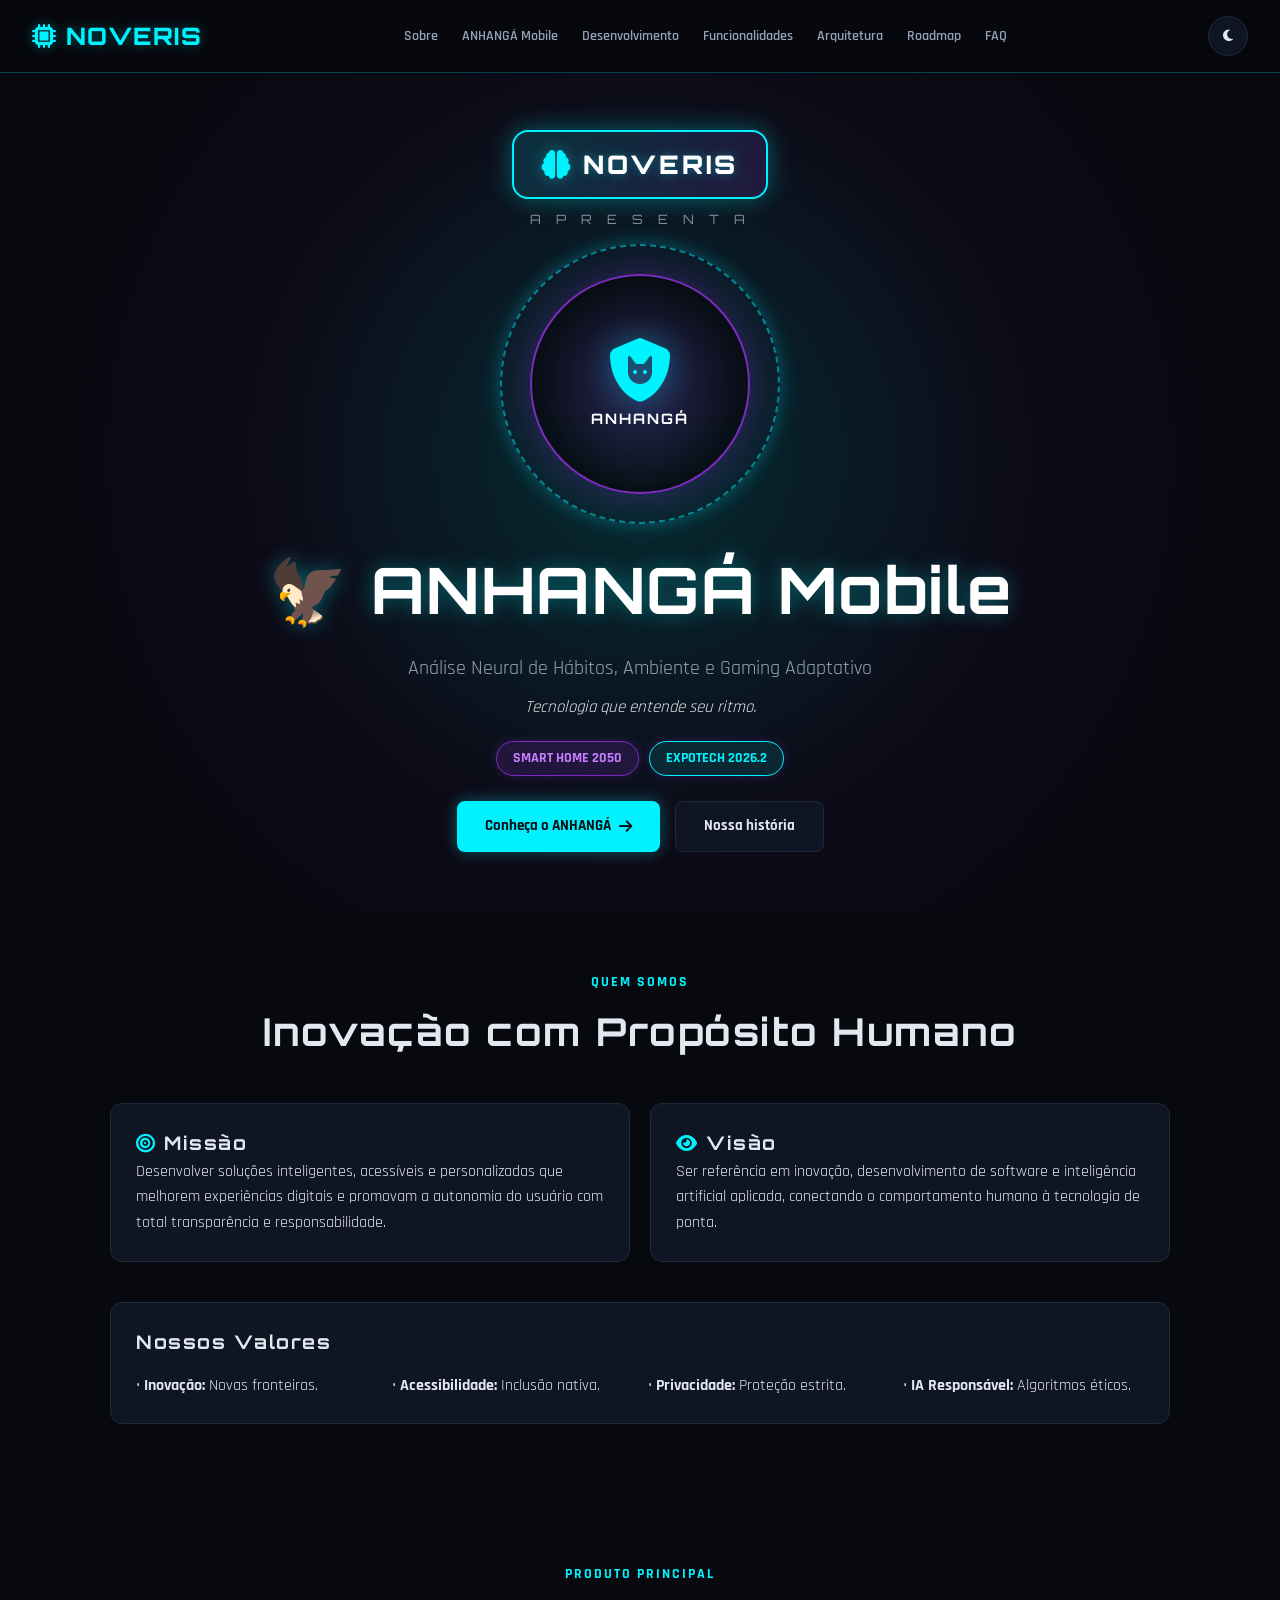
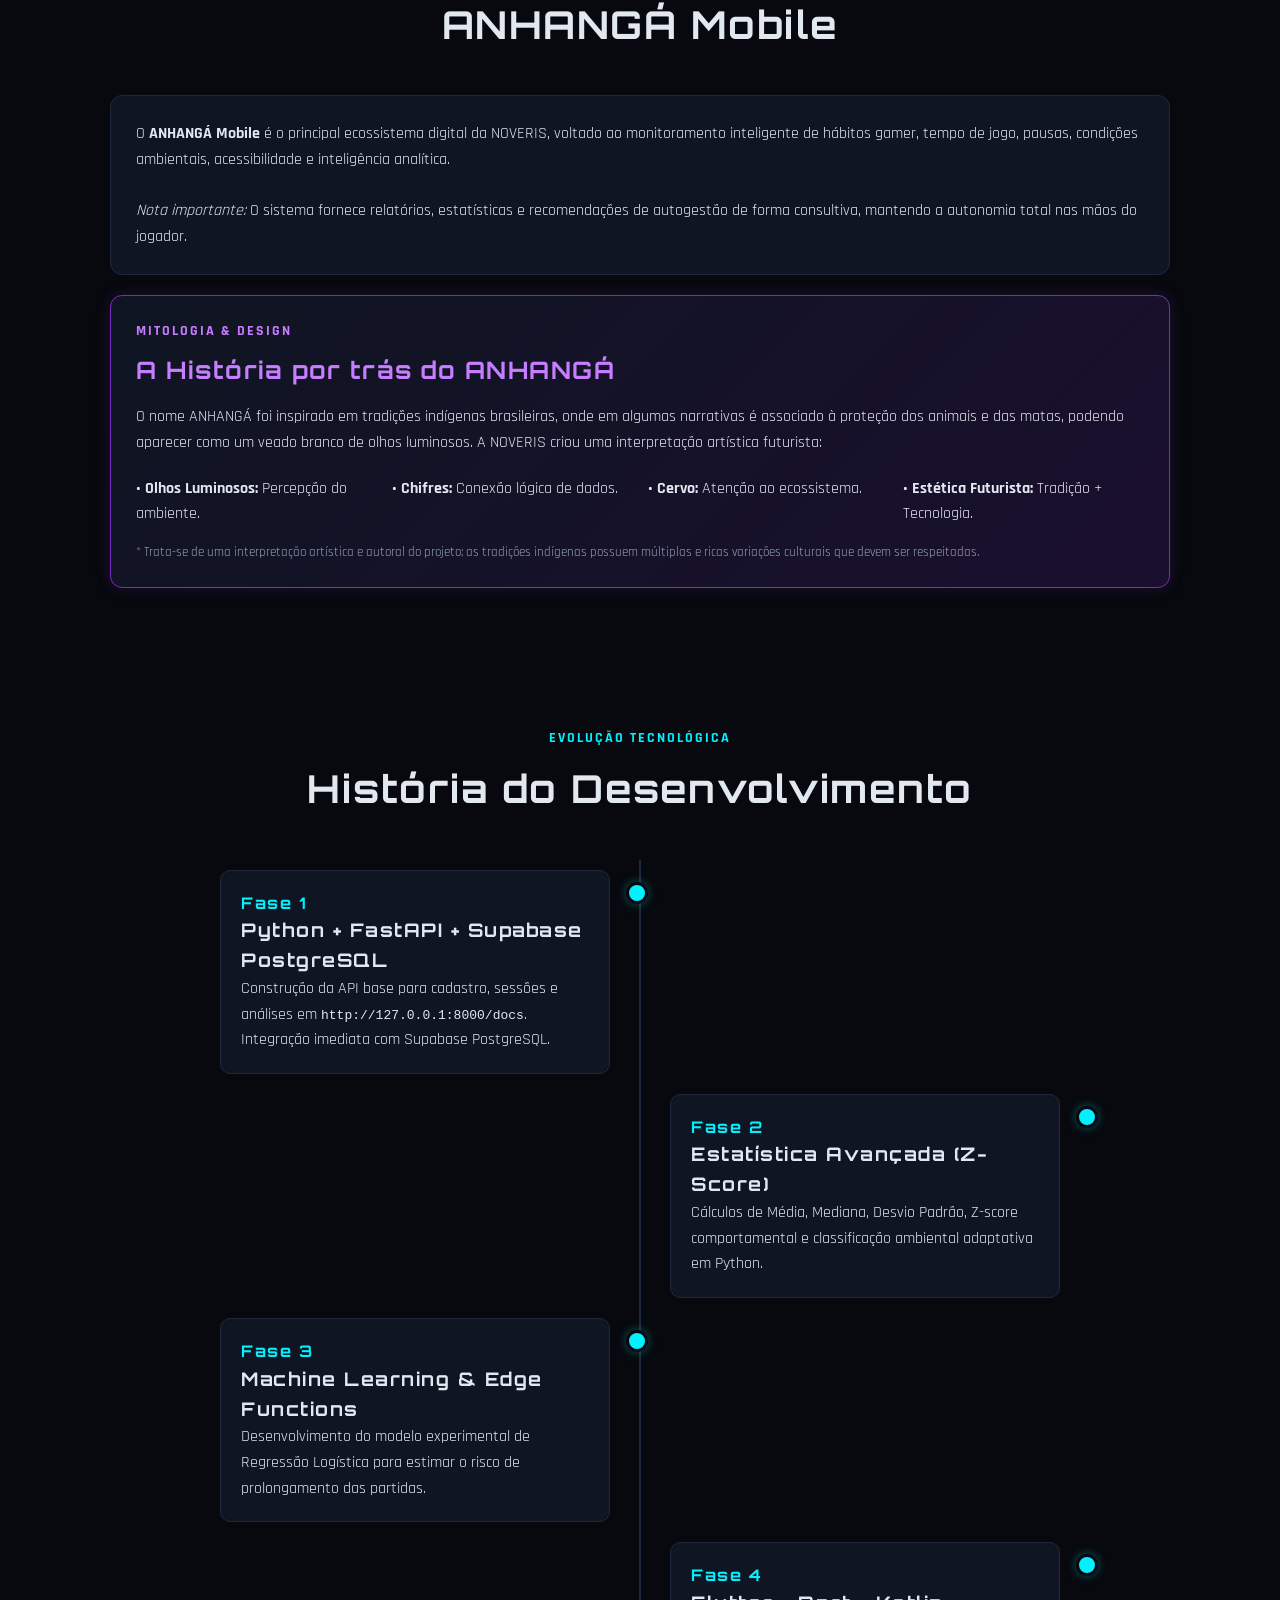
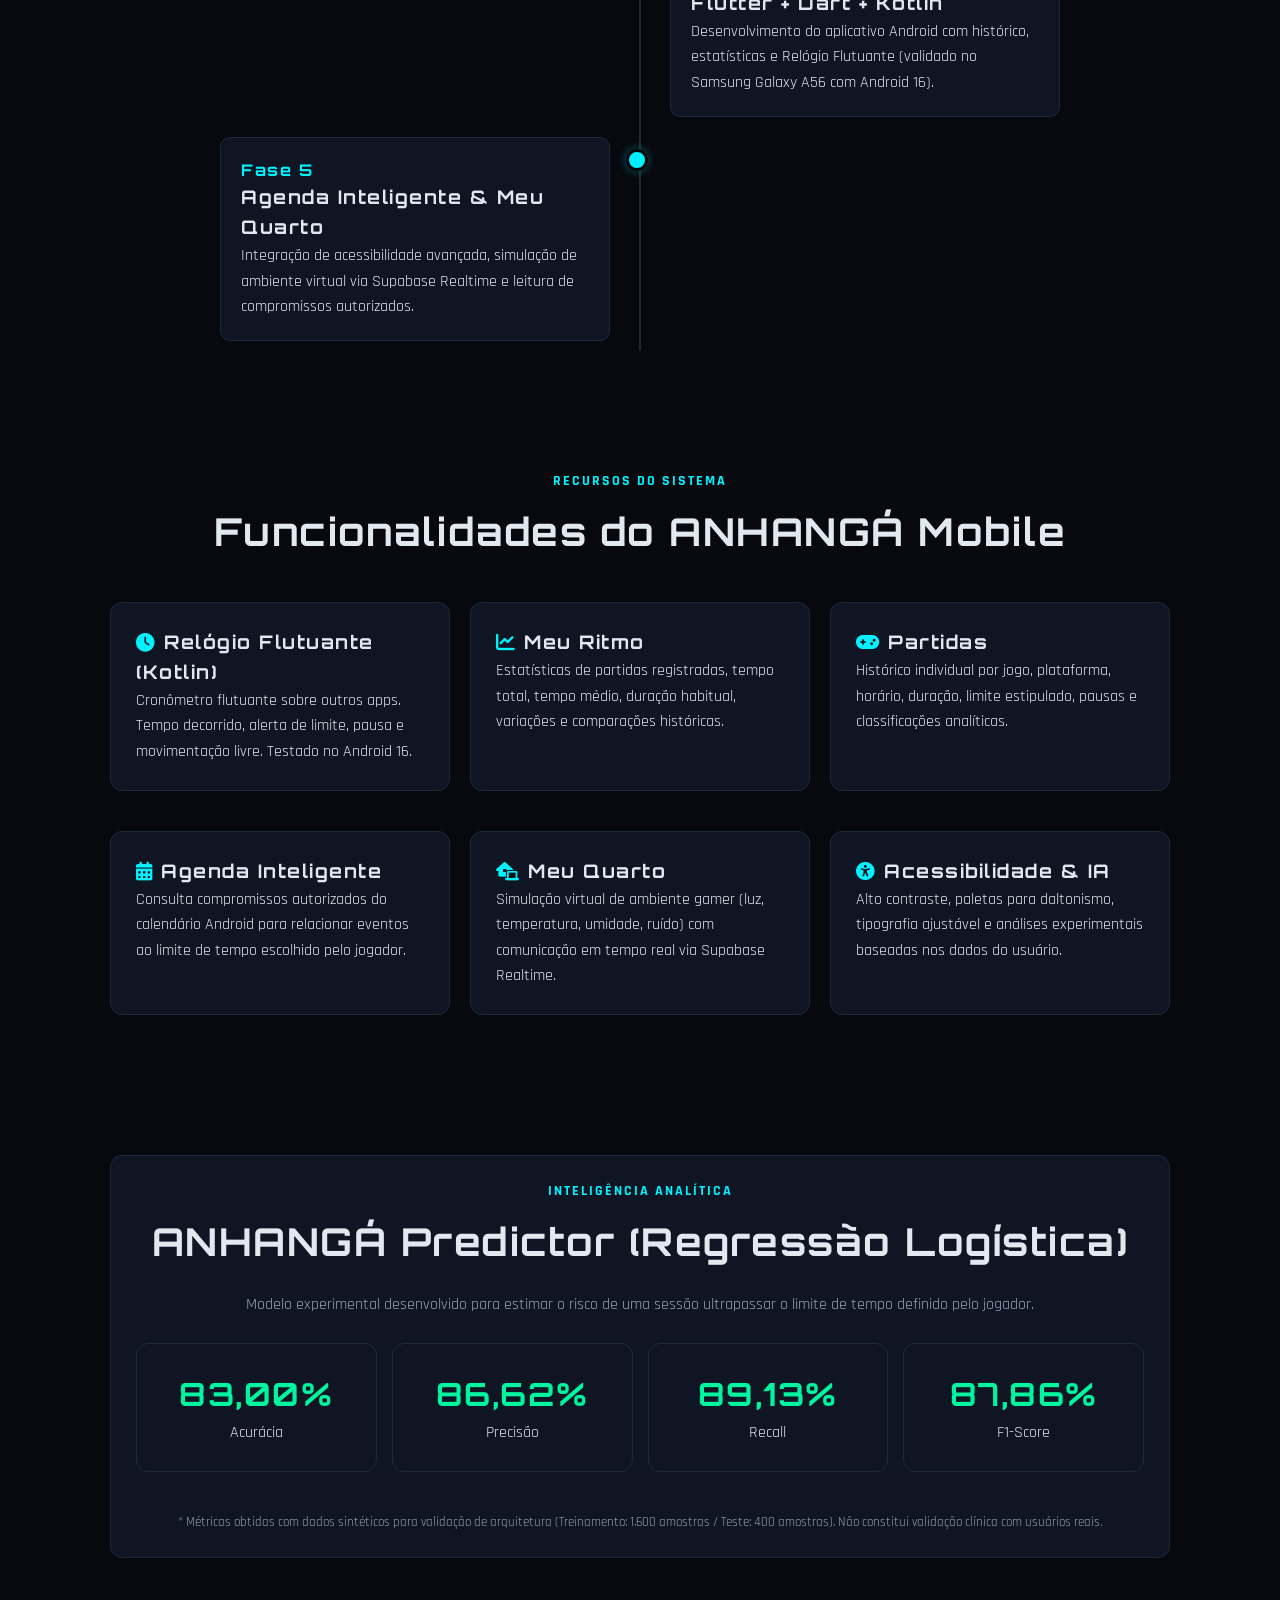
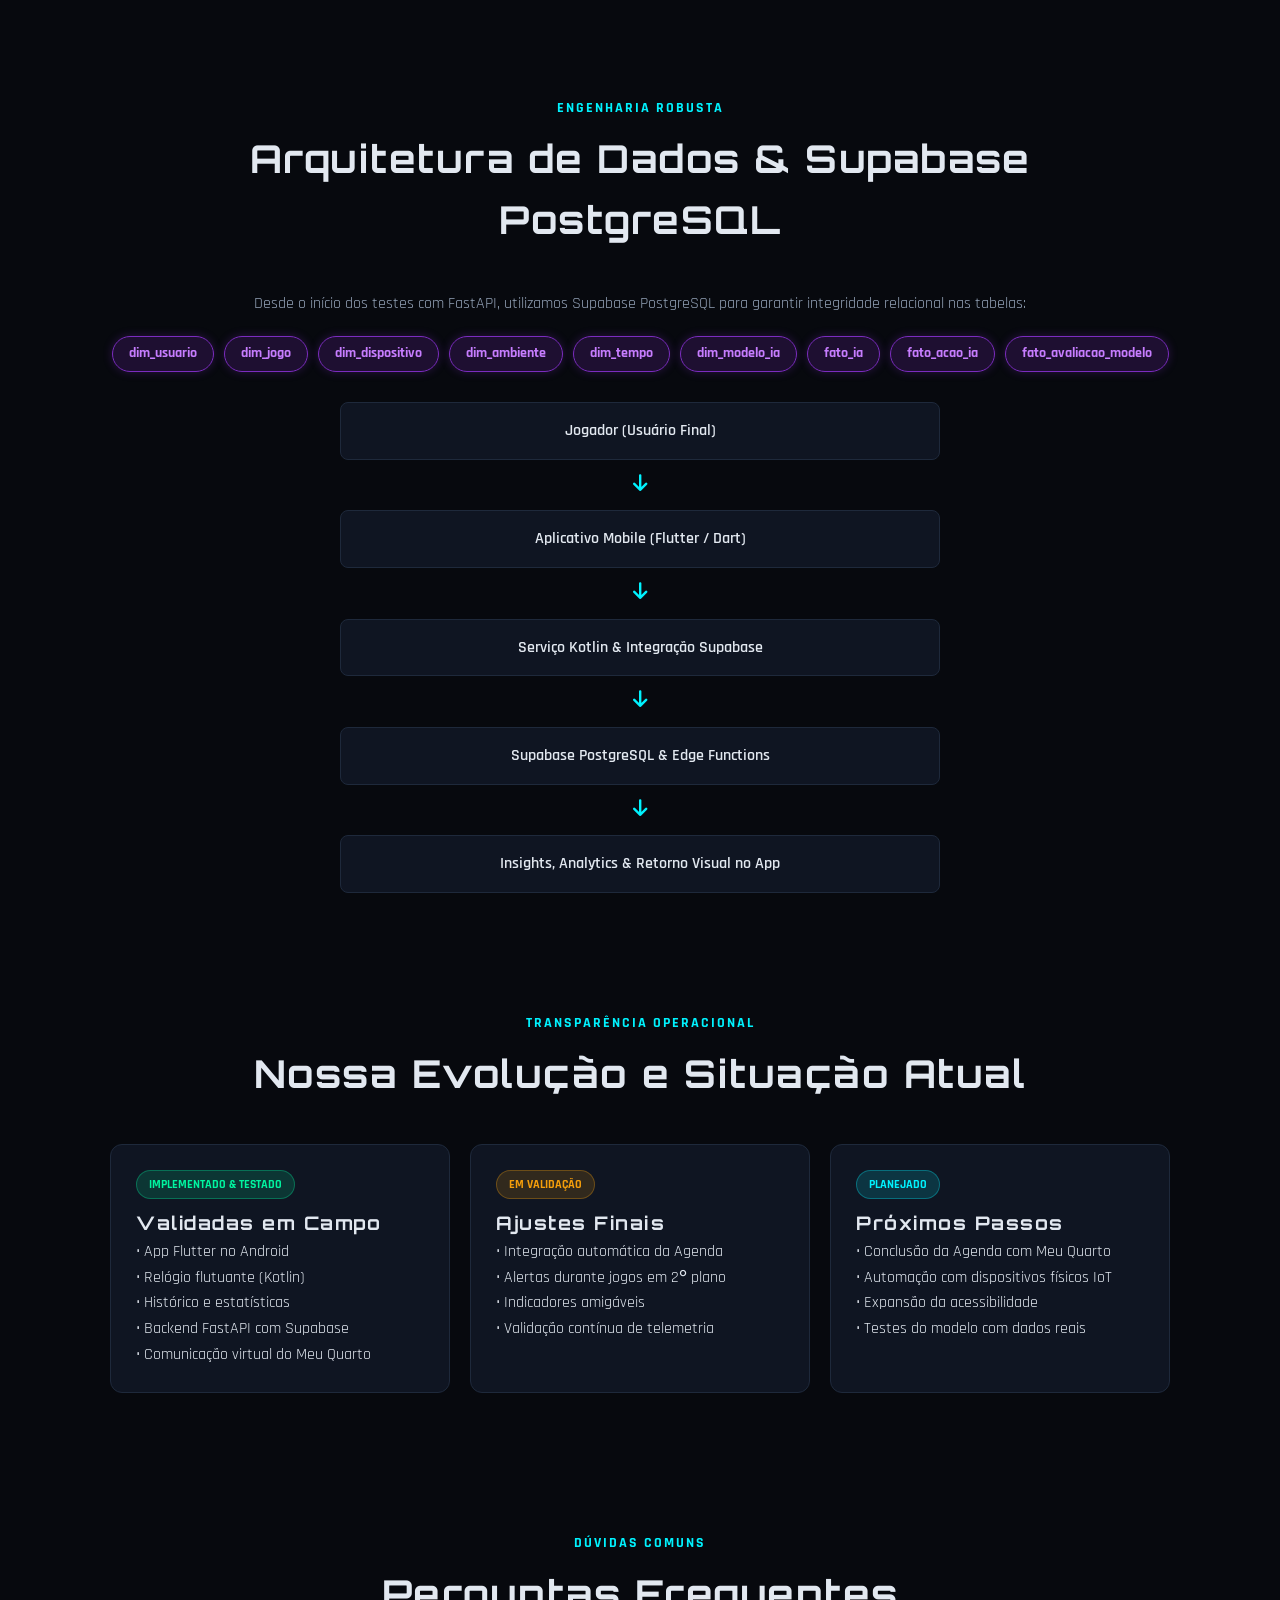
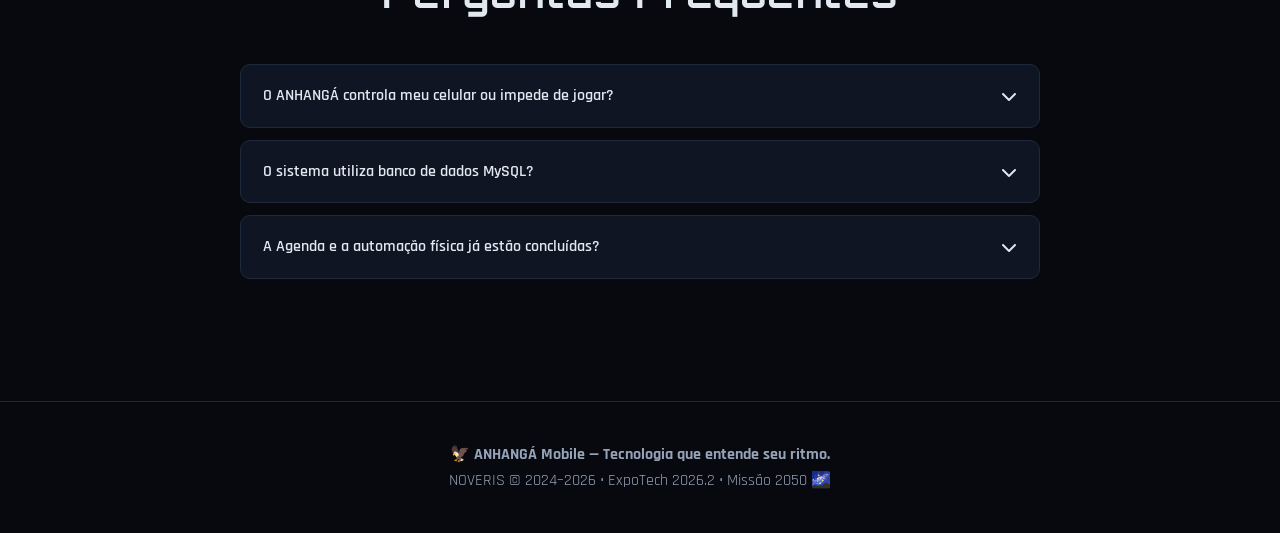
==== index.html @ 87beb95b "Update print statement from 'Hello' to 'Goodbye'" ====
<!DOCTYPE html>
<html lang="pt-BR" data-theme="dark">
<head>
  <meta charset="UTF-8">
  <meta name="viewport" content="width=device-width, initial-scale=1.0">
  <title>NOVERIS | ANHANGÁ Mobile — Smart Home 2050</title>
  
  <!-- Fontes do Google -->
  <link rel="preconnect" href="https://fonts.googleapis.com">
  <link rel="preconnect" href="https://fonts.gstatic.com" crossorigin>
  <link href="https://fonts.googleapis.com/css2?family=Orbitron:wght@500;700;900&family=Rajdhani:wght@400;600;700&family=Plus+Jakarta+Sans:wght@300;400;500;600;700&display=swap" rel="stylesheet">
  
  <!-- FontAwesome -->
  <link rel="stylesheet" href="https://cdnjs.cloudflare.com/ajax/libs/font-awesome/6.4.0/css/all.min.css">
  
  <style>
    /* ========================================================
       PALETA DE CORES CYBERPUNK 2050 & DESIGN NEON (NOVERIS)
       ======================================================== */
    :root {
      --fundo-principal: #07090e;
      --fundo-cards: #0f1522;
      --fundo-cards-hover: #172033;
      --borda-cards: #1e293b;
      
      --cor-texto: #e2e8f0;
      --cor-subtitulo: #94a3b8;
      
      --cor-destaque: #00f2fe;     /* Ciano Neon */
      --cor-secundaria: #7b2cbf;   /* Roxo Neon */
      --cor-verde: #00f5a0;        /* Verde Esmeralda */
      
      --glow-cyan: rgba(0, 242, 254, 0.35);
      --glow-purple: rgba(123, 44, 191, 0.4);
      --transition: all 0.35s cubic-bezier(0.4, 0, 0.2, 1);
    }

    [data-theme="light"] {
      --fundo-principal: #f4f6f9;
      --fundo-cards: #ffffff;
      --fundo-cards-hover: #f8fafc;
      --borda-cards: rgba(0, 0, 0, 0.08);
      --cor-texto: #0b0f19;
      --cor-subtitulo: #4b5563;
      --glow-cyan: rgba(0, 150, 200, 0.2);
      --glow-purple: rgba(124, 58, 237, 0.2);
    }

    * {
      margin: 0;
      padding: 0;
      box-sizing: border-box;
      scroll-behavior: smooth;
    }

    body {
      background-color: var(--fundo-principal);
      color: var(--cor-texto);
      font-family: 'Rajdhani', 'Plus Jakarta Sans', sans-serif;
      line-height: 1.6;
      overflow-x: hidden;
      transition: var(--transition);
    }

    h1, h2, h3, h4, .logo-text {
      font-family: 'Orbitron', sans-serif;
      letter-spacing: 1.5px;
    }

    /* HEADER & NAVBAR */
    header {
      position: fixed;
      top: 0;
      left: 0;
      width: 100%;
      background: rgba(7, 9, 14, 0.92);
      backdrop-filter: blur(14px);
      -webkit-backdrop-filter: blur(14px);
      border-bottom: 1px solid rgba(0, 242, 254, 0.25);
      z-index: 1000;
      transition: var(--transition);
    }

    .nav-container {
      max-width: 1280px;
      margin: 0 auto;
      padding: 1rem 2rem;
      display: flex;
      justify-content: space-between;
      align-items: center;
    }

    .logo-text {
      font-size: 1.5rem;
      font-weight: 800;
      color: var(--cor-destaque);
      text-shadow: 0 0 12px var(--glow-cyan);
      text-decoration: none;
      display: flex;
      align-items: center;
      gap: 8px;
    }

    .nav-links {
      display: flex;
      gap: 1.5rem;
      list-style: none;
      align-items: center;
    }

    .nav-links a {
      color: var(--cor-subtitulo);
      text-decoration: none;
      font-size: 0.9rem;
      font-weight: 600;
      transition: var(--transition);
    }

    .nav-links a:hover {
      color: var(--cor-destaque);
      text-shadow: 0 0 8px var(--glow-cyan);
    }

    .nav-actions {
      display: flex;
      gap: 1rem;
      align-items: center;
    }

    .theme-toggle, .menu-toggle {
      background: var(--fundo-cards);
      border: 1px solid var(--borda-cards);
      color: var(--cor-texto);
      width: 40px;
      height: 40px;
      border-radius: 50%;
      cursor: pointer;
      display: flex;
      align-items: center;
      justify-content: center;
      transition: var(--transition);
    }

    .theme-toggle:hover {
      border-color: var(--cor-destaque);
      color: var(--cor-destaque);
      box-shadow: 0 0 12px var(--glow-cyan);
    }

    .menu-toggle { display: none; }

    /* SEÇÃO HERO COM LOGOS EM CSS / ÍCONES NEON */
    .hero {
      min-height: 100vh;
      display: flex;
      align-items: center;
      justify-content: center;
      text-align: center;
      padding-top: 130px;
      padding-bottom: 60px;
      background: radial-gradient(circle at center, rgba(0, 242, 254, 0.15) 0%, rgba(123, 44, 191, 0.05) 50%, transparent 80%);
    }

    .hero-content {
      max-width: 950px;
      margin: 0 auto;
    }

    .noveris-presenta {
      display: flex;
      flex-direction: column;
      align-items: center;
      justify-content: center;
      margin-bottom: 25px;
    }

    /* LOGO DA EMPRESA EM ESTILO NEON CORPORATIVO */
    .company-logo-badge {
      display: inline-flex;
      align-items: center;
      gap: 12px;
      padding: 12px 28px;
      background: linear-gradient(135deg, rgba(0, 242, 254, 0.15), rgba(123, 44, 191, 0.2));
      border: 2px solid var(--cor-destaque);
      border-radius: 16px;
      box-shadow: 0 0 25px var(--glow-cyan);
      animation: pulseHolo 3s ease-in-out infinite alternate;
      transition: transform 0.4s ease;
    }

    .company-logo-badge:hover {
      transform: scale(1.05);
    }

    .company-logo-badge i {
      font-size: 1.8rem;
      color: var(--cor-destaque);
      filter: drop-shadow(0 0 8px var(--glow-cyan));
    }

    .company-logo-badge span {
      font-family: 'Orbitron', sans-serif;
      font-size: 1.6rem;
      font-weight: 900;
      letter-spacing: 3px;
      color: #ffffff;
      text-shadow: 0 0 10px var(--glow-cyan);
    }

    .presenta-text {
      font-family: 'Orbitron', sans-serif;
      font-size: 0.8rem;
      letter-spacing: 6px;
      color: var(--cor-subtitulo);
      margin-top: 10px;
      text-transform: uppercase;
      opacity: 0.85;
    }

    /* LOGO DO ANHANGÁ (CERVO FUTURISTA / ÍCONE NEON COM ANEL ORBITAL) */
    .hero-image-wrapper {
      position: relative;
      display: inline-flex;
      justify-content: center;
      align-items: center;
      perspective: 1000px;
      margin-bottom: 25px;
      padding: 20px;
    }

    .orbital-ring {
      position: absolute;
      width: 280px;
      height: 280px;
      border-radius: 50%;
      border: 2px dashed rgba(0, 242, 254, 0.5);
      box-shadow: 0 0 20px rgba(0, 242, 254, 0.3);
      animation: rotateRing 8s linear infinite;
      pointer-events: none;
    }

    .hero-logo-icon {
      width: 220px;
      height: 220px;
      background: radial-gradient(circle, rgba(123, 44, 191, 0.3) 0%, rgba(7, 9, 14, 0.8) 70%);
      border: 2px solid var(--cor-secundaria);
      border-radius: 50%;
      display: flex;
      flex-direction: column;
      align-items: center;
      justify-content: center;
      z-index: 2;
      box-shadow: 0 0 40px var(--glow-purple);
      animation: float3DMotion 4s ease-in-out infinite;
      transition: transform 0.4s ease;
    }

    .hero-logo-icon:hover {
      transform: scale(1.08) rotateY(15deg);
      box-shadow: 0 0 60px rgba(0, 242, 254, 0.7);
      border-color: var(--cor-destaque);
    }

    .hero-logo-icon i {
      font-size: 4rem;
      color: var(--cor-destaque);
      filter: drop-shadow(0 0 15px var(--glow-cyan));
      margin-bottom: 5px;
    }

    .hero-logo-icon span {
      font-family: 'Orbitron', sans-serif;
      font-size: 0.9rem;
      font-weight: 700;
      letter-spacing: 2px;
      color: #ffffff;
    }

    @keyframes float3DMotion {
      0% { transform: translateY(0px) rotateX(0deg) rotateY(0deg) scale(1); }
      25% { transform: translateY(-12px) rotateX(6deg) rotateY(-6deg) scale(1.02); }
      50% { transform: translateY(-18px) rotateX(0deg) rotateY(6deg) scale(1.04); }
      75% { transform: translateY(-8px) rotateX(-6deg) rotateY(0deg) scale(1.02); }
      100% { transform: translateY(0px) rotateX(0deg) rotateY(0deg) scale(1); }
    }

    @keyframes rotateRing {
      0% { transform: rotate(0deg) rotateX(60deg); }
      100% { transform: rotate(360deg) rotateX(60deg); }
    }

    @keyframes pulseHolo {
      0% { box-shadow: 0 0 15px rgba(0, 242, 254, 0.3); transform: scale(0.98); }
      100% { box-shadow: 0 0 35px rgba(0, 242, 254, 0.7); transform: scale(1.02); }
    }

    .hero h1 {
      font-size: clamp(2.5rem, 5vw, 4rem);
      color: #ffffff;
      margin-bottom: 10px;
      text-shadow: 0 0 20px var(--glow-cyan);
    }

    .subtitle {
      font-size: 1.25rem;
      color: var(--cor-subtitulo);
      margin-bottom: 10px;
    }

    .hero-tagline {
      font-size: 1.05rem;
      color: var(--cor-texto);
      margin-bottom: 20px;
      font-style: italic;
    }

    .badge-group {
      display: flex;
      gap: 10px;
      justify-content: center;
      margin-bottom: 25px;
    }

    .badge {
      padding: 6px 16px;
      background: rgba(123, 44, 191, 0.2);
      border: 1px solid var(--cor-secundaria);
      color: #c77dff;
      border-radius: 20px;
      font-size: 0.85rem;
      font-weight: bold;
      box-shadow: 0 0 10px rgba(123, 44, 191, 0.3);
    }

    .secondary-badge {
      background: rgba(0, 242, 254, 0.1);
      border-color: var(--cor-destaque);
      color: var(--cor-destaque);
    }

    .hero-buttons {
      display: flex;
      gap: 15px;
      justify-content: center;
      flex-wrap: wrap;
    }

    .btn {
      padding: 12px 28px;
      border-radius: 8px;
      text-decoration: none;
      font-weight: bold;
      transition: all 0.3s ease;
      display: inline-flex;
      align-items: center;
      gap: 8px;
      font-size: 0.95rem;
    }

    .btn.primary {
      background: var(--cor-destaque);
      color: #0b0e14;
      box-shadow: 0 0 15px var(--glow-cyan);
    }

    .btn.primary:hover {
      box-shadow: 0 0 30px rgba(0, 242, 254, 0.9);
      transform: translateY(-3px) scale(1.02);
    }

    .btn.secondary {
      border: 1px solid var(--borda-cards);
      color: var(--cor-texto);
      background: var(--fundo-cards);
    }

    .btn.secondary:hover {
      border-color: var(--cor-destaque);
      color: var(--cor-destaque);
      box-shadow: 0 0 15px var(--glow-cyan);
      transform: translateY(-3px);
    }

    /* CONTAINERS & CARDS */
    .container {
      padding: 60px 20px;
      max-width: 1100px;
      margin: 0 auto;
    }

    .section-header {
      text-align: center;
      margin-bottom: 40px;
    }

    .section-header span {
      color: var(--cor-destaque);
      font-weight: 700;
      text-transform: uppercase;
      letter-spacing: 2px;
      font-size: 0.85rem;
      display: block;
      margin-bottom: 8px;
    }

    .section-header h2 {
      font-size: clamp(1.8rem, 3vw, 2.6rem);
    }

    .grid-2 { display: grid; grid-template-columns: repeat(auto-fit, minmax(300px, 1fr)); gap: 20px; }
    .grid-3 { display: grid; grid-template-columns: repeat(auto-fit, minmax(280px, 1fr)); gap: 20px; }
    .grid-4 { display: grid; grid-template-columns: repeat(auto-fit, minmax(220px, 1fr)); gap: 15px; }

    .card {
      background: var(--fundo-cards);
      padding: 25px;
      border-radius: 12px;
      border: 1px solid var(--borda-cards);
      margin-bottom: 20px;
      transition: all 0.4s ease;
      position: relative;
      overflow: hidden;
    }

    .futuristic-card:hover {
      transform: translateY(-5px);
      border-color: var(--cor-destaque);
      box-shadow: 0 0 25px rgba(0, 242, 254, 0.2);
    }

    .futuristic-card::before {
      content: '';
      position: absolute;
      top: 0;
      left: -100%;
      width: 100%;
      height: 2px;
      background: linear-gradient(90deg, transparent, var(--cor-destaque), transparent);
      transition: 0.5s;
    }

    .futuristic-card:hover::before { left: 100%; }

    .curiosidade-card {
      background: linear-gradient(135deg, #0f1522 0%, #1a0f2e 100%);
      border: 1px solid var(--cor-secundaria);
      box-shadow: 0 0 15px rgba(123, 44, 191, 0.2);
    }

    .curiosidade-card:hover {
      border-color: #c77dff;
      box-shadow: 0 0 30px rgba(123, 44, 191, 0.4);
    }

    /* TIMELINE */
    .timeline {
      position: relative;
      max-width: 900px;
      margin: 0 auto;
    }

    .timeline::after {
      content: '';
      position: absolute;
      width: 2px;
      background: var(--borda-cards);
      top: 0;
      bottom: 0;
      left: 50%;
      margin-left: -1px;
    }

    @media(max-width: 768px) { .timeline::after { left: 20px; } }

    .timeline-item {
      padding: 10px 30px;
      position: relative;
      width: 50%;
    }

    @media(max-width: 768px) { .timeline-item { width: 100%; padding-left: 50px; padding-right: 15px; } }

    .timeline-item::after {
      content: '';
      position: absolute;
      width: 16px;
      height: 16px;
      right: -8px;
      background: var(--cor-destaque);
      border: 3px solid var(--fundo-principal);
      top: 22px;
      border-radius: 50%;
      z-index: 1;
      box-shadow: 0 0 10px var(--glow-cyan);
    }

    @media(max-width: 768px) { .timeline-item::after { left: 12px; } }

    .left { left: 0; }
    .right { left: 50%; }
    @media(max-width: 768px) { .right { left: 0; } }

    .timeline-content {
      padding: 20px;
      background: var(--fundo-cards);
      border: 1px solid var(--borda-cards);
      border-radius: 10px;
    }

    /* ARQUITETURA & FLOW */
    .architecture-flow {
      display: flex;
      flex-direction: column;
      align-items: center;
      gap: 10px;
      max-width: 600px;
      margin: 30px auto 0;
      text-align: center;
    }

    .arch-node {
      background: var(--fundo-cards);
      border: 1px solid var(--borda-cards);
      padding: 15px 25px;
      border-radius: 8px;
      width: 100%;
      font-weight: 600;
      color: var(--cor-texto);
    }

    .arch-arrow {
      color: var(--cor-destaque);
      font-size: 1.2rem;
    }

    /* FAQ ACCORDION */
    .faq-container { max-width: 800px; margin: 0 auto; }
    .faq-item {
      background: var(--fundo-cards);
      border: 1px solid var(--borda-cards);
      border-radius: 10px;
      margin-bottom: 12px;
      overflow: hidden;
    }
    .faq-question {
      padding: 18px 22px;
      display: flex;
      justify-content: space-between;
      align-items: center;
      cursor: pointer;
      font-weight: 600;
    }
    .faq-answer {
      padding: 0 22px 18px;
      color: var(--cor-subtitulo);
      display: none;
    }
    .faq-item.active .faq-answer { display: block; }
    .faq-item.active .faq-question i { transform: rotate(180deg); color: var(--cor-destaque); }

    /* BADGES STATUS */
    .status-badge {
      display: inline-block;
      padding: 4px 12px;
      border-radius: 20px;
      font-size: 0.75rem;
      font-weight: 700;
      text-transform: uppercase;
      margin-bottom: 10px;
    }
    .status-tested { background: rgba(0, 245, 160, 0.15); color: var(--cor-verde); border: 1px solid rgba(0,245,160,0.3); }
    .status-validating { background: rgba(245, 158, 11, 0.15); color: #f59e0b; border: 1px solid rgba(245,158,11,0.3); }
    .status-planned { background: rgba(0, 242, 254, 0.15); color: var(--cor-destaque); border: 1px solid rgba(0,242,254,0.3); }

    /* FOOTER & BACK TO TOP */
    footer {
      text-align: center;
      padding: 40px 20px;
      border-top: 1px solid var(--borda-cards);
      color: var(--cor-subtitulo);
      margin-top: 50px;
    }

    .back-to-top {
      position: fixed;
      bottom: 2rem;
      right: 2rem;
      background: var(--cor-destaque);
      color: #07090e;
      width: 45px;
      height: 45px;
      border-radius: 50%;
      display: flex;
      align-items: center;
      justify-content: center;
      cursor: pointer;
      opacity: 0;
      visibility: hidden;
      transition: var(--transition);
      z-index: 999;
      box-shadow: 0 0 15px var(--glow-cyan);
    }
    .back-to-top.visible { opacity: 1; visibility: visible; }

    @media(max-width: 768px) {
      .nav-links {
        display: none;
        flex-direction: column;
        position: absolute;
        top: 100%;
        left: 0;
        width: 100%;
        background: var(--fundo-principal);
        padding: 2rem;
        border-bottom: 1px solid var(--borda-cards);
      }
      .nav-links.active { display: flex; }
      .menu-toggle { display: flex; }
    }
  </style>
</head>
<body>

  <!-- CABEÇALHO / NAVEGAÇÃO -->
  <header>
    <div class="nav-container">
      <a href="#" class="logo-text"><i class="fa-solid fa-microchip"></i> NOVERIS</a>
      <ul class="nav-links" id="navLinks">
        <li><a href="#sobre">Sobre</a></li>
        <li><a href="#anhanga">ANHANGÁ Mobile</a></li>
        <li><a href="#historia">Desenvolvimento</a></li>
        <li><a href="#funcionalidades">Funcionalidades</a></li>
        <li><a href="#arquitetura">Arquitetura</a></li>
        <li><a href="#roadmap">Roadmap</a></li>
        <li><a href="#faq">FAQ</a></li>
      </ul>
      <div class="nav-actions">
        <button class="theme-toggle" id="themeToggle" aria-label="Alternar Tema">
          <i class="fa-solid fa-moon" id="themeIcon"></i>
        </button>
        <button class="menu-toggle" id="menuToggle" aria-label="Menu Mobile">
          <i class="fa-solid fa-bars"></i>
        </button>
      </div>
    </div>
  </header>

  <!-- SEÇÃO PRINCIPAL (HERO) COM AS LOGOS DA EMPRESA E DA IA -->
  <section class="hero">
    <div class="hero-content">
      
      <!-- LOGO 1: NOVERIS (EMPRESA) -->
      <div class="noveris-presenta">
        <div class="company-logo-badge">
          <i class="fa-solid fa-brain"></i>
          <span>NOVERIS</span>
        </div>
        <p class="presenta-text">A P R E S E N T A</p>
      </div>

      <!-- LOGO 2: ANHANGÁ (IA / CERVO FUTURISTA) -->
      <div class="hero-image-wrapper">
        <div class="orbital-ring"></div>
        <div class="hero-logo-icon">
          <i class="fa-solid fa-shield-cat"></i>
          <span>ANHANGÁ</span>
        </div>
      </div>

      <h1>🦅 ANHANGÁ Mobile</h1>
      <p class="subtitle">Análise Neural de Hábitos, Ambiente e Gaming Adaptativo</p>
      <p class="hero-tagline">Tecnologia que entende seu ritmo.</p>
      
      <div class="badge-group">
        <span class="badge">SMART HOME 2050</span>
        <span class="badge secondary-badge">EXPOTECH 2026.2</span>
      </div>
      
      <div class="hero-buttons">
        <a href="#anhanga" class="btn primary">Conheça o ANHANGÁ <i class="fa-solid fa-arrow-right"></i></a>
        <a href="#sobre" class="btn secondary">Nossa história</a>
      </div>
    </div>
  </section>

  <!-- SEÇÃO 1: SOBRE A NOVERIS -->
  <section id="sobre" class="container">
    <div class="section-header">
      <span>Quem Somos</span>
      <h2>Inovação com Propósito Humano</h2>
    </div>
    
    <div class="grid-2">
      <div class="card futuristic-card">
        <h3><i class="fa-solid fa-bullseye" style="color:var(--cor-destaque);"></i> Missão</h3>
        <p>Desenvolver soluções inteligentes, acessíveis e personalizadas que melhorem experiências digitais e promovam a autonomia do usuário com total transparência e responsabilidade.</p>
      </div>
      <div class="card futuristic-card">
        <h3><i class="fa-solid fa-eye" style="color:var(--cor-destaque);"></i> Visão</h3>
        <p>Ser referência em inovação, desenvolvimento de software e inteligência artificial aplicada, conectando o comportamento humano à tecnologia de ponta.</p>
      </div>
    </div>

    <div class="card futuristic-card" style="margin-top:20px;">
      <h3>Nossos Valores</h3>
      <div class="grid-4" style="margin-top:15px;">
        <div>• <strong>Inovação:</strong> Novas fronteiras.</div>
        <div>• <strong>Acessibilidade:</strong> Inclusão nativa.</div>
        <div>• <strong>Privacidade:</strong> Proteção estrita.</div>
        <div>• <strong>IA Responsável:</strong> Algoritmos éticos.</div>
      </div>
    </div>
  </section>

  <!-- SEÇÃO 2: PRODUTO ANHANGÁ MOBILE & ORIGEM -->
  <section id="anhanga" class="container">
    <div class="section-header">
      <span>Produto Principal</span>
      <h2>ANHANGÁ Mobile</h2>
    </div>

    <div class="card futuristic-card">
      <p>
        O <strong>ANHANGÁ Mobile</strong> é o principal ecossistema digital da NOVERIS, voltado ao monitoramento inteligente de hábitos gamer, tempo de jogo, pausas, condições ambientais, acessibilidade e inteligência analítica.
      </p>
      <br>
      <p>
        <em>Nota importante:</em> O sistema fornece relatórios, estatísticas e recomendações de autogestão de forma consultiva, mantendo a autonomia total nas mãos do jogador.
      </p>
    </div>

    <!-- ORIGEM E CURIOSIDADES -->
    <div class="card curiosidade-card futuristic-card">
      <div class="section-header" style="text-align:left; margin-bottom:15px;">
        <span style="color:#c77dff;">Mitologia & Design</span>
        <h2 style="font-size:1.5rem; color:#c77dff;">A História por trás do ANHANGÁ</h2>
      </div>
      <p>
        O nome ANHANGÁ foi inspirado em tradições indígenas brasileiras, onde em algumas narrativas é associado à proteção dos animais e das matas, podendo aparecer como um veado branco de olhos luminosos. A NOVERIS criou uma interpretação artística futurista:
      </p>
      <div class="grid-4" style="margin-top:20px;">
        <div><strong>• Olhos Luminosos:</strong> Percepção do ambiente.</div>
        <div><strong>• Chifres:</strong> Conexão lógica de dados.</div>
        <div><strong>• Cervo:</strong> Atenção ao ecossistema.</div>
        <div><strong>• Estética Futurista:</strong> Tradição + Tecnologia.</div>
      </div>
      <p style="font-size:0.8rem; color:var(--cor-subtitulo); margin-top:15px;">
        * Trata-se de uma interpretação artística e autoral do projeto; as tradições indígenas possuem múltiplas e ricas variações culturais que devem ser respeitadas.
      </p>
    </div>
  </section>

  <!-- SEÇÃO 3: HISTÓRIA DO DESENVOLVIMENTO (TIMELINE) -->
  <section id="historia" class="container">
    <div class="section-header">
      <span>Evolução Tecnológica</span>
      <h2>História do Desenvolvimento</h2>
    </div>

    <div class="timeline">
      <div class="timeline-item left">
        <div class="timeline-content">
          <h4 style="color:var(--cor-destaque);">Fase 1</h4>
          <h3>Python + FastAPI + Supabase PostgreSQL</h3>
          <p>Construção da API base para cadastro, sessões e análises em <code>http://127.0.0.1:8000/docs</code>. Integração imediata com Supabase PostgreSQL.</p>
        </div>
      </div>
      <div class="timeline-item right">
        <div class="timeline-content">
          <h4 style="color:var(--cor-destaque);">Fase 2</h4>
          <h3>Estatística Avançada (Z-Score)</h3>
          <p>Cálculos de Média, Mediana, Desvio Padrão, Z-score comportamental e classificação ambiental adaptativa em Python.</p>
        </div>
      </div>
      <div class="timeline-item left">
        <div class="timeline-content">
          <h4 style="color:var(--cor-destaque);">Fase 3</h4>
          <h3>Machine Learning & Edge Functions</h3>
          <p>Desenvolvimento do modelo experimental de Regressão Logística para estimar o risco de prolongamento das partidas.</p>
        </div>
      </div>
      <div class="timeline-item right">
        <div class="timeline-content">
          <h4 style="color:var(--cor-destaque);">Fase 4</h4>
          <h3>Flutter + Dart + Kotlin</h3>
          <p>Desenvolvimento do aplicativo Android com histórico, estatísticas e Relógio Flutuante (validado no Samsung Galaxy A56 com Android 16).</p>
        </div>
      </div>
      <div class="timeline-item left">
        <div class="timeline-content">
          <h4 style="color:var(--cor-destaque);">Fase 5</h4>
          <h3>Agenda Inteligente & Meu Quarto</h3>
          <p>Integração de acessibilidade avançada, simulação de ambiente virtual via Supabase Realtime e leitura de compromissos autorizados.</p>
        </div>
      </div>
    </div>
  </section>

  <!-- SEÇÃO 4: FUNCIONALIDADES DO APLICATIVO -->
  <section id="funcionalidades" class="container">
    <div class="section-header">
      <span>Recursos do Sistema</span>
      <h2>Funcionalidades do ANHANGÁ Mobile</h2>
    </div>

    <div class="grid-3">
      <div class="card futuristic-card">
        <h3><i class="fa-solid fa-clock" style="color:var(--cor-destaque);"></i> Relógio Flutuante (Kotlin)</h3>
        <p>Cronômetro flutuante sobre outros apps. Tempo decorrido, alerta de limite, pausa e movimentação livre. Testado no Android 16.</p>
      </div>
      <div class="card futuristic-card">
        <h3><i class="fa-solid fa-chart-line" style="color:var(--cor-destaque);"></i> Meu Ritmo</h3>
        <p>Estatísticas de partidas registradas, tempo total, tempo médio, duração habitual, variações e comparações históricas.</p>
      </div>
      <div class="card futuristic-card">
        <h3><i class="fa-solid fa-gamepad" style="color:var(--cor-destaque);"></i> Partidas</h3>
        <p>Histórico individual por jogo, plataforma, horário, duração, limite estipulado, pausas e classificações analíticas.</p>
      </div>
      <div class="card futuristic-card">
        <h3><i class="fa-solid fa-calendar-days" style="color:var(--cor-destaque);"></i> Agenda Inteligente</h3>
        <p>Consulta compromissos autorizados do calendário Android para relacionar eventos ao limite de tempo escolhido pelo jogador.</p>
      </div>
      <div class="card futuristic-card">
        <h3><i class="fa-solid fa-house-laptop" style="color:var(--cor-destaque);"></i> Meu Quarto</h3>
        <p>Simulação virtual de ambiente gamer (luz, temperatura, umidade, ruído) com comunicação em tempo real via Supabase Realtime.</p>
      </div>
      <div class="card futuristic-card">
        <h3><i class="fa-solid fa-universal-access" style="color:var(--cor-destaque);"></i> Acessibilidade & IA</h3>
        <p>Alto contraste, paletas para daltonismo, tipografia ajustável e análises experimentais baseadas nos dados do usuário.</p>
      </div>
    </div>
  </section>

  <!-- SEÇÃO 5: MACHINE LEARNING & METRICAS -->
  <section class="container">
    <div class="card futuristic-card">
      <div class="section-header" style="margin-bottom:20px;">
        <span>Inteligência Analítica</span>
        <h2>ANHANGÁ Predictor (Regressão Logística)</h2>
      </div>
      <p style="text-align:center; color:var(--cor-subtitulo); margin-bottom:25px;">
        Modelo experimental desenvolvido para estimar o risco de uma sessão ultrapassar o limite de tempo definido pelo jogador.
      </p>
      
      <div class="grid-4" style="text-align:center;">
        <div class="card">
          <h3 style="font-size:2rem; color:var(--cor-verde);">83,00%</h3>
          <p>Acurácia</p>
        </div>
        <div class="card">
          <h3 style="font-size:2rem; color:var(--cor-verde);">86,62%</h3>
          <p>Precisão</p>
        </div>
        <div class="card">
          <h3 style="font-size:2rem; color:var(--cor-verde);">89,13%</h3>
          <p>Recall</p>
        </div>
        <div class="card">
          <h3 style="font-size:2rem; color:var(--cor-verde);">87,86%</h3>
          <p>F1-Score</p>
        </div>
      </div>
      <p style="text-align:center; font-size:0.8rem; color:var(--cor-subtitulo); margin-top:20px;">
        * Métricas obtidas com dados sintéticos para validação de arquitetura (Treinamento: 1.600 amostras / Teste: 400 amostras). Não constitui validação clínica com usuários reais.
      </p>
    </div>
  </section>

  <!-- SEÇÃO 6: ARQUITETURA DE DADOS (SUPABASE POSTGRESQL) -->
  <section id="arquitetura" class="container">
    <div class="section-header">
      <span>Engenharia Robusta</span>
      <h2>Arquitetura de Dados & Supabase PostgreSQL</h2>
    </div>
    
    <p style="text-align:center; color:var(--cor-subtitulo); margin-bottom:20px;">
      Desde o início dos testes com FastAPI, utilizamos Supabase PostgreSQL para garantir integridade relacional nas tabelas:
    </p>

    <div style="display:flex; flex-wrap:wrap; justify-content:center; gap:10px; margin-bottom:30px;">
      <span class="badge">dim_usuario</span>
      <span class="badge">dim_jogo</span>
      <span class="badge">dim_dispositivo</span>
      <span class="badge">dim_ambiente</span>
      <span class="badge">dim_tempo</span>
      <span class="badge">dim_modelo_ia</span>
      <span class="badge">fato_ia</span>
      <span class="badge">fato_acao_ia</span>
      <span class="badge">fato_avaliacao_modelo</span>
    </div>

    <div class="architecture-flow">
      <div class="arch-node">Jogador (Usuário Final)</div>
      <div class="arch-arrow"><i class="fa-solid fa-arrow-down"></i></div>
      <div class="arch-node">Aplicativo Mobile (Flutter / Dart)</div>
      <div class="arch-arrow"><i class="fa-solid fa-arrow-down"></i></div>
      <div class="arch-node">Serviço Kotlin & Integração Supabase</div>
      <div class="arch-arrow"><i class="fa-solid fa-arrow-down"></i></div>
      <div class="arch-node">Supabase PostgreSQL & Edge Functions</div>
      <div class="arch-arrow"><i class="fa-solid fa-arrow-down"></i></div>
      <div class="arch-node">Insights, Analytics & Retorno Visual no App</div>
    </div>
  </section>

  <!-- SEÇÃO 7: SITUAÇÃO DO PROJETO / ROADMAP -->
  <section id="roadmap" class="container">
    <div class="section-header">
      <span>Transparência Operacional</span>
      <h2>Nossa Evolução e Situação Atual</h2>
    </div>

    <div class="grid-3">
      <div class="card futuristic-card">
        <span class="status-badge status-tested">Implementado & Testado</span>
        <h3>Validadas em Campo</h3>
        <p>• App Flutter no Android<br>• Relógio flutuante (Kotlin)<br>• Histórico e estatísticas<br>• Backend FastAPI com Supabase<br>• Comunicação virtual do Meu Quarto</p>
      </div>
      <div class="card futuristic-card">
        <span class="status-badge status-validating">Em Validação</span>
        <h3>Ajustes Finais</h3>
        <p>• Integração automática da Agenda<br>• Alertas durante jogos em 2º plano<br>• Indicadores amigáveis<br>• Validação contínua de telemetria</p>
      </div>
      <div class="card futuristic-card">
        <span class="status-badge status-planned">Planejado</span>
        <h3>Próximos Passos</h3>
        <p>• Conclusão da Agenda com Meu Quarto<br>• Automação com dispositivos físicos IoT<br>• Expansão da acessibilidade<br>• Testes do modelo com dados reais</p>
      </div>
    </div>
  </section>

  <!-- SEÇÃO 8: FAQ -->
  <section id="faq" class="container">
    <div class="section-header">
      <span>Dúvidas Comuns</span>
      <h2>Perguntas Frequentes</h2>
    </div>

    <div class="faq-container">
      <div class="faq-item">
        <div class="faq-question">
          <span>O ANHANGÁ controla meu celular ou impede de jogar?</span>
          <i class="fa-solid fa-chevron-down"></i>
        </div>
        <div class="faq-answer">
          Não. O ANHANGÁ fornece informações, estatísticas e recomendações inteligentes. Ele atua como assistente de autogestão, mantendo a autonomia total nas mãos do jogador.
        </div>
      </div>
      <div class="faq-item">
        <div class="faq-question">
          <span>O sistema utiliza banco de dados MySQL?</span>
          <i class="fa-solid fa-chevron-down"></i>
        </div>
        <div class="faq-answer">
          Não. Desde o início dos testes com FastAPI, utilizamos exclusivamente o Supabase PostgreSQL.
        </div>
      </div>
      <div class="faq-item">
        <div class="faq-question">
          <span>A Agenda e a automação física já estão concluídas?</span>
          <i class="fa-solid fa-chevron-down"></i>
        </div>
        <div class="faq-answer">
          A leitura de compromissos e a simulação virtual já estão implementadas. A automação com dispositivos físicos reais está planejada para etapas futuras.
        </div>
      </div>
    </div>
  </section>

  <!-- RODAPÉ -->
  <footer>
    <p><strong>🦅 ANHANGÁ Mobile — Tecnologia que entende seu ritmo.</strong></p>
    <p>NOVERIS © 2024–2026 • ExpoTech 2026.2 • Missão 2050 🌌</p>
  </footer>

  <!-- BOTÃO VOLTAR AO TOPO -->
  <div class="back-to-top" id="backToTop" aria-label="Voltar ao topo">
    <i class="fa-solid fa-arrow-up"></i>
  </div>

  <!-- JAVASCRIPT INTERATIVO -->
  <script>
    // Alternância de Tema (Claro / Escuro)
    const themeToggle = document.getElementById('themeToggle');
    const themeIcon = document.getElementById('themeIcon');
    const htmlElement = document.documentElement;

    const savedTheme = localStorage.getItem('noveris_theme') || 'dark';
    htmlElement.setAttribute('data-theme', savedTheme);
    updateThemeIcon(savedTheme);

    themeToggle.addEventListener('click', () => {
      const currentTheme = htmlElement.getAttribute('data-theme');
      const newTheme = currentTheme === 'dark' ? 'light' : 'dark';
      htmlElement.setAttribute('data-theme', newTheme);
      localStorage.setItem('noveris_theme', newTheme);
      updateThemeIcon(newTheme);
    });

    function updateThemeIcon(theme) {
      themeIcon.className = theme === 'light' ? 'fa-solid fa-sun' : 'fa-solid fa-moon';
    }

    // Menu Mobile
    const menuToggle = document.getElementById('menuToggle');
    const navLinks = document.getElementById('navLinks');
    menuToggle.addEventListener('click', () => navLinks.classList.toggle('active'));

    // Accordion FAQ
    document.querySelectorAll('.faq-item').forEach(item => {
      item.querySelector('.faq-question').addEventListener('click', () => {
        document.querySelectorAll('.faq-item').forEach(other => {
          if (other !== item) other.classList.remove('active');
        });
        item.classList.toggle('active');
      });
    });

    // Botão Voltar ao Topo
    const backToTop = document.getElementById('backToTop');
    window.addEventListener('scroll', () => {
      if (window.scrollY > 400) {
        backToTop.classList.add('visible');
      } else {
        backToTop.classList.remove('visible');
      }
    });

    backToTop.addEventListener('click', () => {
      window.scrollTo({ top: 0, behavior: 'smooth' });
    });
  </script>

</body>
</html>
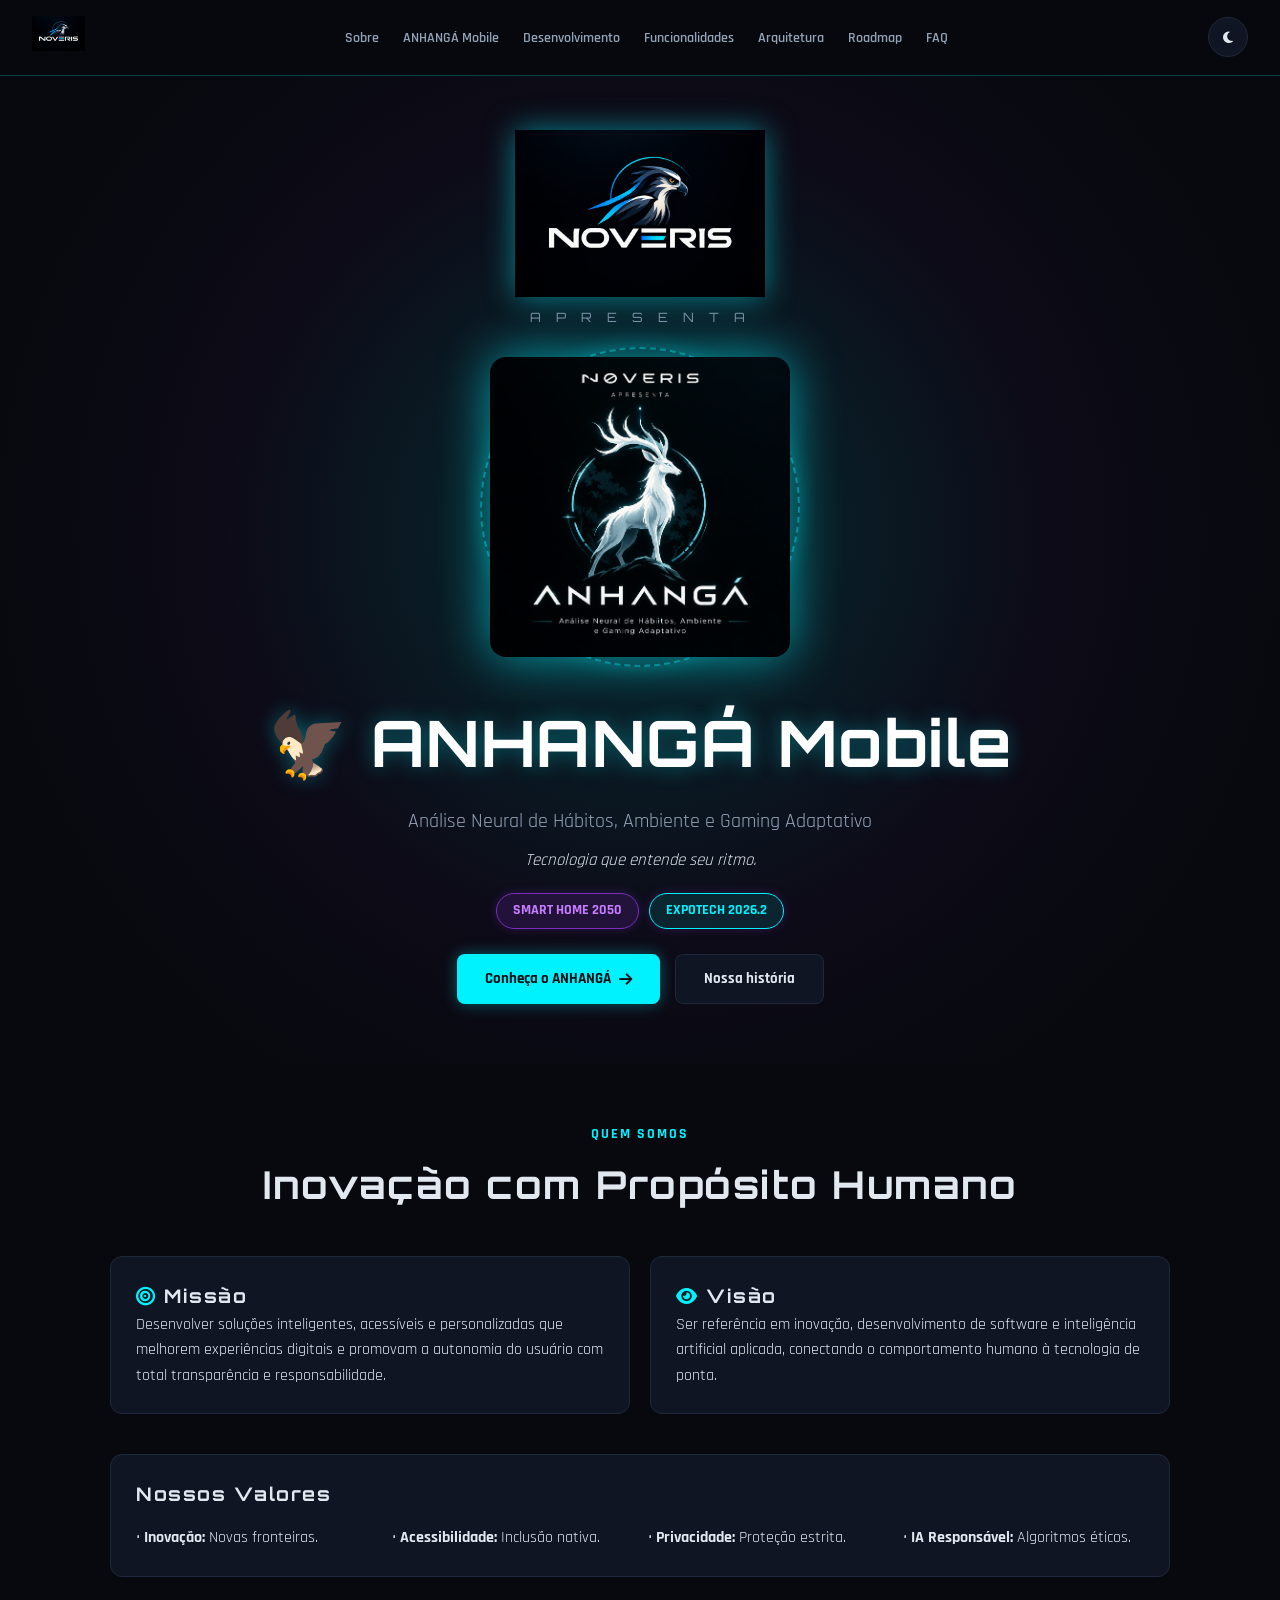
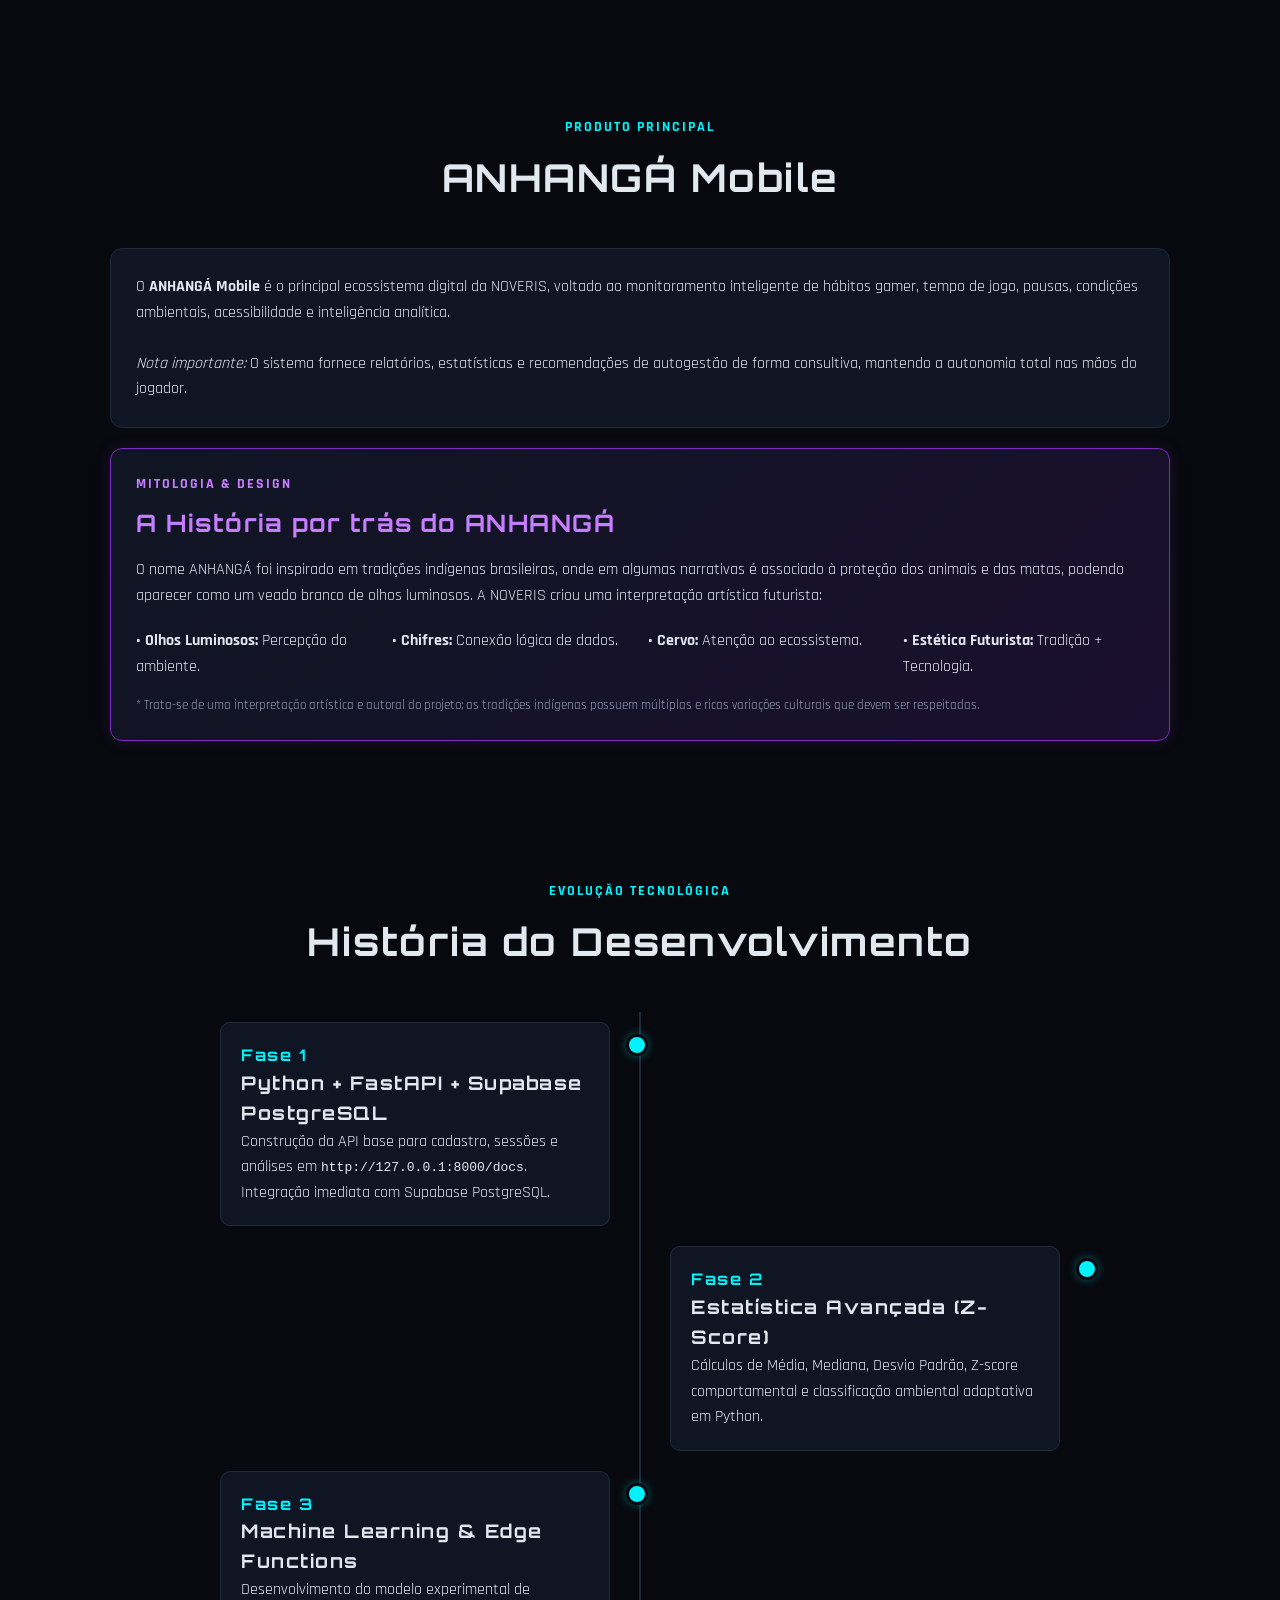
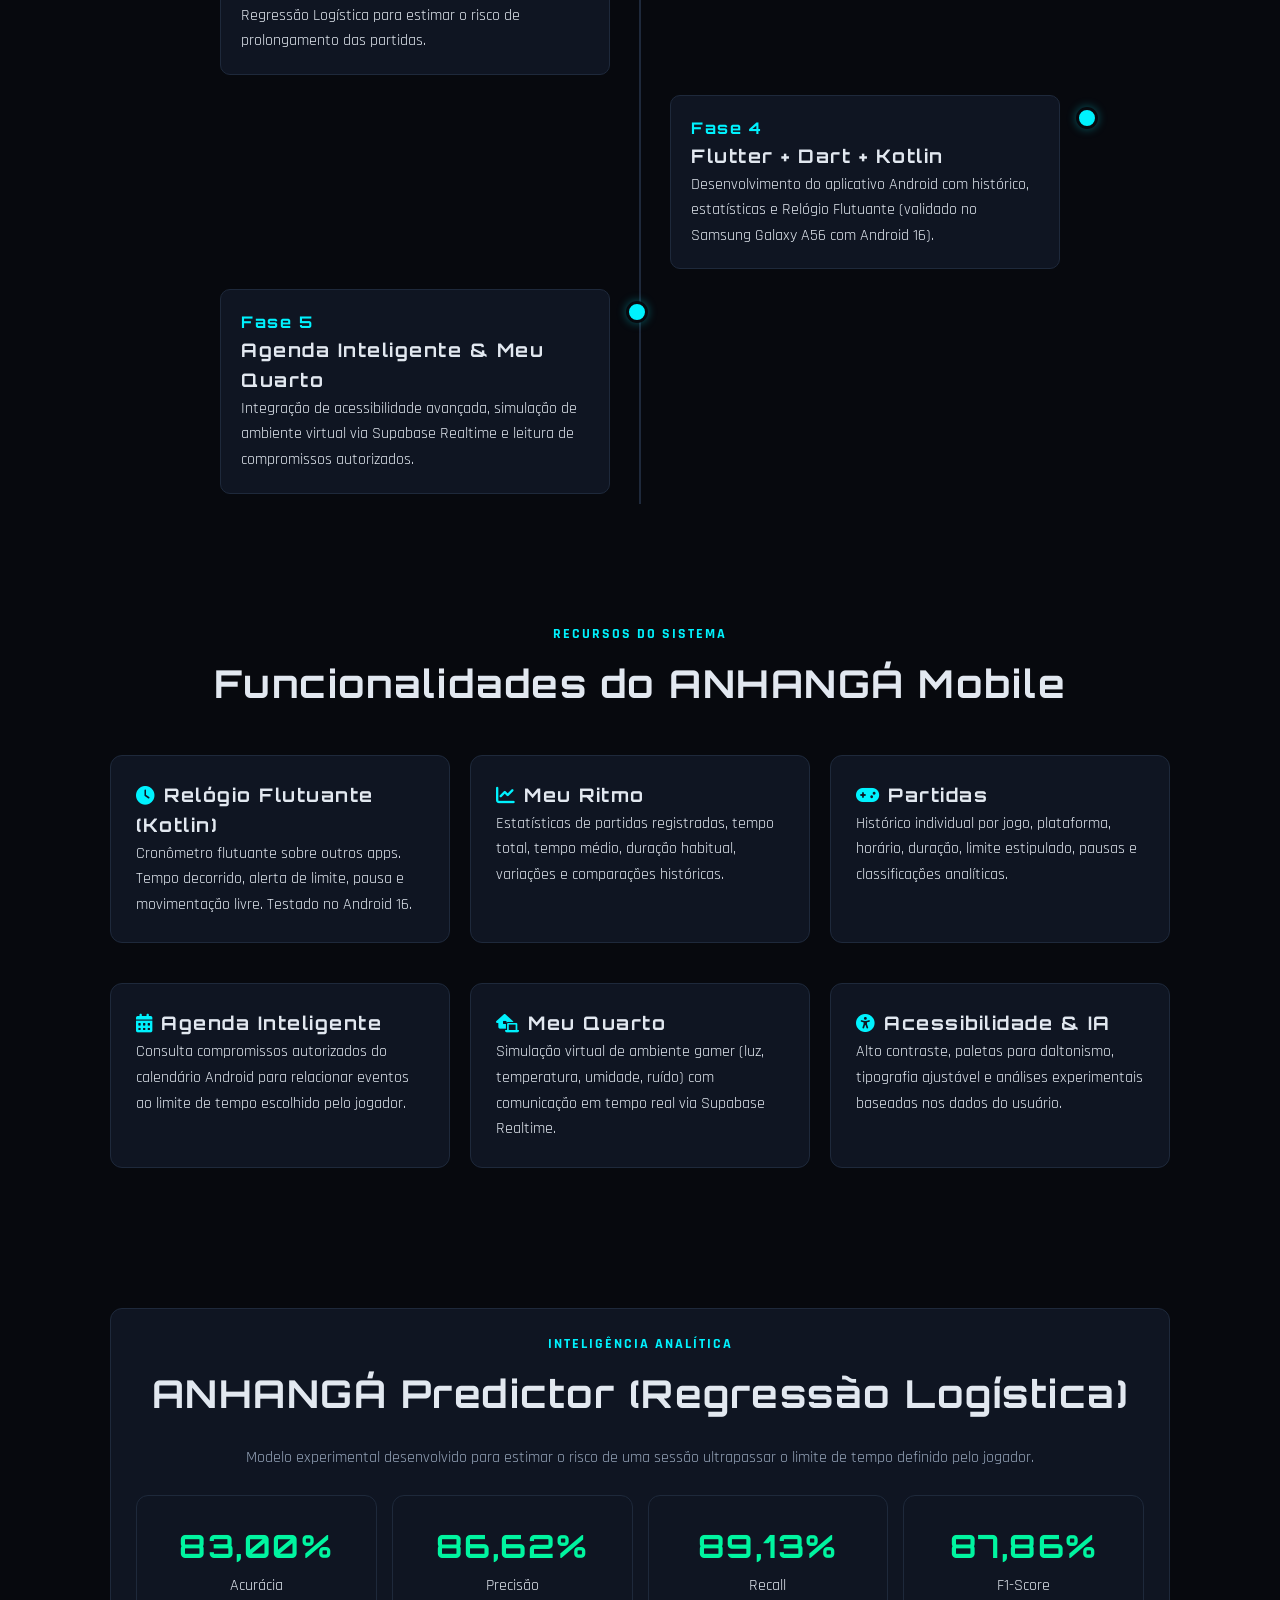
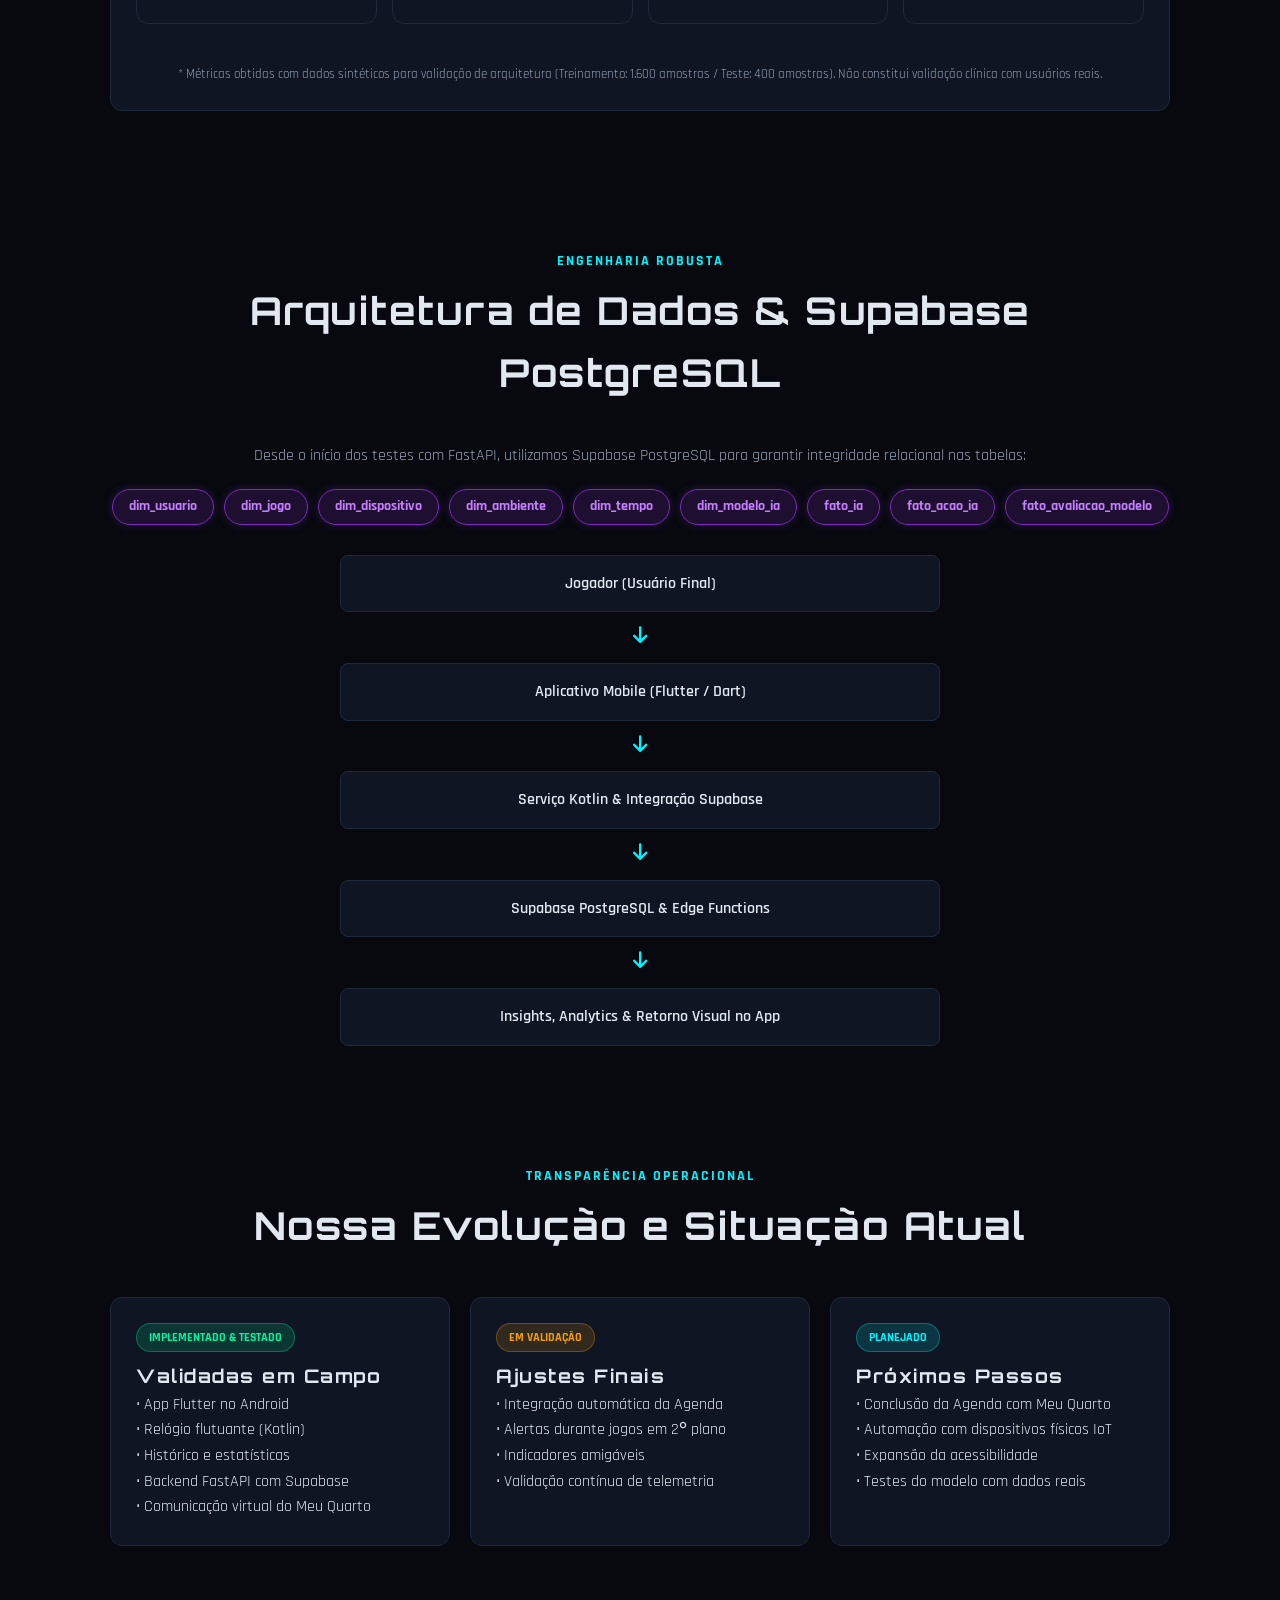
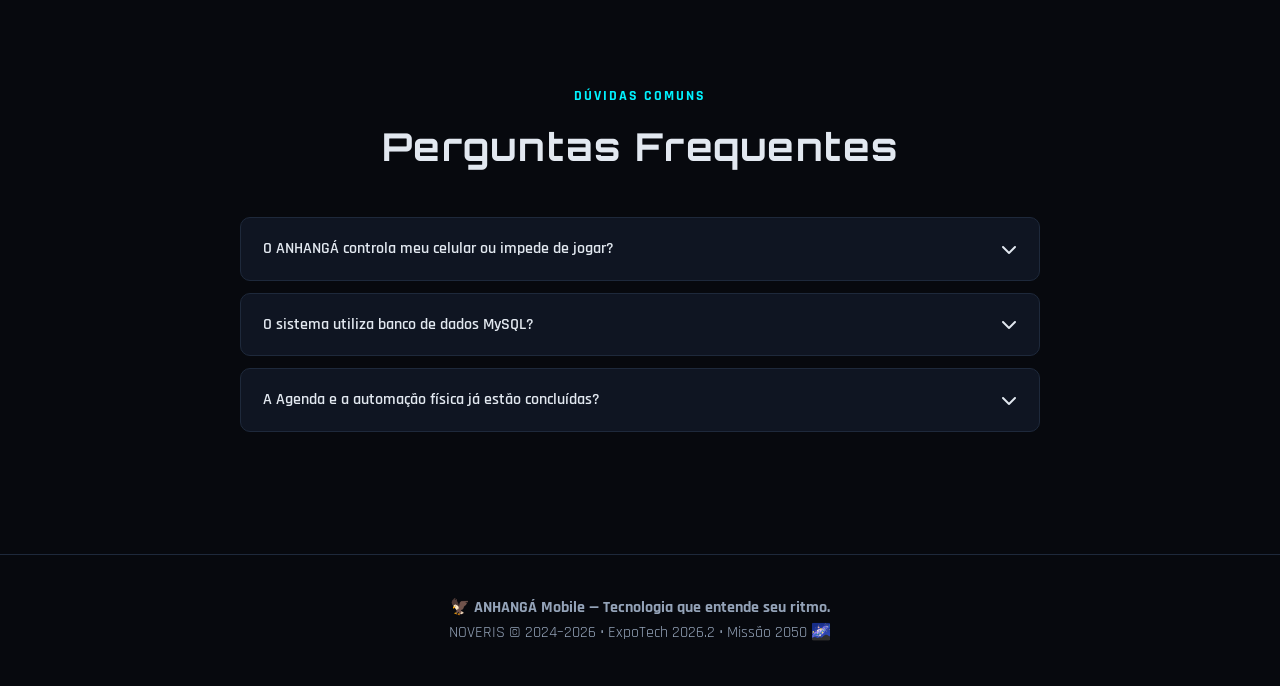
==== commit fdcc5d37: "Refactor logo and hero section styles in index.html" ====
--- a/index.html
+++ b/index.html
@@ -90,15 +90,9 @@
       align-items: center;
     }
 
-    .logo-text {
-      font-size: 1.5rem;
-      font-weight: 800;
-      color: var(--cor-destaque);
-      text-shadow: 0 0 12px var(--glow-cyan);
-      text-decoration: none;
-      display: flex;
-      align-items: center;
-      gap: 8px;
+    .logo-img-nav {
+      max-height: 35px;
+      width: auto;
     }
 
     .nav-links {
@@ -149,7 +143,7 @@
 
     .menu-toggle { display: none; }
 
-    /* SEÇÃO HERO COM LOGOS EM CSS / ÍCONES NEON */
+    /* SEÇÃO HERO COM AS IMAGENS REAIS DOS ASSETS */
     .hero {
       min-height: 100vh;
       display: flex;
@@ -171,40 +165,19 @@
       flex-direction: column;
       align-items: center;
       justify-content: center;
-      margin-bottom: 25px;
-    }
-
-    /* LOGO DA EMPRESA EM ESTILO NEON CORPORATIVO */
-    .company-logo-badge {
-      display: inline-flex;
-      align-items: center;
-      gap: 12px;
-      padding: 12px 28px;
-      background: linear-gradient(135deg, rgba(0, 242, 254, 0.15), rgba(123, 44, 191, 0.2));
-      border: 2px solid var(--cor-destaque);
-      border-radius: 16px;
-      box-shadow: 0 0 25px var(--glow-cyan);
+      margin-bottom: 20px;
+    }
+
+    .company-logo {
+      max-width: 250px;
+      height: auto;
+      filter: drop-shadow(0 0 15px rgba(0, 242, 254, 0.5));
       animation: pulseHolo 3s ease-in-out infinite alternate;
       transition: transform 0.4s ease;
     }
 
-    .company-logo-badge:hover {
+    .company-logo:hover {
       transform: scale(1.05);
-    }
-
-    .company-logo-badge i {
-      font-size: 1.8rem;
-      color: var(--cor-destaque);
-      filter: drop-shadow(0 0 8px var(--glow-cyan));
-    }
-
-    .company-logo-badge span {
-      font-family: 'Orbitron', sans-serif;
-      font-size: 1.6rem;
-      font-weight: 900;
-      letter-spacing: 3px;
-      color: #ffffff;
-      text-shadow: 0 0 10px var(--glow-cyan);
     }
 
     .presenta-text {
@@ -217,7 +190,6 @@
       opacity: 0.85;
     }
 
-    /* LOGO DO ANHANGÁ (CERVO FUTURISTA / ÍCONE NEON COM ANEL ORBITAL) */
     .hero-image-wrapper {
       position: relative;
       display: inline-flex;
@@ -225,62 +197,38 @@
       align-items: center;
       perspective: 1000px;
       margin-bottom: 25px;
-      padding: 20px;
+      padding: 10px;
     }
 
     .orbital-ring {
       position: absolute;
-      width: 280px;
-      height: 280px;
+      width: 320px;
+      height: 320px;
       border-radius: 50%;
-      border: 2px dashed rgba(0, 242, 254, 0.5);
-      box-shadow: 0 0 20px rgba(0, 242, 254, 0.3);
-      animation: rotateRing 8s linear infinite;
+      border: 2px dashed rgba(0, 242, 254, 0.4);
+      box-shadow: 0 0 20px rgba(0, 242, 254, 0.2);
+      animation: rotateRing 10s linear infinite;
       pointer-events: none;
     }
 
-    .hero-logo-icon {
-      width: 220px;
-      height: 220px;
-      background: radial-gradient(circle, rgba(123, 44, 191, 0.3) 0%, rgba(7, 9, 14, 0.8) 70%);
-      border: 2px solid var(--cor-secundaria);
-      border-radius: 50%;
-      display: flex;
-      flex-direction: column;
-      align-items: center;
-      justify-content: center;
+    .hero-logo-img {
+      max-width: 300px;
+      height: auto;
+      border-radius: 16px;
       z-index: 2;
-      box-shadow: 0 0 40px var(--glow-purple);
+      filter: drop-shadow(0 0 25px rgba(0, 242, 254, 0.6));
       animation: float3DMotion 4s ease-in-out infinite;
-      transition: transform 0.4s ease;
-    }
-
-    .hero-logo-icon:hover {
-      transform: scale(1.08) rotateY(15deg);
-      box-shadow: 0 0 60px rgba(0, 242, 254, 0.7);
-      border-color: var(--cor-destaque);
-    }
-
-    .hero-logo-icon i {
-      font-size: 4rem;
-      color: var(--cor-destaque);
-      filter: drop-shadow(0 0 15px var(--glow-cyan));
-      margin-bottom: 5px;
-    }
-
-    .hero-logo-icon span {
-      font-family: 'Orbitron', sans-serif;
-      font-size: 0.9rem;
-      font-weight: 700;
-      letter-spacing: 2px;
-      color: #ffffff;
+      transition: transform 0.4s ease, filter 0.4s ease;
+    }
+
+    .hero-logo-img:hover {
+      transform: scale(1.05) rotateY(10deg);
+      filter: drop-shadow(0 0 40px rgba(0, 242, 254, 0.9));
     }
 
     @keyframes float3DMotion {
       0% { transform: translateY(0px) rotateX(0deg) rotateY(0deg) scale(1); }
-      25% { transform: translateY(-12px) rotateX(6deg) rotateY(-6deg) scale(1.02); }
-      50% { transform: translateY(-18px) rotateX(0deg) rotateY(6deg) scale(1.04); }
-      75% { transform: translateY(-8px) rotateX(-6deg) rotateY(0deg) scale(1.02); }
+      50% { transform: translateY(-12px) rotateX(4deg) rotateY(-4deg) scale(1.02); }
       100% { transform: translateY(0px) rotateX(0deg) rotateY(0deg) scale(1); }
     }
 
@@ -290,8 +238,8 @@
     }
 
     @keyframes pulseHolo {
-      0% { box-shadow: 0 0 15px rgba(0, 242, 254, 0.3); transform: scale(0.98); }
-      100% { box-shadow: 0 0 35px rgba(0, 242, 254, 0.7); transform: scale(1.02); }
+      0% { filter: drop-shadow(0 0 10px rgba(0, 242, 254, 0.3)); transform: scale(0.98); }
+      100% { filter: drop-shadow(0 0 25px rgba(0, 242, 254, 0.7)); transform: scale(1.02); }
     }
 
     .hero h1 {
@@ -624,7 +572,9 @@
   <!-- CABEÇALHO / NAVEGAÇÃO -->
   <header>
     <div class="nav-container">
-      <a href="#" class="logo-text"><i class="fa-solid fa-microchip"></i> NOVERIS</a>
+      <a href="#" class="logo-text">
+        <img src="./assets/noveris-logo.png" alt="NOVERIS Logo" class="logo-img-nav">
+      </a>
       <ul class="nav-links" id="navLinks">
         <li><a href="#sobre">Sobre</a></li>
         <li><a href="#anhanga">ANHANGÁ Mobile</a></li>
@@ -645,26 +595,20 @@
     </div>
   </header>
 
-  <!-- SEÇÃO PRINCIPAL (HERO) COM AS LOGOS DA EMPRESA E DA IA -->
+  <!-- SEÇÃO PRINCIPAL (HERO) COM AS SUAS IMAGEMS REAIS DOS ASSETS -->
   <section class="hero">
     <div class="hero-content">
       
-      <!-- LOGO 1: NOVERIS (EMPRESA) -->
+      <!-- LOGO 1: NOVERIS (EMPRESA - COMPANHIA MÃE) -->
       <div class="noveris-presenta">
-        <div class="company-logo-badge">
-          <i class="fa-solid fa-brain"></i>
-          <span>NOVERIS</span>
-        </div>
+        <img src="./assets/noveris-logo.png" alt="NOVERIS Logo" class="company-logo">
         <p class="presenta-text">A P R E S E N T A</p>
       </div>
 
-      <!-- LOGO 2: ANHANGÁ (IA / CERVO FUTURISTA) -->
+      <!-- LOGO 2: ANHANGÁ (PRODUTO) -->
       <div class="hero-image-wrapper">
         <div class="orbital-ring"></div>
-        <div class="hero-logo-icon">
-          <i class="fa-solid fa-shield-cat"></i>
-          <span>ANHANGÁ</span>
-        </div>
+        <img src="./assets/anhanga-banner.png" alt="ANHANGÁ Banner" class="hero-logo-img">
       </div>
 
       <h1>🦅 ANHANGÁ Mobile</h1>
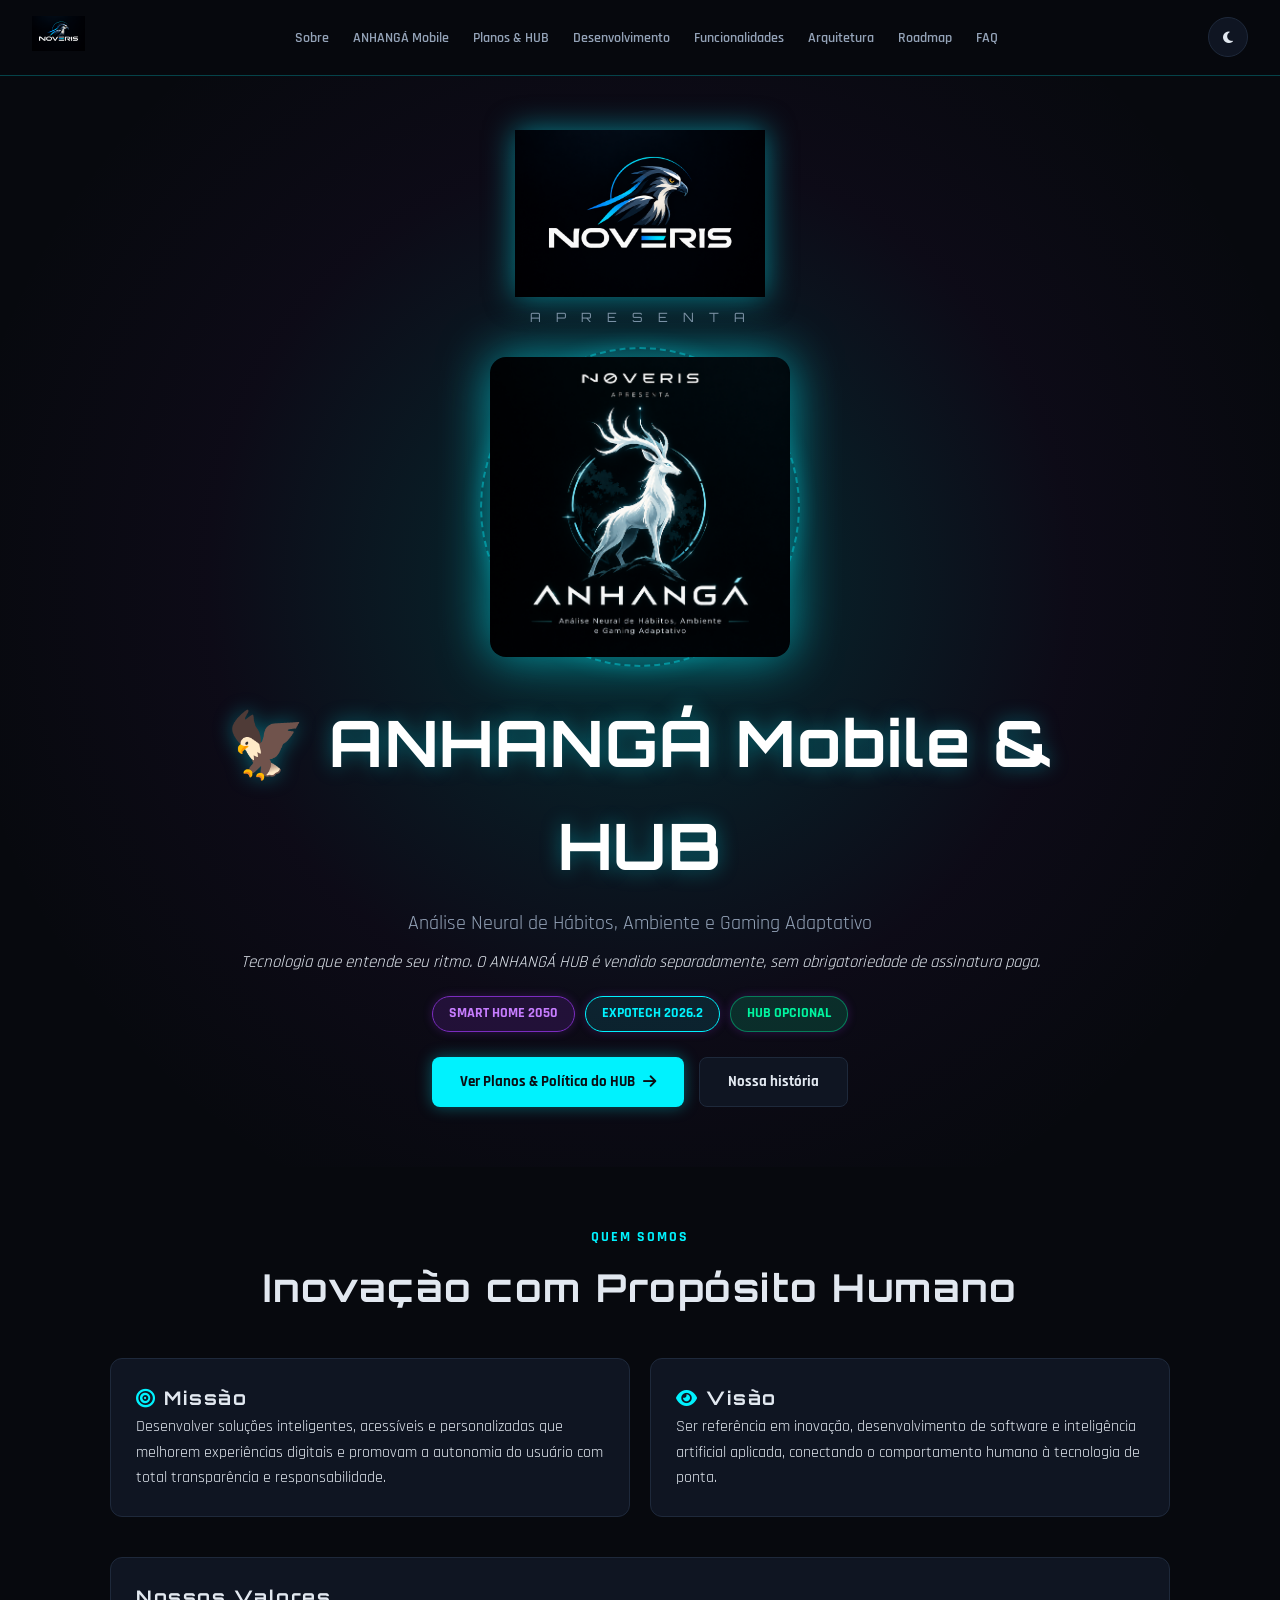
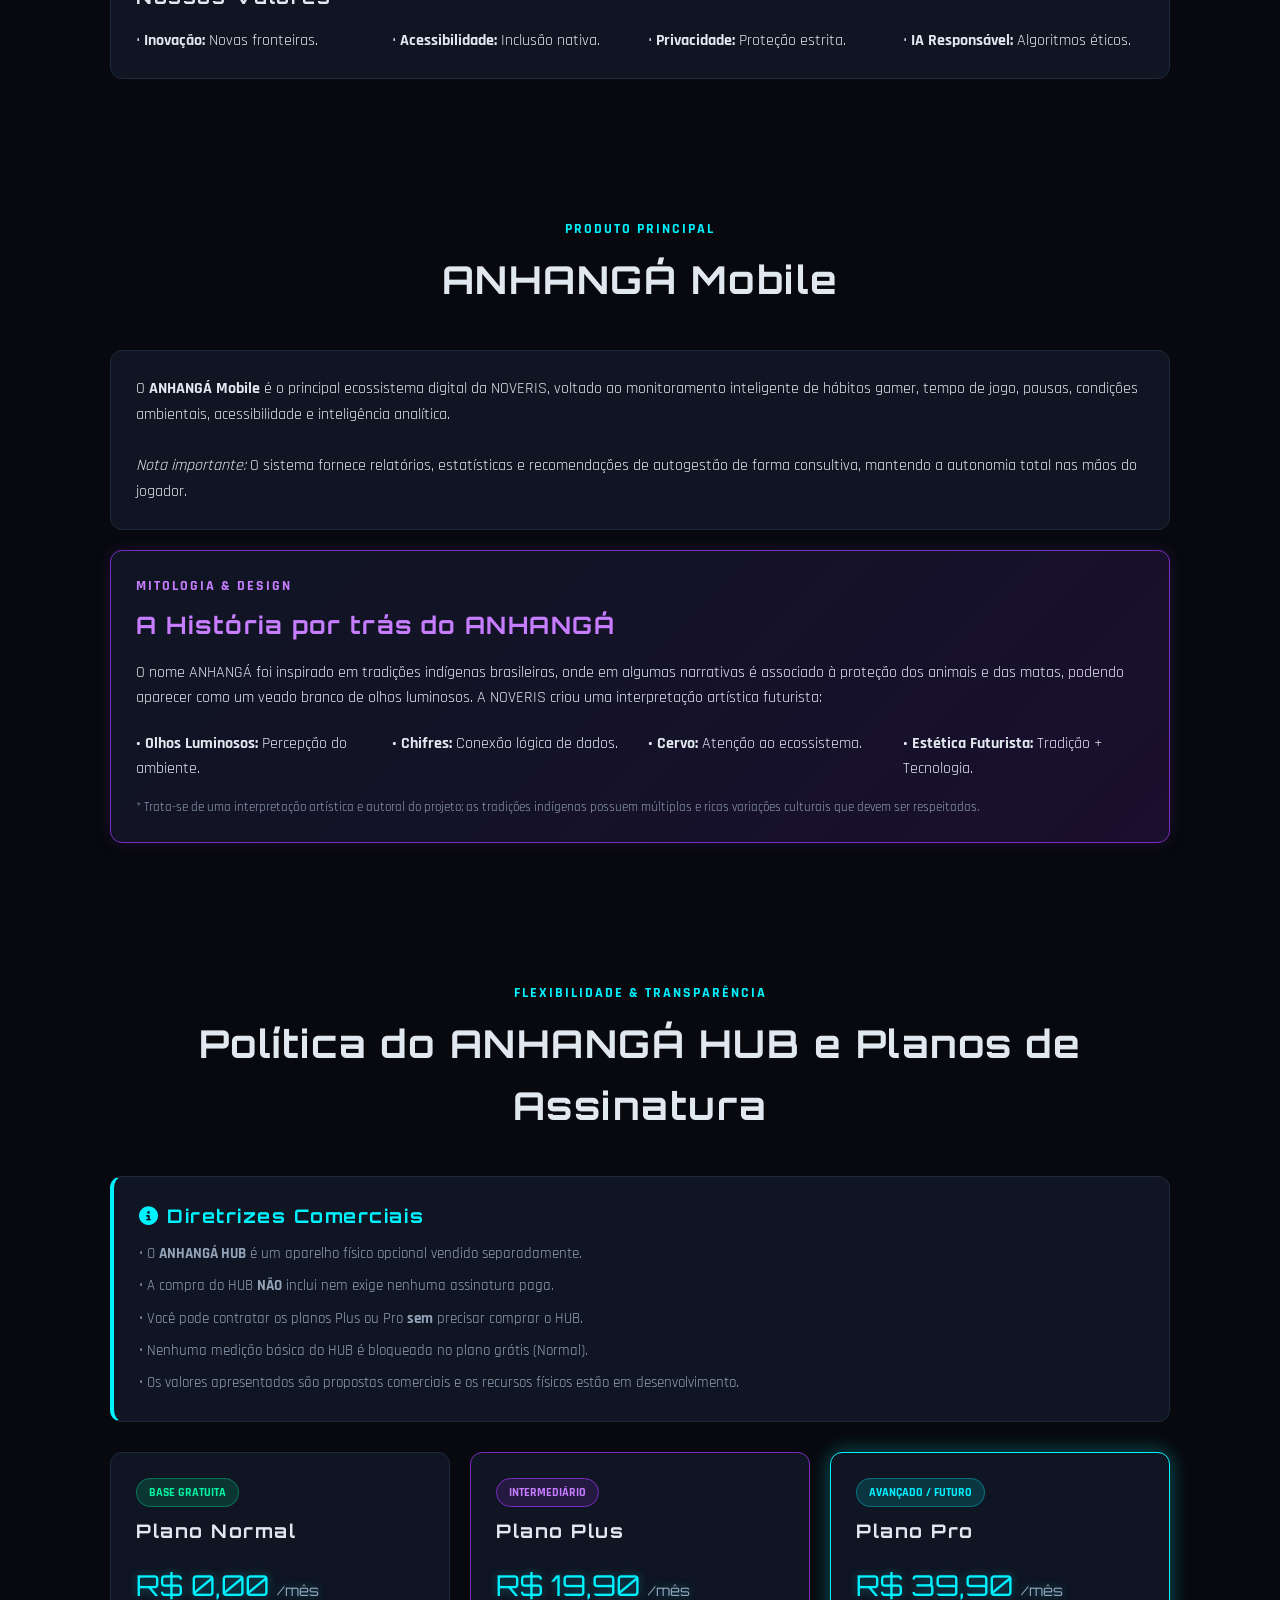
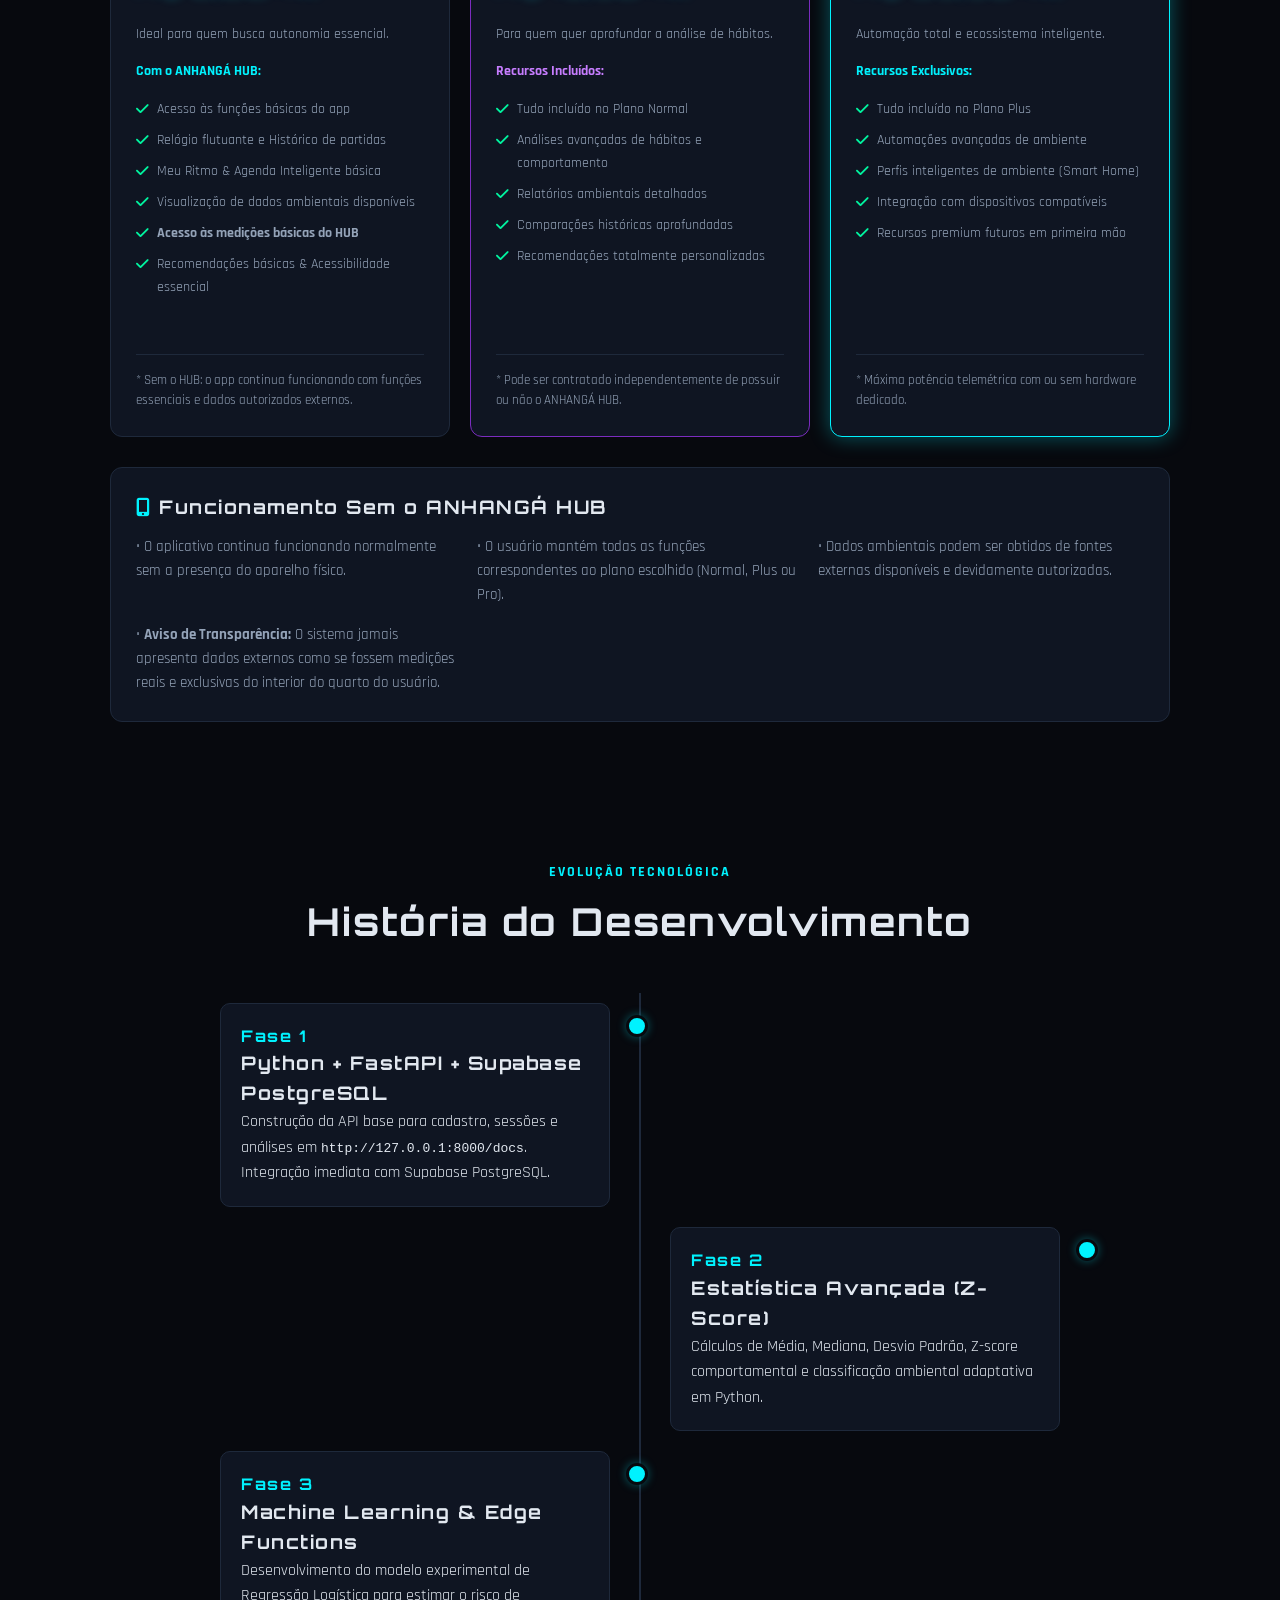
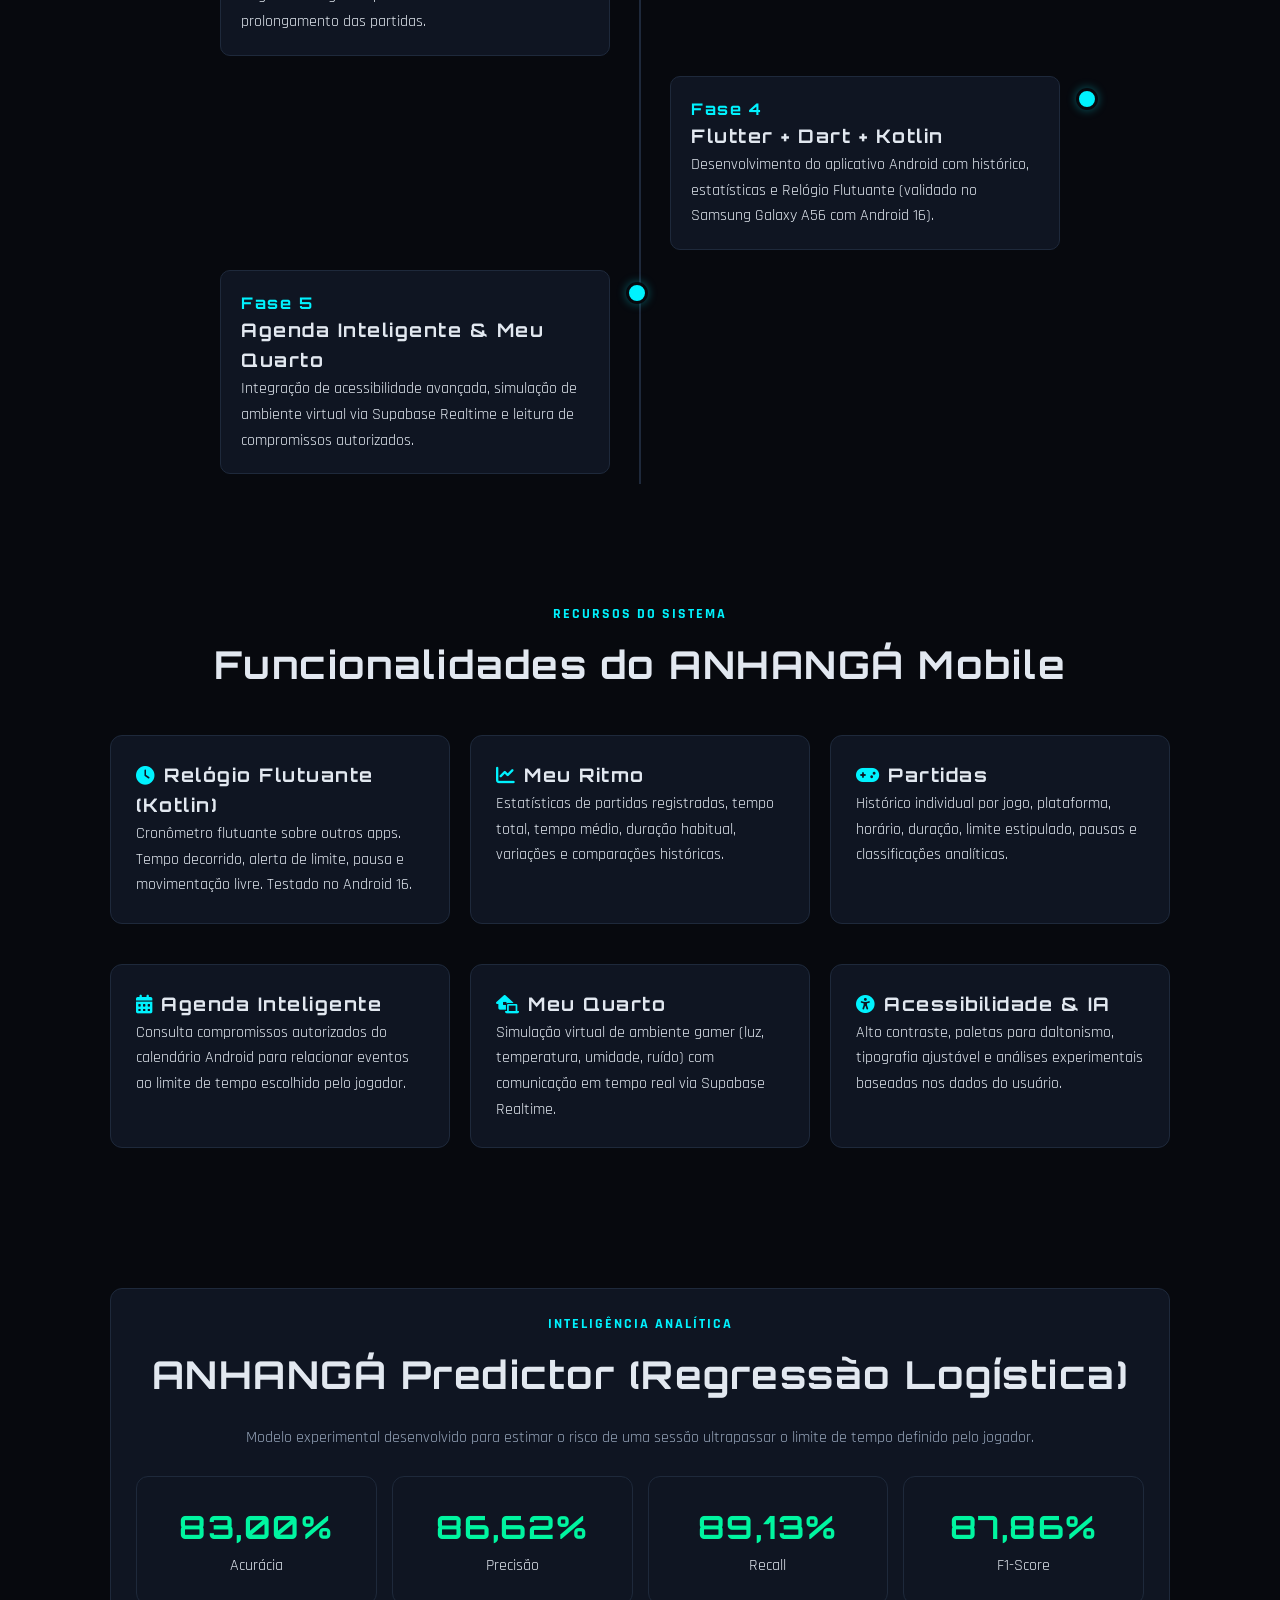
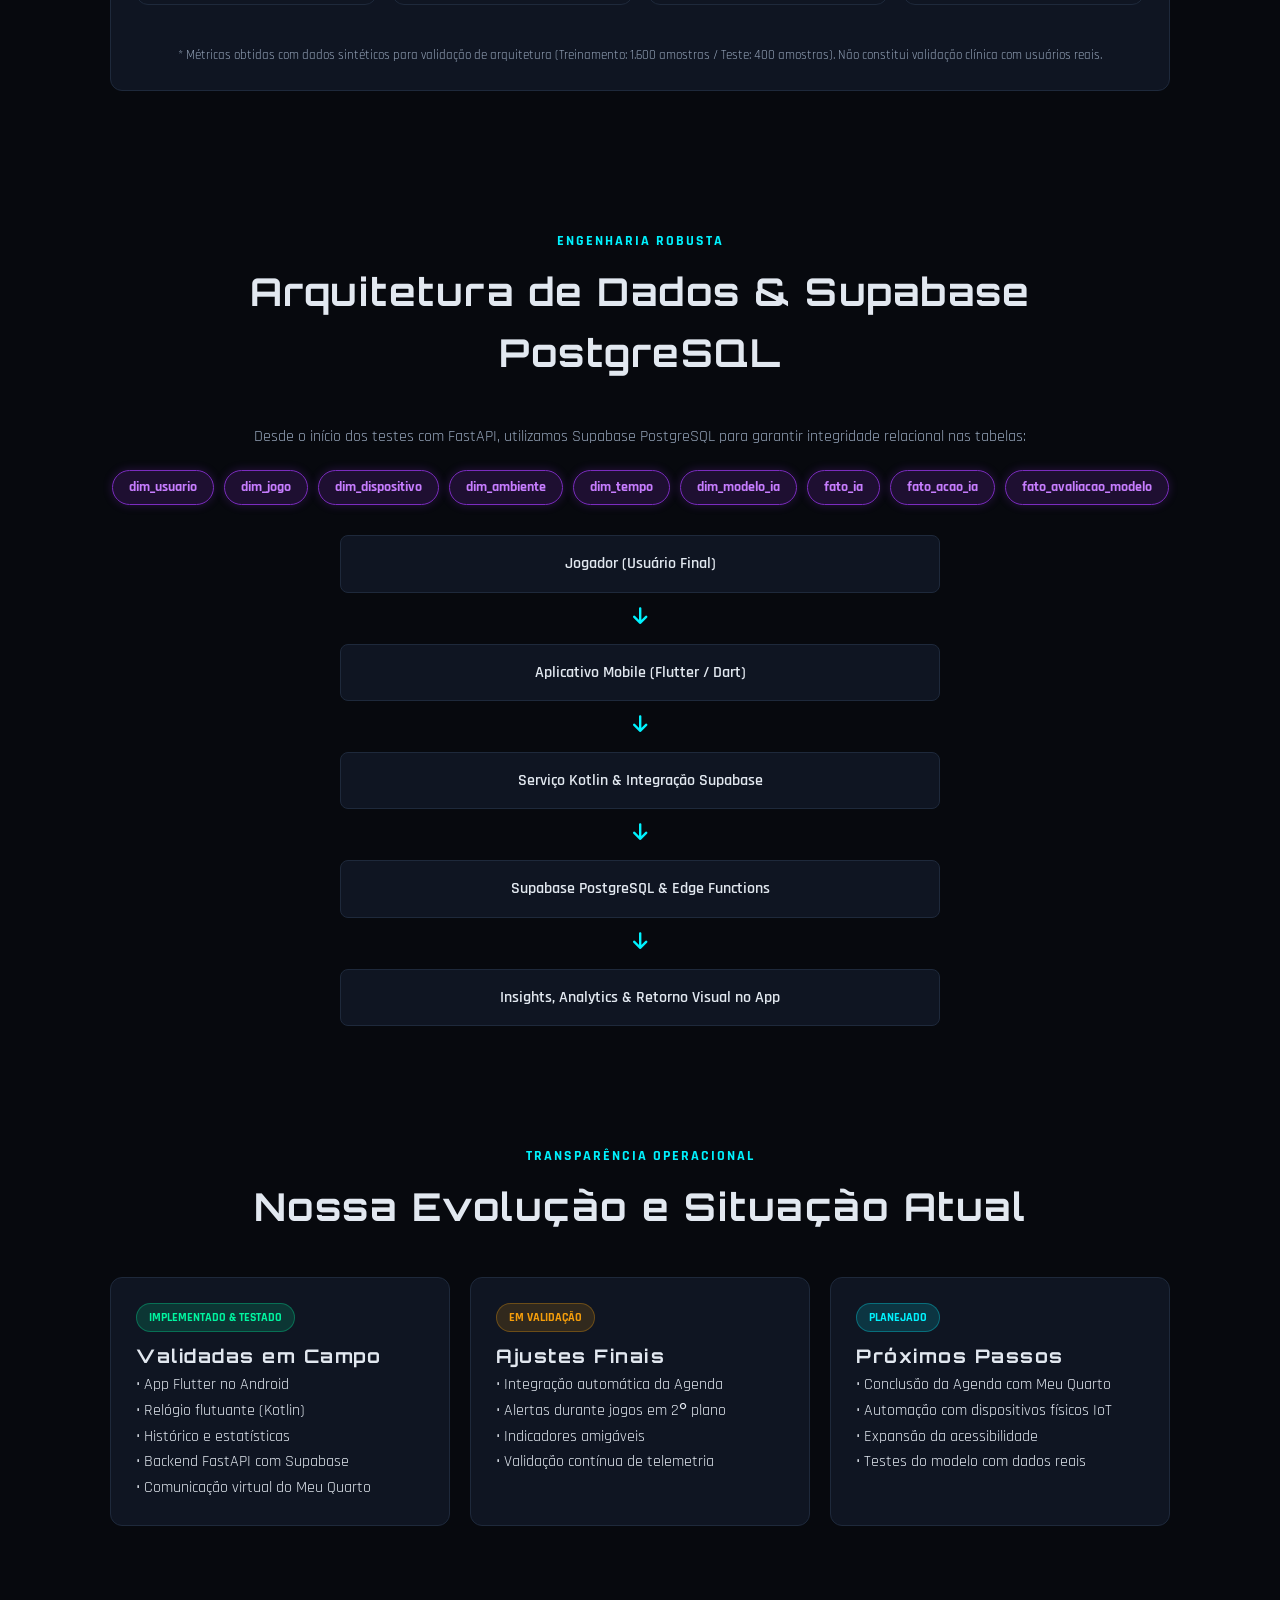
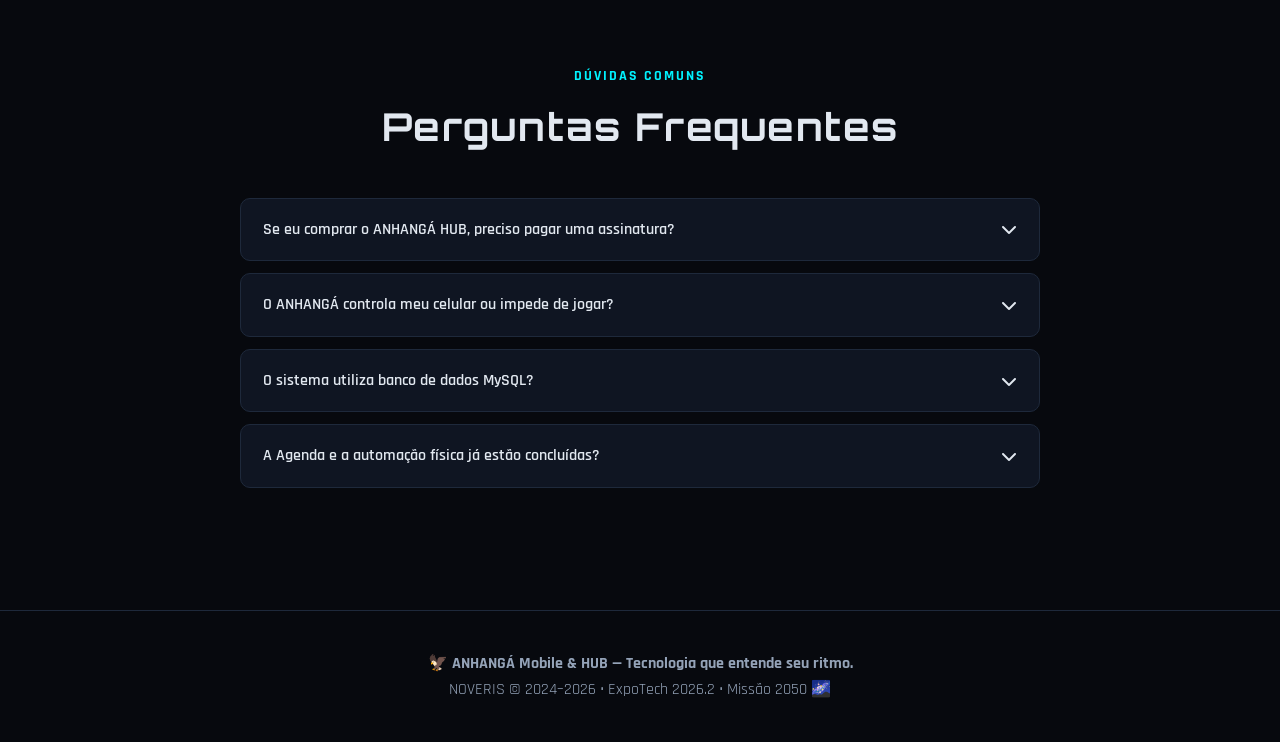
==== commit a8694582: "Update index.html" ====
--- a/index.html
+++ b/index.html
@@ -3,7 +3,7 @@
 <head>
   <meta charset="UTF-8">
   <meta name="viewport" content="width=device-width, initial-scale=1.0">
-  <title>NOVERIS | ANHANGÁ Mobile — Smart Home 2050</title>
+  <title>NOVERIS | ANHANGÁ Mobile & HUB — Smart Home 2050</title>
   
   <!-- Fontes do Google -->
   <link rel="preconnect" href="https://fonts.googleapis.com">
@@ -267,6 +267,7 @@
       gap: 10px;
       justify-content: center;
       margin-bottom: 25px;
+      flex-wrap: wrap;
     }
 
     .badge {
@@ -398,6 +399,42 @@
     .curiosidade-card:hover {
       border-color: #c77dff;
       box-shadow: 0 0 30px rgba(123, 44, 191, 0.4);
+    }
+
+    /* PRICING & PLANOS CARD */
+    .pricing-card {
+      display: flex;
+      flex-direction: column;
+      justify-content: space-between;
+      height: 100%;
+    }
+
+    .price-tag {
+      font-family: 'Orbitron', sans-serif;
+      font-size: 1.8rem;
+      color: var(--cor-destaque);
+      margin: 15px 0;
+      text-shadow: 0 0 10px var(--glow-cyan);
+    }
+
+    .price-list {
+      list-style: none;
+      margin: 15px 0;
+      text-align: left;
+    }
+
+    .price-list li {
+      margin-bottom: 8px;
+      font-size: 0.9rem;
+      color: var(--cor-subtitulo);
+      display: flex;
+      align-items: flex-start;
+      gap: 8px;
+    }
+
+    .price-list li i {
+      color: var(--cor-verde);
+      margin-top: 4px;
     }
 
     /* TIMELINE */
@@ -534,7 +571,7 @@
       bottom: 2rem;
       right: 2rem;
       background: var(--cor-destaque);
-      color: #07090e;
+      color: #0b0e14;
       width: 45px;
       height: 45px;
       border-radius: 50%;
@@ -578,6 +615,7 @@
       <ul class="nav-links" id="navLinks">
         <li><a href="#sobre">Sobre</a></li>
         <li><a href="#anhanga">ANHANGÁ Mobile</a></li>
+        <li><a href="#planos">Planos & HUB</a></li>
         <li><a href="#historia">Desenvolvimento</a></li>
         <li><a href="#funcionalidades">Funcionalidades</a></li>
         <li><a href="#arquitetura">Arquitetura</a></li>
@@ -595,7 +633,7 @@
     </div>
   </header>
 
-  <!-- SEÇÃO PRINCIPAL (HERO) COM AS SUAS IMAGEMS REAIS DOS ASSETS -->
+  <!-- SEÇÃO PRINCIPAL (HERO) COM AS SUAS IMAGENS REAIS DOS ASSETS -->
   <section class="hero">
     <div class="hero-content">
       
@@ -611,17 +649,18 @@
         <img src="./assets/anhanga-banner.png" alt="ANHANGÁ Banner" class="hero-logo-img">
       </div>
 
-      <h1>🦅 ANHANGÁ Mobile</h1>
+      <h1>🦅 ANHANGÁ Mobile & HUB</h1>
       <p class="subtitle">Análise Neural de Hábitos, Ambiente e Gaming Adaptativo</p>
-      <p class="hero-tagline">Tecnologia que entende seu ritmo.</p>
+      <p class="hero-tagline">Tecnologia que entende seu ritmo. O ANHANGÁ HUB é vendido separadamente, sem obrigatoriedade de assinatura paga.</p>
       
       <div class="badge-group">
         <span class="badge">SMART HOME 2050</span>
         <span class="badge secondary-badge">EXPOTECH 2026.2</span>
+        <span class="badge" style="background: rgba(0,245,160,0.15); color: var(--cor-verde); border-color: rgba(0,245,160,0.4);">HUB OPCIONAL</span>
       </div>
       
       <div class="hero-buttons">
-        <a href="#anhanga" class="btn primary">Conheça o ANHANGÁ <i class="fa-solid fa-arrow-right"></i></a>
+        <a href="#planos" class="btn primary">Ver Planos & Política do HUB <i class="fa-solid fa-arrow-right"></i></a>
         <a href="#sobre" class="btn secondary">Nossa história</a>
       </div>
     </div>
@@ -691,6 +730,105 @@
       <p style="font-size:0.8rem; color:var(--cor-subtitulo); margin-top:15px;">
         * Trata-se de uma interpretação artística e autoral do projeto; as tradições indígenas possuem múltiplas e ricas variações culturais que devem ser respeitadas.
       </p>
+    </div>
+  </section>
+
+  <!-- SEÇÃO 2.1: NOVA POLÍTICA DO ANHANGÁ HUB E PLANOS -->
+  <section id="planos" class="container">
+    <div class="section-header">
+      <span>Flexibilidade & Transparência</span>
+      <h2>Política do ANHANGÁ HUB e Planos de Assinatura</h2>
+    </div>
+
+    <div class="card futuristic-card" style="margin-bottom: 30px; border-left: 4px solid var(--cor-destaque);">
+      <h3 style="margin-bottom: 10px; color: var(--cor-destaque);"><i class="fa-solid fa-circle-info"></i> Diretrizes Comerciais</h3>
+      <ul style="list-style: none; display: flex; flex-direction: column; gap: 8px; color: var(--cor-subtitulo); font-size: 0.95rem;">
+        <li>• O <strong>ANHANGÁ HUB</strong> é um aparelho físico opcional vendido separadamente.</li>
+        <li>• A compra do HUB <strong>NÃO</strong> inclui nem exige nenhuma assinatura paga.</li>
+        <li>• Você pode contratar os planos Plus ou Pro <strong>sem</strong> precisar comprar o HUB.</li>
+        <li>• Nenhuma medição básica do HUB é bloqueada no plano grátis (Normal).</li>
+        <li>• Os valores apresentados são propostas comerciais e os recursos físicos estão em desenvolvimento.</li>
+      </ul>
+    </div>
+
+    <div class="grid-3">
+      <!-- PLANO NORMAL -->
+      <div class="card futuristic-card pricing-card">
+        <div>
+          <span class="status-badge status-tested">Base Gratuita</span>
+          <h3>Plano Normal</h3>
+          <div class="price-tag">R$ 0,00 <span style="font-size:0.9rem; color:var(--cor-subtitulo);">/mês</span></div>
+          <p style="font-size:0.9rem; color:var(--cor-subtitulo); margin-bottom:15px;">Ideal para quem busca autonomia essencial.</p>
+          
+          <p style="font-size:0.85rem; font-weight:bold; color:var(--cor-destaque); margin-bottom:5px;">Com o ANHANGÁ HUB:</p>
+          <ul class="price-list">
+            <li><i class="fa-solid fa-check"></i> Acesso às funções básicas do app</li>
+            <li><i class="fa-solid fa-check"></i> Relógio flutuante e Histórico de partidas</li>
+            <li><i class="fa-solid fa-check"></i> Meu Ritmo & Agenda Inteligente básica</li>
+            <li><i class="fa-solid fa-check"></i> Visualização de dados ambientais disponíveis</li>
+            <li><i class="fa-solid fa-check"></i> <strong>Acesso às medições básicas do HUB</strong></li>
+            <li><i class="fa-solid fa-check"></i> Recomendações básicas & Acessibilidade essencial</li>
+          </ul>
+        </div>
+        <div style="margin-top:20px; padding-top:15px; border-top:1px solid var(--borda-cards);">
+          <p style="font-size:0.8rem; color:var(--cor-subtitulo);">* Sem o HUB: o app continua funcionando com funções essenciais e dados autorizados externos.</p>
+        </div>
+      </div>
+
+      <!-- PLANO PLUS -->
+      <div class="card futuristic-card pricing-card" style="border-color: var(--cor-secundaria);">
+        <div>
+          <span class="status-badge" style="background:rgba(123,44,191,0.2); color:#c77dff; border:1px solid var(--cor-secundaria);">Intermediário</span>
+          <h3>Plano Plus</h3>
+          <div class="price-tag">R$ 19,90 <span style="font-size:0.9rem; color:var(--cor-subtitulo);">/mês</span></div>
+          <p style="font-size:0.9rem; color:var(--cor-subtitulo); margin-bottom:15px;">Para quem quer aprofundar a análise de hábitos.</p>
+          
+          <p style="font-size:0.85rem; font-weight:bold; color:#c77dff; margin-bottom:5px;">Recursos Incluídos:</p>
+          <ul class="price-list">
+            <li><i class="fa-solid fa-check"></i> Tudo incluído no Plano Normal</li>
+            <li><i class="fa-solid fa-check"></i> Análises avançadas de hábitos e comportamento</li>
+            <li><i class="fa-solid fa-check"></i> Relatórios ambientais detalhados</li>
+            <li><i class="fa-solid fa-check"></i> Comparações históricas aprofundadas</li>
+            <li><i class="fa-solid fa-check"></i> Recomendações totalmente personalizadas</li>
+          </ul>
+        </div>
+        <div style="margin-top:20px; padding-top:15px; border-top:1px solid var(--borda-cards);">
+          <p style="font-size:0.8rem; color:var(--cor-subtitulo);">* Pode ser contratado independentemente de possuir ou não o ANHANGÁ HUB.</p>
+        </div>
+      </div>
+
+      <!-- PLANO PRO -->
+      <div class="card futuristic-card pricing-card" style="border-color: var(--cor-destaque); box-shadow: 0 0 20px var(--glow-cyan);">
+        <div>
+          <span class="status-badge status-planned">Avançado / Futuro</span>
+          <h3>Plano Pro</h3>
+          <div class="price-tag">R$ 39,90 <span style="font-size:0.9rem; color:var(--cor-subtitulo);">/mês</span></div>
+          <p style="font-size:0.9rem; color:var(--cor-subtitulo); margin-bottom:15px;">Automação total e ecossistema inteligente.</p>
+          
+          <p style="font-size:0.85rem; font-weight:bold; color:var(--cor-destaque); margin-bottom:5px;">Recursos Exclusivos:</p>
+          <ul class="price-list">
+            <li><i class="fa-solid fa-check"></i> Tudo incluído no Plano Plus</li>
+            <li><i class="fa-solid fa-check"></i> Automações avançadas de ambiente</li>
+            <li><i class="fa-solid fa-check"></i> Perfis inteligentes de ambiente (Smart Home)</li>
+            <li><i class="fa-solid fa-check"></i> Integração com dispositivos compatíveis</li>
+            <li><i class="fa-solid fa-check"></i> Recursos premium futuros em primeira mão</li>
+          </ul>
+        </div>
+        <div style="margin-top:20px; padding-top:15px; border-top:1px solid var(--borda-cards);">
+          <p style="font-size:0.8rem; color:var(--cor-subtitulo);">* Máxima potência telemétrica com ou sem hardware dedicado.</p>
+        </div>
+      </div>
+    </div>
+
+    <!-- DIRETRIZES SEM HUB -->
+    <div class="card futuristic-card" style="margin-top: 30px;">
+      <h3 style="margin-bottom: 12px;"><i class="fa-solid fa-mobile-screen-button" style="color:var(--cor-destaque);"></i> Funcionamento Sem o ANHANGÁ HUB</h3>
+      <div class="grid-2" style="gap: 15px; color: var(--cor-subtitulo); font-size: 0.95rem;">
+        <div>• O aplicativo continua funcionando normalmente sem a presença do aparelho físico.</div>
+        <div>• O usuário mantém todas as funções correspondentes ao plano escolhido (Normal, Plus ou Pro).</div>
+        <div>• Dados ambientais podem ser obtidos de fontes externas disponíveis e devidamente autorizadas.</div>
+        <div>• <strong>Aviso de Transparência:</strong> O sistema jamais apresenta dados externos como se fossem medições reais e exclusivas do interior do quarto do usuário.</div>
+      </div>
     </div>
   </section>
 
@@ -880,6 +1018,16 @@
     </div>
 
     <div class="faq-container">
+      <!-- NOVA PERG FREQ SOLICITADA -->
+      <div class="faq-item">
+        <div class="faq-question">
+          <span>Se eu comprar o ANHANGÁ HUB, preciso pagar uma assinatura?</span>
+          <i class="fa-solid fa-chevron-down"></i>
+        </div>
+        <div class="faq-answer">
+          Não. Você pode comprar o ANHANGÁ HUB e continuar utilizando o plano Normal gratuitamente, com acesso às funções básicas e às medições disponibilizadas pelo aparelho. Os planos Plus e Pro são opcionais.
+        </div>
+      </div>
       <div class="faq-item">
         <div class="faq-question">
           <span>O ANHANGÁ controla meu celular ou impede de jogar?</span>
@@ -912,7 +1060,7 @@
 
   <!-- RODAPÉ -->
   <footer>
-    <p><strong>🦅 ANHANGÁ Mobile — Tecnologia que entende seu ritmo.</strong></p>
+    <p><strong>🦅 ANHANGÁ Mobile & HUB — Tecnologia que entende seu ritmo.</strong></p>
     <p>NOVERIS © 2024–2026 • ExpoTech 2026.2 • Missão 2050 🌌</p>
   </footer>
 
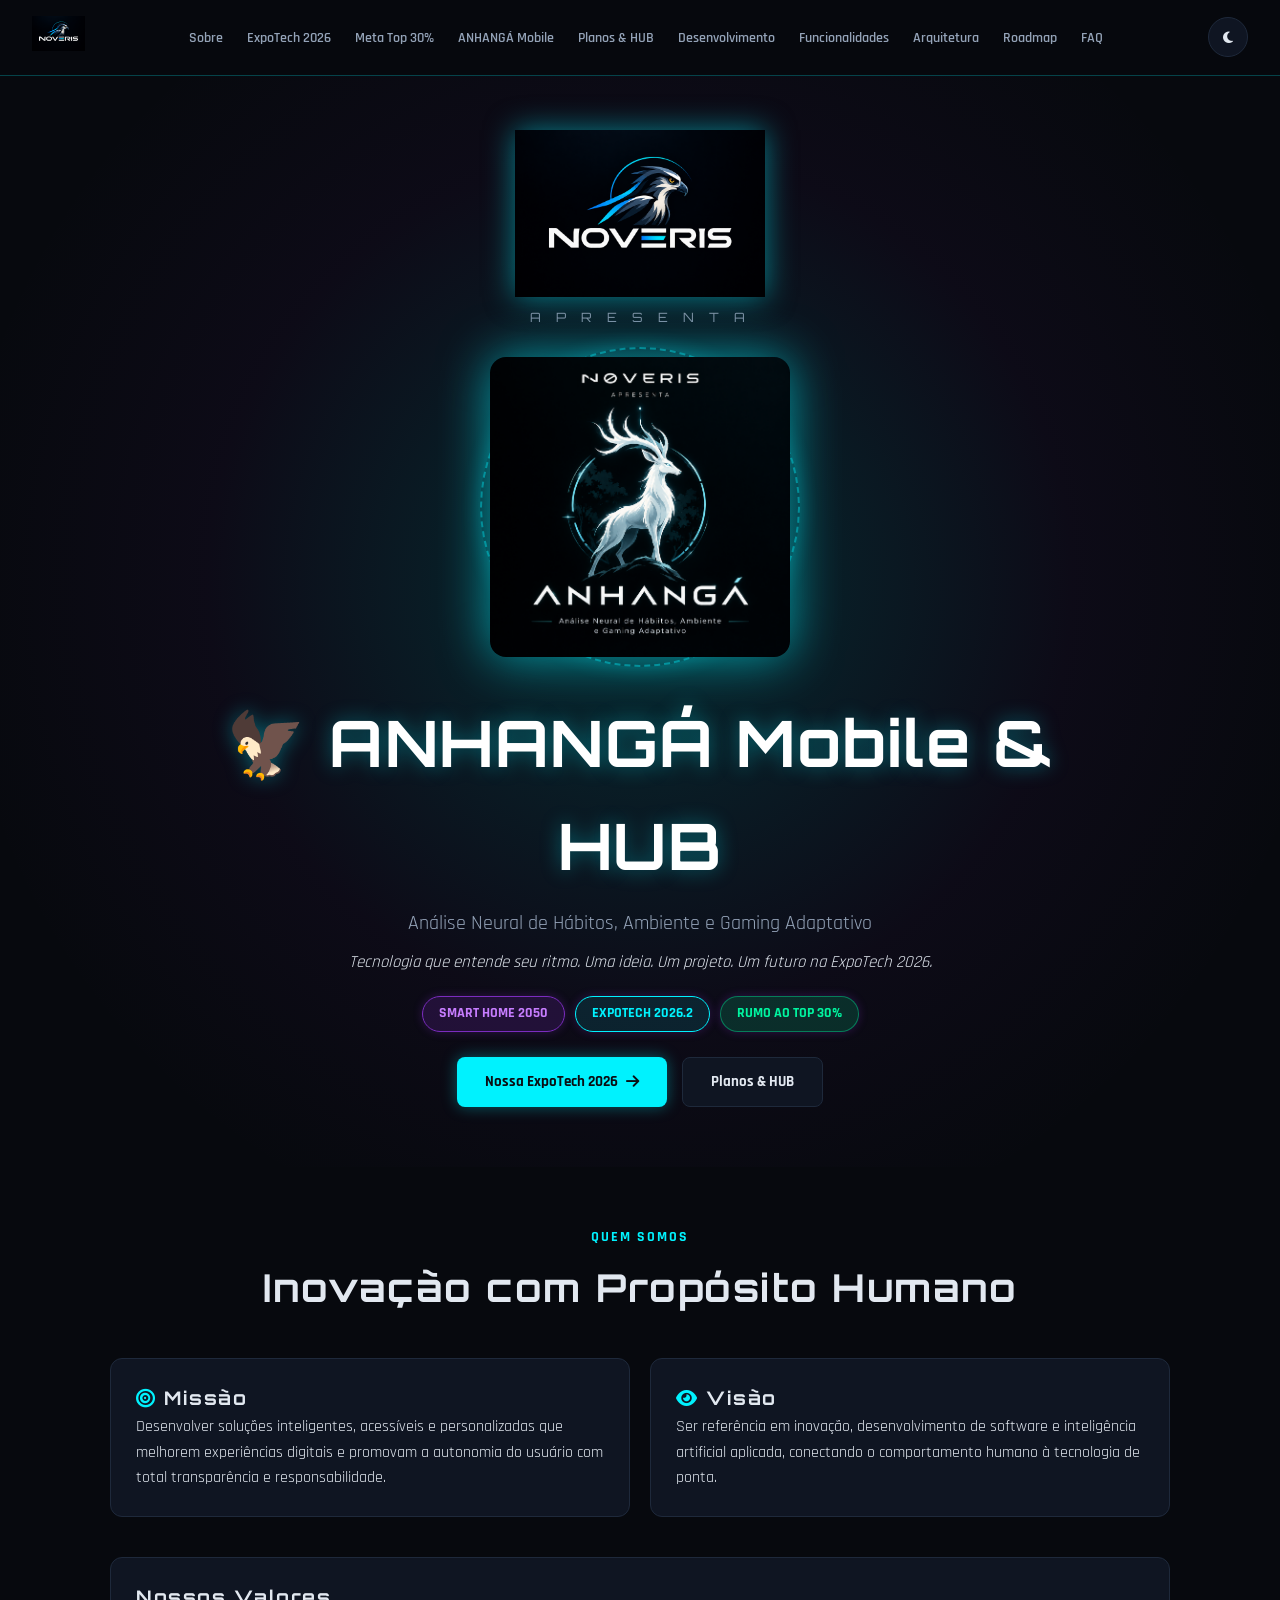
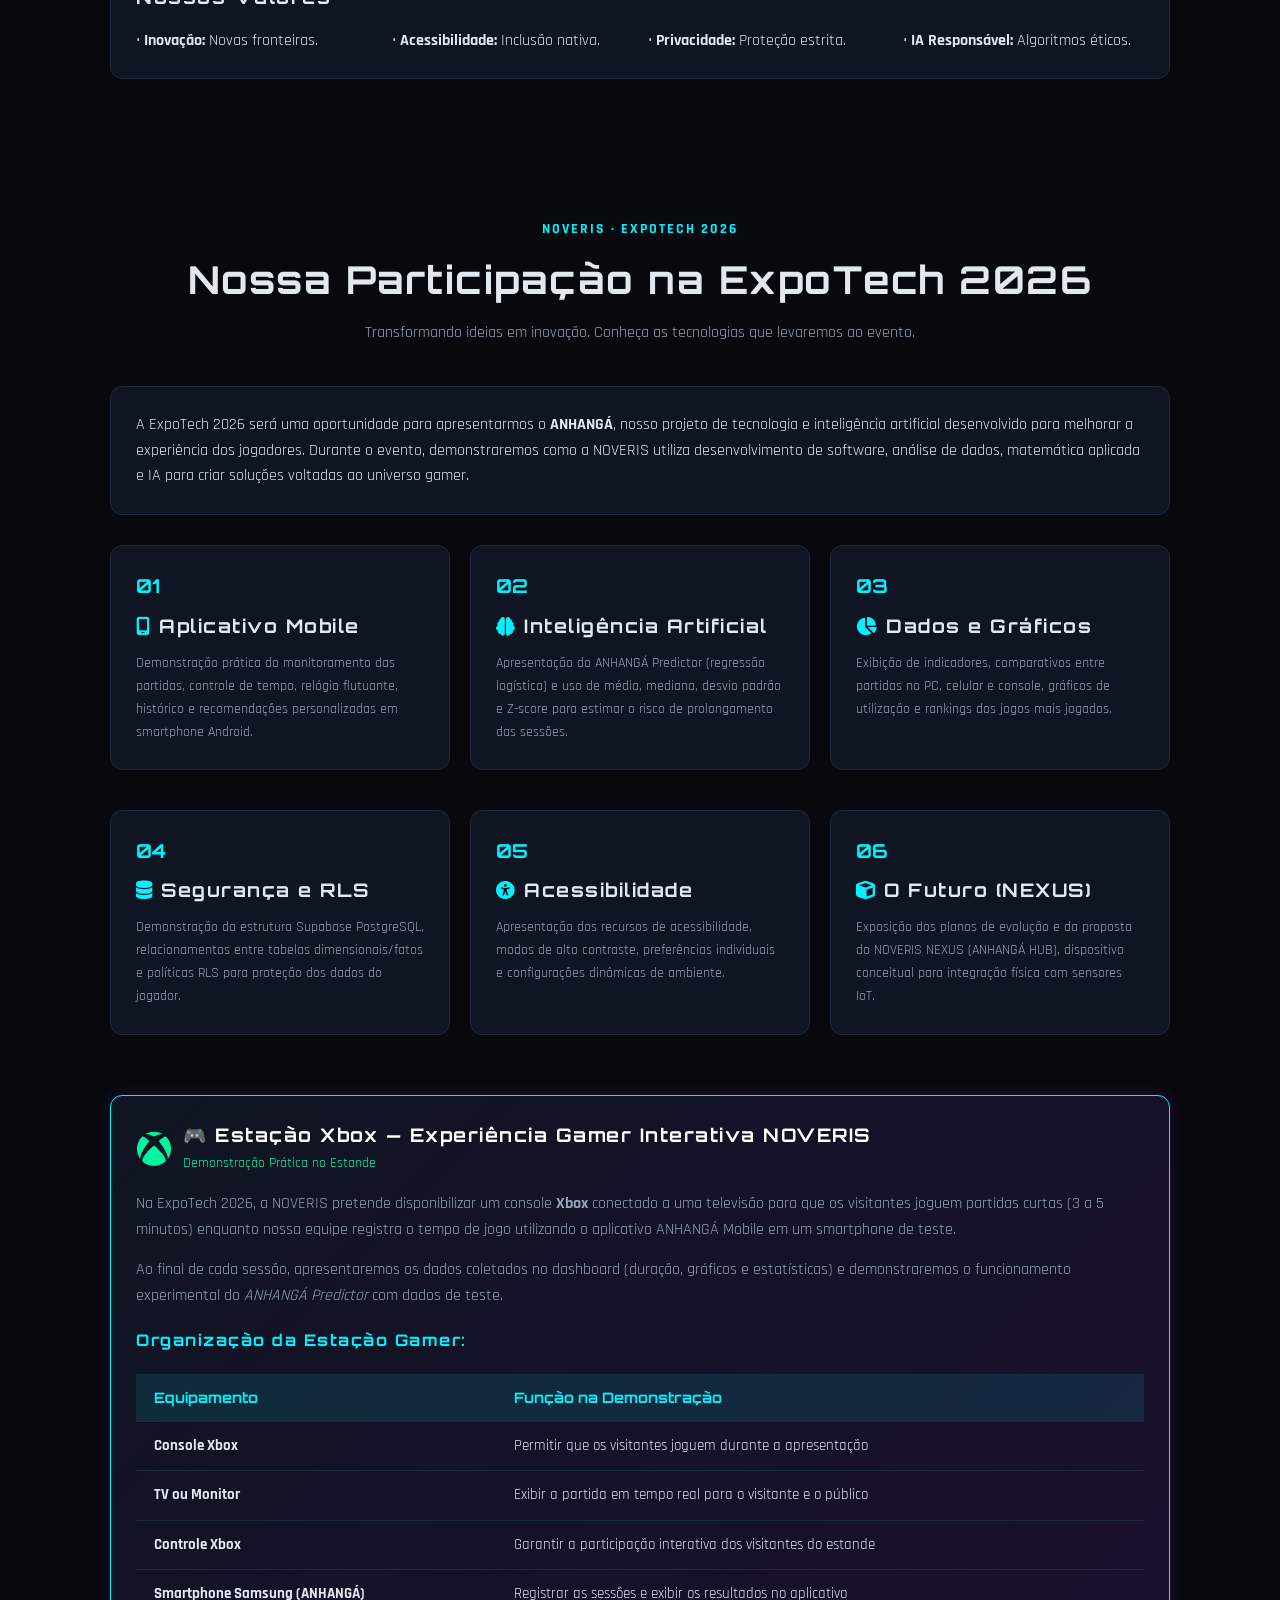
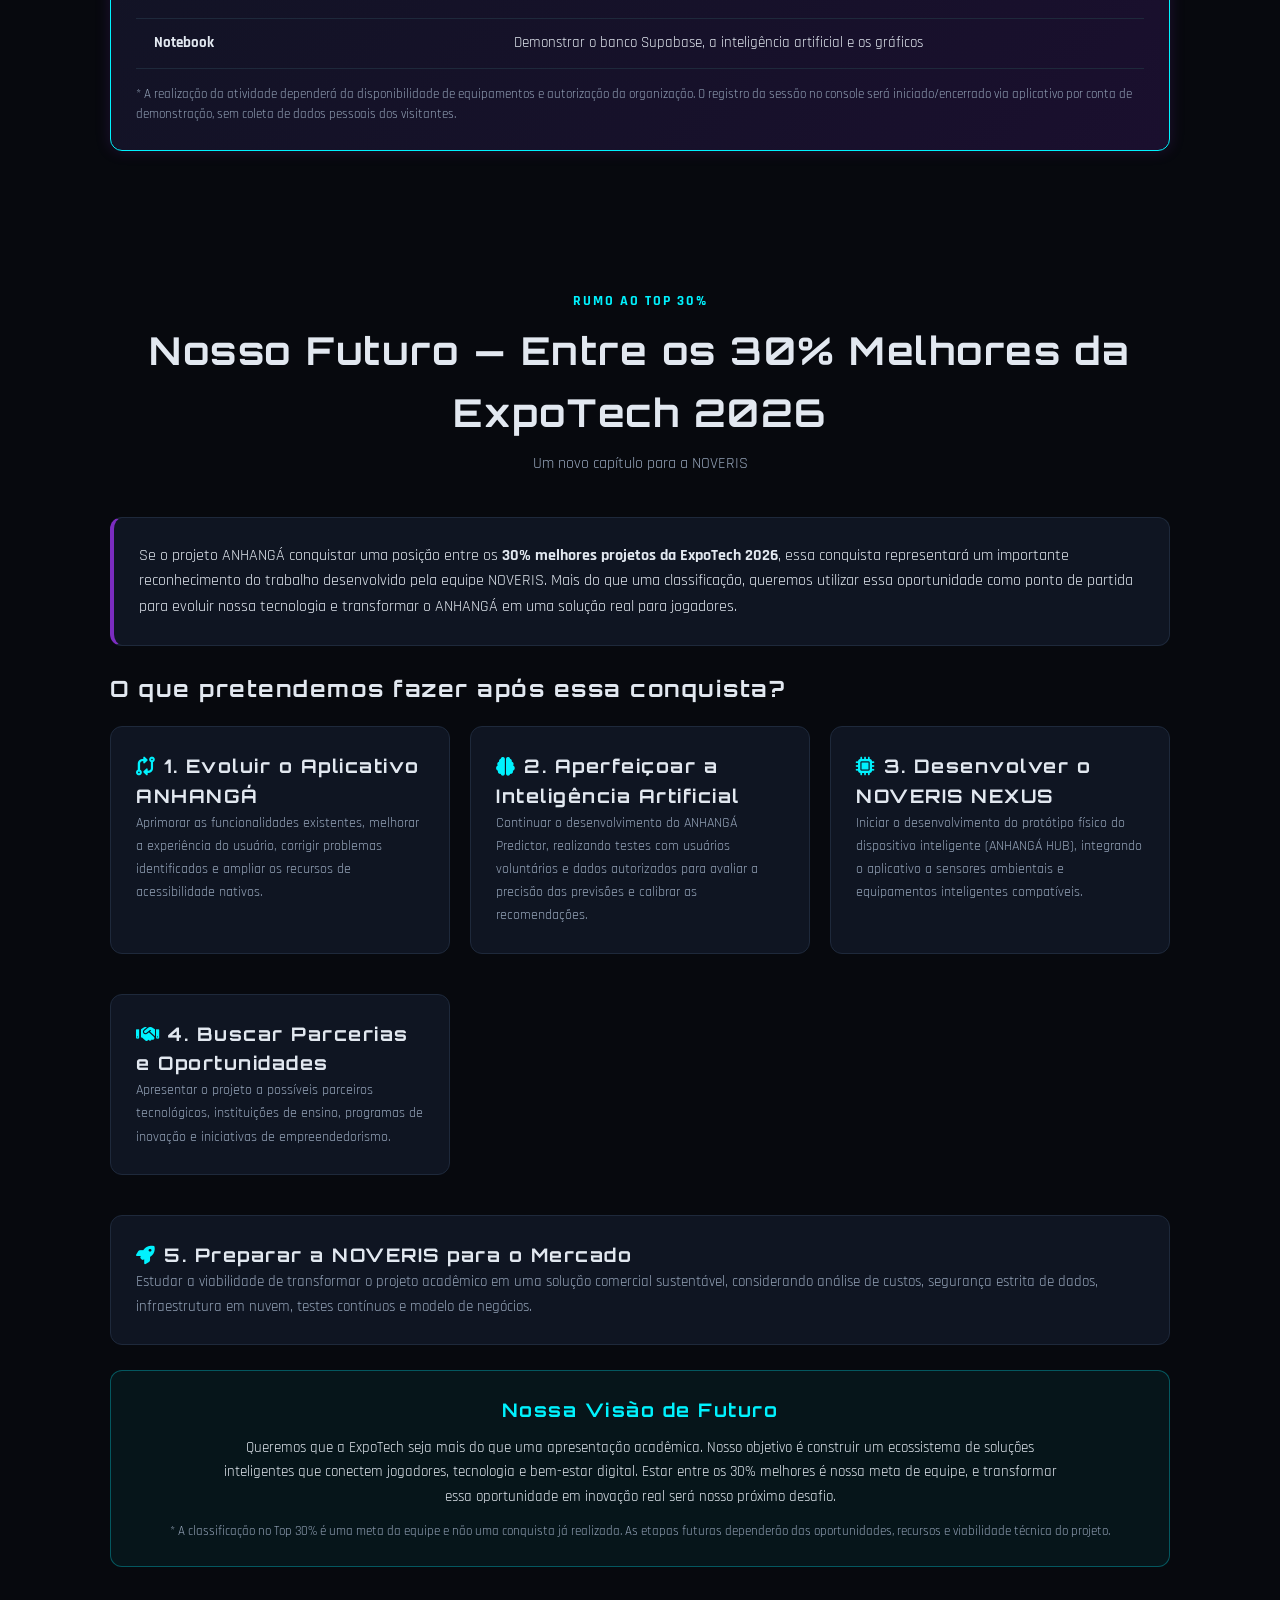
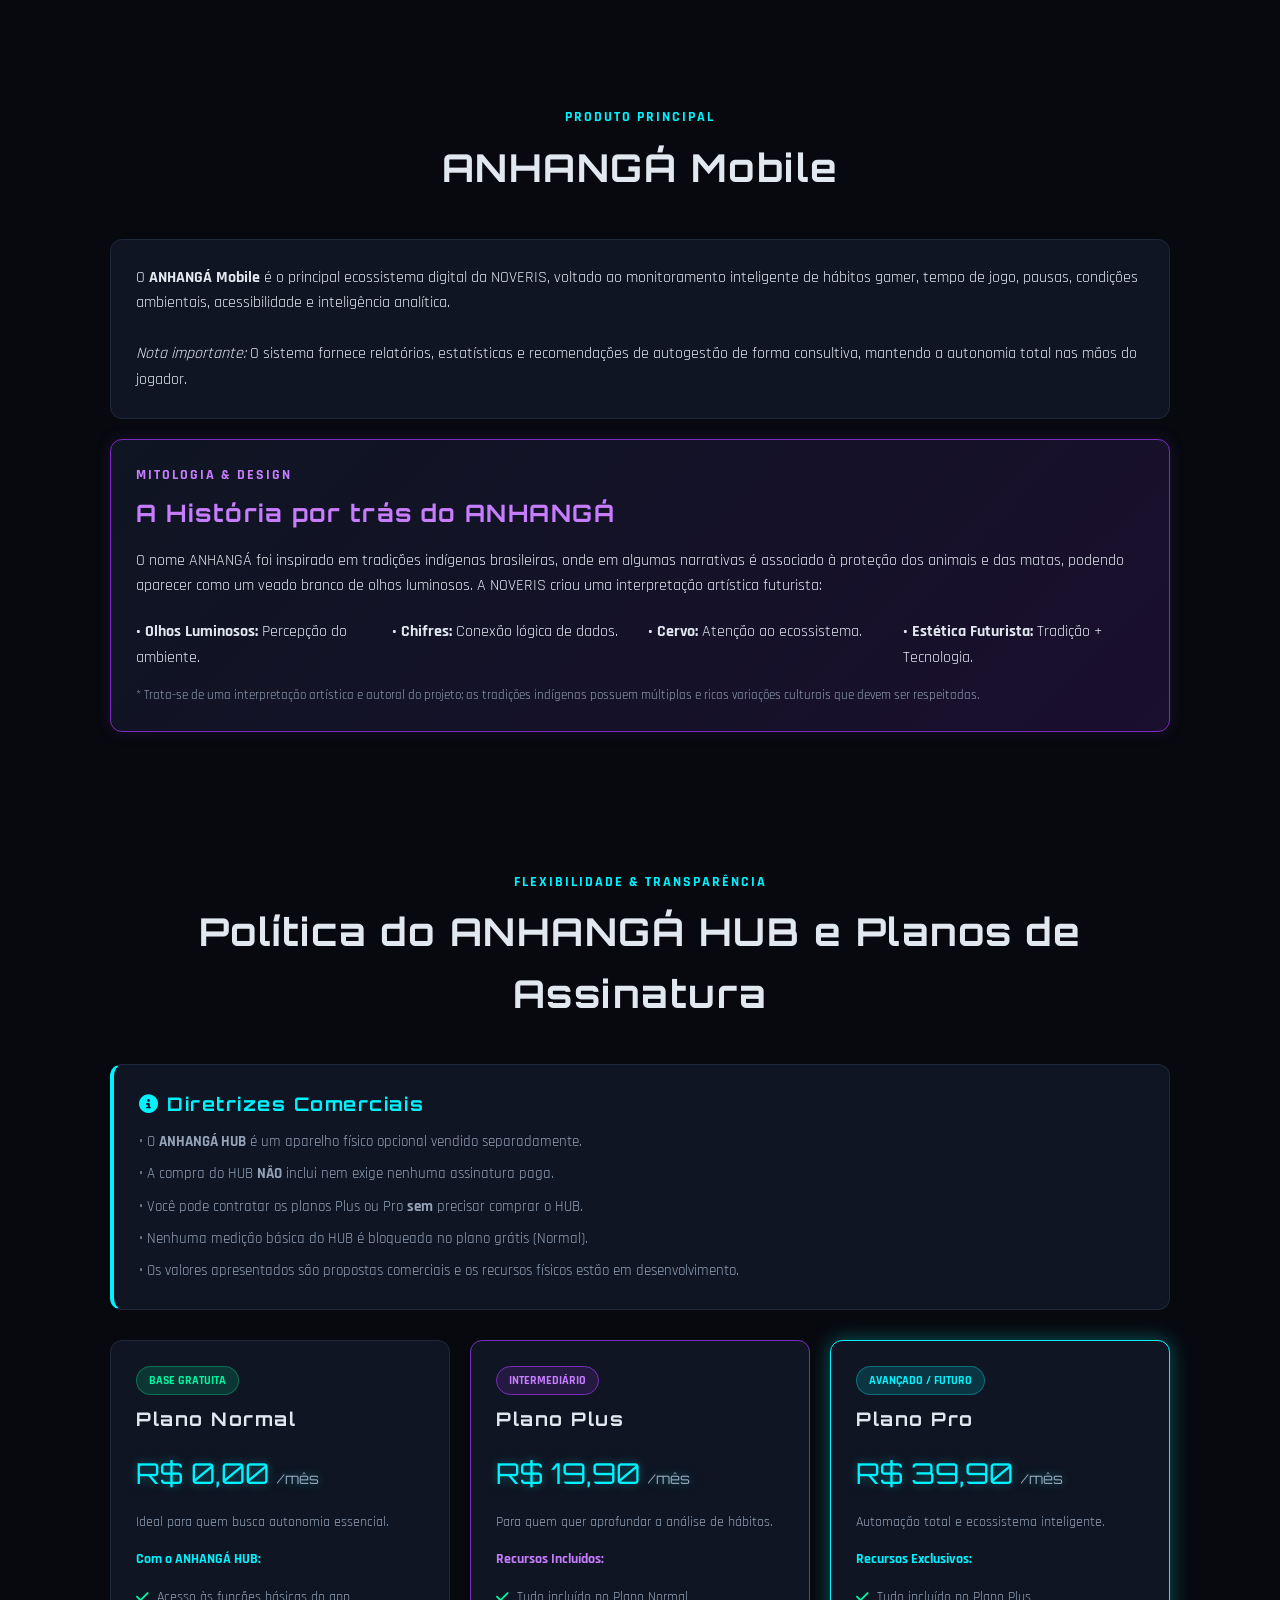
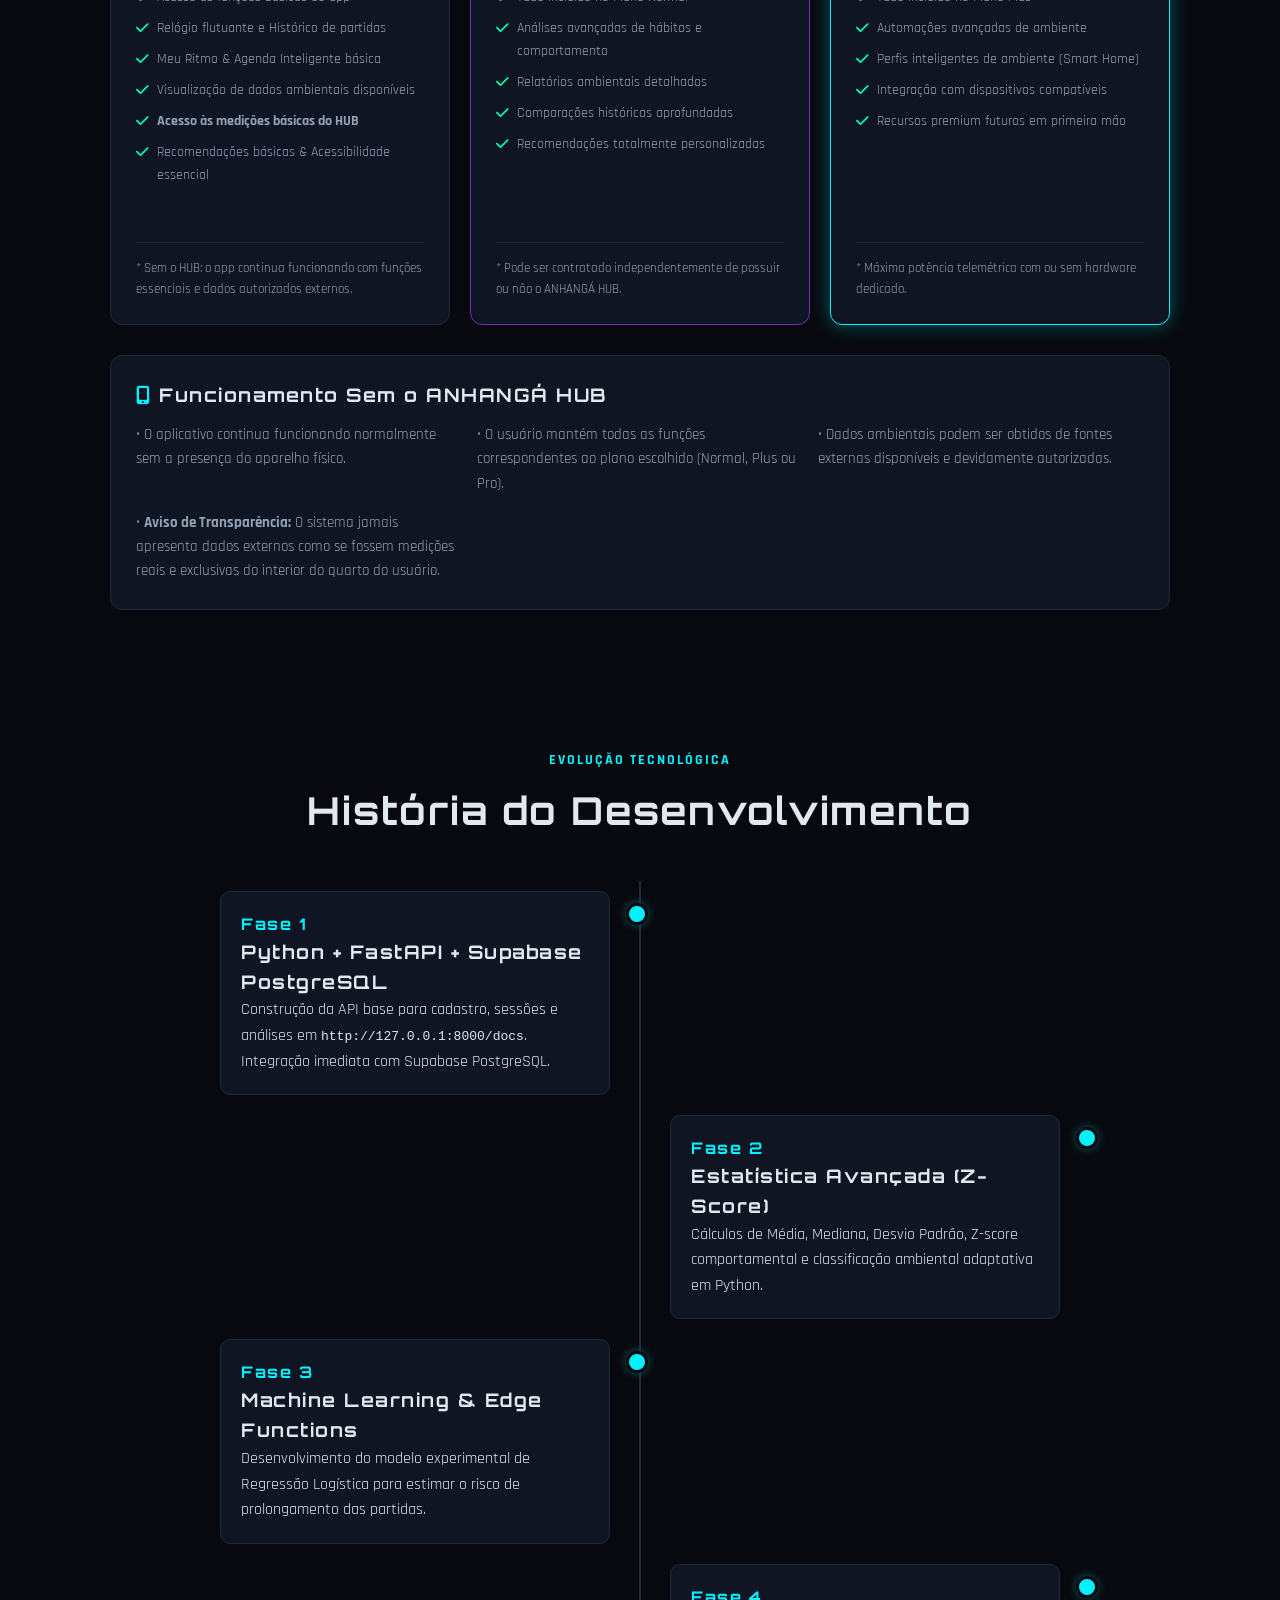
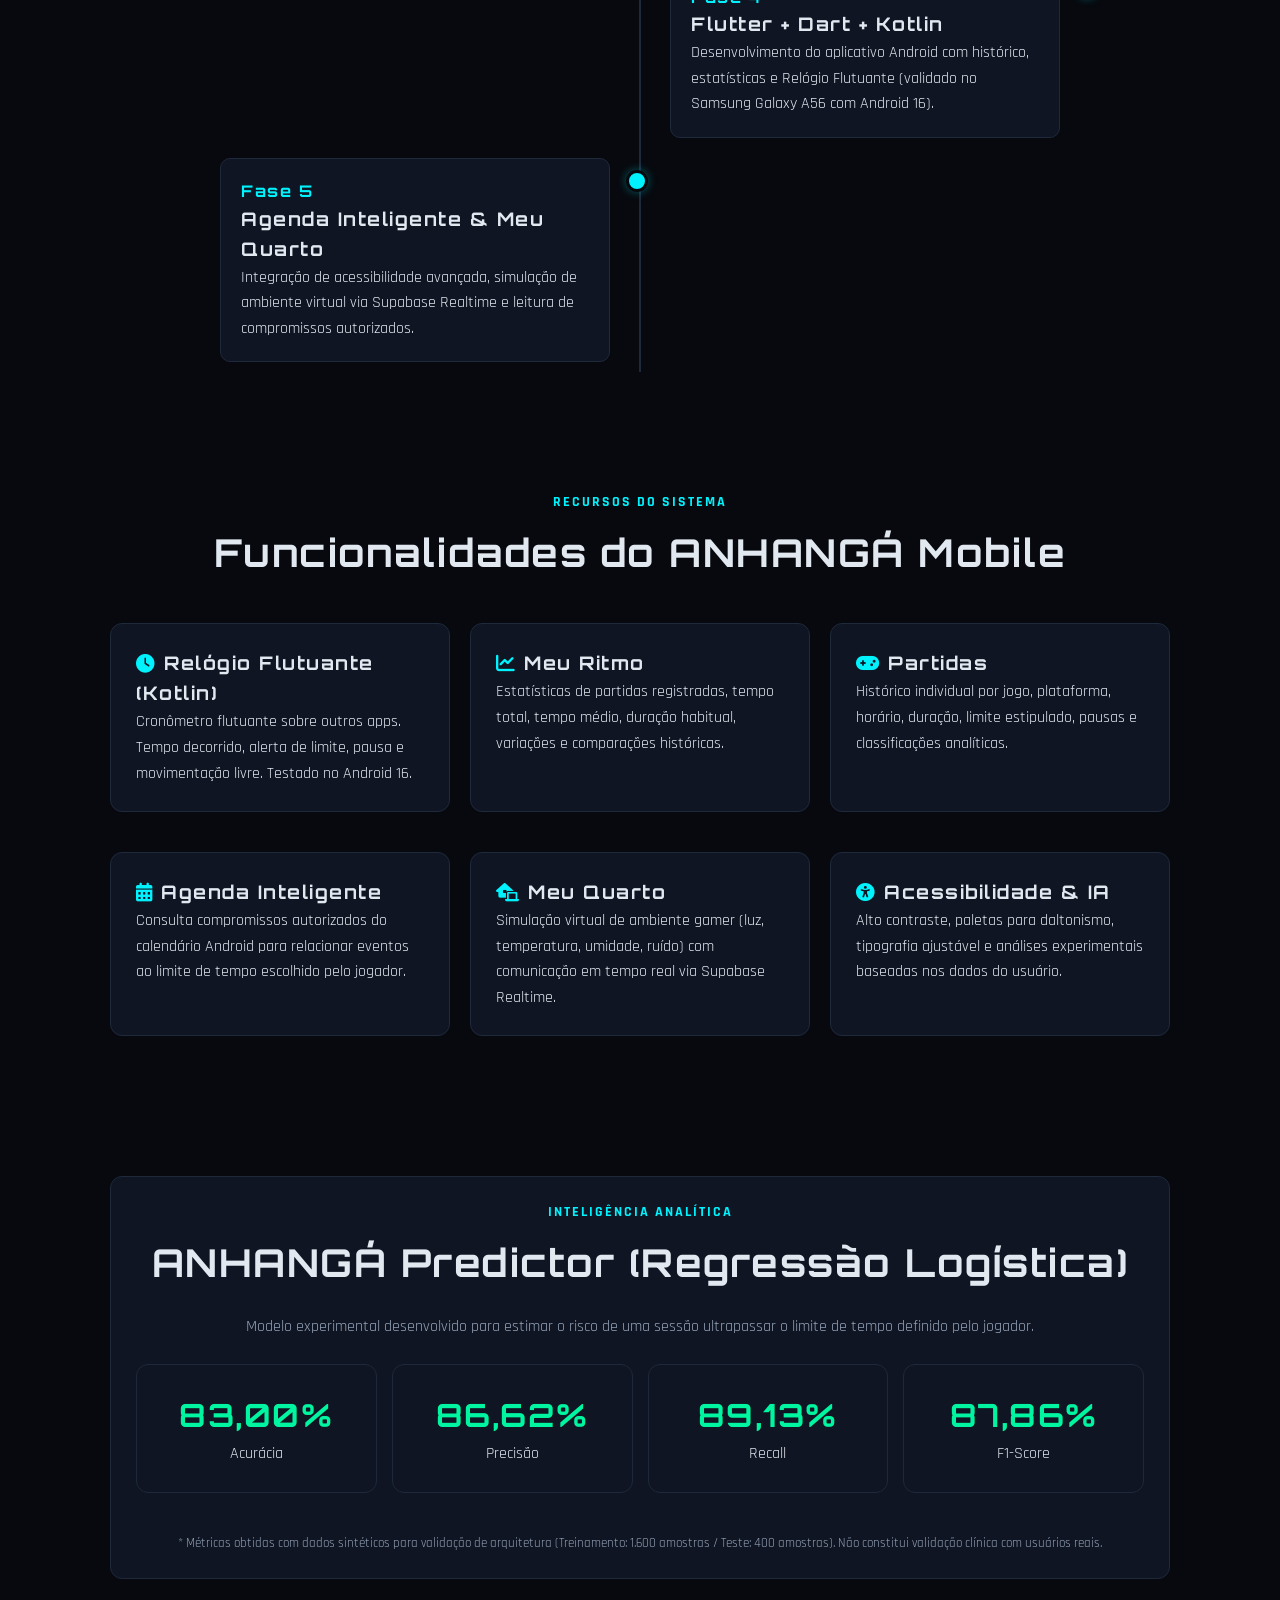
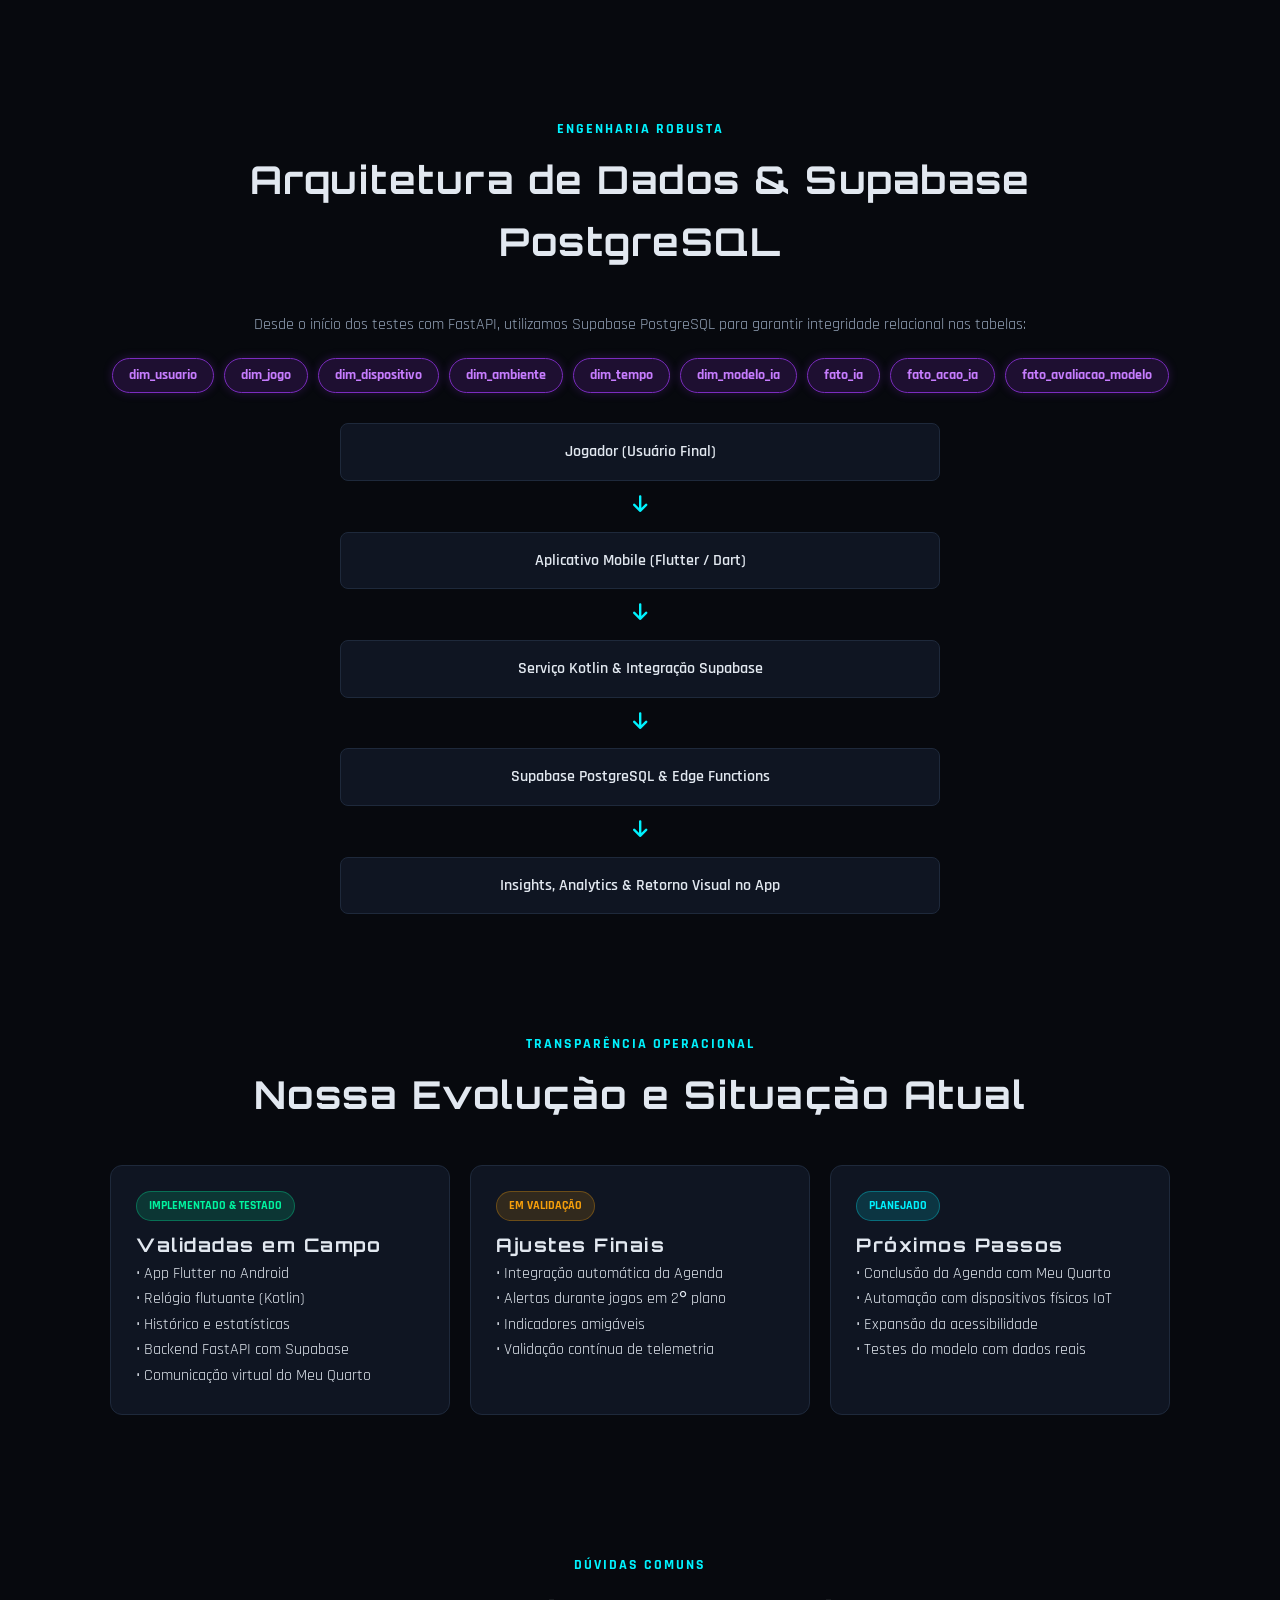
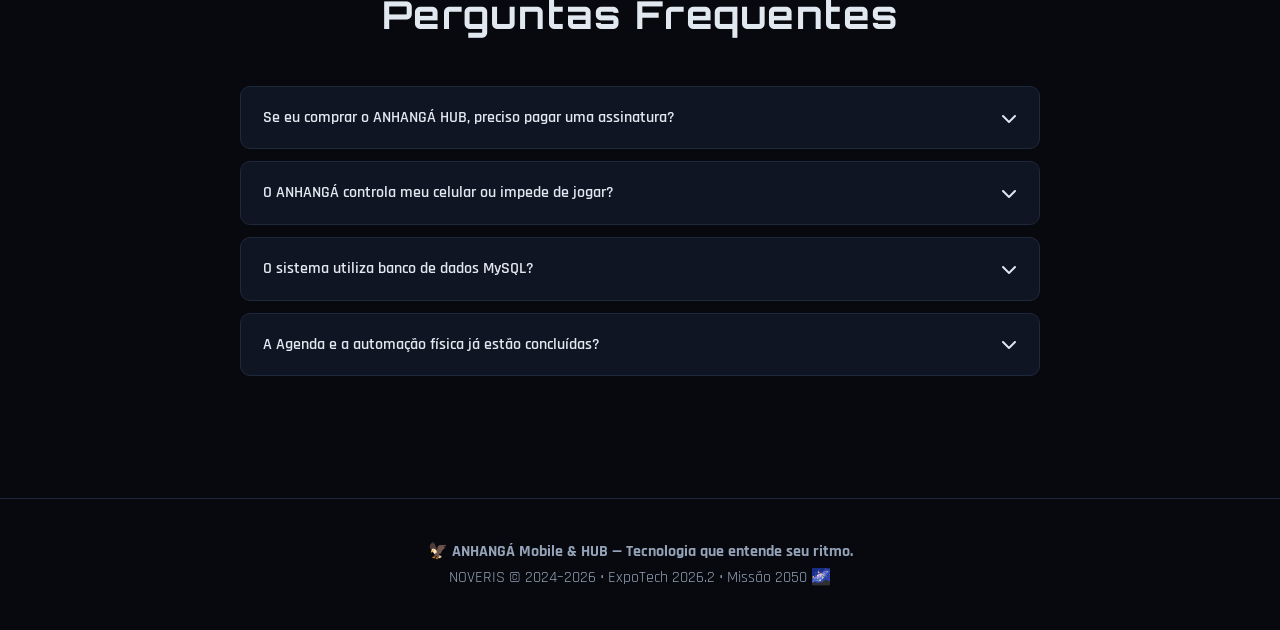
==== commit 31d493c8: "Add ExpoTech 2026 section and update content" ====
--- a/index.html
+++ b/index.html
@@ -437,6 +437,35 @@
       margin-top: 4px;
     }
 
+    /* TABELA DE DEMONSTRAÇÃO XBOX */
+    .table-container {
+      overflow-x: auto;
+      margin-top: 20px;
+    }
+
+    .tech-table {
+      width: 100%;
+      border-collapse: collapse;
+      text-align: left;
+    }
+
+    .tech-table th, .tech-table td {
+      padding: 12px 18px;
+      border-bottom: 1px solid var(--borda-cards);
+    }
+
+    .tech-table th {
+      background: rgba(0, 242, 254, 0.1);
+      color: var(--cor-destaque);
+      font-family: 'Orbitron', sans-serif;
+      font-size: 0.9rem;
+    }
+
+    .tech-table td {
+      color: var(--cor-texto);
+      font-size: 0.95rem;
+    }
+
     /* TIMELINE */
     .timeline {
       position: relative;
@@ -614,6 +643,8 @@
       </a>
       <ul class="nav-links" id="navLinks">
         <li><a href="#sobre">Sobre</a></li>
+        <li><a href="#expotech">ExpoTech 2026</a></li>
+        <li><a href="#top30">Meta Top 30%</a></li>
         <li><a href="#anhanga">ANHANGÁ Mobile</a></li>
         <li><a href="#planos">Planos & HUB</a></li>
         <li><a href="#historia">Desenvolvimento</a></li>
@@ -651,17 +682,17 @@
 
       <h1>🦅 ANHANGÁ Mobile & HUB</h1>
       <p class="subtitle">Análise Neural de Hábitos, Ambiente e Gaming Adaptativo</p>
-      <p class="hero-tagline">Tecnologia que entende seu ritmo. O ANHANGÁ HUB é vendido separadamente, sem obrigatoriedade de assinatura paga.</p>
+      <p class="hero-tagline">Tecnologia que entende seu ritmo. Uma ideia. Um projeto. Um futuro na ExpoTech 2026.</p>
       
       <div class="badge-group">
         <span class="badge">SMART HOME 2050</span>
         <span class="badge secondary-badge">EXPOTECH 2026.2</span>
-        <span class="badge" style="background: rgba(0,245,160,0.15); color: var(--cor-verde); border-color: rgba(0,245,160,0.4);">HUB OPCIONAL</span>
+        <span class="badge" style="background: rgba(0,245,160,0.15); color: var(--cor-verde); border-color: rgba(0,245,160,0.4);">RUMO AO TOP 30%</span>
       </div>
       
       <div class="hero-buttons">
-        <a href="#planos" class="btn primary">Ver Planos & Política do HUB <i class="fa-solid fa-arrow-right"></i></a>
-        <a href="#sobre" class="btn secondary">Nossa história</a>
+        <a href="#expotech" class="btn primary">Nossa ExpoTech 2026 <i class="fa-solid fa-arrow-right"></i></a>
+        <a href="#planos" class="btn secondary">Planos & HUB</a>
       </div>
     </div>
   </section>
@@ -692,6 +723,164 @@
         <div>• <strong>Privacidade:</strong> Proteção estrita.</div>
         <div>• <strong>IA Responsável:</strong> Algoritmos éticos.</div>
       </div>
+    </div>
+  </section>
+
+  <!-- SEÇÃO 1.1: NOSSA PARTICIPAÇÃO NA EXPOTECH 2026 + ESTAÇÃO XBOX -->
+  <section id="expotech" class="container">
+    <div class="section-header">
+      <span>NOVERIS · EXPOTECH 2026</span>
+      <h2>Nossa Participação na ExpoTech 2026</h2>
+      <p style="color:var(--cor-subtitulo); margin-top:10px;">Transformando ideias em inovação. Conheça as tecnologias que levaremos ao evento.</p>
+    </div>
+
+    <div class="card futuristic-card" style="margin-bottom: 30px;">
+      <p>
+        A ExpoTech 2026 será uma oportunidade para apresentarmos o <strong>ANHANGÁ</strong>, nosso projeto de tecnologia e inteligência artificial desenvolvido para melhorar a experiência dos jogadores. Durante o evento, demonstraremos como a NOVERIS utiliza desenvolvimento de software, análise de dados, matemática aplicada e IA para criar soluções voltadas ao universo gamer.
+      </p>
+    </div>
+
+    <!-- O QUE VAMOS APRESENTAR (OS 6 PILARES) -->
+    <div class="grid-3" style="margin-bottom: 40px;">
+      <div class="card futuristic-card">
+        <span style="font-family:'Orbitron'; color:var(--cor-destaque); font-size:1.2rem; font-weight:bold;">01</span>
+        <h3 style="margin:10px 0;"><i class="fa-solid fa-mobile-screen" style="color:var(--cor-destaque);"></i> Aplicativo Mobile</h3>
+        <p style="font-size:0.9rem; color:var(--cor-subtitulo);">Demonstração prática do monitoramento das partidas, controle de tempo, relógio flutuante, histórico e recomendações personalizadas em smartphone Android.</p>
+      </div>
+      <div class="card futuristic-card">
+        <span style="font-family:'Orbitron'; color:var(--cor-destaque); font-size:1.2rem; font-weight:bold;">02</span>
+        <h3 style="margin:10px 0;"><i class="fa-solid fa-brain" style="color:var(--cor-destaque);"></i> Inteligência Artificial</h3>
+        <p style="font-size:0.9rem; color:var(--cor-subtitulo);">Apresentação do ANHANGÁ Predictor (regressão logística) e uso de média, mediana, desvio padrão e Z-score para estimar o risco de prolongamento das sessões.</p>
+      </div>
+      <div class="card futuristic-card">
+        <span style="font-family:'Orbitron'; color:var(--cor-destaque); font-size:1.2rem; font-weight:bold;">03</span>
+        <h3 style="margin:10px 0;"><i class="fa-solid fa-chart-pie" style="color:var(--cor-destaque);"></i> Dados e Gráficos</h3>
+        <p style="font-size:0.9rem; color:var(--cor-subtitulo);">Exibição de indicadores, comparativos entre partidas no PC, celular e console, gráficos de utilização e rankings dos jogos mais jogados.</p>
+      </div>
+      <div class="card futuristic-card">
+        <span style="font-family:'Orbitron'; color:var(--cor-destaque); font-size:1.2rem; font-weight:bold;">04</span>
+        <h3 style="margin:10px 0;"><i class="fa-solid fa-database" style="color:var(--cor-destaque);"></i> Segurança e RLS</h3>
+        <p style="font-size:0.9rem; color:var(--cor-subtitulo);">Demonstração da estrutura Supabase PostgreSQL, relacionamentos entre tabelas dimensionais/fatos e políticas RLS para proteção dos dados do jogador.</p>
+      </div>
+      <div class="card futuristic-card">
+        <span style="font-family:'Orbitron'; color:var(--cor-destaque); font-size:1.2rem; font-weight:bold;">05</span>
+        <h3 style="margin:10px 0;"><i class="fa-solid fa-universal-access" style="color:var(--cor-destaque);"></i> Acessibilidade</h3>
+        <p style="font-size:0.9rem; color:var(--cor-subtitulo);">Apresentação dos recursos de acessibilidade, modos de alto contraste, preferências individuais e configurações dinâmicas de ambiente.</p>
+      </div>
+      <div class="card futuristic-card">
+        <span style="font-family:'Orbitron'; color:var(--cor-destaque); font-size:1.2rem; font-weight:bold;">06</span>
+        <h3 style="margin:10px 0;"><i class="fa-solid fa-cube" style="color:var(--cor-destaque);"></i> O Futuro (NEXUS)</h3>
+        <p style="font-size:0.9rem; color:var(--cor-subtitulo);">Exposição dos planos de evolução e da proposta do NOVERIS NEXUS (ANHANGÁ HUB), dispositivo conceitual para integração física com sensores IoT.</p>
+      </div>
+    </div>
+
+    <!-- ESTAÇÃO XBOX INTERATIVA -->
+    <div class="card futuristic-card curiosidade-card" style="border-color: var(--cor-destaque);">
+      <div style="display:flex; align-items:center; gap:12px; margin-bottom:15px;">
+        <i class="fa-brands fa-xbox" style="font-size:2.2rem; color:var(--cor-verde);"></i>
+        <div>
+          <h3 style="color:#ffffff;">🎮 Estação Xbox — Experiência Gamer Interativa NOVERIS</h3>
+          <span style="font-size:0.85rem; color:var(--cor-verde);">Demonstração Prática no Estande</span>
+        </div>
+      </div>
+      <p style="color:var(--cor-subtitulo); margin-bottom:15px;">
+        Na ExpoTech 2026, a NOVERIS pretende disponibilizar um console <strong>Xbox</strong> conectado a uma televisão para que os visitantes joguem partidas curtas (3 a 5 minutos) enquanto nossa equipe registra o tempo de jogo utilizando o aplicativo ANHANGÁ Mobile em um smartphone de teste.
+      </p>
+      <p style="color:var(--cor-subtitulo); margin-bottom:20px;">
+        Ao final de cada sessão, apresentaremos os dados coletados no dashboard (duração, gráficos e estatísticas) e demonstraremos o funcionamento experimental do <em>ANHANGÁ Predictor</em> com dados de teste.
+      </p>
+
+      <h4 style="color:var(--cor-destaque); margin-bottom:10px;">Organização da Estação Gamer:</h4>
+      <div class="table-container">
+        <table class="tech-table">
+          <thead>
+            <tr>
+              <th>Equipamento</th>
+              <th>Função na Demonstração</th>
+            </tr>
+          </thead>
+          <tbody>
+            <tr>
+              <td><strong>Console Xbox</strong></td>
+              <td>Permitir que os visitantes joguem durante a apresentação</td>
+            </tr>
+            <tr>
+              <td><strong>TV ou Monitor</strong></td>
+              <td>Exibir a partida em tempo real para o visitante e o público</td>
+            </tr>
+            <tr>
+              <td><strong>Controle Xbox</strong></td>
+              <td>Garantir a participação interativa dos visitantes do estande</td>
+            </tr>
+            <tr>
+              <td><strong>Smartphone Samsung (ANHANGÁ)</strong></td>
+              <td>Registrar as sessões e exibir os resultados no aplicativo</td>
+            </tr>
+            <tr>
+              <td><strong>Notebook</strong></td>
+              <td>Demonstrar o banco Supabase, a inteligência artificial e os gráficos</td>
+            </tr>
+          </tbody>
+        </table>
+      </div>
+      <p style="font-size:0.8rem; color:var(--cor-subtitulo); margin-top:15px;">
+        * A realização da atividade dependerá da disponibilidade de equipamentos e autorização da organização. O registro da sessão no console será iniciado/encerrado via aplicativo por conta de demonstração, sem coleta de dados pessoais dos visitantes.
+      </p>
+    </div>
+  </section>
+
+  <!-- SEÇÃO 1.2: META DA NOVERIS: TOP 30% DA EXPOTECH -->
+  <section id="top30" class="container">
+    <div class="section-header">
+      <span>Rumo ao Top 30%</span>
+      <h2>Nosso Futuro — Entre os 30% Melhores da ExpoTech 2026</h2>
+      <p style="color:var(--cor-subtitulo); margin-top:8px;">Um novo capítulo para a NOVERIS</p>
+    </div>
+
+    <div class="card futuristic-card" style="margin-bottom:25px; border-left:4px solid var(--cor-secundaria);">
+      <p>
+        Se o projeto ANHANGÁ conquistar uma posição entre os <strong>30% melhores projetos da ExpoTech 2026</strong>, essa conquista representará um importante reconhecimento do trabalho desenvolvido pela equipe NOVERIS. Mais do que uma classificação, queremos utilizar essa oportunidade como ponto de partida para evoluir nossa tecnologia e transformar o ANHANGÁ em uma solução real para jogadores.
+      </p>
+    </div>
+
+    <div class="section-header" style="text-align:left; margin-bottom:20px;">
+      <h3 style="font-size:1.4rem;">O que pretendemos fazer após essa conquista?</h3>
+    </div>
+
+    <div class="grid-2">
+      <div class="card futuristic-card">
+        <h3><i class="fa-solid fa-code-compare" style="color:var(--cor-destaque);"></i> 1. Evoluir o Aplicativo ANHANGÁ</h3>
+        <p style="font-size:0.9rem; color:var(--cor-subtitulo);">Aprimorar as funcionalidades existentes, melhorar a experiência do usuário, corrigir problemas identificados e ampliar os recursos de acessibilidade nativos.</p>
+      </div>
+      <div class="card futuristic-card">
+        <h3><i class="fa-solid fa-brain" style="color:var(--cor-destaque);"></i> 2. Aperfeiçoar a Inteligência Artificial</h3>
+        <p style="font-size:0.9rem; color:var(--cor-subtitulo);">Continuar o desenvolvimento do ANHANGÁ Predictor, realizando testes com usuários voluntários e dados autorizados para avaliar a precisão das previsões e calibrar as recomendações.</p>
+      </div>
+      <div class="card futuristic-card">
+        <h3><i class="fa-solid fa-microchip" style="color:var(--cor-destaque);"></i> 3. Desenvolver o NOVERIS NEXUS</h3>
+        <p style="font-size:0.9rem; color:var(--cor-subtitulo);">Iniciar o desenvolvimento do protótipo físico do dispositivo inteligente (ANHANGÁ HUB), integrando o aplicativo a sensores ambientais e equipamentos inteligentes compatíveis.</p>
+      </div>
+      <div class="card futuristic-card">
+        <h3><i class="fa-solid fa-handshake" style="color:var(--cor-destaque);"></i> 4. Buscar Parcerias e Oportunidades</h3>
+        <p style="font-size:0.9rem; color:var(--cor-subtitulo);">Apresentar o projeto a possíveis parceiros tecnológicos, instituições de ensino, programas de inovação e iniciativas de empreendedorismo.</p>
+      </div>
+    </div>
+
+    <div class="card futuristic-card" style="margin-top:20px;">
+      <h3><i class="fa-solid fa-rocket" style="color:var(--cor-destaque);"></i> 5. Preparar a NOVERIS para o Mercado</h3>
+      <p style="font-size:0.95rem; color:var(--cor-subtitulo);">
+        Estudar a viabilidade de transformar o projeto acadêmico em uma solução comercial sustentável, considerando análise de custos, segurança estrita de dados, infraestrutura em nuvem, testes contínuos e modelo de negócios.
+      </p>
+    </div>
+
+    <div class="card futuristic-card" style="background: rgba(0, 242, 254, 0.05); border-color: rgba(0, 242, 254, 0.3); text-align:center; margin-top:25px;">
+      <h3 style="color:var(--cor-destaque); margin-bottom:10px;">Nossa Visão de Futuro</h3>
+      <p style="color:var(--cor-texto); max-width:850px; margin:0 auto; font-size:0.95rem;">
+        Queremos que a ExpoTech seja mais do que uma apresentação acadêmica. Nosso objetivo é construir um ecossistema de soluções inteligentes que conectem jogadores, tecnologia e bem-estar digital. Estar entre os 30% melhores é nossa meta de equipe, e transformar essa oportunidade em inovação real será nosso próximo desafio.
+      </p>
+      <p style="font-size:0.8rem; color:var(--cor-subtitulo); margin-top:12px;">
+        * A classificação no Top 30% é uma meta da equipe e não uma conquista já realizada. As etapas futuras dependerão das oportunidades, recursos e viabilidade técnica do projeto.
+      </p>
     </div>
   </section>
 
@@ -733,7 +922,7 @@
     </div>
   </section>
 
-  <!-- SEÇÃO 2.1: NOVA POLÍTICA DO ANHANGÁ HUB E PLANOS -->
+  <!-- SEÇÃO 2.1: POLÍTICA DO ANHANGÁ HUB E PLANOS DE ASSINATURA -->
   <section id="planos" class="container">
     <div class="section-header">
       <span>Flexibilidade & Transparência</span>
@@ -1018,7 +1207,7 @@
     </div>
 
     <div class="faq-container">
-      <!-- NOVA PERG FREQ SOLICITADA -->
+      <!-- PERGUNTA FREQUENTE DO HUB E ASSINATURA -->
       <div class="faq-item">
         <div class="faq-question">
           <span>Se eu comprar o ANHANGÁ HUB, preciso pagar uma assinatura?</span>
@@ -1028,6 +1217,7 @@
           Não. Você pode comprar o ANHANGÁ HUB e continuar utilizando o plano Normal gratuitamente, com acesso às funções básicas e às medições disponibilizadas pelo aparelho. Os planos Plus e Pro são opcionais.
         </div>
       </div>
+
       <div class="faq-item">
         <div class="faq-question">
           <span>O ANHANGÁ controla meu celular ou impede de jogar?</span>
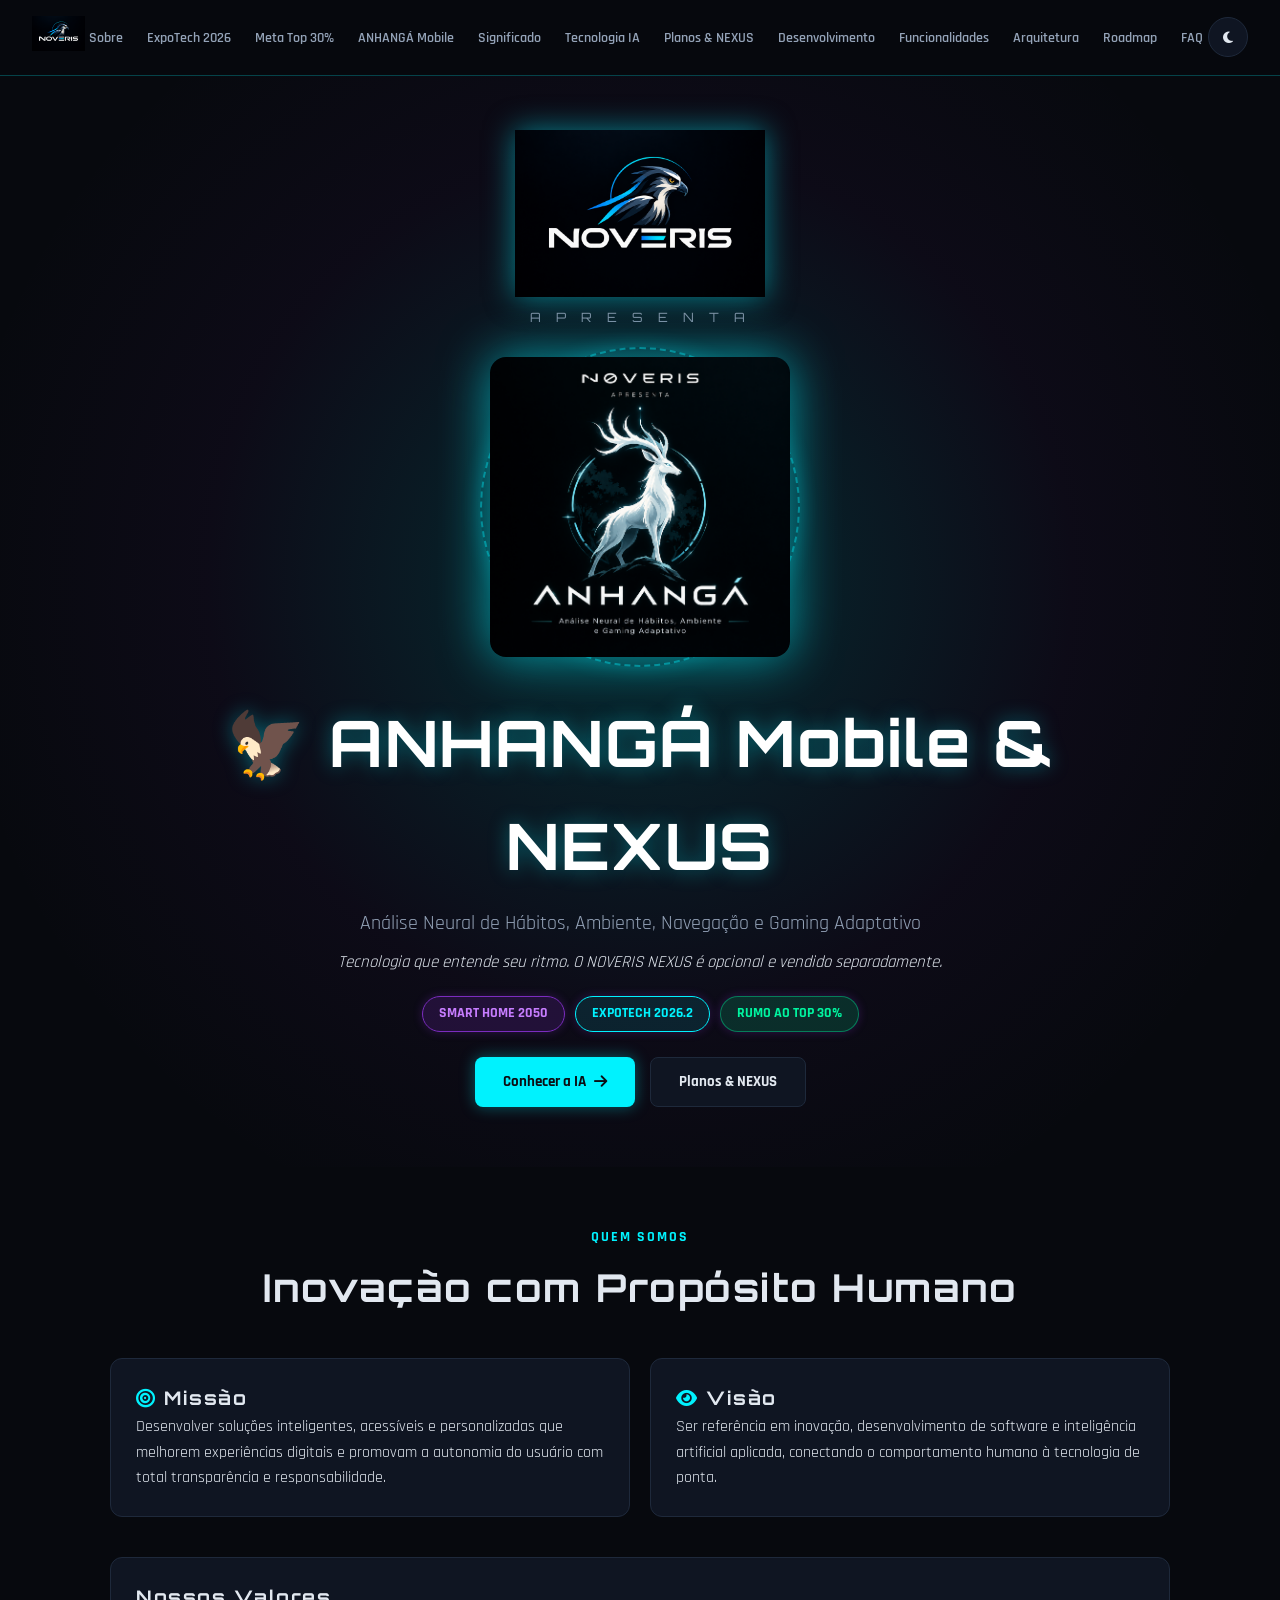
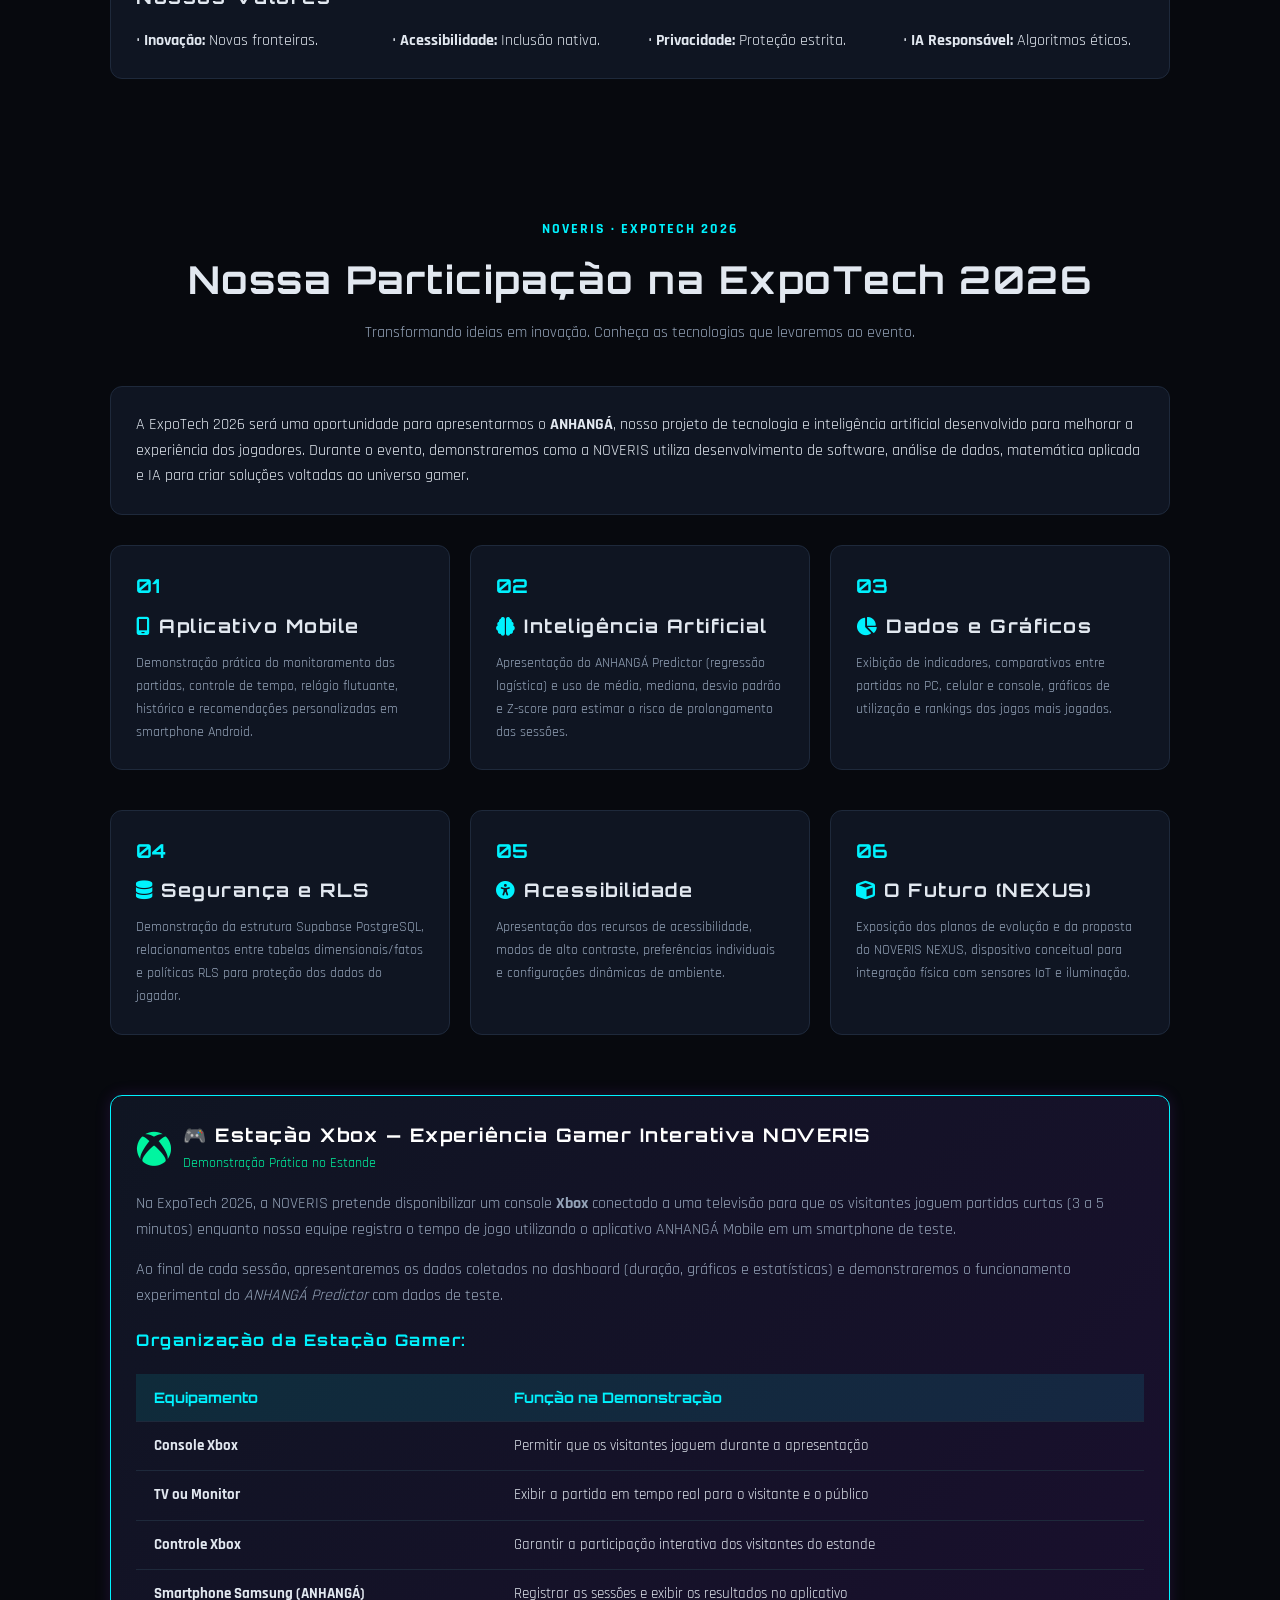
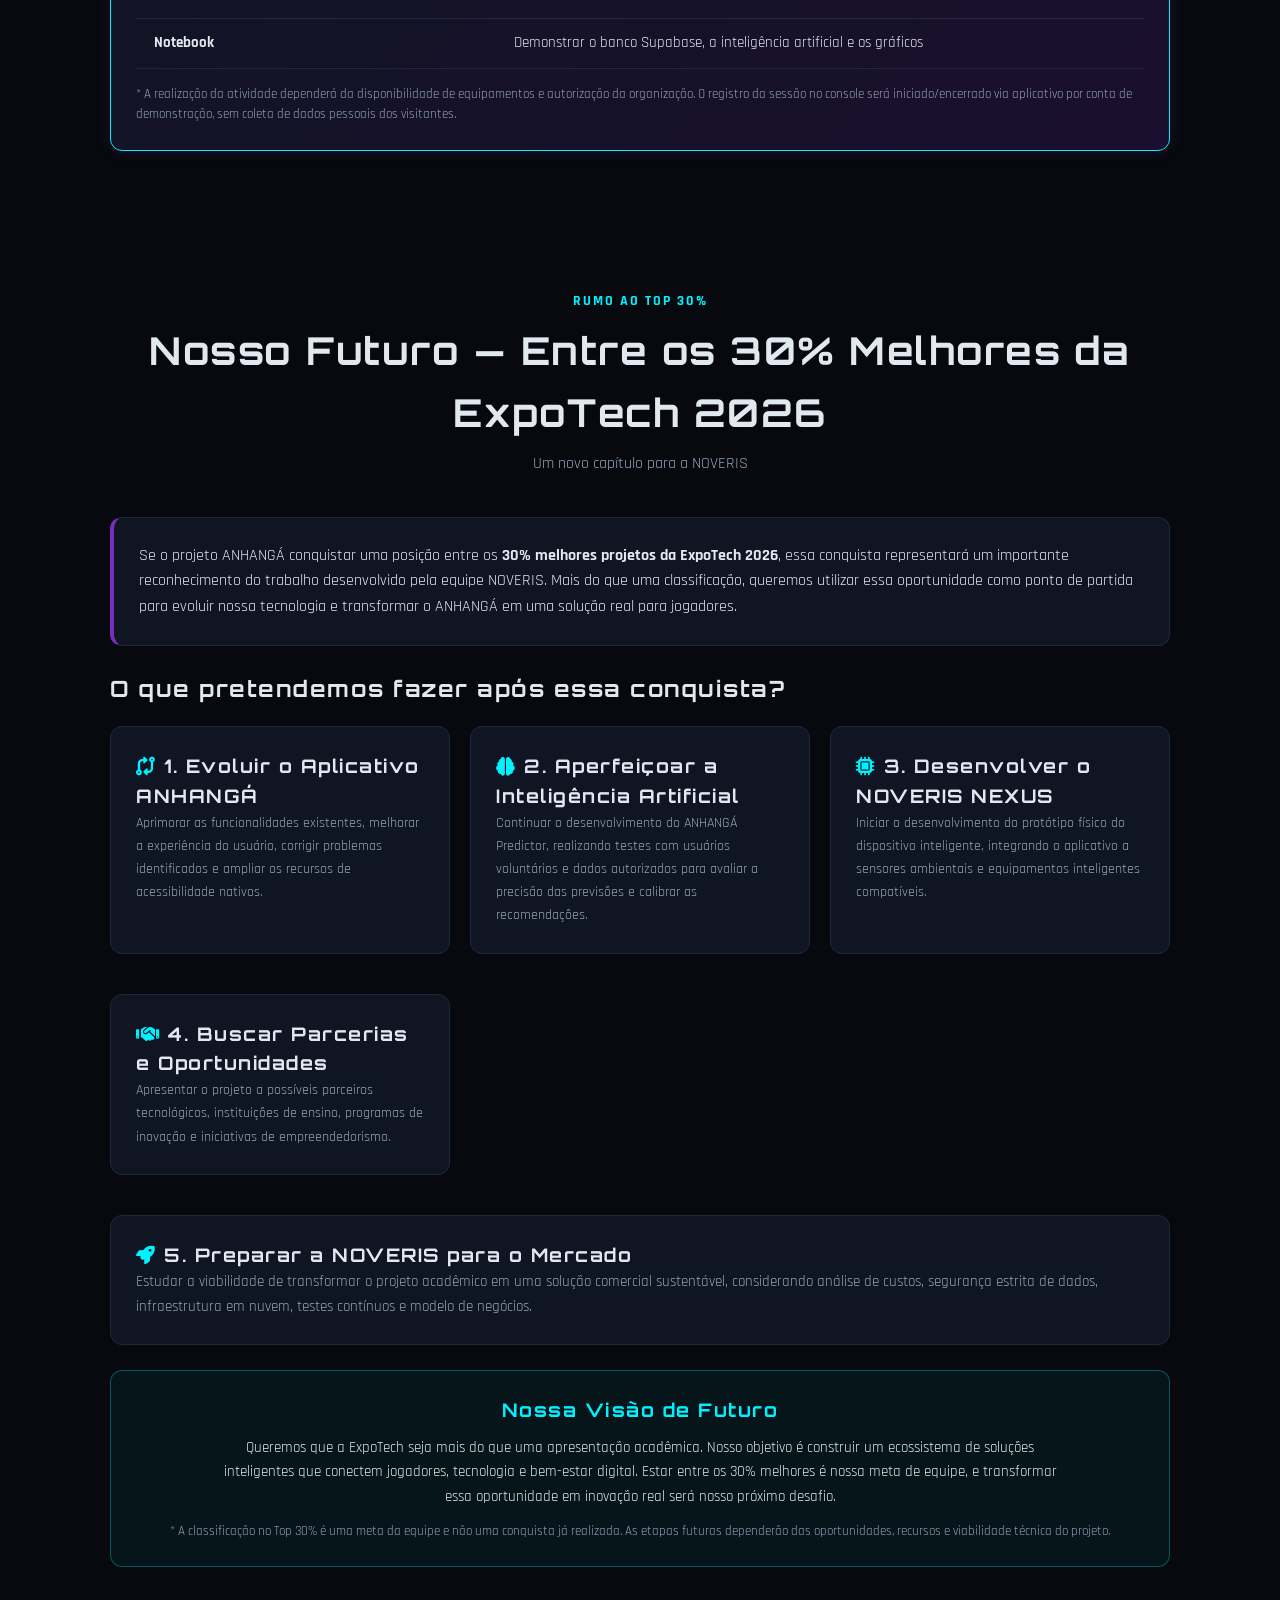
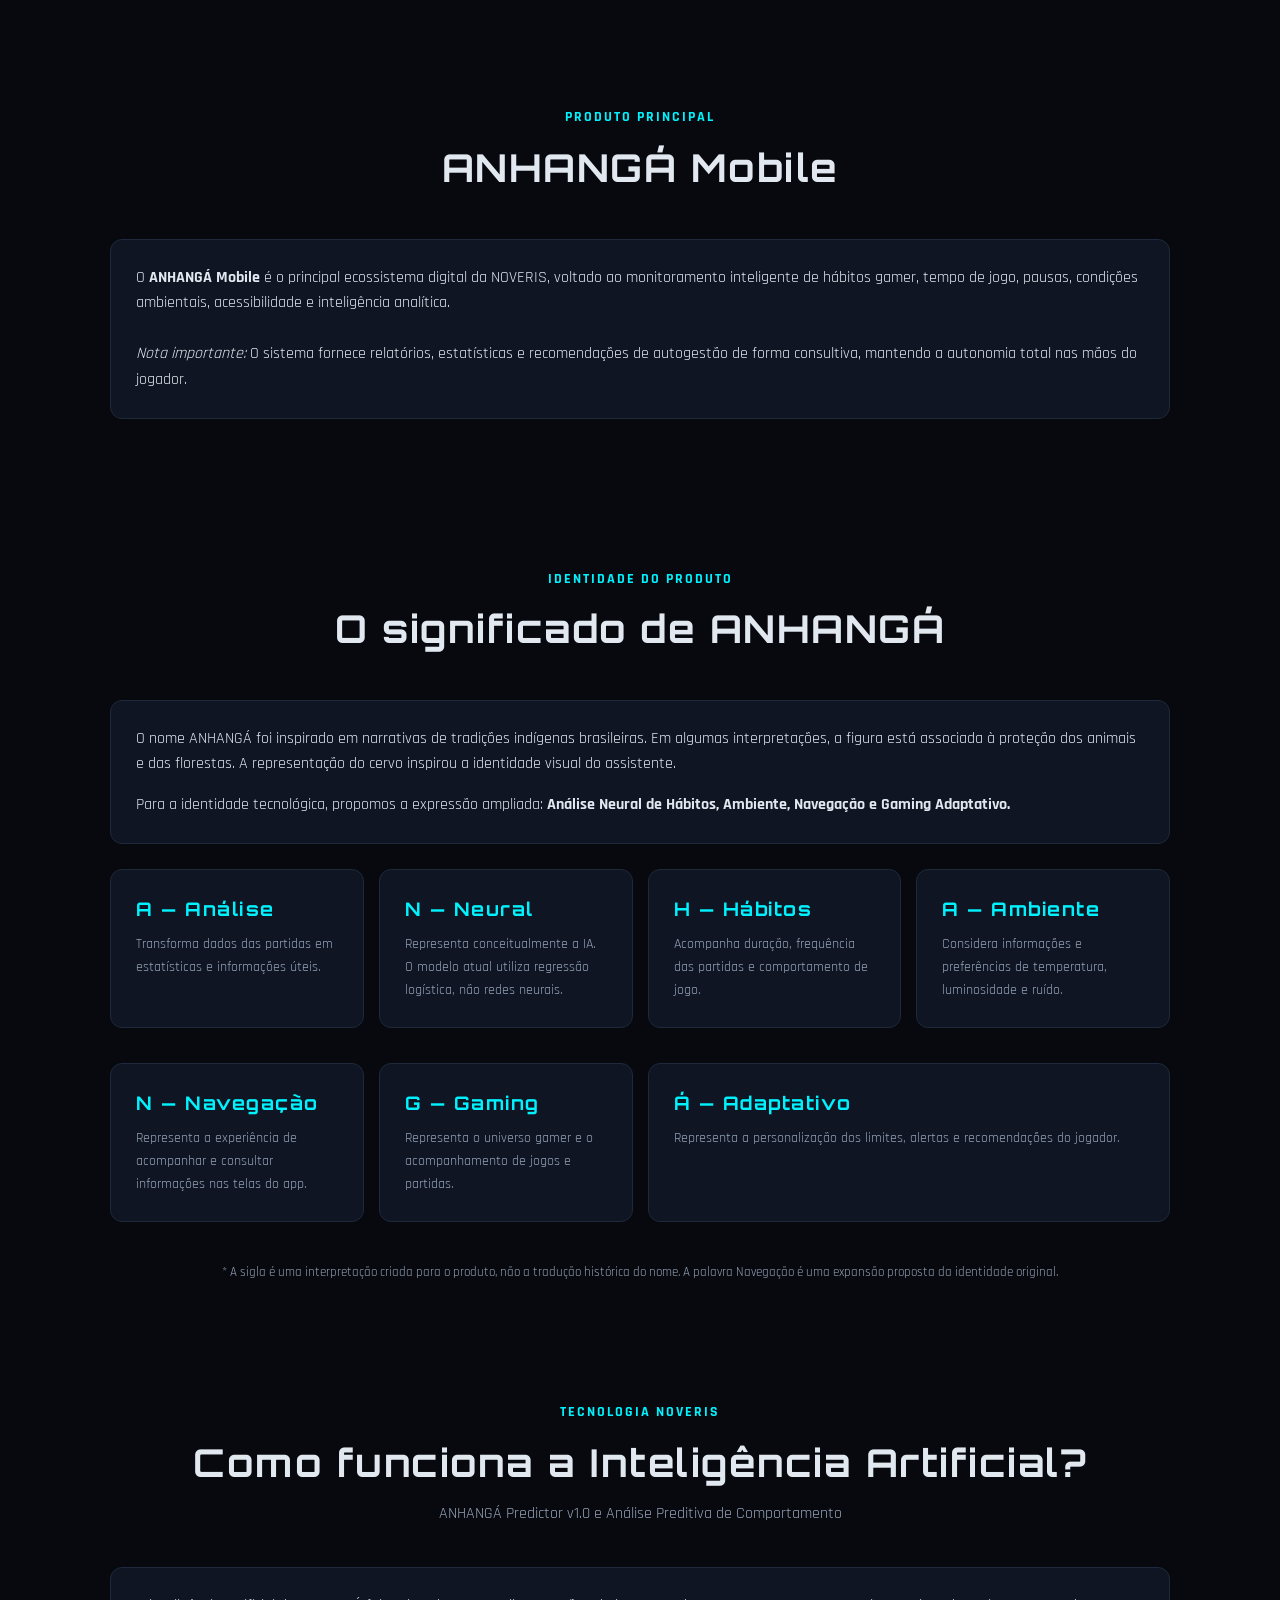
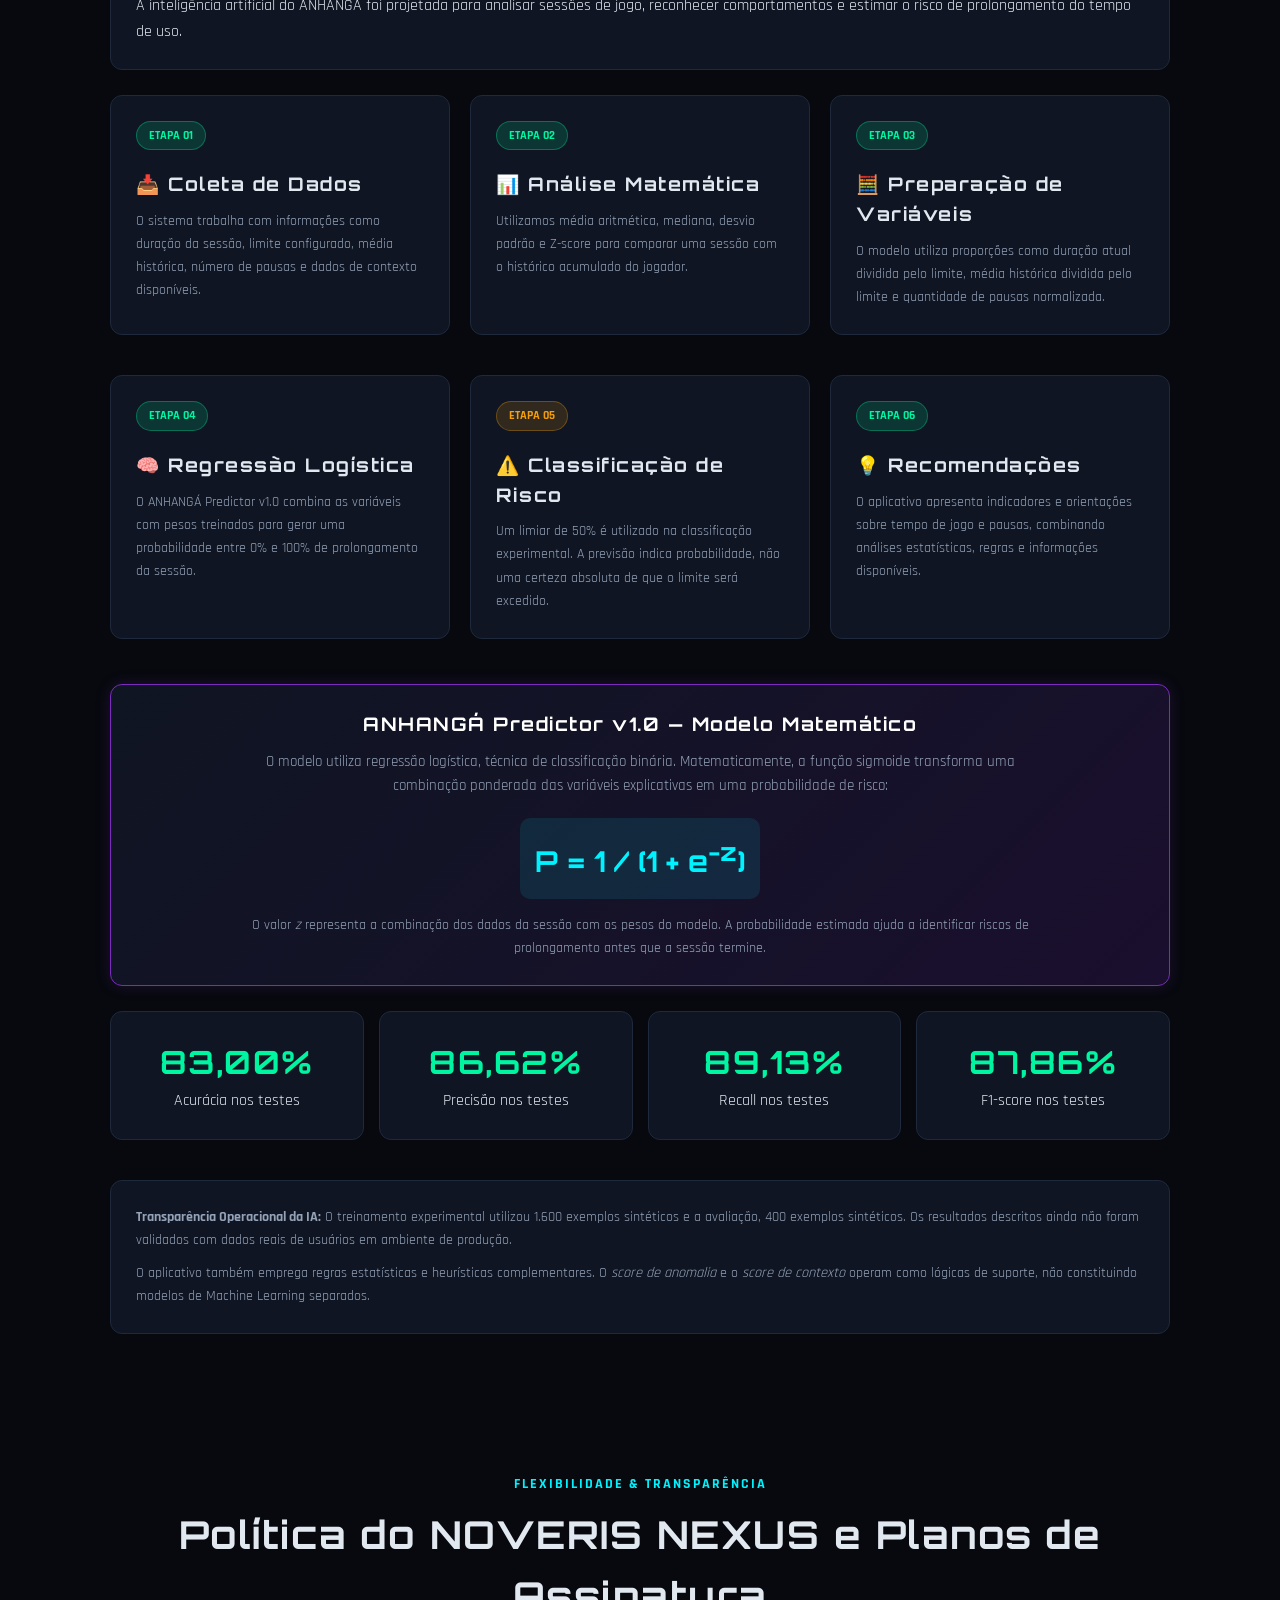
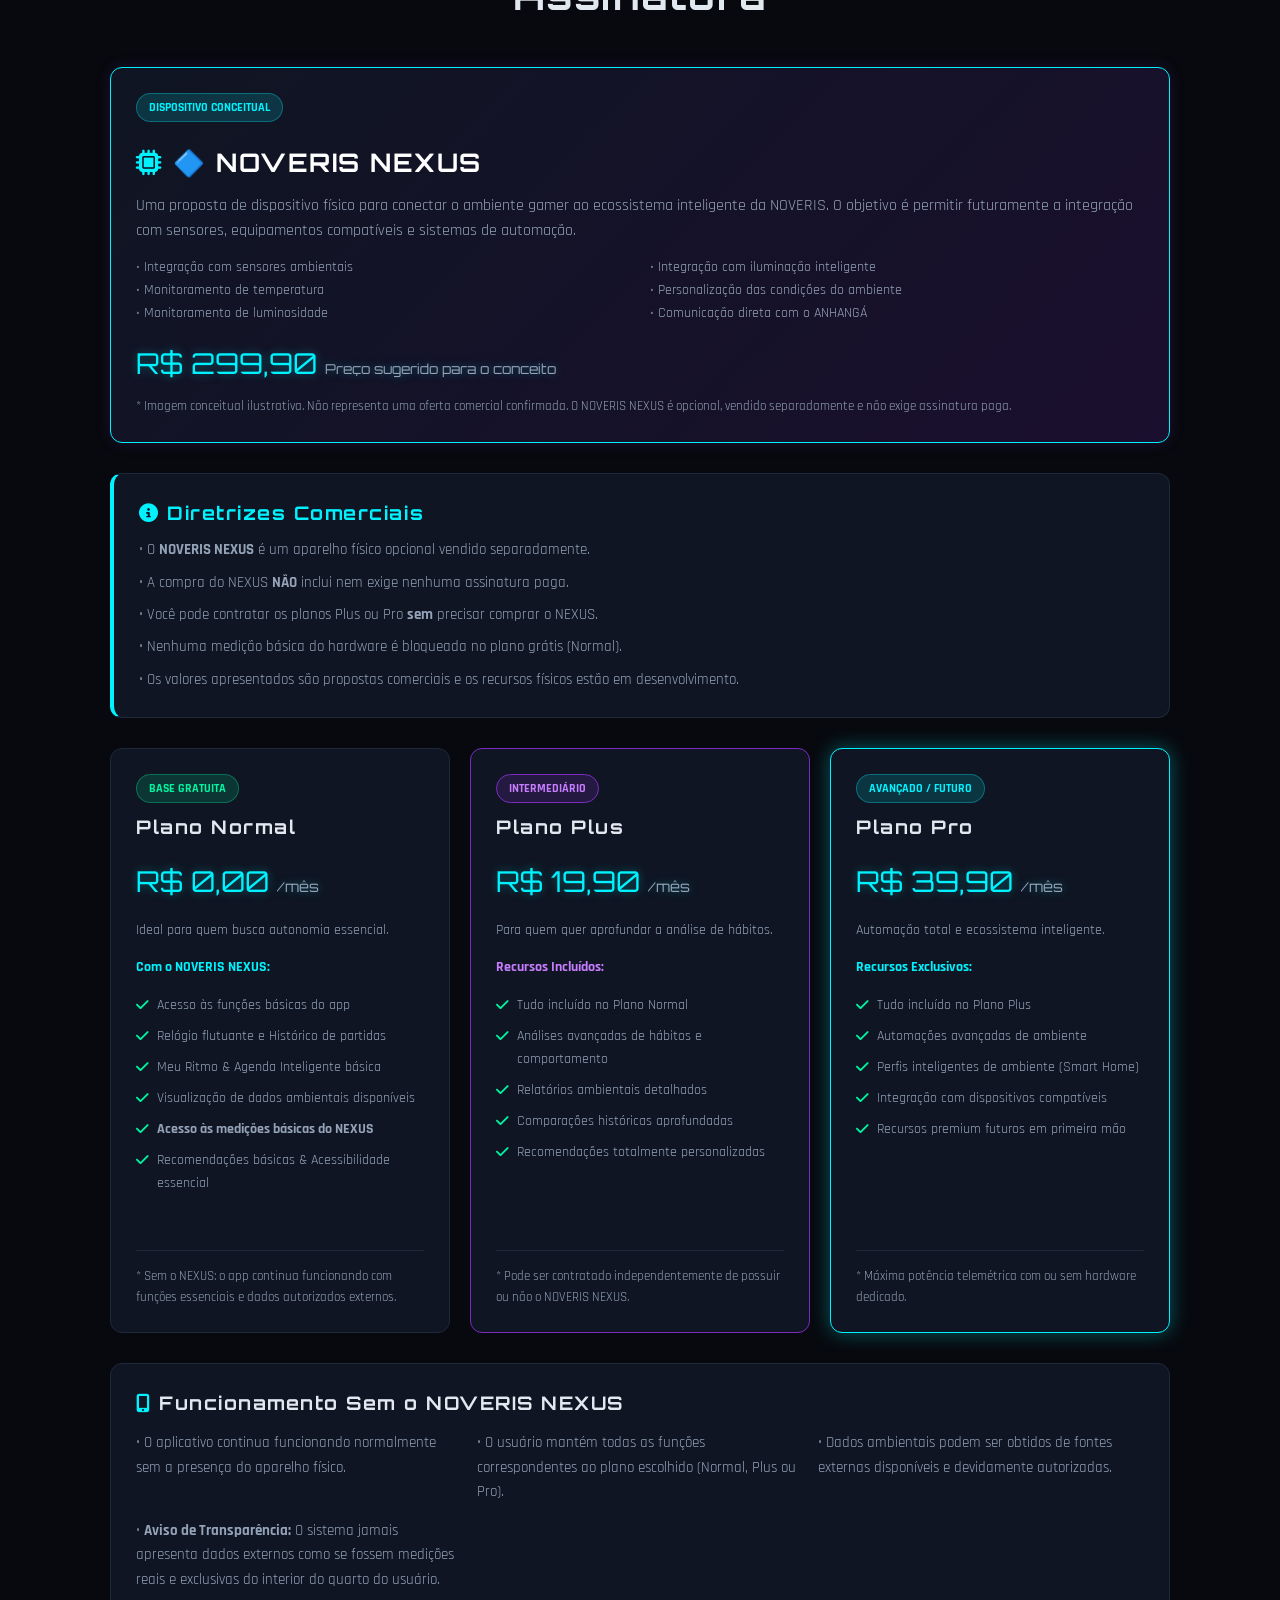
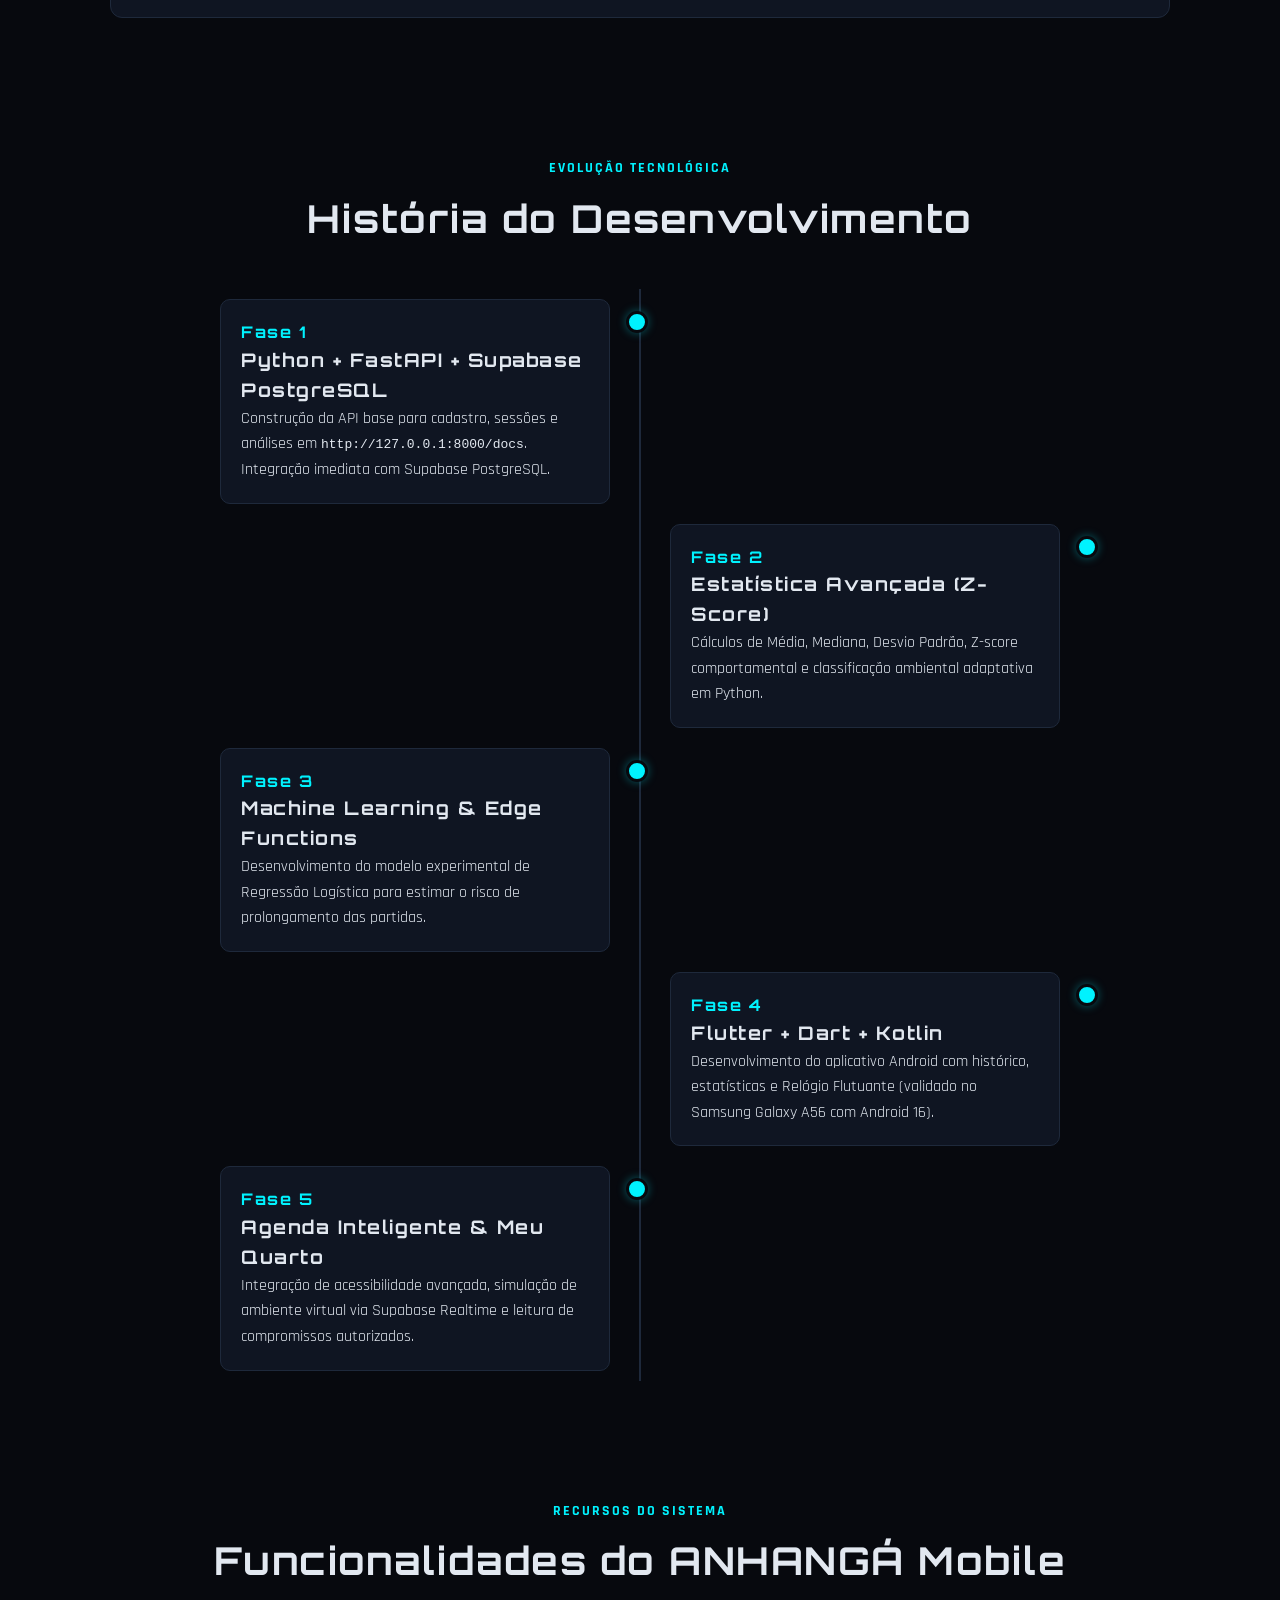
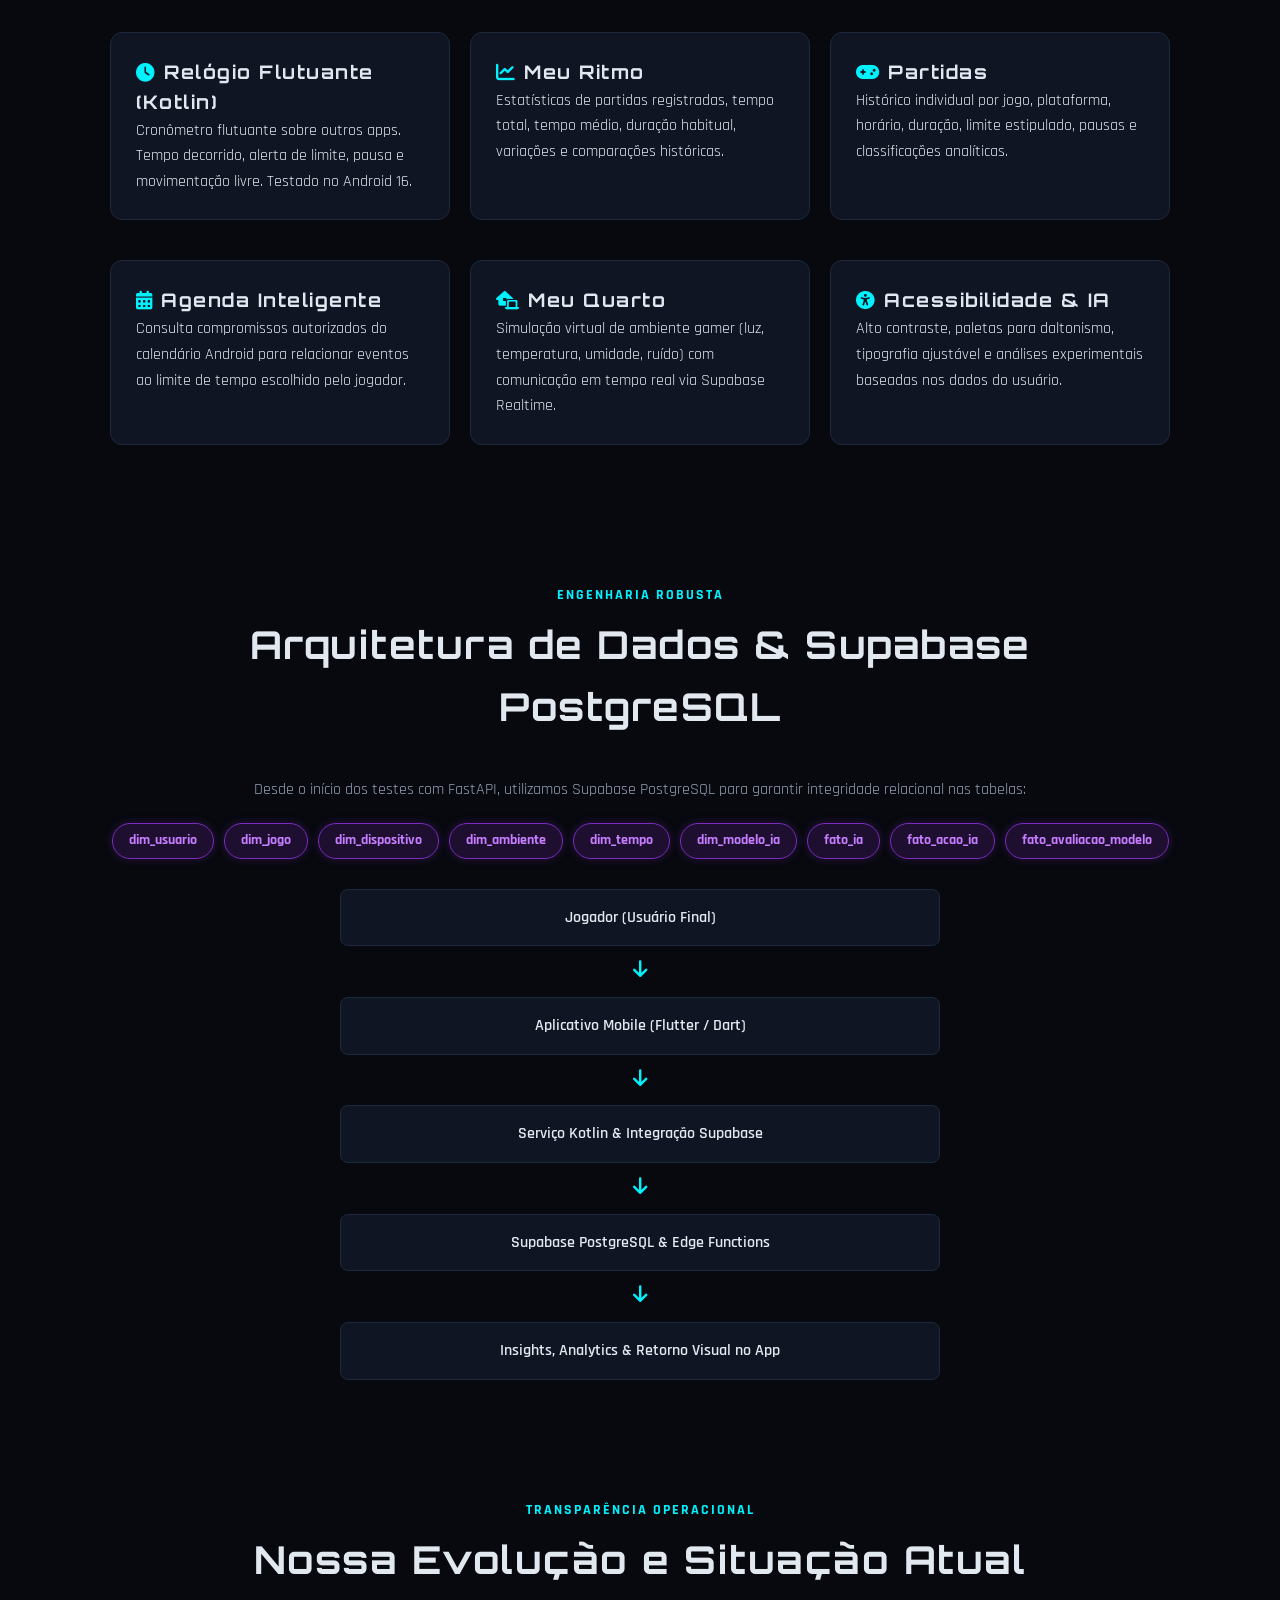
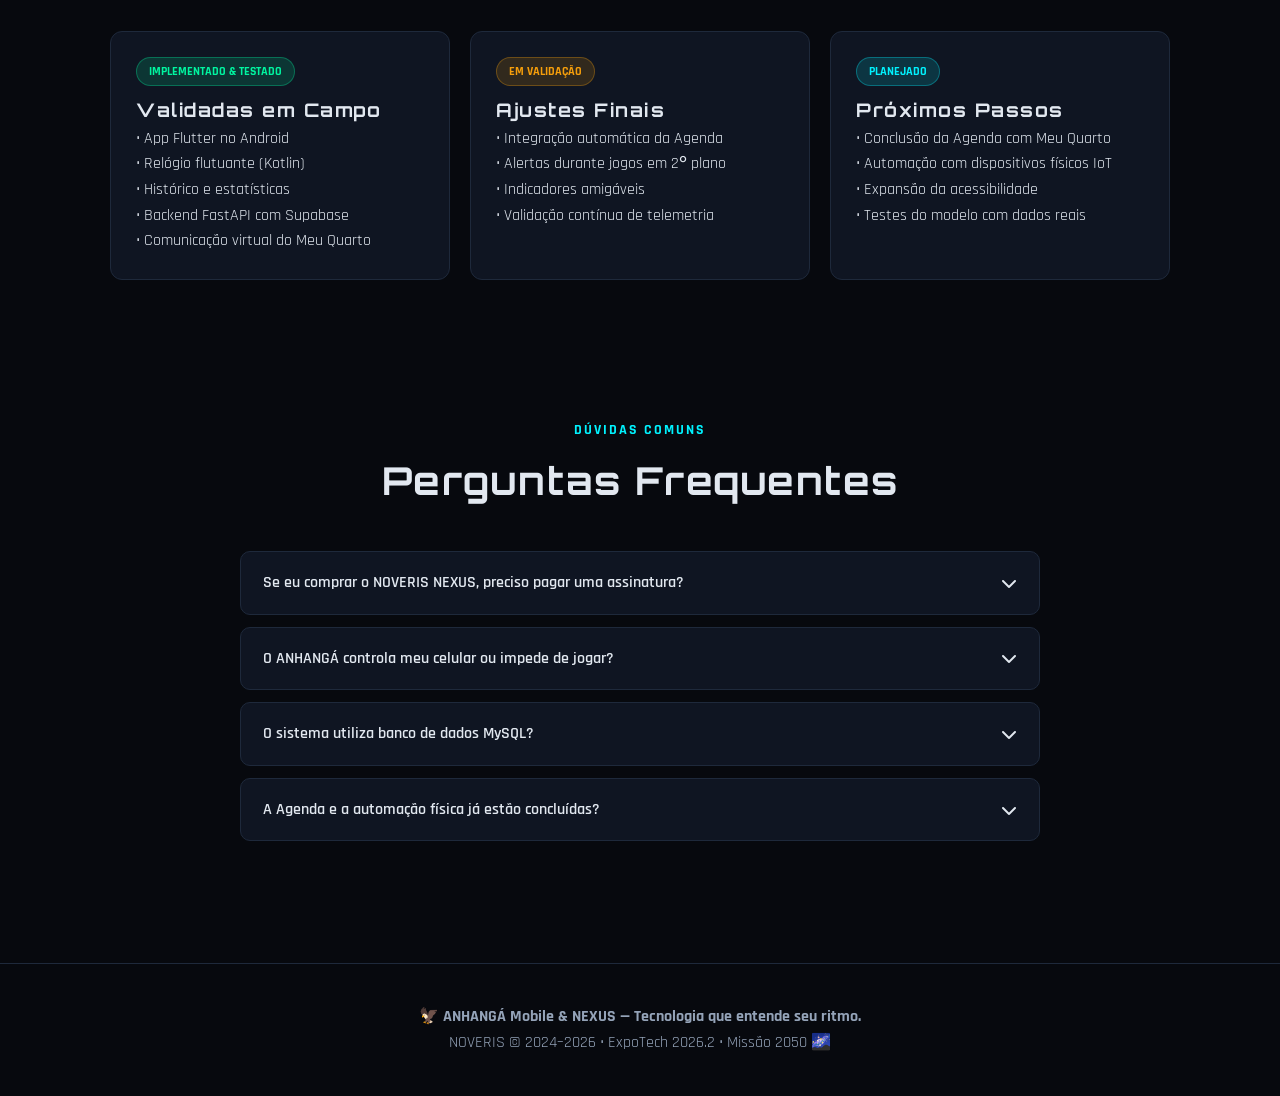
==== commit 96f4b06e: "Update title and references from HUB to NEXUS" ====
--- a/index.html
+++ b/index.html
@@ -3,7 +3,7 @@
 <head>
   <meta charset="UTF-8">
   <meta name="viewport" content="width=device-width, initial-scale=1.0">
-  <title>NOVERIS | ANHANGÁ Mobile & HUB — Smart Home 2050</title>
+  <title>NOVERIS | ANHANGÁ Mobile & NEXUS — Smart Home 2050</title>
   
   <!-- Fontes do Google -->
   <link rel="preconnect" href="https://fonts.googleapis.com">
@@ -646,7 +646,9 @@
         <li><a href="#expotech">ExpoTech 2026</a></li>
         <li><a href="#top30">Meta Top 30%</a></li>
         <li><a href="#anhanga">ANHANGÁ Mobile</a></li>
-        <li><a href="#planos">Planos & HUB</a></li>
+        <li><a href="#origem-anhanga">Significado</a></li>
+        <li><a href="#inteligencia-artificial-noveris">Tecnologia IA</a></li>
+        <li><a href="#planos">Planos & NEXUS</a></li>
         <li><a href="#historia">Desenvolvimento</a></li>
         <li><a href="#funcionalidades">Funcionalidades</a></li>
         <li><a href="#arquitetura">Arquitetura</a></li>
@@ -664,7 +666,7 @@
     </div>
   </header>
 
-  <!-- SEÇÃO PRINCIPAL (HERO) COM AS SUAS IMAGENS REAIS DOS ASSETS -->
+  <!-- SEÇÃO PRINCIPAL (HERO) -->
   <section class="hero">
     <div class="hero-content">
       
@@ -680,9 +682,9 @@
         <img src="./assets/anhanga-banner.png" alt="ANHANGÁ Banner" class="hero-logo-img">
       </div>
 
-      <h1>🦅 ANHANGÁ Mobile & HUB</h1>
-      <p class="subtitle">Análise Neural de Hábitos, Ambiente e Gaming Adaptativo</p>
-      <p class="hero-tagline">Tecnologia que entende seu ritmo. Uma ideia. Um projeto. Um futuro na ExpoTech 2026.</p>
+      <h1>🦅 ANHANGÁ Mobile & NEXUS</h1>
+      <p class="subtitle">Análise Neural de Hábitos, Ambiente, Navegação e Gaming Adaptativo</p>
+      <p class="hero-tagline">Tecnologia que entende seu ritmo. O NOVERIS NEXUS é opcional e vendido separadamente.</p>
       
       <div class="badge-group">
         <span class="badge">SMART HOME 2050</span>
@@ -691,8 +693,8 @@
       </div>
       
       <div class="hero-buttons">
-        <a href="#expotech" class="btn primary">Nossa ExpoTech 2026 <i class="fa-solid fa-arrow-right"></i></a>
-        <a href="#planos" class="btn secondary">Planos & HUB</a>
+        <a href="#inteligencia-artificial-noveris" class="btn primary">Conhecer a IA <i class="fa-solid fa-arrow-right"></i></a>
+        <a href="#planos" class="btn secondary">Planos & NEXUS</a>
       </div>
     </div>
   </section>
@@ -770,7 +772,7 @@
       <div class="card futuristic-card">
         <span style="font-family:'Orbitron'; color:var(--cor-destaque); font-size:1.2rem; font-weight:bold;">06</span>
         <h3 style="margin:10px 0;"><i class="fa-solid fa-cube" style="color:var(--cor-destaque);"></i> O Futuro (NEXUS)</h3>
-        <p style="font-size:0.9rem; color:var(--cor-subtitulo);">Exposição dos planos de evolução e da proposta do NOVERIS NEXUS (ANHANGÁ HUB), dispositivo conceitual para integração física com sensores IoT.</p>
+        <p style="font-size:0.9rem; color:var(--cor-subtitulo);">Exposição dos planos de evolução e da proposta do NOVERIS NEXUS, dispositivo conceitual para integração física com sensores IoT e iluminação.</p>
       </div>
     </div>
 
@@ -858,7 +860,7 @@
       </div>
       <div class="card futuristic-card">
         <h3><i class="fa-solid fa-microchip" style="color:var(--cor-destaque);"></i> 3. Desenvolver o NOVERIS NEXUS</h3>
-        <p style="font-size:0.9rem; color:var(--cor-subtitulo);">Iniciar o desenvolvimento do protótipo físico do dispositivo inteligente (ANHANGÁ HUB), integrando o aplicativo a sensores ambientais e equipamentos inteligentes compatíveis.</p>
+        <p style="font-size:0.9rem; color:var(--cor-subtitulo);">Iniciar o desenvolvimento do protótipo físico do dispositivo inteligente, integrando o aplicativo a sensores ambientais e equipamentos inteligentes compatíveis.</p>
       </div>
       <div class="card futuristic-card">
         <h3><i class="fa-solid fa-handshake" style="color:var(--cor-destaque);"></i> 4. Buscar Parcerias e Oportunidades</h3>
@@ -884,14 +886,14 @@
     </div>
   </section>
 
-  <!-- SEÇÃO 2: PRODUTO ANHANGÁ MOBILE & ORIGEM -->
+  <!-- SEÇÃO 2: PRODUTO ANHANGÁ MOBILE & ORIGEM (COM SIGNIFICADO DETALHADO DAS LETRAS) -->
   <section id="anhanga" class="container">
     <div class="section-header">
       <span>Produto Principal</span>
       <h2>ANHANGÁ Mobile</h2>
     </div>
 
-    <div class="card futuristic-card">
+    <div class="card futuristic-card" style="margin-bottom:30px;">
       <p>
         O <strong>ANHANGÁ Mobile</strong> é o principal ecossistema digital da NOVERIS, voltado ao monitoramento inteligente de hábitos gamer, tempo de jogo, pausas, condições ambientais, acessibilidade e inteligência analítica.
       </p>
@@ -900,42 +902,181 @@
         <em>Nota importante:</em> O sistema fornece relatórios, estatísticas e recomendações de autogestão de forma consultiva, mantendo a autonomia total nas mãos do jogador.
       </p>
     </div>
-
-    <!-- ORIGEM E CURIOSIDADES -->
-    <div class="card curiosidade-card futuristic-card">
-      <div class="section-header" style="text-align:left; margin-bottom:15px;">
-        <span style="color:#c77dff;">Mitologia & Design</span>
-        <h2 style="font-size:1.5rem; color:#c77dff;">A História por trás do ANHANGÁ</h2>
-      </div>
+  </section>
+
+  <!-- NOVO BLOCO 2.1: O SIGNIFICADO DE ANHANGÁ (EXPÂNSÃO DAS LETRAS) -->
+  <section id="origem-anhanga" class="container">
+    <div class="section-header">
+      <span>Identidade do Produto</span>
+      <h2>O significado de ANHANGÁ</h2>
+    </div>
+
+    <div class="card futuristic-card" style="margin-bottom:25px;">
+      <p style="margin-bottom:15px;">
+        O nome ANHANGÁ foi inspirado em narrativas de tradições indígenas brasileiras. Em algumas interpretações, a figura está associada à proteção dos animais e das florestas. A representação do cervo inspirou a identidade visual do assistente.
+      </p>
       <p>
-        O nome ANHANGÁ foi inspirado em tradições indígenas brasileiras, onde em algumas narrativas é associado à proteção dos animais e das matas, podendo aparecer como um veado branco de olhos luminosos. A NOVERIS criou uma interpretação artística futurista:
-      </p>
-      <div class="grid-4" style="margin-top:20px;">
-        <div><strong>• Olhos Luminosos:</strong> Percepção do ambiente.</div>
-        <div><strong>• Chifres:</strong> Conexão lógica de dados.</div>
-        <div><strong>• Cervo:</strong> Atenção ao ecossistema.</div>
-        <div><strong>• Estética Futurista:</strong> Tradição + Tecnologia.</div>
-      </div>
-      <p style="font-size:0.8rem; color:var(--cor-subtitulo); margin-top:15px;">
-        * Trata-se de uma interpretação artística e autoral do projeto; as tradições indígenas possuem múltiplas e ricas variações culturais que devem ser respeitadas.
-      </p>
-    </div>
+        Para a identidade tecnológica, propomos a expressão ampliada:
+        <strong>Análise Neural de Hábitos, Ambiente, Navegação e Gaming Adaptativo.</strong>
+      </p>
+    </div>
+
+    <div class="grid-4" style="margin-bottom:20px;">
+      <div class="card futuristic-card">
+        <h3 style="color:var(--cor-destaque);">A — Análise</h3>
+        <p style="font-size:0.9rem; color:var(--cor-subtitulo); margin-top:8px;">Transforma dados das partidas em estatísticas e informações úteis.</p>
+      </div>
+      <div class="card futuristic-card">
+        <h3 style="color:var(--cor-destaque);">N — Neural</h3>
+        <p style="font-size:0.9rem; color:var(--cor-subtitulo); margin-top:8px;">Representa conceitualmente a IA. O modelo atual utiliza regressão logística, não redes neurais.</p>
+      </div>
+      <div class="card futuristic-card">
+        <h3 style="color:var(--cor-destaque);">H — Hábitos</h3>
+        <p style="font-size:0.9rem; color:var(--cor-subtitulo); margin-top:8px;">Acompanha duração, frequência das partidas e comportamento de jogo.</p>
+      </div>
+      <div class="card futuristic-card">
+        <h3 style="color:var(--cor-destaque);">A — Ambiente</h3>
+        <p style="font-size:0.9rem; color:var(--cor-subtitulo); margin-top:8px;">Considera informações e preferências de temperatura, luminosidade e ruído.</p>
+      </div>
+      <div class="card futuristic-card">
+        <h3 style="color:var(--cor-destaque);">N — Navegação</h3>
+        <p style="font-size:0.9rem; color:var(--cor-subtitulo); margin-top:8px;">Representa a experiência de acompanhar e consultar informações nas telas do app.</p>
+      </div>
+      <div class="card futuristic-card">
+        <h3 style="color:var(--cor-destaque);">G — Gaming</h3>
+        <p style="font-size:0.9rem; color:var(--cor-subtitulo); margin-top:8px;">Representa o universo gamer e o acompanhamento de jogos e partidas.</p>
+      </div>
+      <div class="card futuristic-card" style="grid-column: span 2;">
+        <h3 style="color:var(--cor-destaque);">Á — Adaptativo</h3>
+        <p style="font-size:0.9rem; color:var(--cor-subtitulo); margin-top:8px;">Representa a personalização dos limites, alertas e recomendações do jogador.</p>
+      </div>
+    </div>
+
+    <p style="font-size:0.8rem; color:var(--cor-subtitulo); text-align:center;">
+      * A sigla é uma interpretação criada para o produto, não a tradução histórica do nome. A palavra Navegação é uma expansão proposta da identidade original.
+    </p>
   </section>
 
-  <!-- SEÇÃO 2.1: POLÍTICA DO ANHANGÁ HUB E PLANOS DE ASSINATURA -->
+  <!-- NOVO BLOCO 2.2: EXPLICAÇÃO DETALHADA DA INTELIGÊNCIA ARTIFICIAL -->
+  <section id="inteligencia-artificial-noveris" class="container">
+    <div class="section-header">
+      <span>Tecnologia NOVERIS</span>
+      <h2>Como funciona a Inteligência Artificial?</h2>
+      <p style="color:var(--cor-subtitulo); margin-top:8px;">ANHANGÁ Predictor v1.0 e Análise Preditiva de Comportamento</p>
+    </div>
+
+    <div class="card futuristic-card" style="margin-bottom:25px;">
+      <p>
+        A inteligência artificial do ANHANGÁ foi projetada para analisar sessões de jogo, reconhecer comportamentos e estimar o risco de prolongamento do tempo de uso.
+      </p>
+    </div>
+
+    <div class="grid-3" style="margin-bottom:25px;">
+      <div class="card futuristic-card">
+        <span class="status-badge status-tested">Etapa 01</span>
+        <h3 style="margin:10px 0;">📥 Coleta de Dados</h3>
+        <p style="font-size:0.9rem; color:var(--cor-subtitulo);">O sistema trabalha com informações como duração da sessão, limite configurado, média histórica, número de pausas e dados de contexto disponíveis.</p>
+      </div>
+      <div class="card futuristic-card">
+        <span class="status-badge status-tested">Etapa 02</span>
+        <h3 style="margin:10px 0;">📊 Análise Matemática</h3>
+        <p style="font-size:0.9rem; color:var(--cor-subtitulo);">Utilizamos média aritmética, mediana, desvio padrão e Z-score para comparar uma sessão com o histórico acumulado do jogador.</p>
+      </div>
+      <div class="card futuristic-card">
+        <span class="status-badge status-tested">Etapa 03</span>
+        <h3 style="margin:10px 0;">🧮 Preparação de Variáveis</h3>
+        <p style="font-size:0.9rem; color:var(--cor-subtitulo);">O modelo utiliza proporções como duração atual dividida pelo limite, média histórica dividida pelo limite e quantidade de pausas normalizada.</p>
+      </div>
+      <div class="card futuristic-card">
+        <span class="status-badge status-tested">Etapa 04</span>
+        <h3 style="margin:10px 0;">🧠 Regressão Logística</h3>
+        <p style="font-size:0.9rem; color:var(--cor-subtitulo);">O ANHANGÁ Predictor v1.0 combina as variáveis com pesos treinados para gerar uma probabilidade entre 0% e 100% de prolongamento da sessão.</p>
+      </div>
+      <div class="card futuristic-card">
+        <span class="status-badge status-validating">Etapa 05</span>
+        <h3 style="margin:10px 0;">⚠️ Classificação de Risco</h3>
+        <p style="font-size:0.9rem; color:var(--cor-subtitulo);">Um limiar de 50% é utilizado na classificação experimental. A previsão indica probabilidade, não uma certeza absoluta de que o limite será excedido.</p>
+      </div>
+      <div class="card futuristic-card">
+        <span class="status-badge status-tested">Etapa 06</span>
+        <h3 style="margin:10px 0;">💡 Recomendações</h3>
+        <p style="font-size:0.9rem; color:var(--cor-subtitulo);">O aplicativo apresenta indicadores e orientações sobre tempo de jogo e pausas, combinando análises estatísticas, regras e informações disponíveis.</p>
+      </div>
+    </div>
+
+    <!-- BLOCO DE MATEMÁTICA DA REGRESSÃO LOGÍSTICA -->
+    <div class="card futuristic-card curiosidade-card" style="margin-bottom:25px; text-align:center;">
+      <h3 style="color:#ffffff; margin-bottom:10px;">ANHANGÁ Predictor v1.0 — Modelo Matemático</h3>
+      <p style="color:var(--cor-subtitulo); max-width:800px; margin:0 auto 20px; font-size:0.95rem;">
+        O modelo utiliza regressão logística, técnica de classificação binária. Matematicamente, a função sigmoide transforma uma combinação ponderada das variáveis explicativas em uma probabilidade de risco:
+      </p>
+
+      <div style="font-size:1.8rem; font-weight:bold; color:var(--cor-destaque); padding:15px; background:rgba(0,242,254,0.1); border-radius:10px; display:inline-block; margin-bottom:15px; font-family:'Orbitron', sans-serif;">
+        P = 1 / (1 + e<sup>-z</sup>)
+      </div>
+
+      <p style="color:var(--cor-subtitulo); max-width:800px; margin:0 auto; font-size:0.9rem;">
+        O valor <em>z</em> representa a combinação dos dados da sessão com os pesos do modelo. A probabilidade estimada ajuda a identificar riscos de prolongamento antes que a sessão termine.
+      </p>
+    </div>
+
+    <!-- MÉTRICAS DE DESEMPENHO DA IA -->
+    <div class="grid-4" style="text-align:center; margin-bottom:20px;">
+      <div class="card futuristic-card">
+        <h3 style="font-size:2rem; color:var(--cor-verde);">83,00%</h3>
+        <p>Acurácia nos testes</p>
+      </div>
+      <div class="card futuristic-card">
+        <h3 style="font-size:2rem; color:var(--cor-verde);">86,62%</h3>
+        <p>Precisão nos testes</p>
+      </div>
+      <div class="card futuristic-card">
+        <h3 style="font-size:2rem; color:var(--cor-verde);">89,13%</h3>
+        <p>Recall nos testes</p>
+      </div>
+      <div class="card futuristic-card">
+        <h3 style="font-size:2rem; color:var(--cor-verde);">87,86%</h3>
+        <p>F1-score nos testes</p>
+      </div>
+    </div>
+
+    <div class="card futuristic-card" style="font-size:0.9rem; color:var(--cor-subtitulo);">
+      <p style="margin-bottom:10px;"><strong>Transparência Operacional da IA:</strong> O treinamento experimental utilizou 1.600 exemplos sintéticos e a avaliação, 400 exemplos sintéticos. Os resultados descritos ainda não foram validados com dados reais de usuários em ambiente de produção.</p>
+      <p>O aplicativo também emprega regras estatísticas e heurísticas complementares. O <em>score de anomalia</em> e o <em>score de contexto</em> operam como lógicas de suporte, não constituindo modelos de Machine Learning separados.</p>
+    </div>
+  </section>
+
+  <!-- SEÇÃO 2.3: POLÍTICA DO NOVERIS NEXUS E PLANOS DE ASSINATURA -->
   <section id="planos" class="container">
     <div class="section-header">
       <span>Flexibilidade & Transparência</span>
-      <h2>Política do ANHANGÁ HUB e Planos de Assinatura</h2>
+      <h2>Política do NOVERIS NEXUS e Planos de Assinatura</h2>
+    </div>
+
+    <!-- CARD DO NOVERIS NEXUS (DISPOSITIVO CONCEITUAL) -->
+    <div class="card futuristic-card curiosidade-card" style="margin-bottom: 30px; border-color: var(--cor-destaque);">
+      <span class="status-badge status-planned">Dispositivo Conceitual</span>
+      <h3 style="font-size: 1.60rem; color: #ffffff; margin: 10px 0;"><i class="fa-solid fa-microchip" style="color:var(--cor-destaque);"></i> 🔷 NOVERIS NEXUS</h3>
+      <p style="color: var(--cor-subtitulo); margin-bottom: 12px;">
+        Uma proposta de dispositivo físico para conectar o ambiente gamer ao ecossistema inteligente da NOVERIS. O objetivo é permitir futuramente a integração com sensores, equipamentos compatíveis e sistemas de automação.
+      </p>
+      <div class="grid-2" style="margin-bottom: 15px; color: var(--cor-subtitulo); font-size: 0.9rem;">
+        <div>• Integração com sensores ambientais<br>• Monitoramento de temperatura<br>• Monitoramento de luminosidade</div>
+        <div>• Integração com iluminação inteligente<br>• Personalização das condições do ambiente<br>• Comunicação direta com o ANHANGÁ</div>
+      </div>
+      <div class="price-tag" style="margin: 10px 0;">R$ 299,90 <span style="font-size:0.85rem; color:var(--cor-subtitulo); font-weight:normal;">Preço sugerido para o conceito</span></div>
+      <p style="font-size:0.8rem; color: var(--cor-subtitulo);">
+        * Imagem conceitual ilustrativa. Não representa uma oferta comercial confirmada. O NOVERIS NEXUS é opcional, vendido separadamente e não exige assinatura paga.
+      </p>
     </div>
 
     <div class="card futuristic-card" style="margin-bottom: 30px; border-left: 4px solid var(--cor-destaque);">
       <h3 style="margin-bottom: 10px; color: var(--cor-destaque);"><i class="fa-solid fa-circle-info"></i> Diretrizes Comerciais</h3>
       <ul style="list-style: none; display: flex; flex-direction: column; gap: 8px; color: var(--cor-subtitulo); font-size: 0.95rem;">
-        <li>• O <strong>ANHANGÁ HUB</strong> é um aparelho físico opcional vendido separadamente.</li>
-        <li>• A compra do HUB <strong>NÃO</strong> inclui nem exige nenhuma assinatura paga.</li>
-        <li>• Você pode contratar os planos Plus ou Pro <strong>sem</strong> precisar comprar o HUB.</li>
-        <li>• Nenhuma medição básica do HUB é bloqueada no plano grátis (Normal).</li>
+        <li>• O <strong>NOVERIS NEXUS</strong> é um aparelho físico opcional vendido separadamente.</li>
+        <li>• A compra do NEXUS <strong>NÃO</strong> inclui nem exige nenhuma assinatura paga.</li>
+        <li>• Você pode contratar os planos Plus ou Pro <strong>sem</strong> precisar comprar o NEXUS.</li>
+        <li>• Nenhuma medição básica do hardware é bloqueada no plano grátis (Normal).</li>
         <li>• Os valores apresentados são propostas comerciais e os recursos físicos estão em desenvolvimento.</li>
       </ul>
     </div>
@@ -949,18 +1090,18 @@
           <div class="price-tag">R$ 0,00 <span style="font-size:0.9rem; color:var(--cor-subtitulo);">/mês</span></div>
           <p style="font-size:0.9rem; color:var(--cor-subtitulo); margin-bottom:15px;">Ideal para quem busca autonomia essencial.</p>
           
-          <p style="font-size:0.85rem; font-weight:bold; color:var(--cor-destaque); margin-bottom:5px;">Com o ANHANGÁ HUB:</p>
+          <p style="font-size:0.85rem; font-weight:bold; color:var(--cor-destaque); margin-bottom:5px;">Com o NOVERIS NEXUS:</p>
           <ul class="price-list">
             <li><i class="fa-solid fa-check"></i> Acesso às funções básicas do app</li>
             <li><i class="fa-solid fa-check"></i> Relógio flutuante e Histórico de partidas</li>
             <li><i class="fa-solid fa-check"></i> Meu Ritmo & Agenda Inteligente básica</li>
             <li><i class="fa-solid fa-check"></i> Visualização de dados ambientais disponíveis</li>
-            <li><i class="fa-solid fa-check"></i> <strong>Acesso às medições básicas do HUB</strong></li>
+            <li><i class="fa-solid fa-check"></i> <strong>Acesso às medições básicas do NEXUS</strong></li>
             <li><i class="fa-solid fa-check"></i> Recomendações básicas & Acessibilidade essencial</li>
           </ul>
         </div>
         <div style="margin-top:20px; padding-top:15px; border-top:1px solid var(--borda-cards);">
-          <p style="font-size:0.8rem; color:var(--cor-subtitulo);">* Sem o HUB: o app continua funcionando com funções essenciais e dados autorizados externos.</p>
+          <p style="font-size:0.8rem; color:var(--cor-subtitulo);">* Sem o NEXUS: o app continua funcionando com funções essenciais e dados autorizados externos.</p>
         </div>
       </div>
 
@@ -982,7 +1123,7 @@
           </ul>
         </div>
         <div style="margin-top:20px; padding-top:15px; border-top:1px solid var(--borda-cards);">
-          <p style="font-size:0.8rem; color:var(--cor-subtitulo);">* Pode ser contratado independentemente de possuir ou não o ANHANGÁ HUB.</p>
+          <p style="font-size:0.8rem; color:var(--cor-subtitulo);">* Pode ser contratado independentemente de possuir ou não o NOVERIS NEXUS.</p>
         </div>
       </div>
 
@@ -1009,9 +1150,9 @@
       </div>
     </div>
 
-    <!-- DIRETRIZES SEM HUB -->
+    <!-- DIRETRIZES SEM NEXUS -->
     <div class="card futuristic-card" style="margin-top: 30px;">
-      <h3 style="margin-bottom: 12px;"><i class="fa-solid fa-mobile-screen-button" style="color:var(--cor-destaque);"></i> Funcionamento Sem o ANHANGÁ HUB</h3>
+      <h3 style="margin-bottom: 12px;"><i class="fa-solid fa-mobile-screen-button" style="color:var(--cor-destaque);"></i> Funcionamento Sem o NOVERIS NEXUS</h3>
       <div class="grid-2" style="gap: 15px; color: var(--cor-subtitulo); font-size: 0.95rem;">
         <div>• O aplicativo continua funcionando normalmente sem a presença do aparelho físico.</div>
         <div>• O usuário mantém todas as funções correspondentes ao plano escolhido (Normal, Plus ou Pro).</div>
@@ -1099,41 +1240,6 @@
         <h3><i class="fa-solid fa-universal-access" style="color:var(--cor-destaque);"></i> Acessibilidade & IA</h3>
         <p>Alto contraste, paletas para daltonismo, tipografia ajustável e análises experimentais baseadas nos dados do usuário.</p>
       </div>
-    </div>
-  </section>
-
-  <!-- SEÇÃO 5: MACHINE LEARNING & METRICAS -->
-  <section class="container">
-    <div class="card futuristic-card">
-      <div class="section-header" style="margin-bottom:20px;">
-        <span>Inteligência Analítica</span>
-        <h2>ANHANGÁ Predictor (Regressão Logística)</h2>
-      </div>
-      <p style="text-align:center; color:var(--cor-subtitulo); margin-bottom:25px;">
-        Modelo experimental desenvolvido para estimar o risco de uma sessão ultrapassar o limite de tempo definido pelo jogador.
-      </p>
-      
-      <div class="grid-4" style="text-align:center;">
-        <div class="card">
-          <h3 style="font-size:2rem; color:var(--cor-verde);">83,00%</h3>
-          <p>Acurácia</p>
-        </div>
-        <div class="card">
-          <h3 style="font-size:2rem; color:var(--cor-verde);">86,62%</h3>
-          <p>Precisão</p>
-        </div>
-        <div class="card">
-          <h3 style="font-size:2rem; color:var(--cor-verde);">89,13%</h3>
-          <p>Recall</p>
-        </div>
-        <div class="card">
-          <h3 style="font-size:2rem; color:var(--cor-verde);">87,86%</h3>
-          <p>F1-Score</p>
-        </div>
-      </div>
-      <p style="text-align:center; font-size:0.8rem; color:var(--cor-subtitulo); margin-top:20px;">
-        * Métricas obtidas com dados sintéticos para validação de arquitetura (Treinamento: 1.600 amostras / Teste: 400 amostras). Não constitui validação clínica com usuários reais.
-      </p>
     </div>
   </section>
 
@@ -1207,17 +1313,15 @@
     </div>
 
     <div class="faq-container">
-      <!-- PERGUNTA FREQUENTE DO HUB E ASSINATURA -->
       <div class="faq-item">
         <div class="faq-question">
-          <span>Se eu comprar o ANHANGÁ HUB, preciso pagar uma assinatura?</span>
+          <span>Se eu comprar o NOVERIS NEXUS, preciso pagar uma assinatura?</span>
           <i class="fa-solid fa-chevron-down"></i>
         </div>
         <div class="faq-answer">
-          Não. Você pode comprar o ANHANGÁ HUB e continuar utilizando o plano Normal gratuitamente, com acesso às funções básicas e às medições disponibilizadas pelo aparelho. Os planos Plus e Pro são opcionais.
-        </div>
-      </div>
-
+          Não. Você pode comprar o NOVERIS NEXUS e continuar utilizando o plano Normal gratuitamente, com acesso às funções básicas e às medições disponibilizadas pelo aparelho. Os planos Plus e Pro são opcionais.
+        </div>
+      </div>
       <div class="faq-item">
         <div class="faq-question">
           <span>O ANHANGÁ controla meu celular ou impede de jogar?</span>
@@ -1250,7 +1354,7 @@
 
   <!-- RODAPÉ -->
   <footer>
-    <p><strong>🦅 ANHANGÁ Mobile & HUB — Tecnologia que entende seu ritmo.</strong></p>
+    <p><strong>🦅 ANHANGÁ Mobile & NEXUS — Tecnologia que entende seu ritmo.</strong></p>
     <p>NOVERIS © 2024–2026 • ExpoTech 2026.2 • Missão 2050 🌌</p>
   </footer>
 
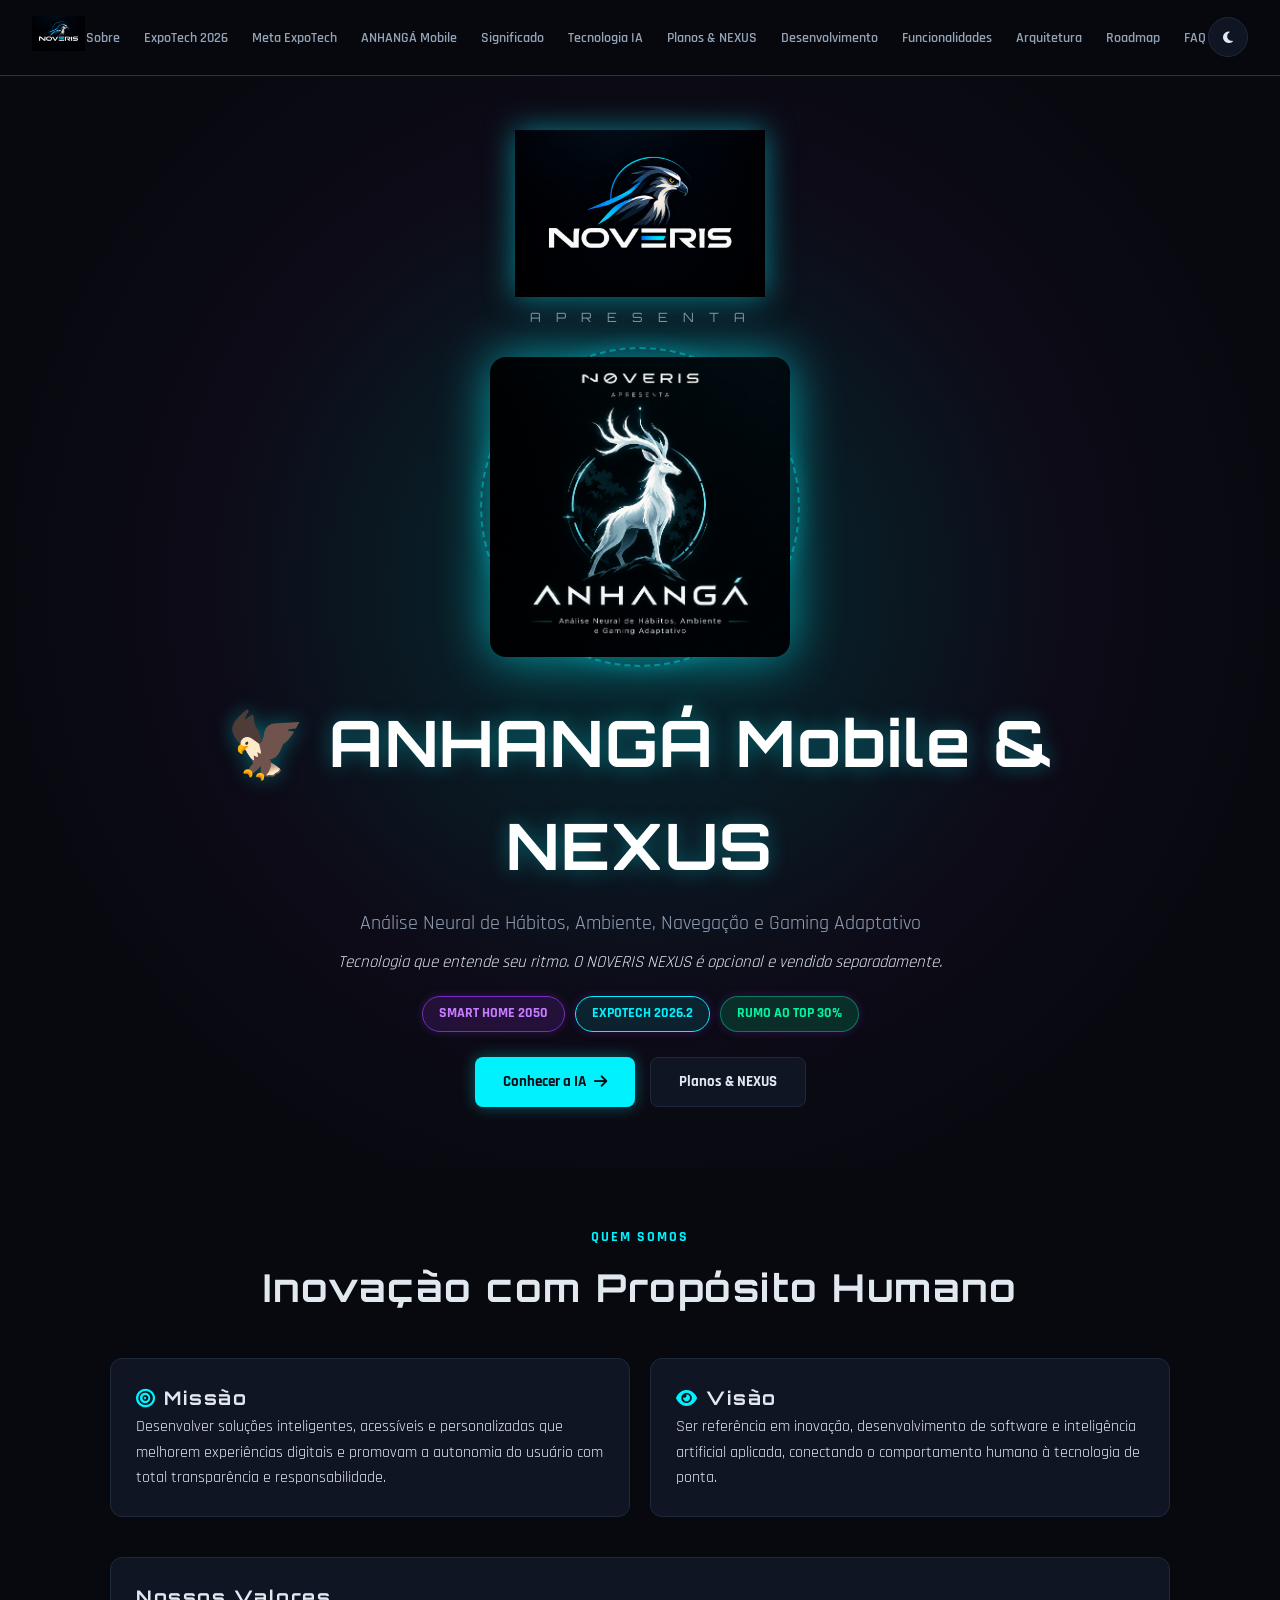
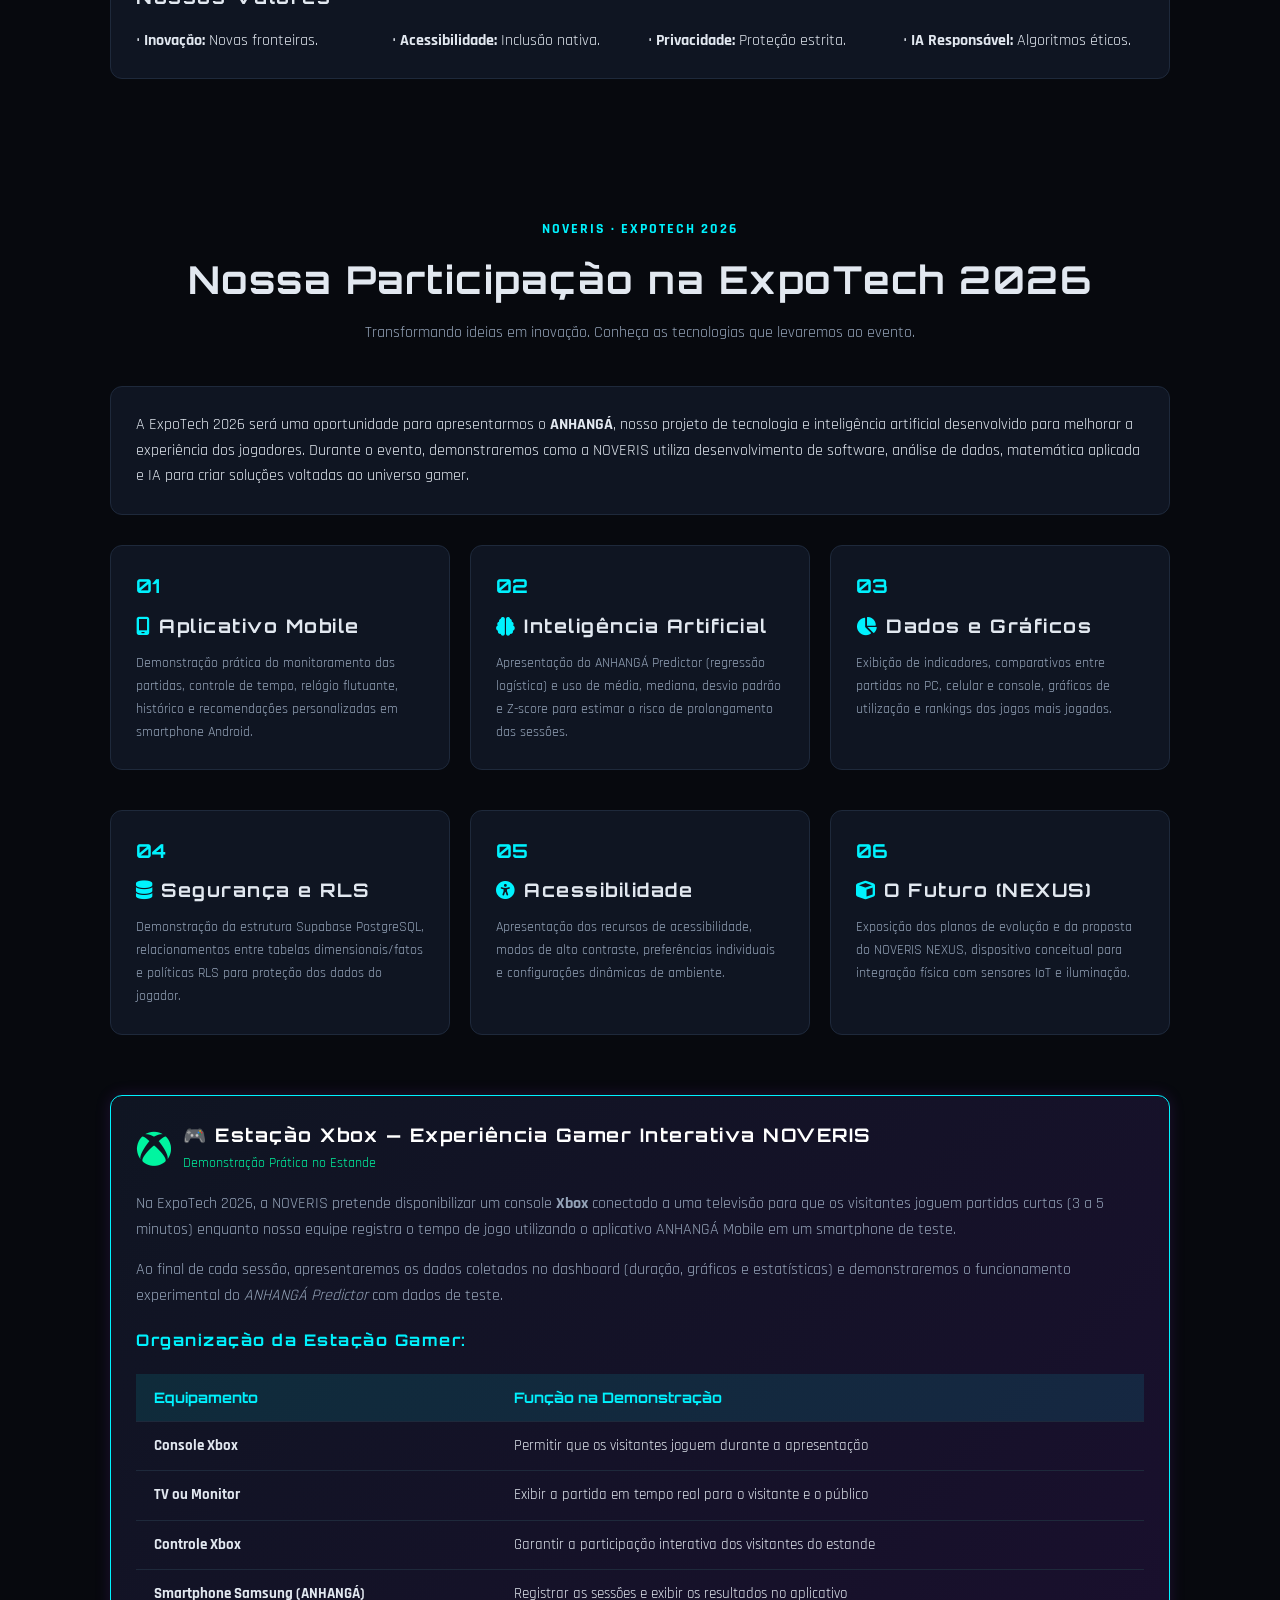
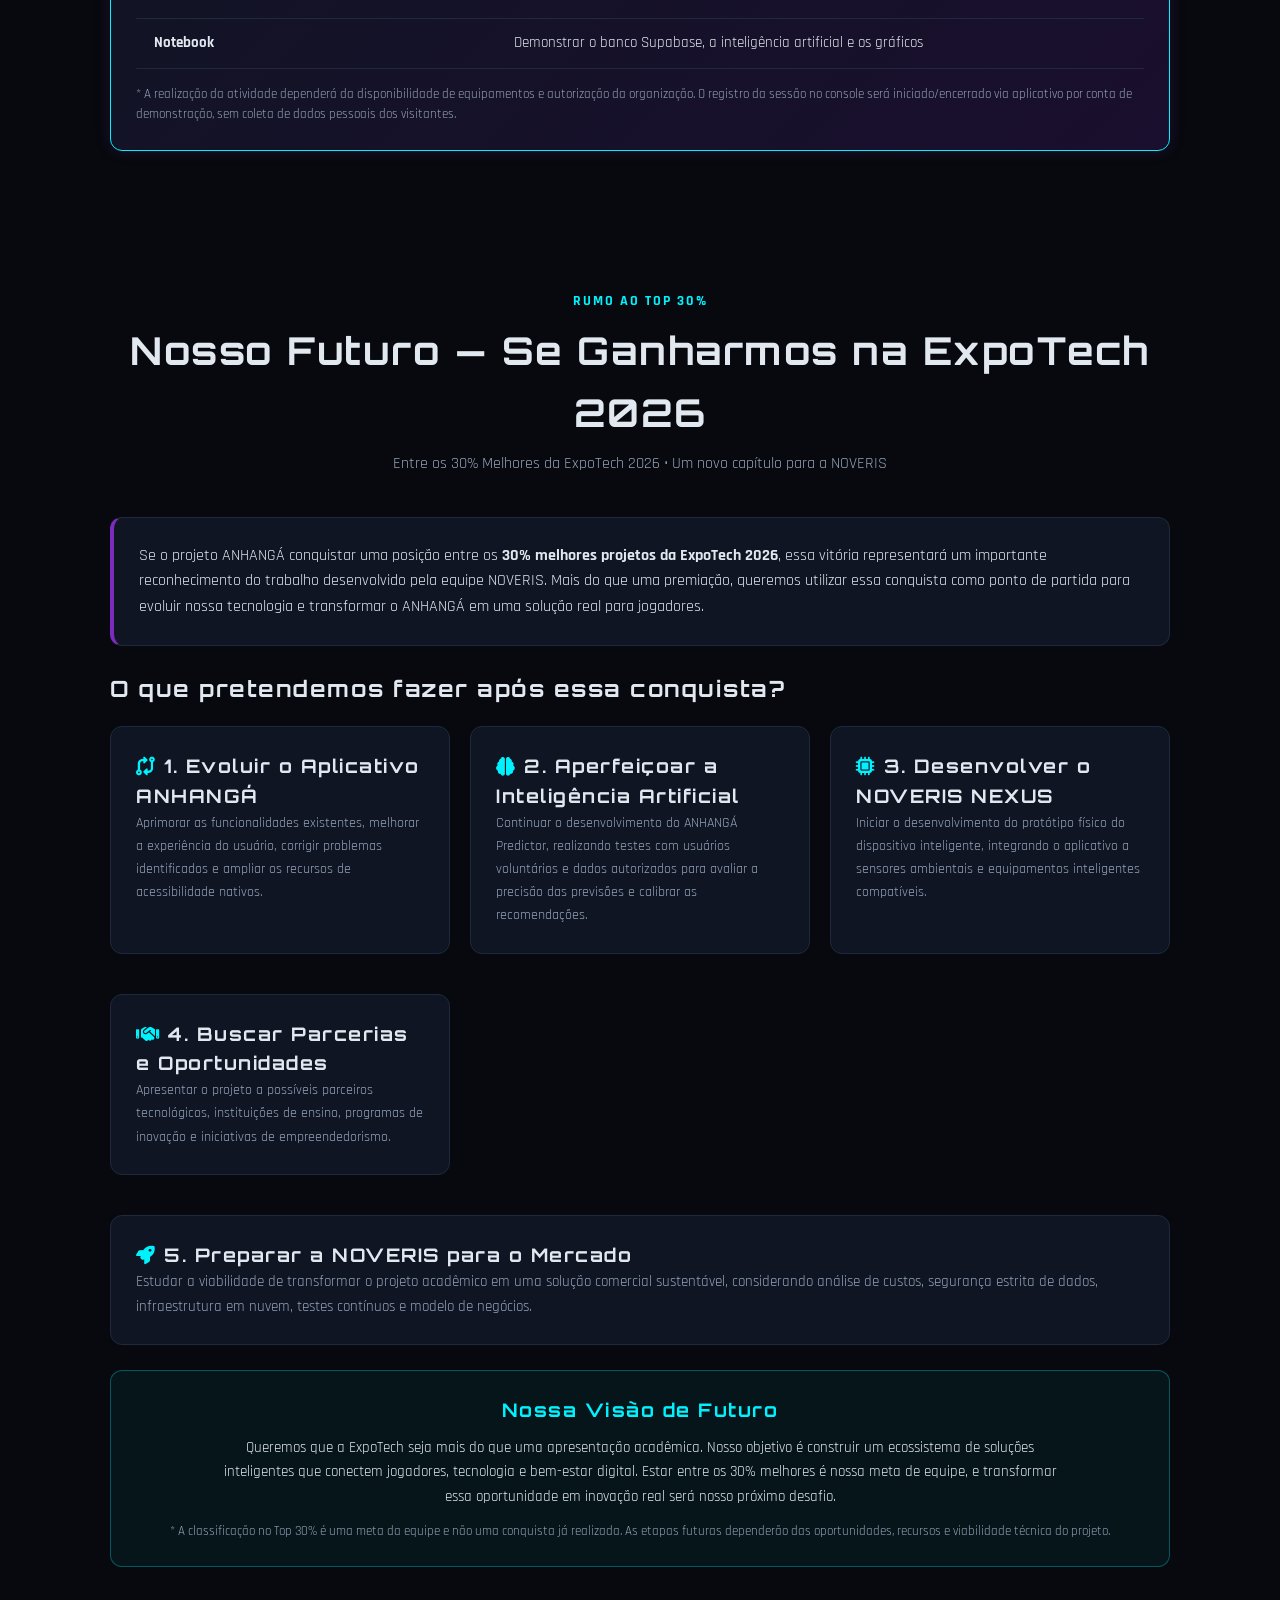
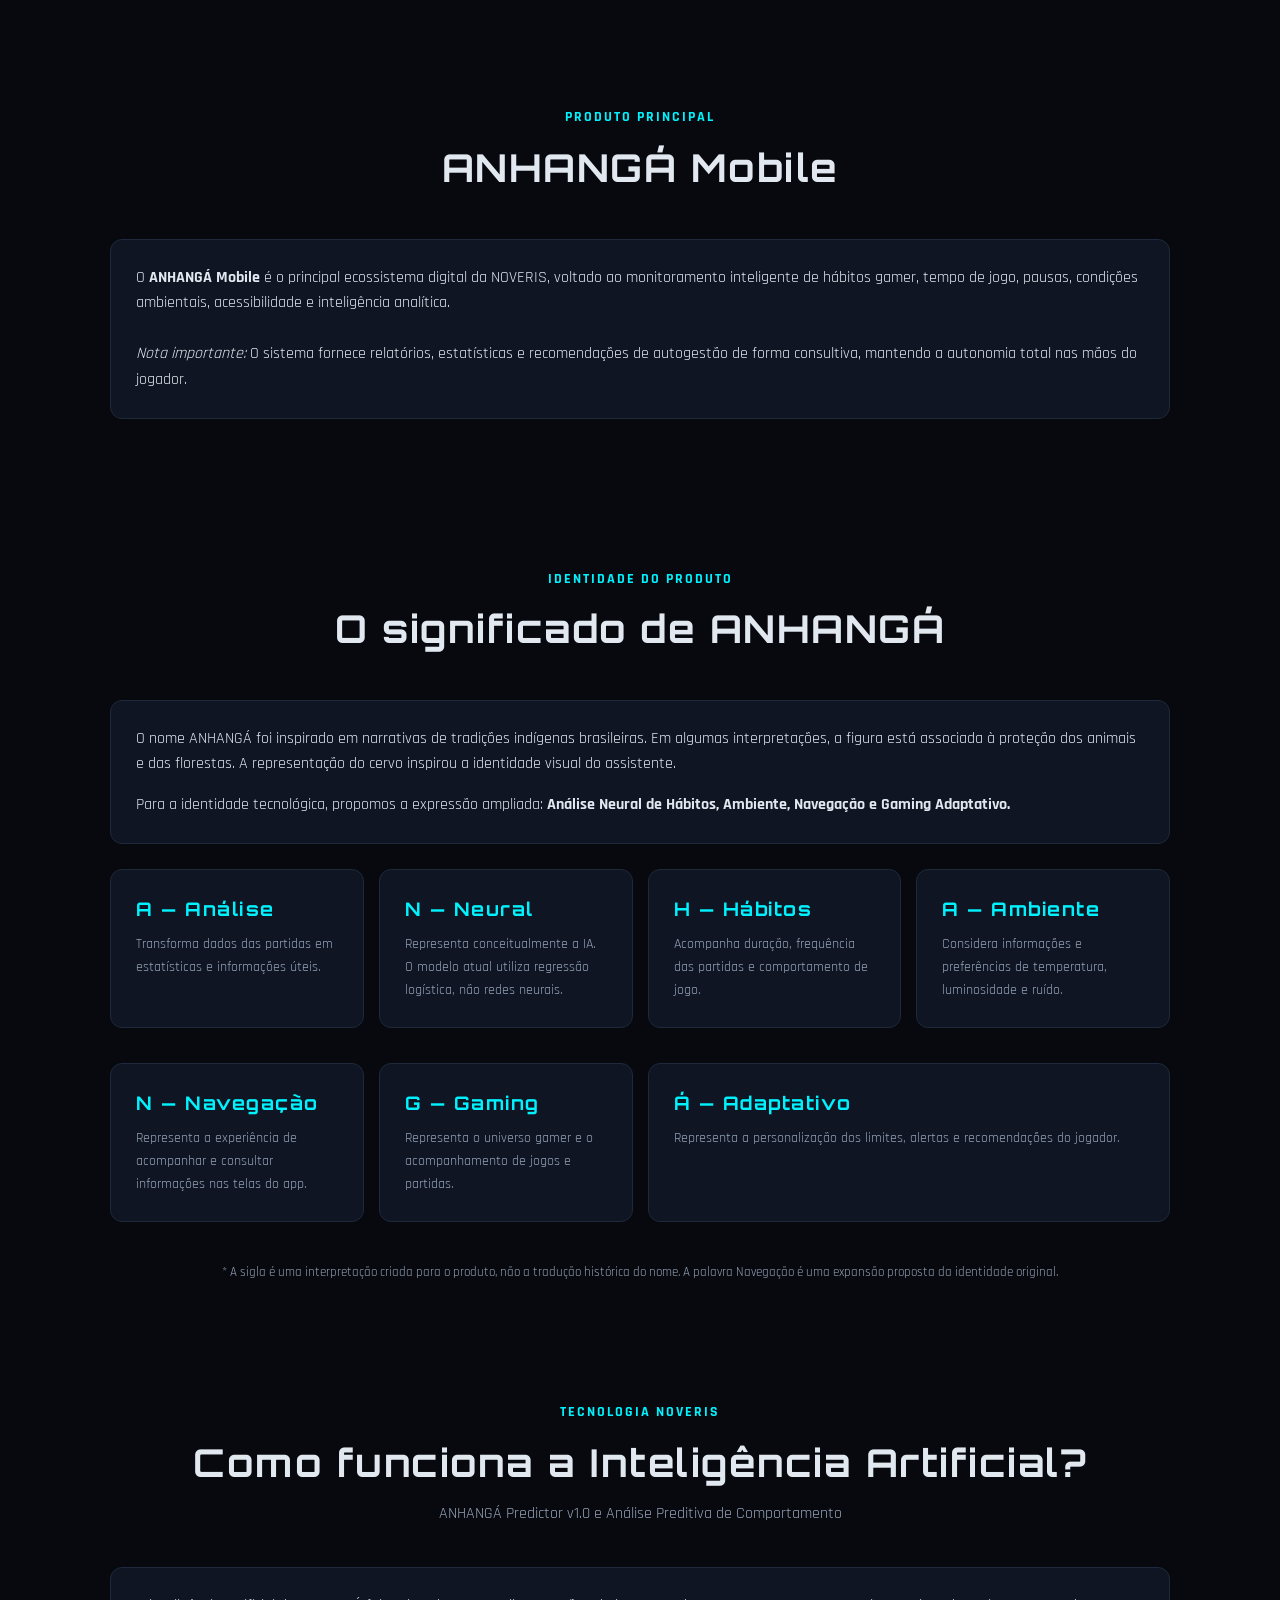
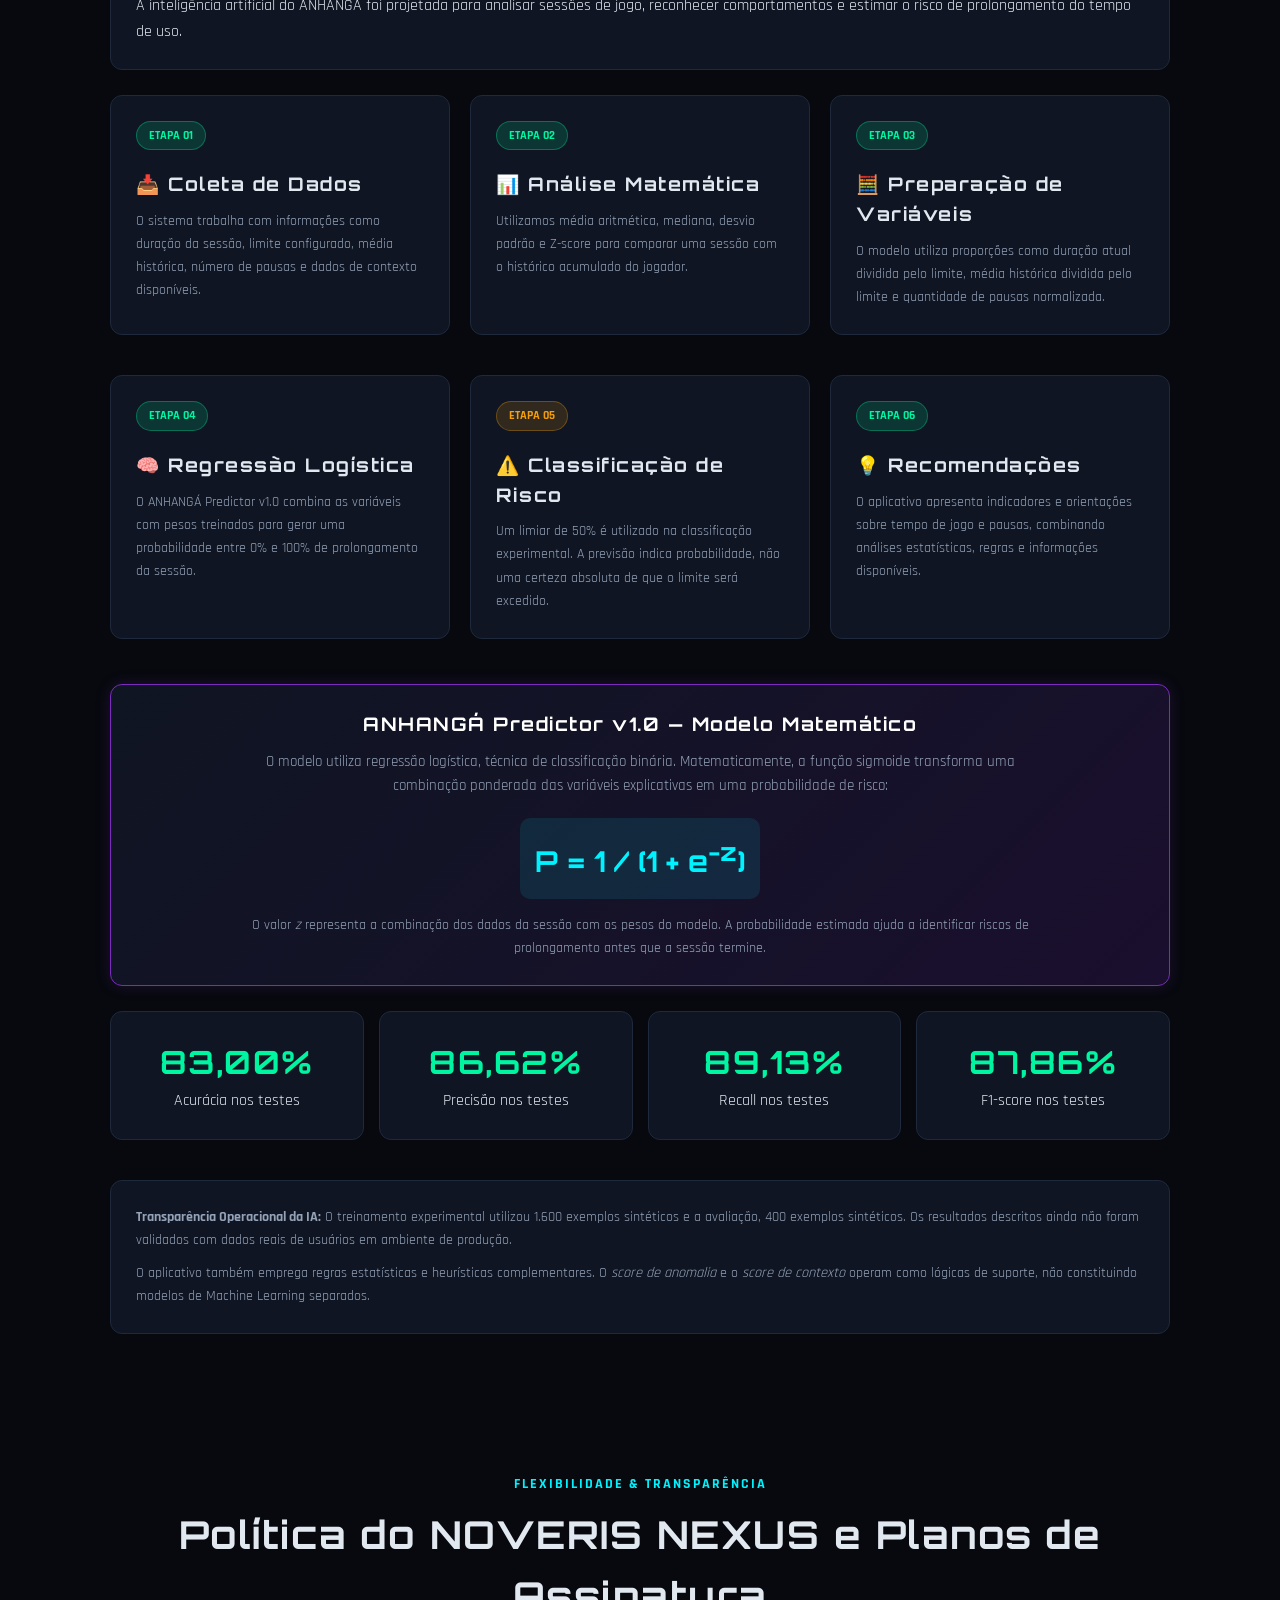
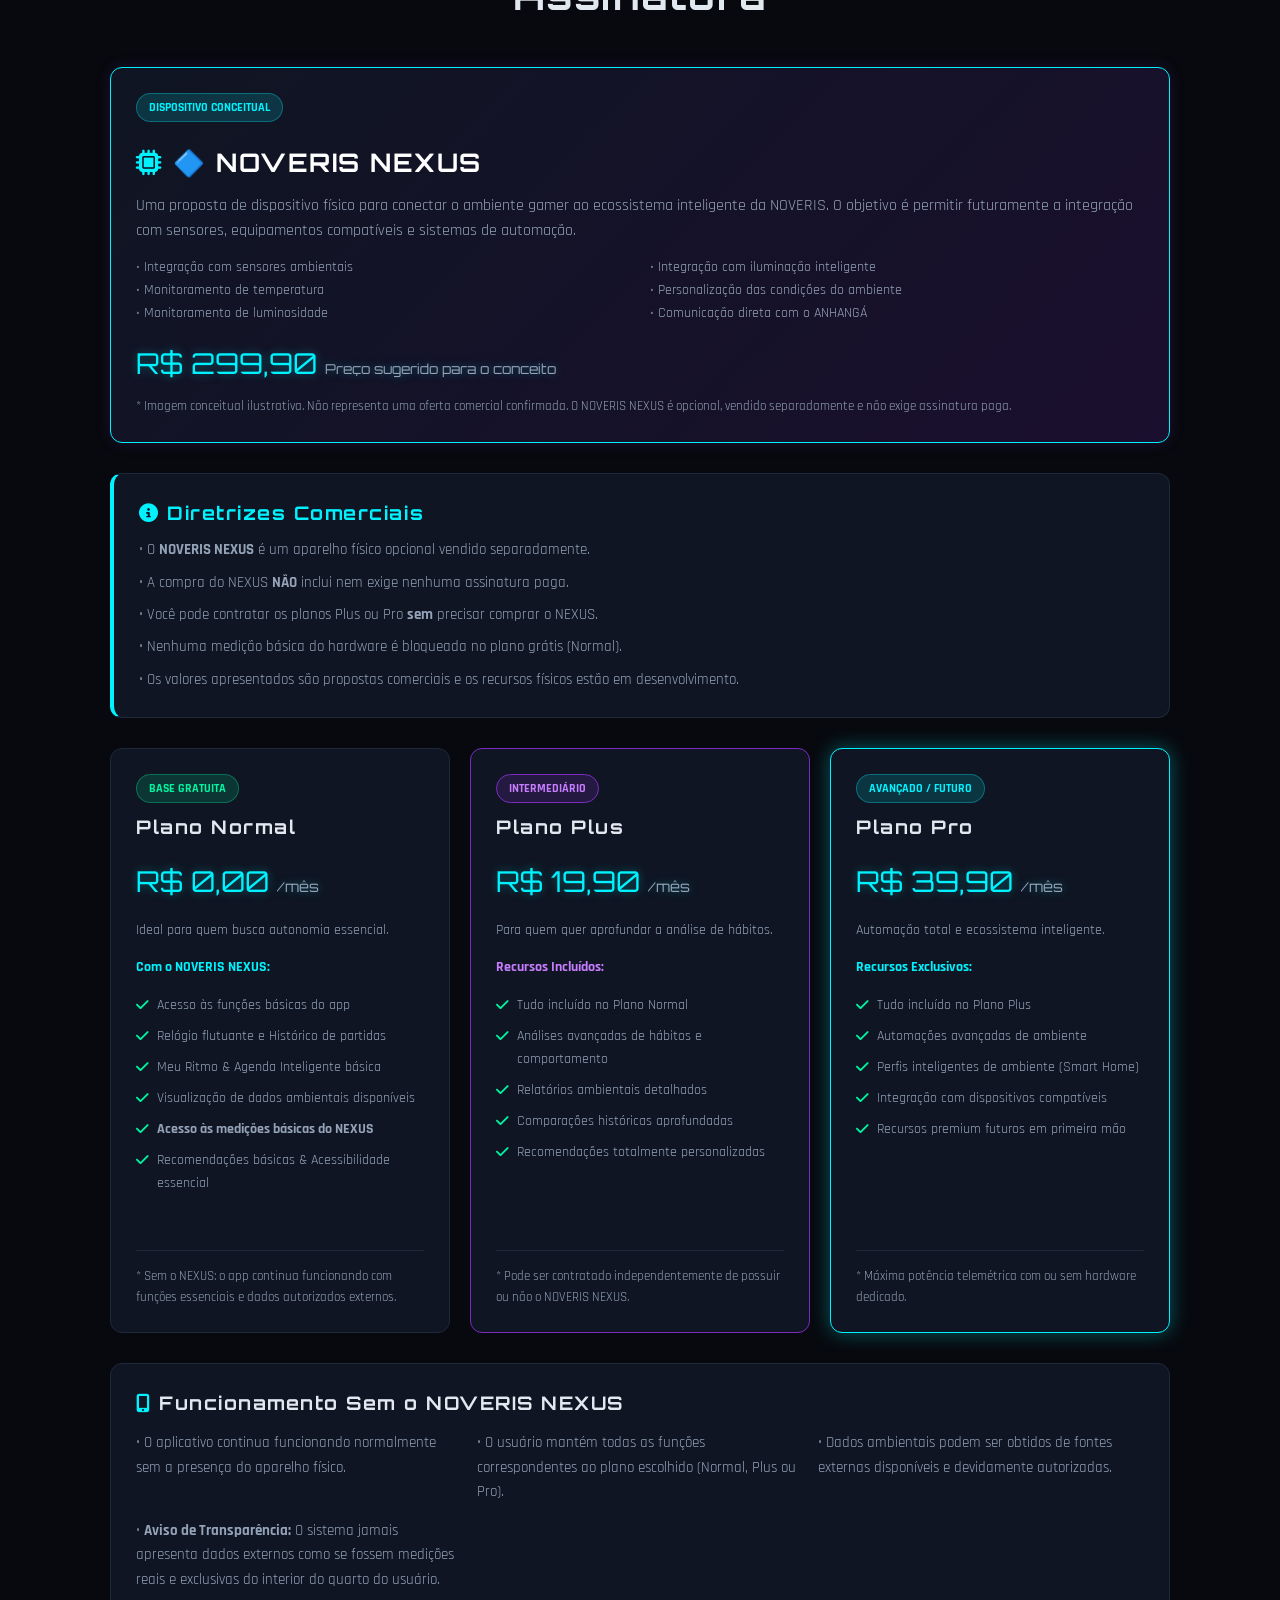
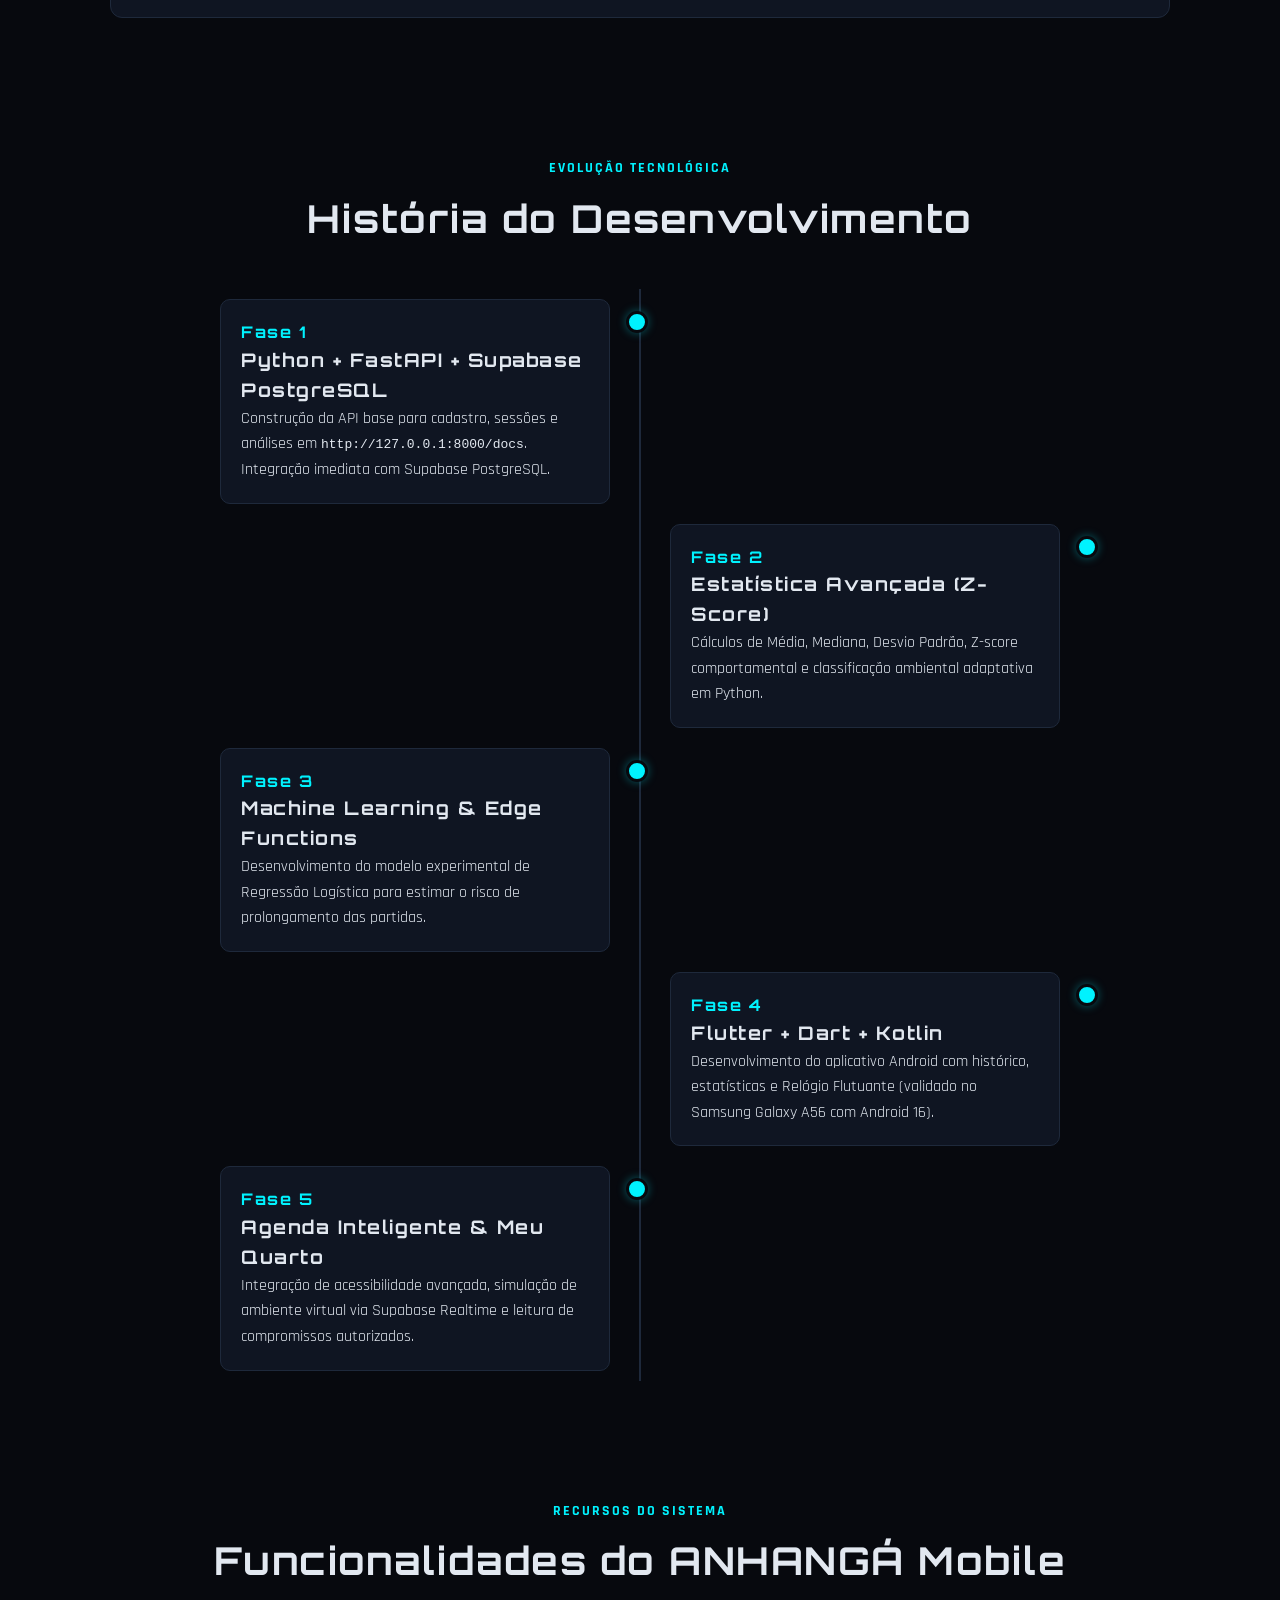
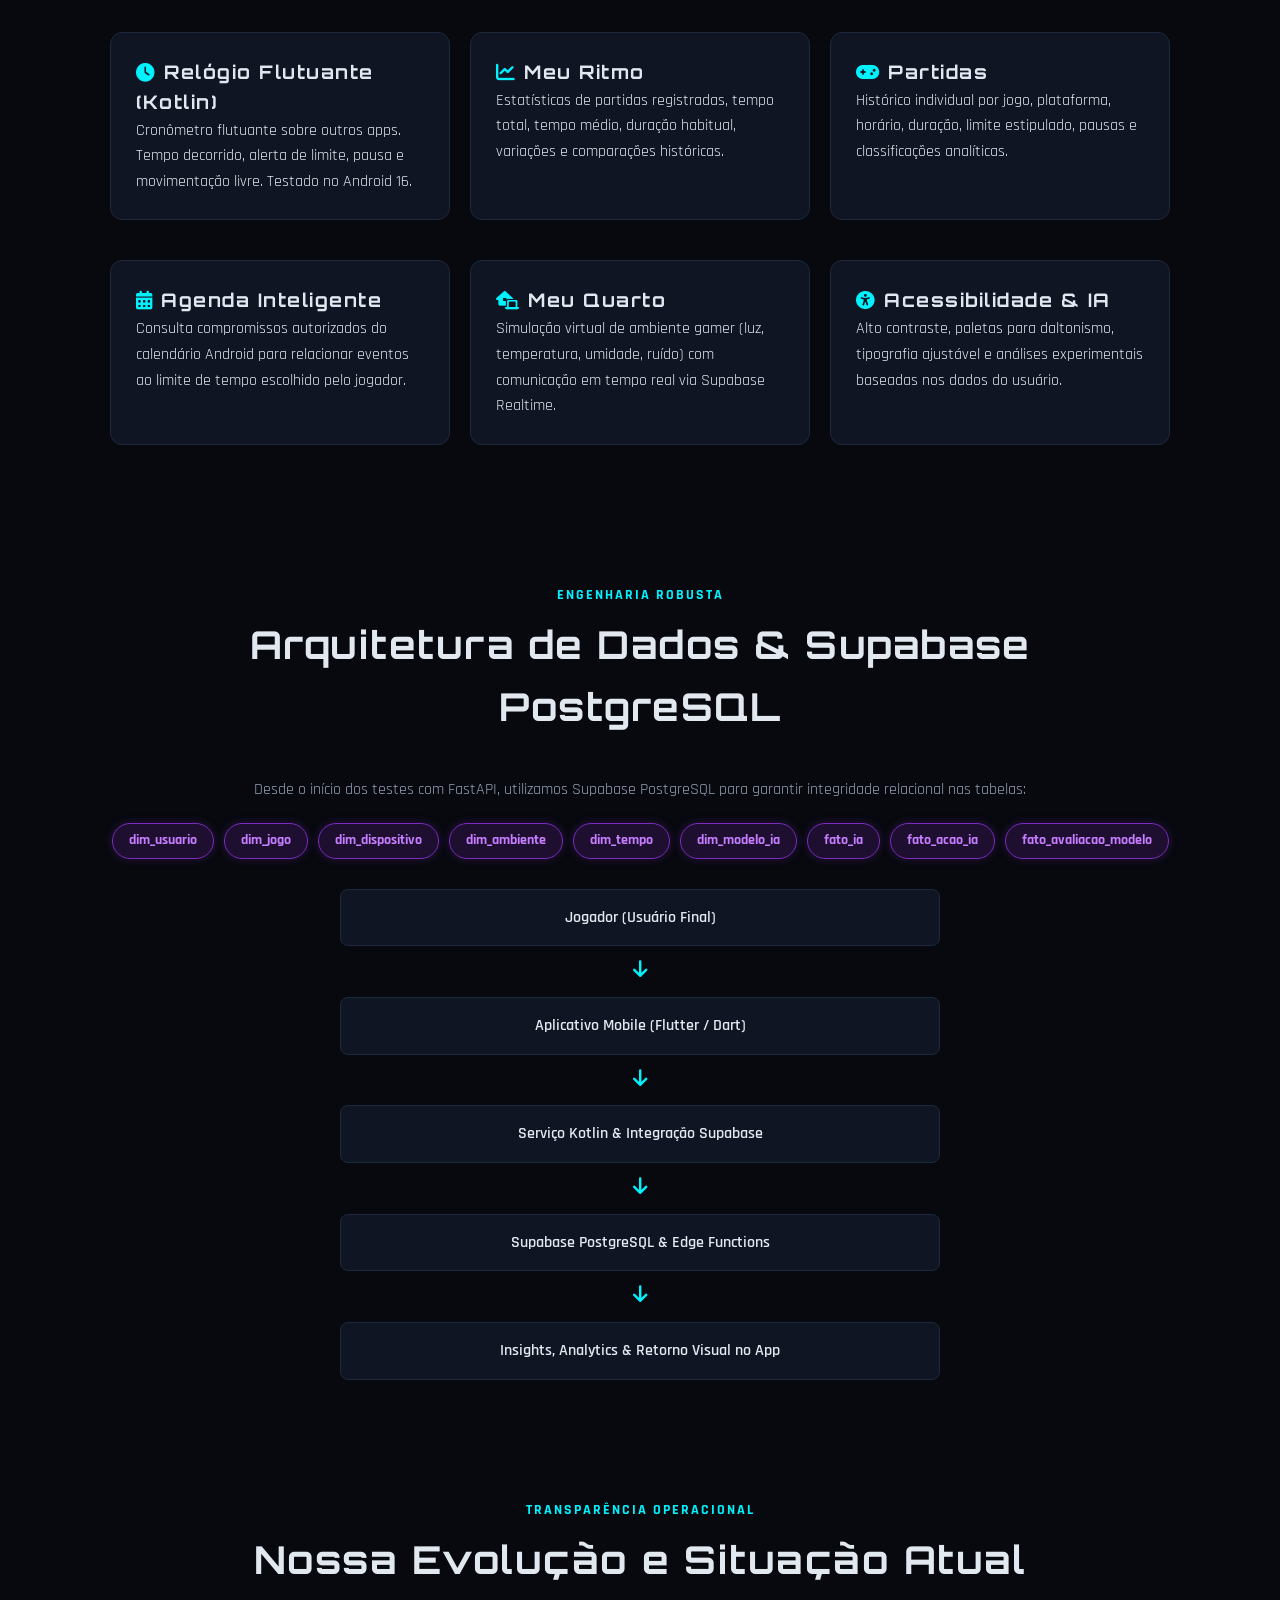
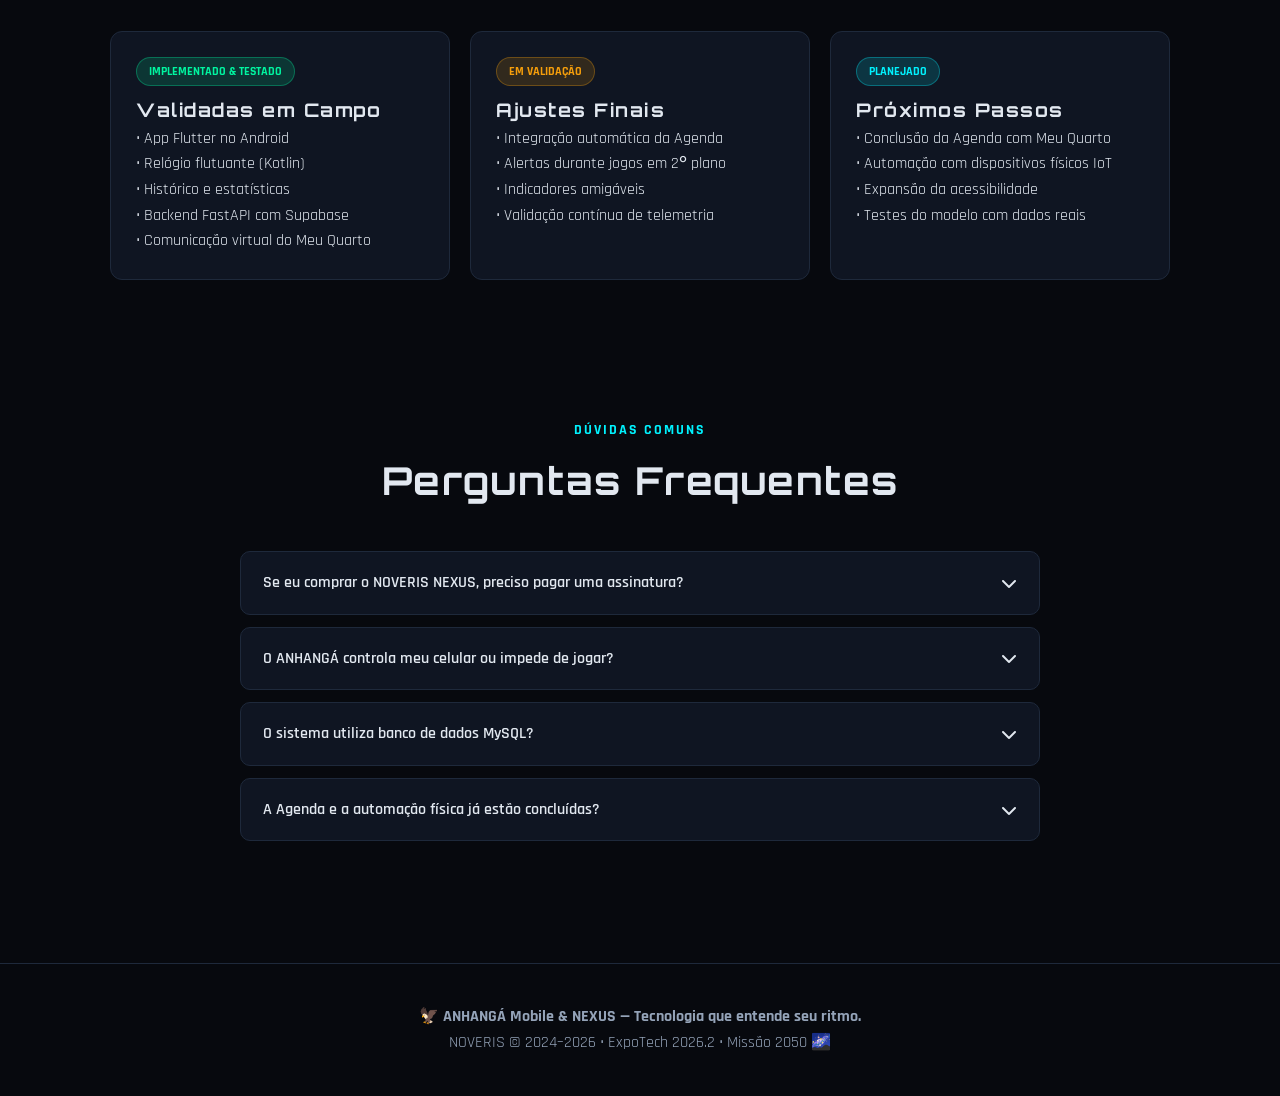
==== commit 89a17079: "Revise section titles and content in index.html Updated section titles and descriptions for clarity " ====
--- a/index.html
+++ b/index.html
@@ -644,7 +644,7 @@
       <ul class="nav-links" id="navLinks">
         <li><a href="#sobre">Sobre</a></li>
         <li><a href="#expotech">ExpoTech 2026</a></li>
-        <li><a href="#top30">Meta Top 30%</a></li>
+        <li><a href="#top30">Meta ExpoTech</a></li>
         <li><a href="#anhanga">ANHANGÁ Mobile</a></li>
         <li><a href="#origem-anhanga">Significado</a></li>
         <li><a href="#inteligencia-artificial-noveris">Tecnologia IA</a></li>
@@ -831,17 +831,17 @@
     </div>
   </section>
 
-  <!-- SEÇÃO 1.2: META DA NOVERIS: TOP 30% DA EXPOTECH -->
+  <!-- SEÇÃO 1.2: META DA NOVERIS NA EXPOTECH (TÍTULO ATUALIZADO) -->
   <section id="top30" class="container">
     <div class="section-header">
       <span>Rumo ao Top 30%</span>
-      <h2>Nosso Futuro — Entre os 30% Melhores da ExpoTech 2026</h2>
-      <p style="color:var(--cor-subtitulo); margin-top:8px;">Um novo capítulo para a NOVERIS</p>
+      <h2>Nosso Futuro — Se Ganharmos na ExpoTech 2026</h2>
+      <p style="color:var(--cor-subtitulo); margin-top:8px;">Entre os 30% Melhores da ExpoTech 2026 • Um novo capítulo para a NOVERIS</p>
     </div>
 
     <div class="card futuristic-card" style="margin-bottom:25px; border-left:4px solid var(--cor-secundaria);">
       <p>
-        Se o projeto ANHANGÁ conquistar uma posição entre os <strong>30% melhores projetos da ExpoTech 2026</strong>, essa conquista representará um importante reconhecimento do trabalho desenvolvido pela equipe NOVERIS. Mais do que uma classificação, queremos utilizar essa oportunidade como ponto de partida para evoluir nossa tecnologia e transformar o ANHANGÁ em uma solução real para jogadores.
+        Se o projeto ANHANGÁ conquistar uma posição entre os <strong>30% melhores projetos da ExpoTech 2026</strong>, essa vitória representará um importante reconhecimento do trabalho desenvolvido pela equipe NOVERIS. Mais do que uma premiação, queremos utilizar essa conquista como ponto de partida para evoluir nossa tecnologia e transformar o ANHANGÁ em uma solução real para jogadores.
       </p>
     </div>
 
@@ -886,7 +886,7 @@
     </div>
   </section>
 
-  <!-- SEÇÃO 2: PRODUTO ANHANGÁ MOBILE & ORIGEM (COM SIGNIFICADO DETALHADO DAS LETRAS) -->
+  <!-- SEÇÃO 2: PRODUTO ANHANGÁ MOBILE & ORIGEM -->
   <section id="anhanga" class="container">
     <div class="section-header">
       <span>Produto Principal</span>
@@ -904,7 +904,7 @@
     </div>
   </section>
 
-  <!-- NOVO BLOCO 2.1: O SIGNIFICADO DE ANHANGÁ (EXPÂNSÃO DAS LETRAS) -->
+  <!-- BLOCO 2.1: O SIGNIFICADO DE ANHANGÁ -->
   <section id="origem-anhanga" class="container">
     <div class="section-header">
       <span>Identidade do Produto</span>
@@ -957,7 +957,7 @@
     </p>
   </section>
 
-  <!-- NOVO BLOCO 2.2: EXPLICAÇÃO DETALHADA DA INTELIGÊNCIA ARTIFICIAL -->
+  <!-- BLOCO 2.2: EXPLICAÇÃO DETALHADA DA INTELIGÊNCIA ARTIFICIAL -->
   <section id="inteligencia-artificial-noveris" class="container">
     <div class="section-header">
       <span>Tecnologia NOVERIS</span>
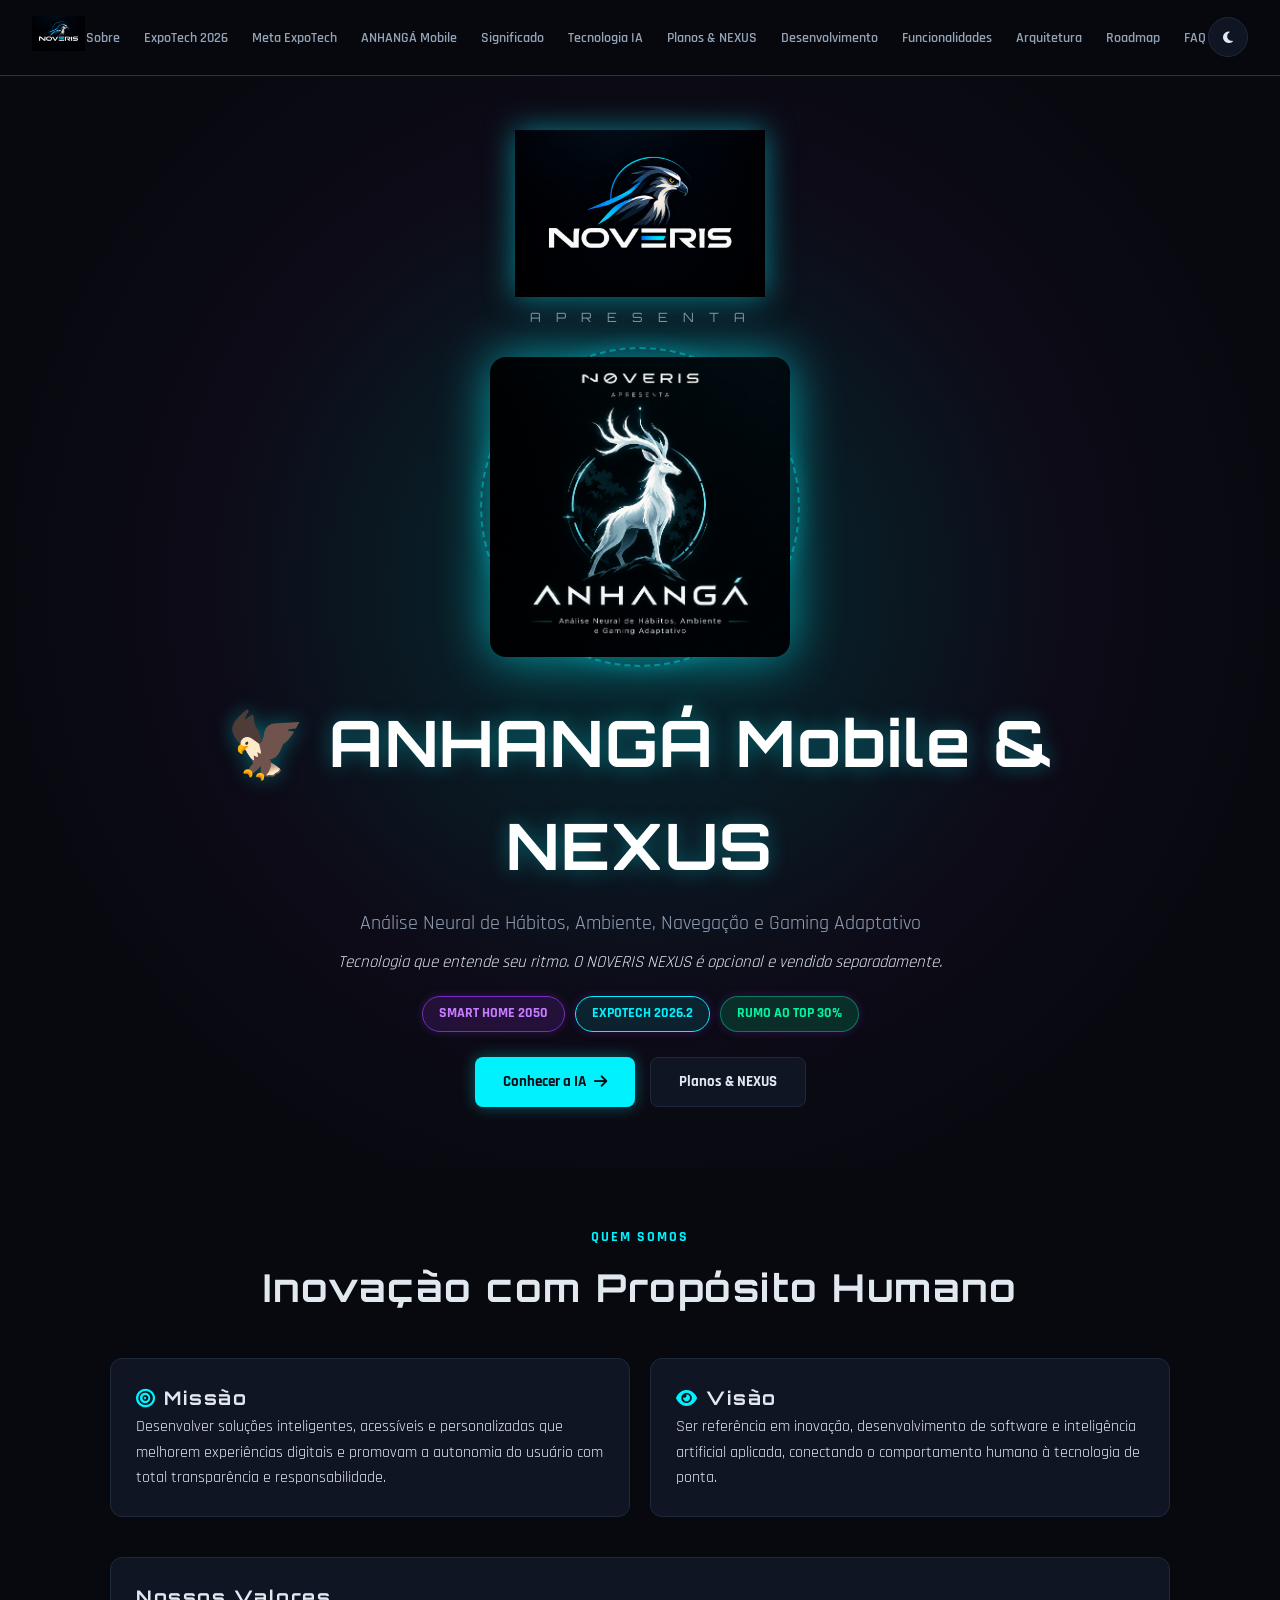
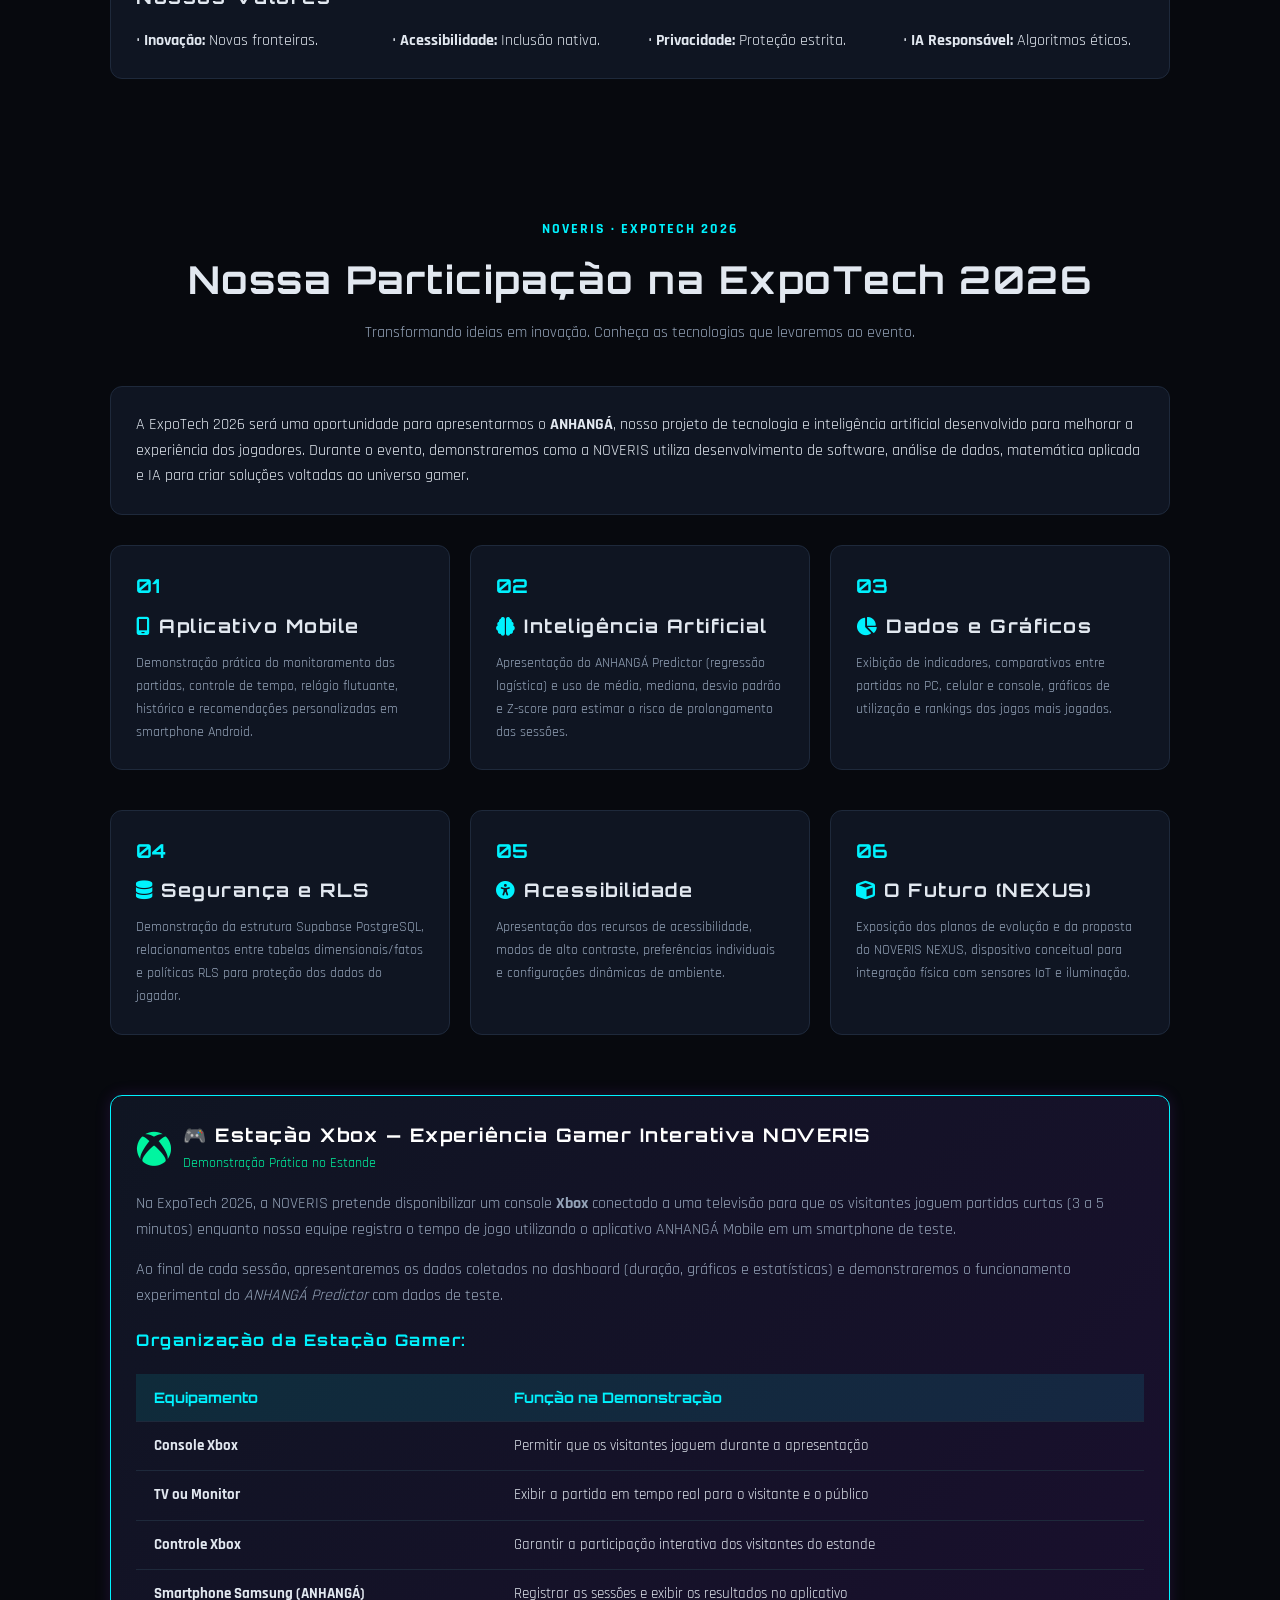
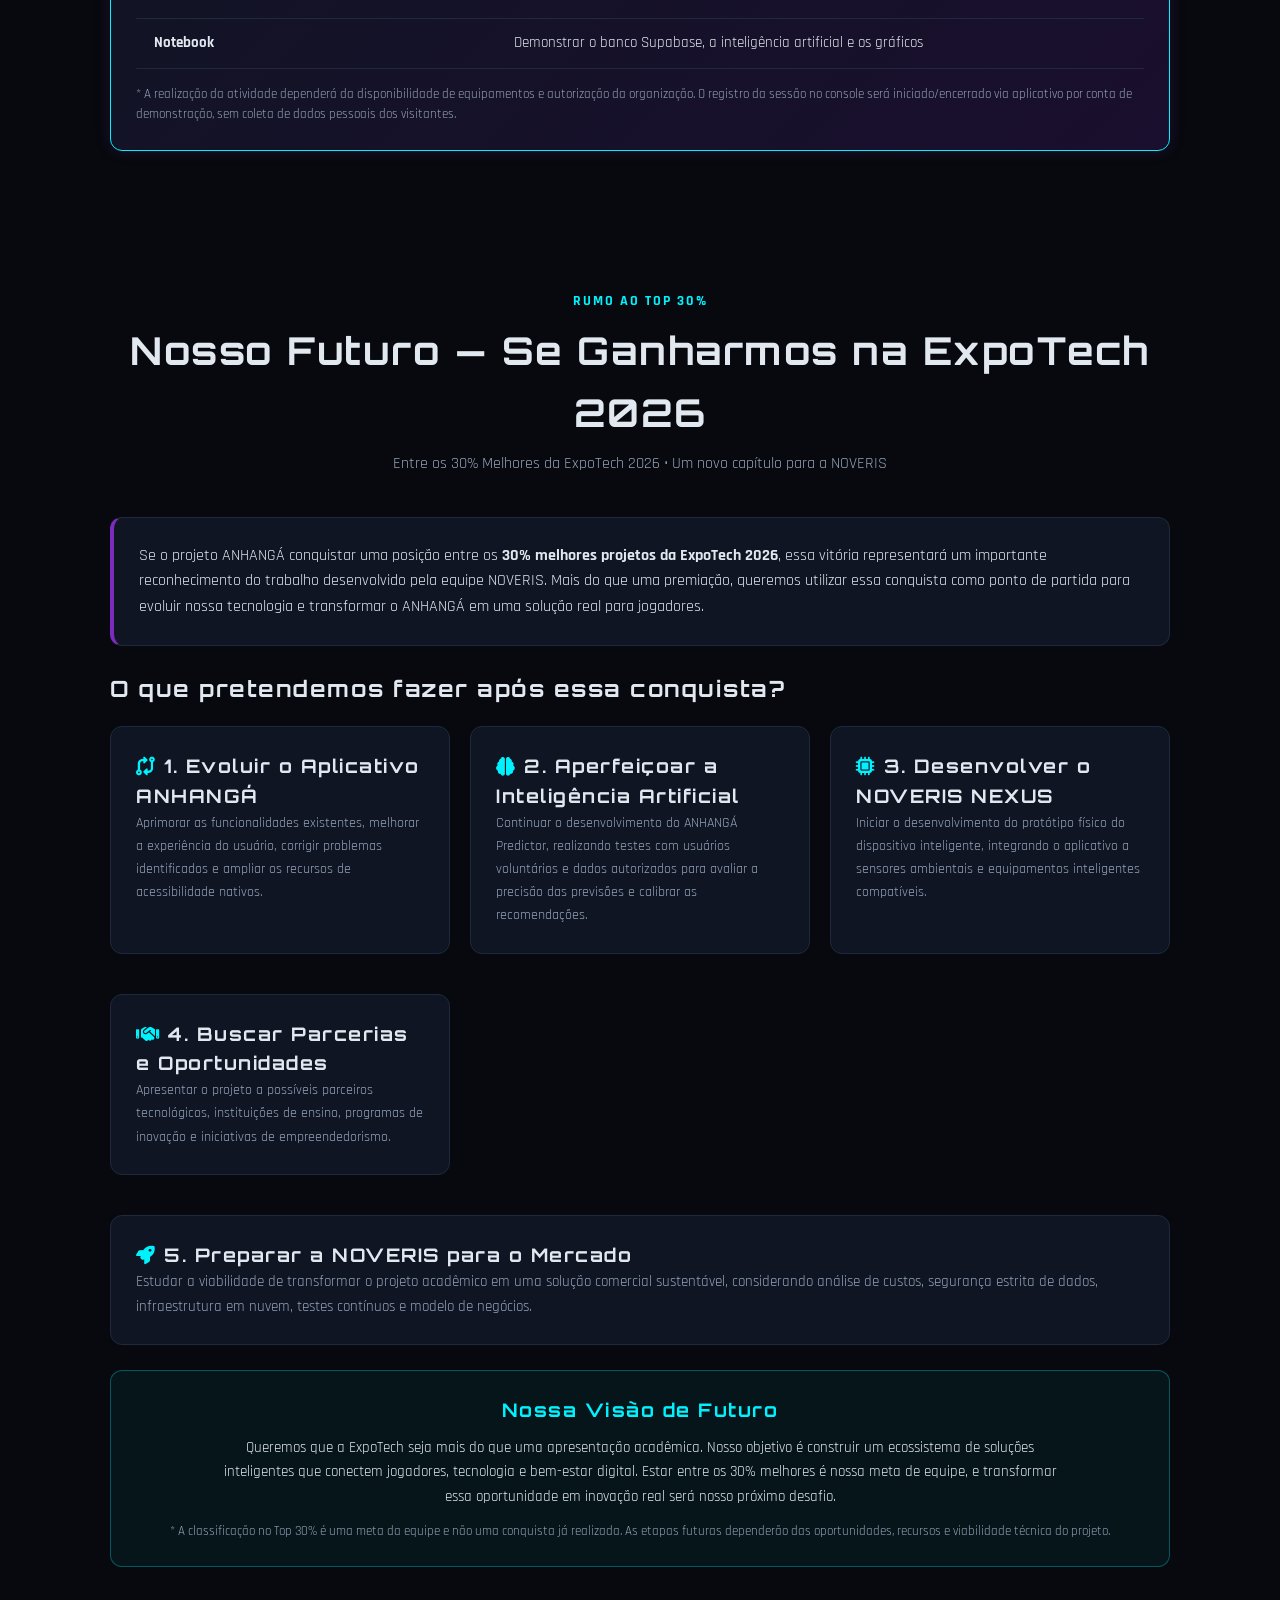
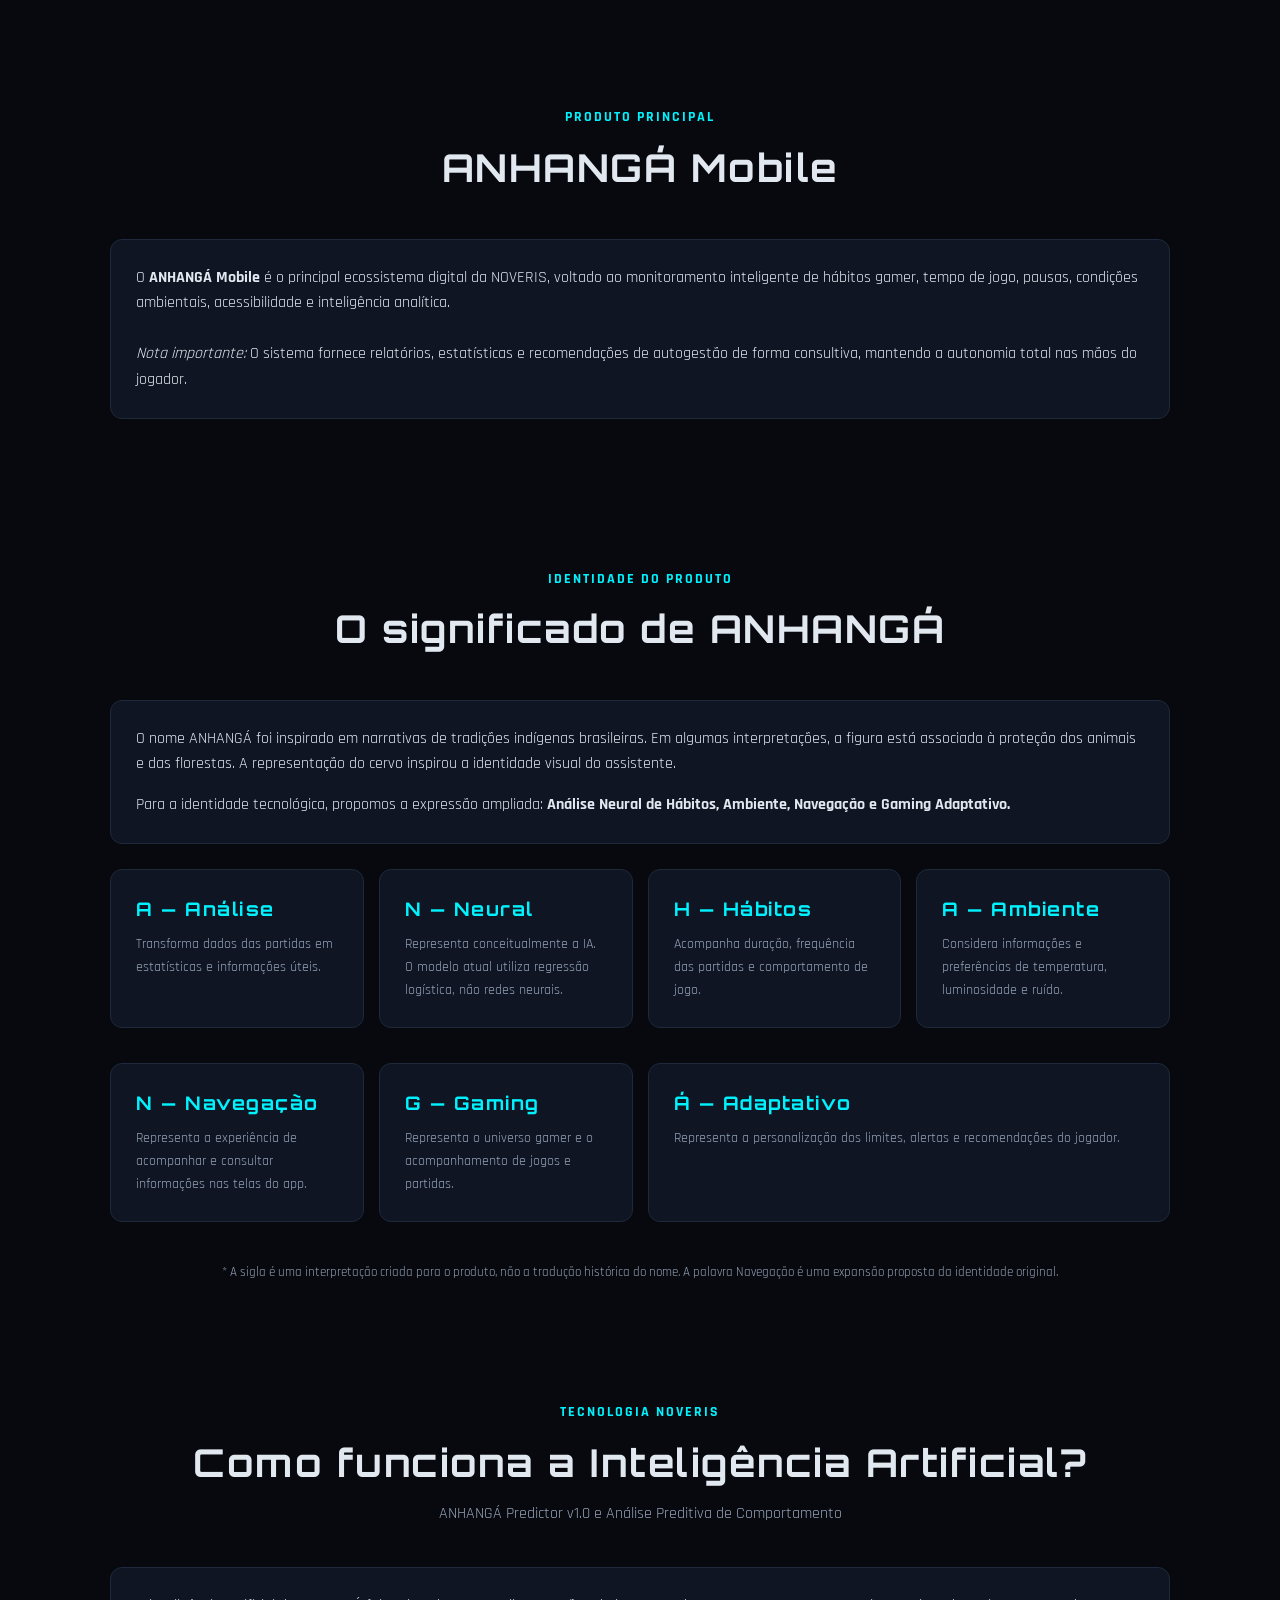
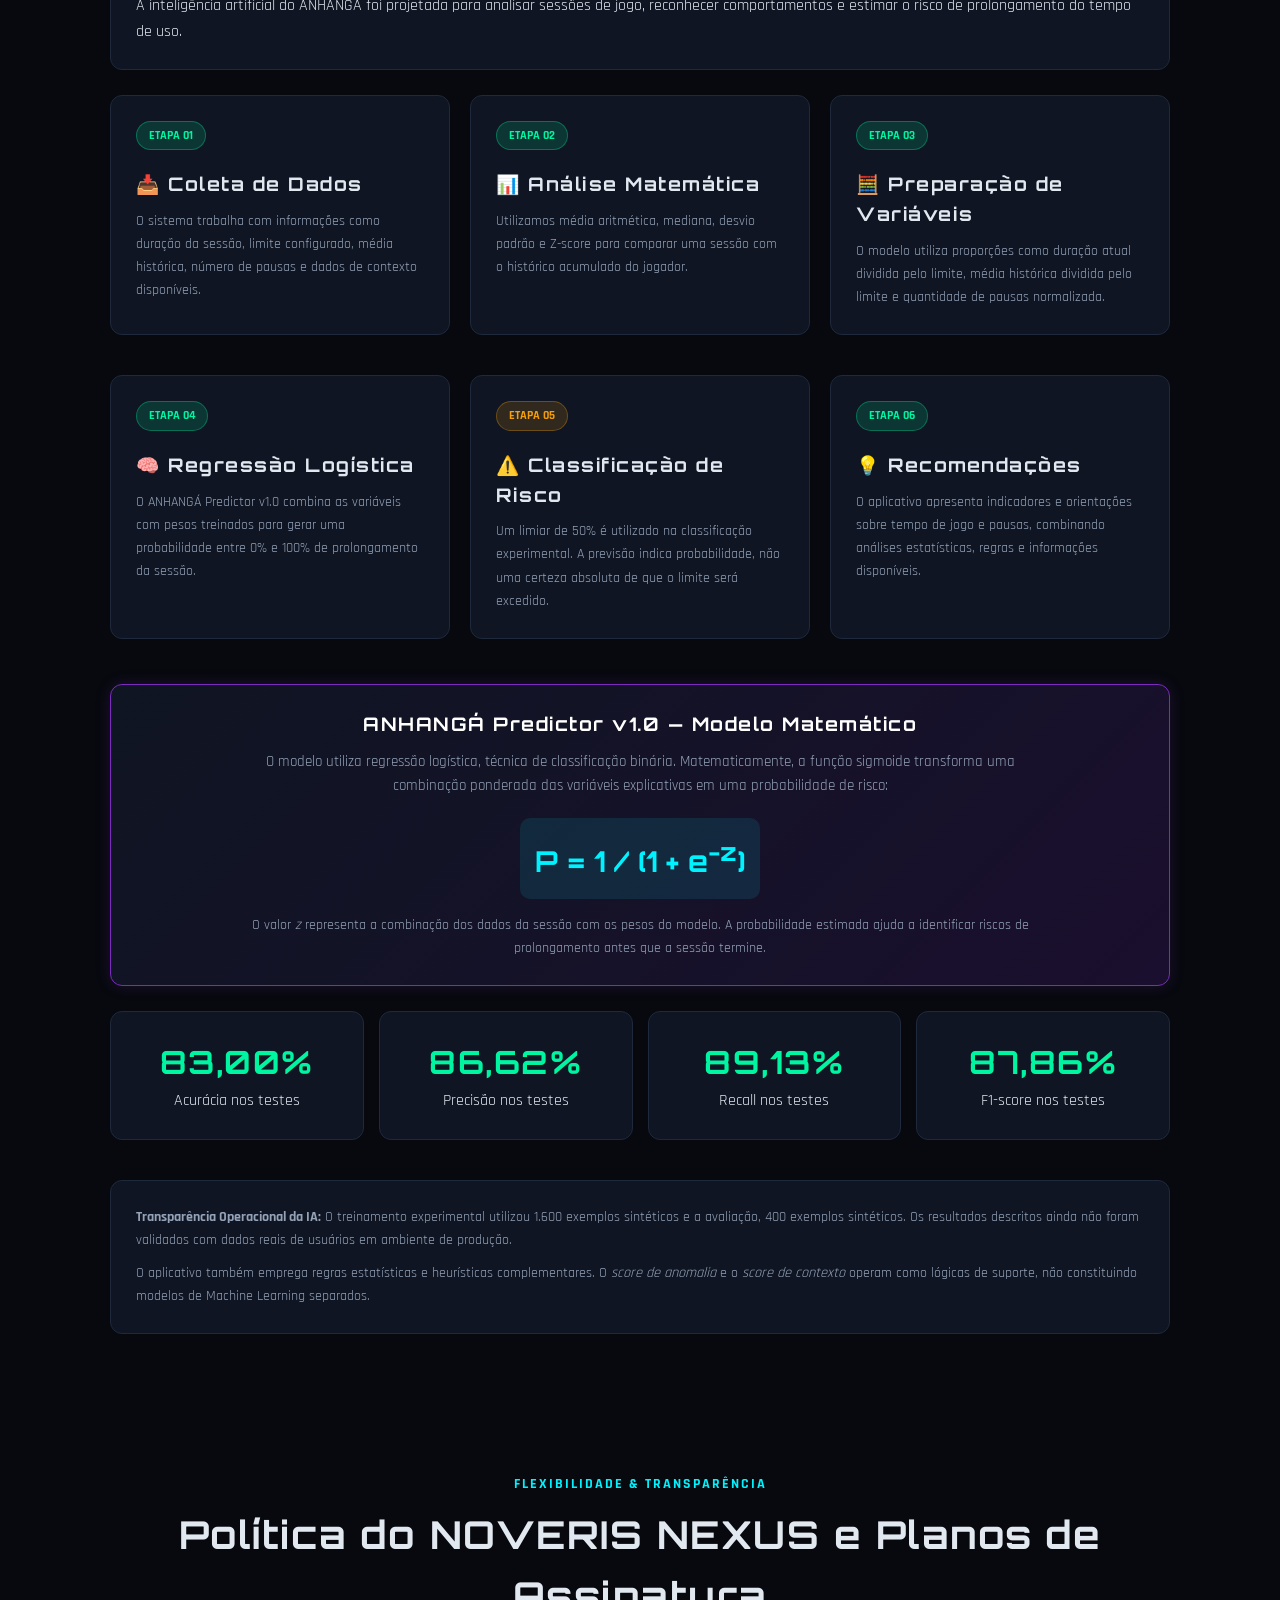
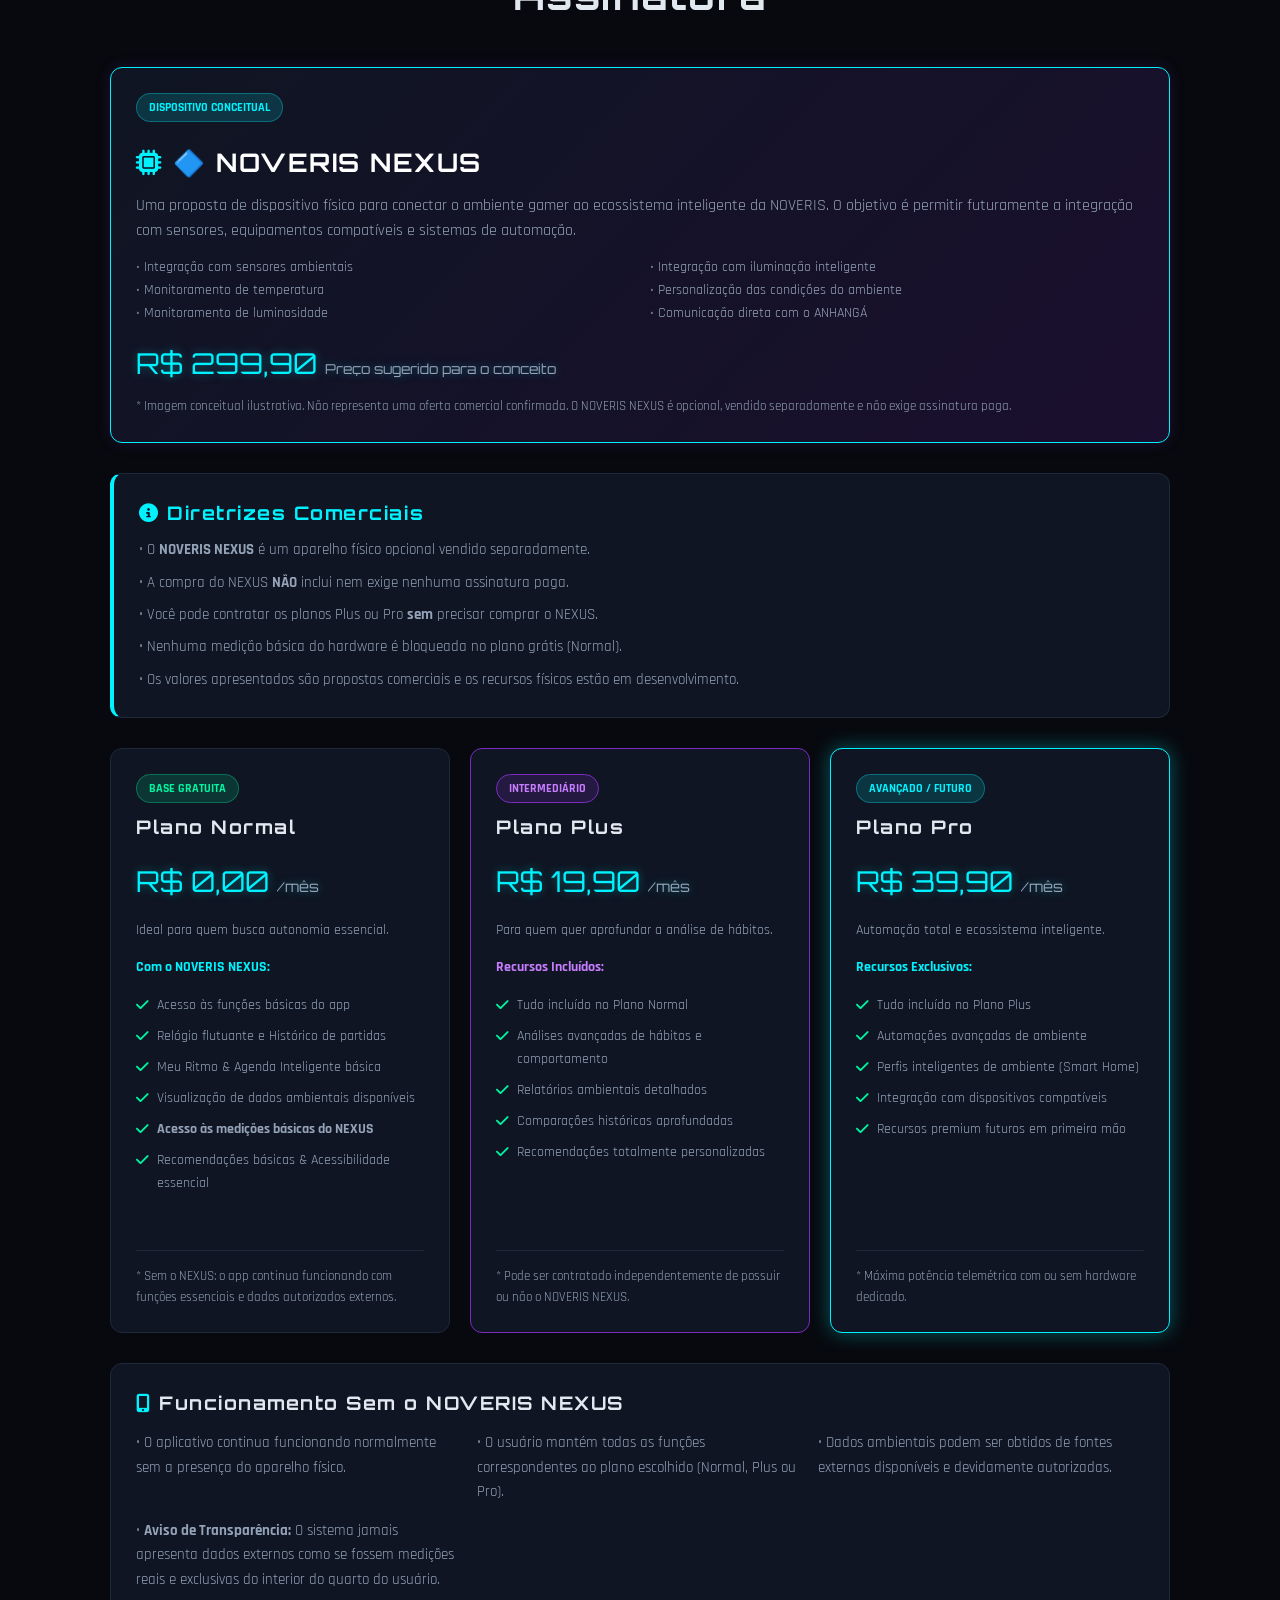
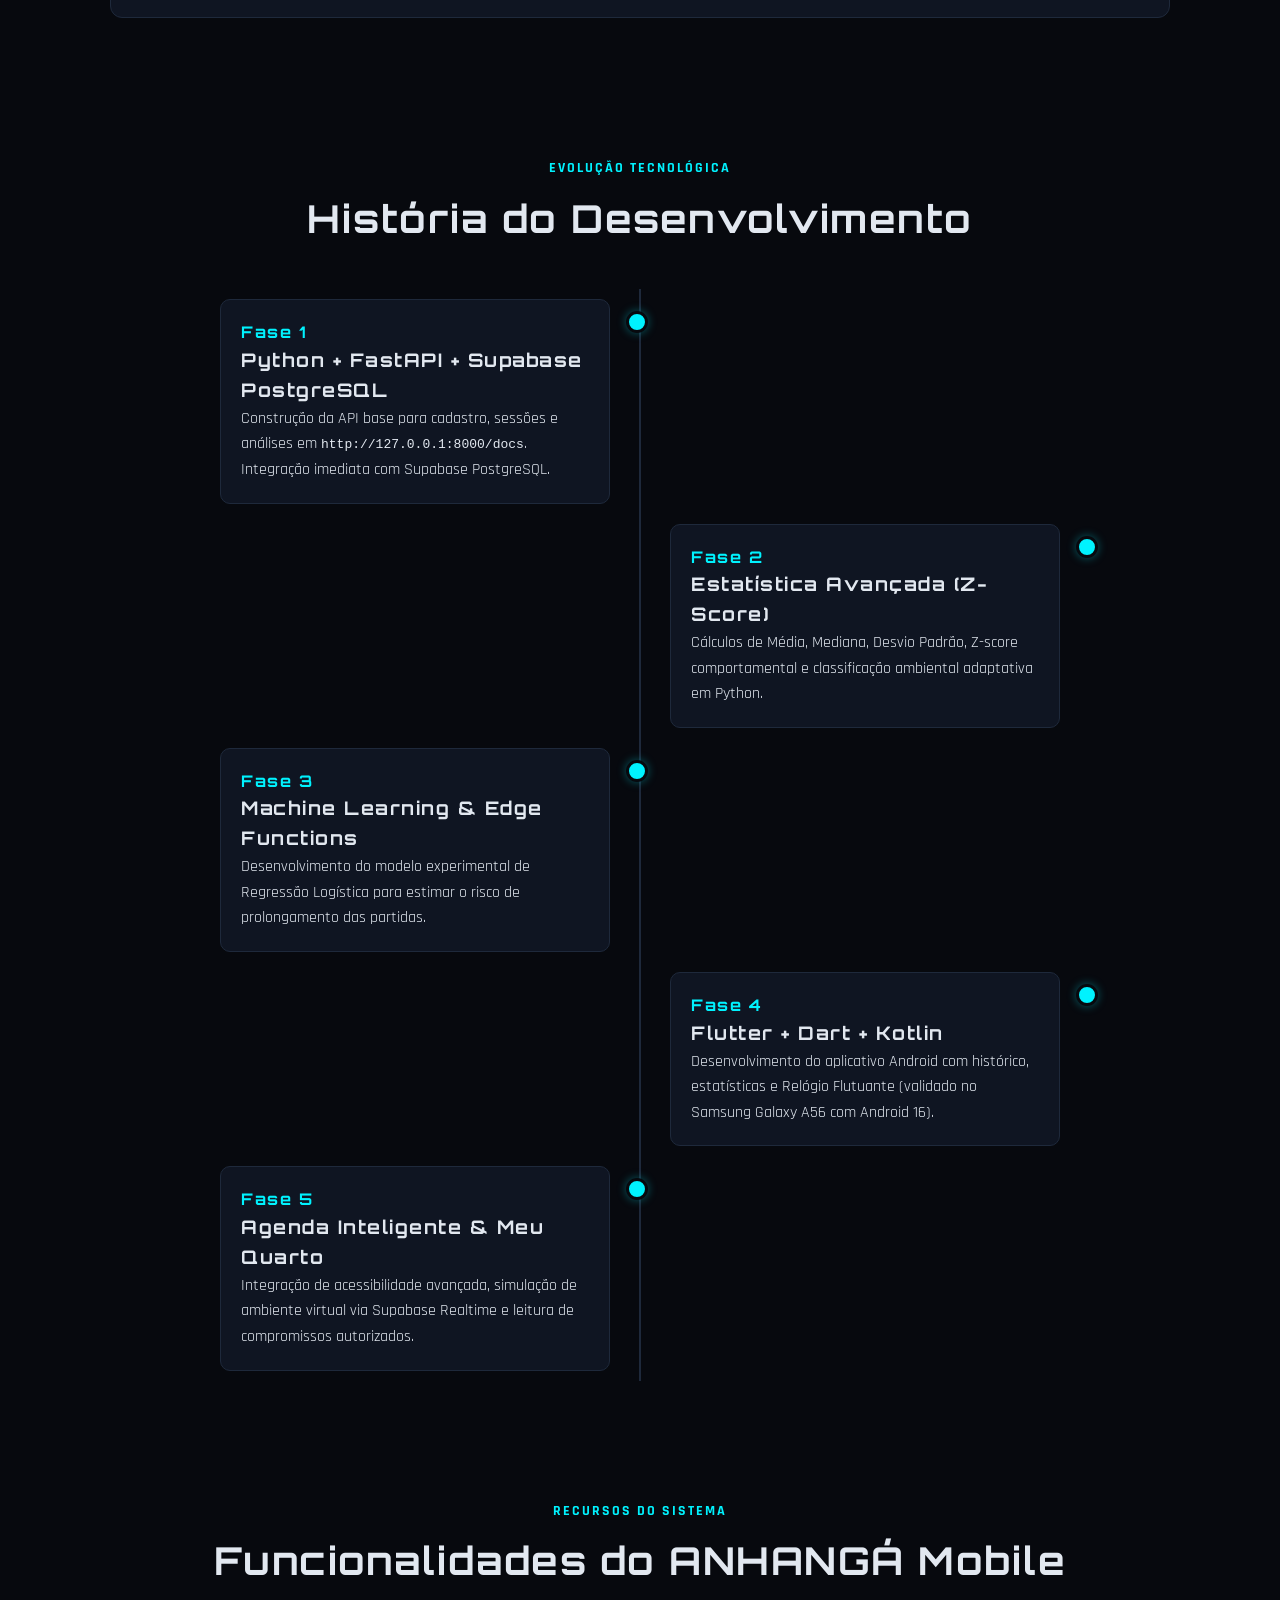
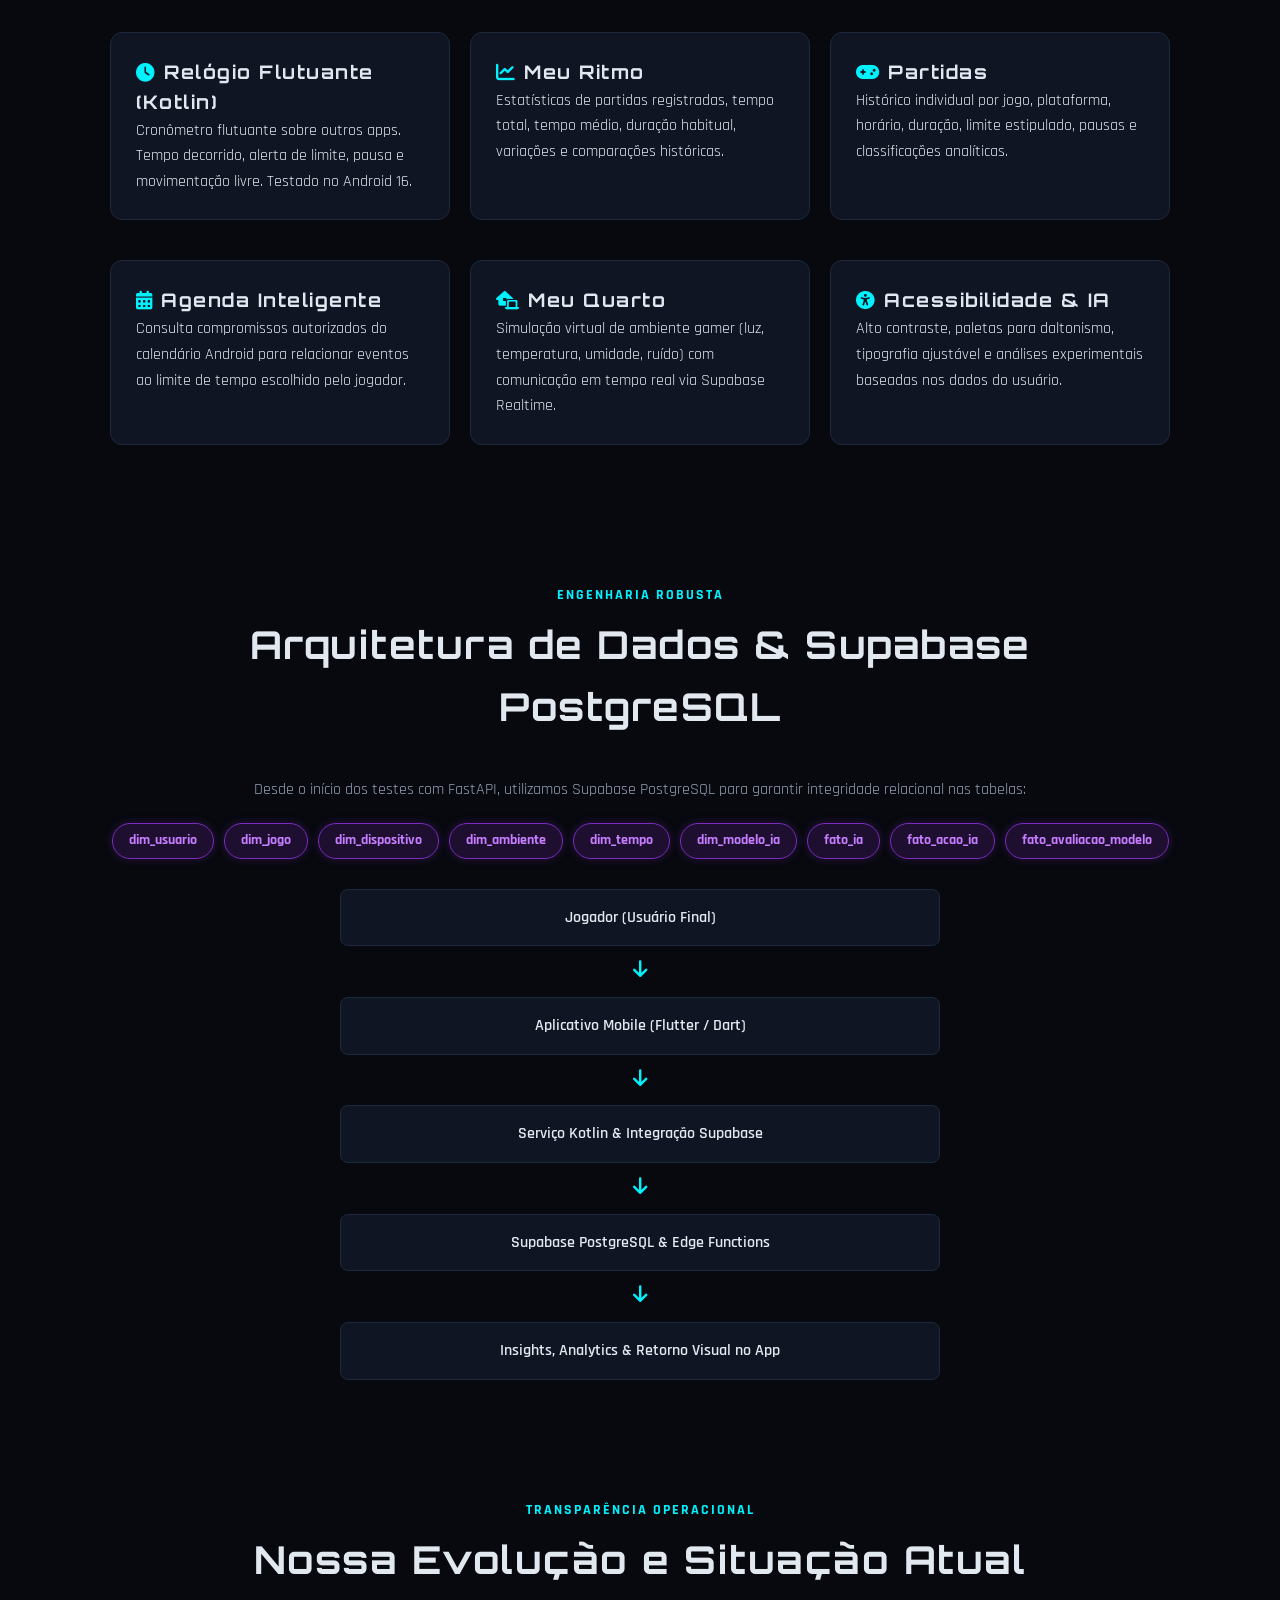
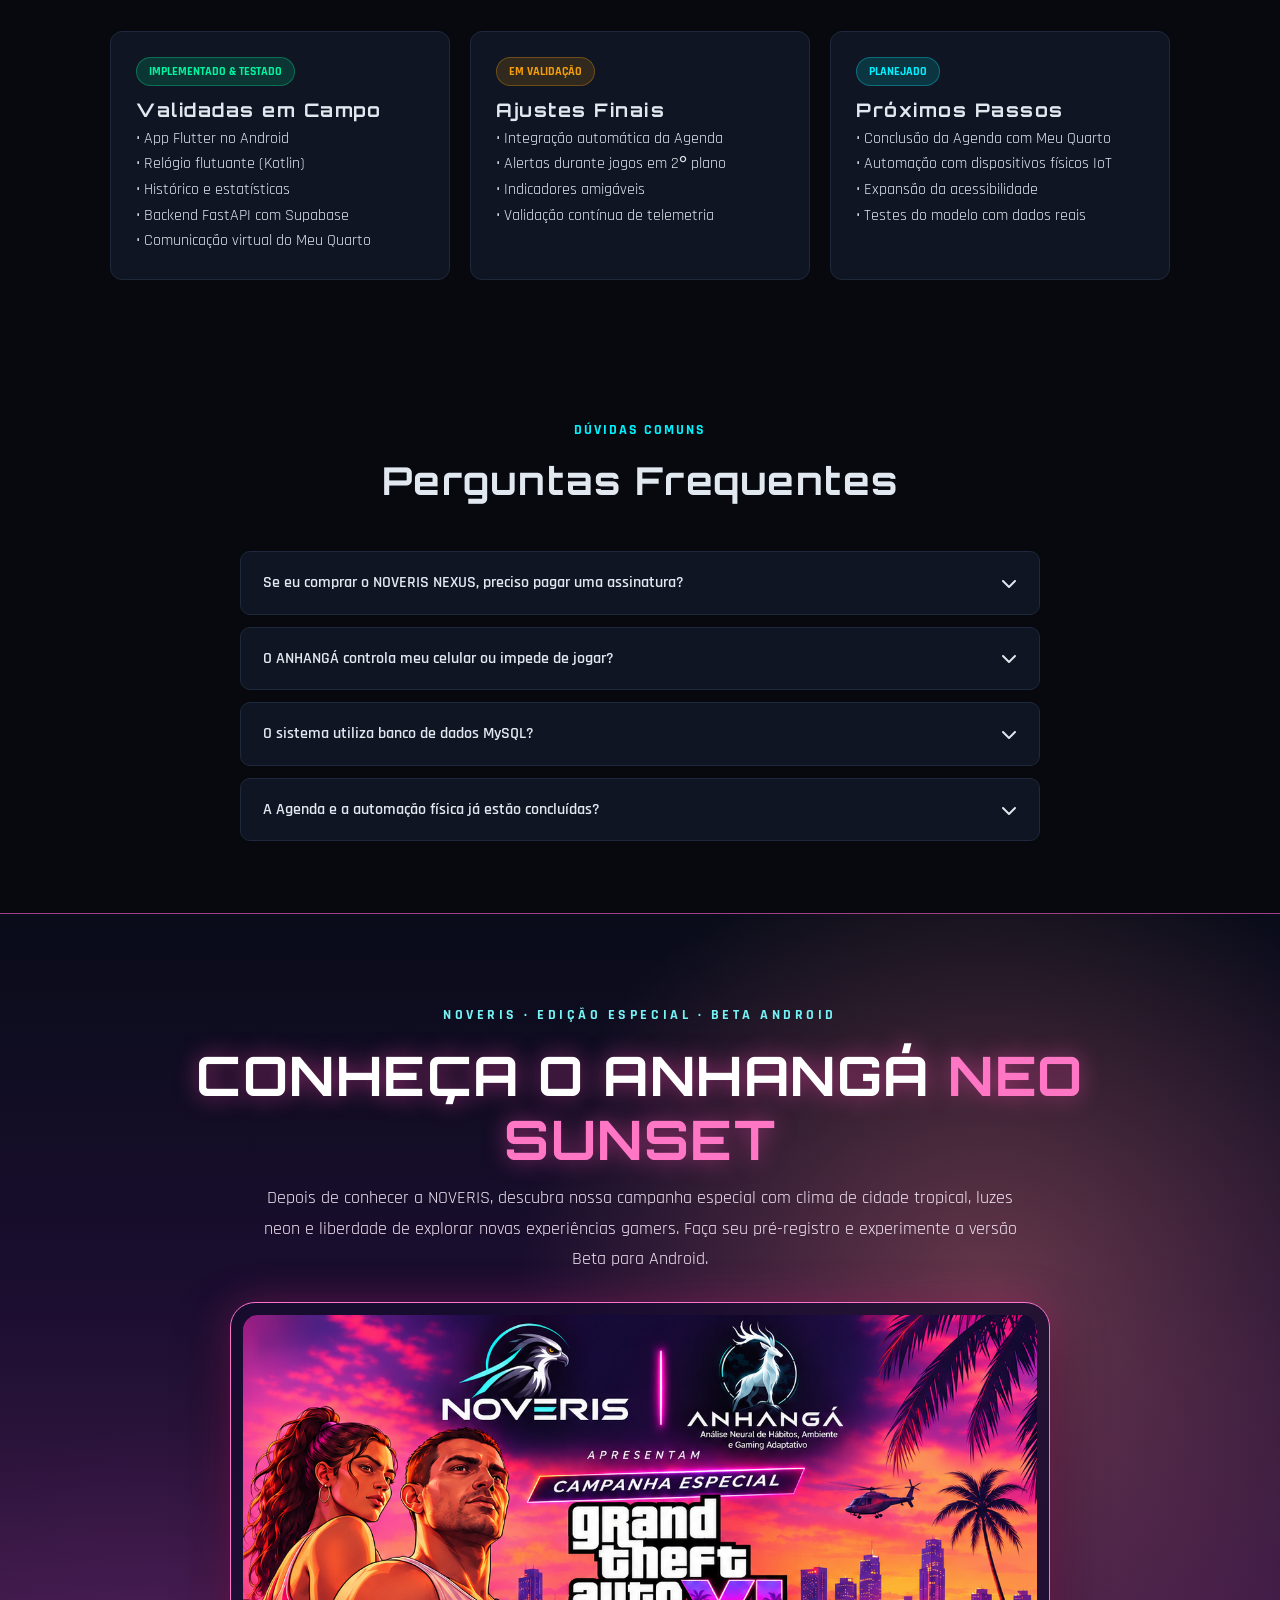
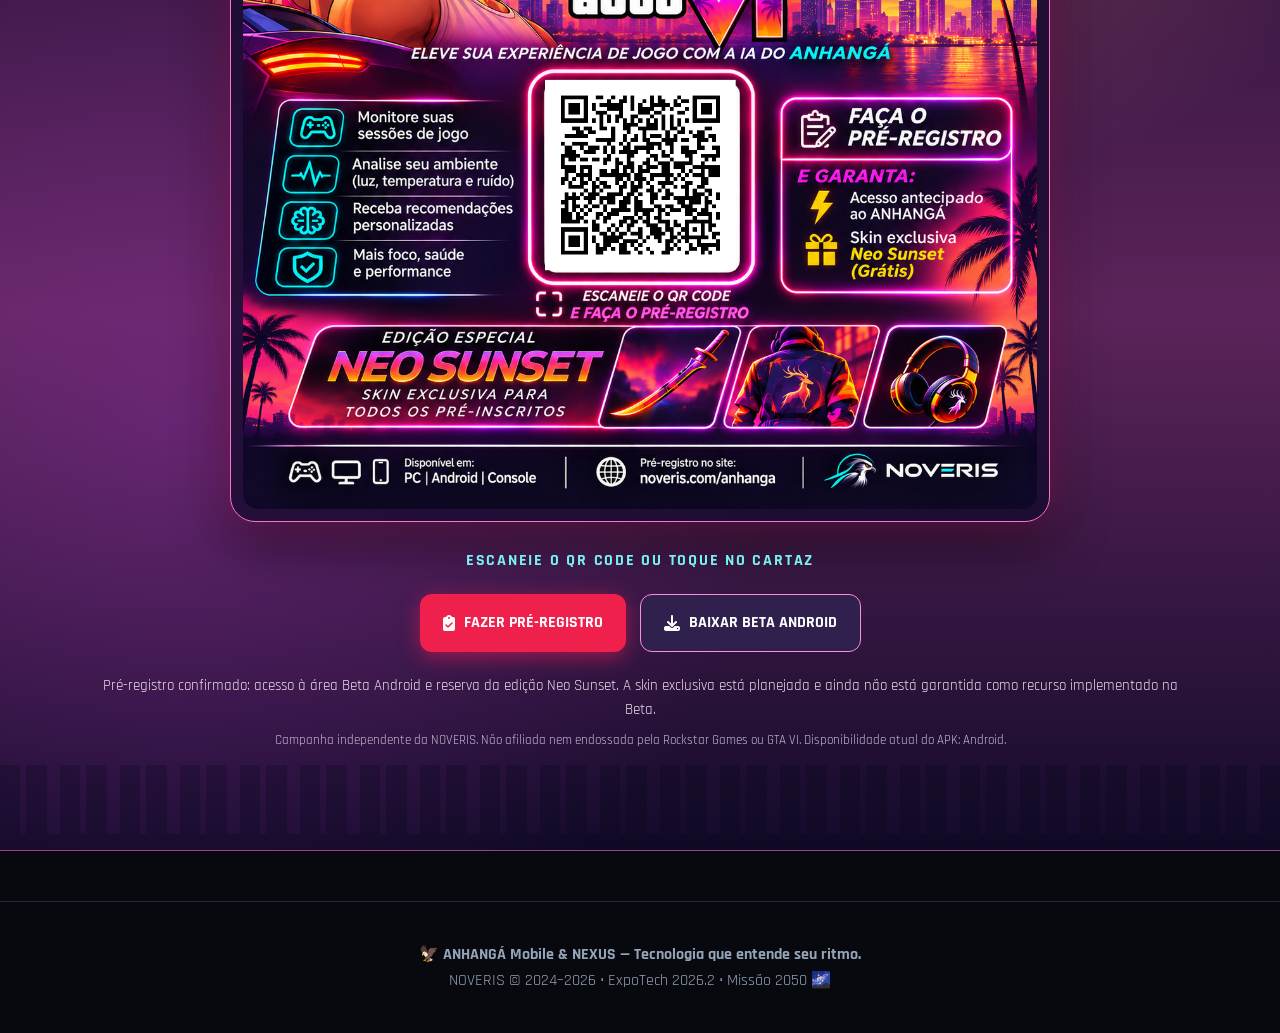
==== commit 576d6a81: "Mover campanha Neo Sunset para o final do site com visual neon" ====
--- a/index.html
+++ b/index.html
@@ -1352,6 +1352,28 @@
     </div>
   </section>
 
+  <!-- INICIO CARTAZ NEO SUNSET NOVERIS -->
+<section id="campanha-neo-sunset" aria-labelledby="titulo-campanha-neo-sunset" style="position:relative;isolation:isolate;overflow:hidden;padding:90px 20px 100px;background:linear-gradient(180deg,#090c19 0%,#1b0e30 25%,#5c245a 65%,#140b2b 100%);border-top:1px solid #9f4189;border-bottom:1px solid #9f4189">
+  <div aria-hidden="true" style="position:absolute;inset:0;z-index:-1;pointer-events:none;background:radial-gradient(circle at 77% 25%,#ff8b8355,transparent 31%),radial-gradient(circle at 14% 72%,#9c35b555,transparent 38%);"></div>
+  <div aria-hidden="true" style="position:absolute;left:0;right:0;bottom:0;height:85px;opacity:.24;pointer-events:none;background:repeating-linear-gradient(90deg,#030617 0 20px,transparent 20px 26px,#030617 26px 47px,transparent 47px 60px);border-bottom:16px solid #050614;"></div>
+  <div style="max-width:1080px;margin:auto;position:relative;text-align:center">
+    <p style="font-size:.88rem;letter-spacing:.25em;color:#74f2f5;font-weight:800;margin:0 0 16px">NOVERIS · EDIÇÃO ESPECIAL · BETA ANDROID</p>
+    <h2 id="titulo-campanha-neo-sunset" style="color:#fff;font-size:clamp(1.9rem,4.5vw,3.4rem);margin:0 0 12px;line-height:1.18;text-shadow:0 0 22px #f146a599">CONHEÇA O ANHANGÁ <span style="color:#ff77c4">NEO SUNSET</span></h2>
+    <p style="max-width:770px;margin:0 auto 28px;color:#f3e5f4;font-size:1.15rem;line-height:1.65">Depois de conhecer a NOVERIS, descubra nossa campanha especial com clima de cidade tropical, luzes neon e liberdade de explorar novas experiências gamers. Faça seu pré-registro e experimente a versão Beta para Android.</p>
+    <div style="max-width:820px;margin:0 auto 26px;padding:12px;border:1px solid #fa73cc;border-radius:25px;background:#160b2dcc;box-shadow:0 0 40px #f528934d,0 22px 52px #0008">
+      <a href="/pre-registro/" style="display:block;line-height:0" aria-label="Abrir pré-registro da NOVERIS ao tocar no cartaz"><img src="/assets/campanha/anhanga-neo-sunset-qr.png" alt="Cartaz Neo Sunset com QR Code dentro da moldura rosa; ao escanear abre o formulário de pré-registro" style="display:block;width:100%;height:auto;border-radius:15px" loading="lazy" decoding="async"></a>
+    </div>
+    <p style="color:#79f0f2;font-weight:800;letter-spacing:.11em;margin:0 0 20px">ESCANEIE O QR CODE OU TOQUE NO CARTAZ</p>
+    <div style="display:flex;justify-content:center;gap:14px;flex-wrap:wrap;margin-bottom:22px">
+      <a href="/pre-registro/" style="display:inline-flex;gap:9px;align-items:center;justify-content:center;text-decoration:none;color:white;background:#f0204c;padding:15px 23px;border-radius:12px;font-weight:800;box-shadow:0 5px 20px #ec1c5490"><i class="fa-solid fa-clipboard-check" aria-hidden="true"></i>FAZER PRÉ-REGISTRO</a>
+      <a href="/beta/" style="display:inline-flex;gap:9px;align-items:center;justify-content:center;text-decoration:none;color:#fff;background:#30204d;border:1px solid #fc8fd8;padding:15px 23px;border-radius:12px;font-weight:800"><i class="fa-solid fa-download" aria-hidden="true"></i>BAIXAR BETA ANDROID</a>
+    </div>
+    <p style="color:#efdeeb;font-size:.94rem;margin:0 0 8px">Pré-registro confirmado: acesso à área Beta Android e reserva da edição Neo Sunset. A skin exclusiva está planejada e ainda não está garantida como recurso implementado na Beta.</p>
+    <p style="color:#c9bdd5;font-size:.8rem;margin:0">Campanha independente da NOVERIS. Não afiliada nem endossada pela Rockstar Games ou GTA VI. Disponibilidade atual do APK: Android.</p>
+  </div>
+</section>
+<!-- FIM CARTAZ NEO SUNSET NOVERIS -->
+
   <!-- RODAPÉ -->
   <footer>
     <p><strong>🦅 ANHANGÁ Mobile & NEXUS — Tecnologia que entende seu ritmo.</strong></p>
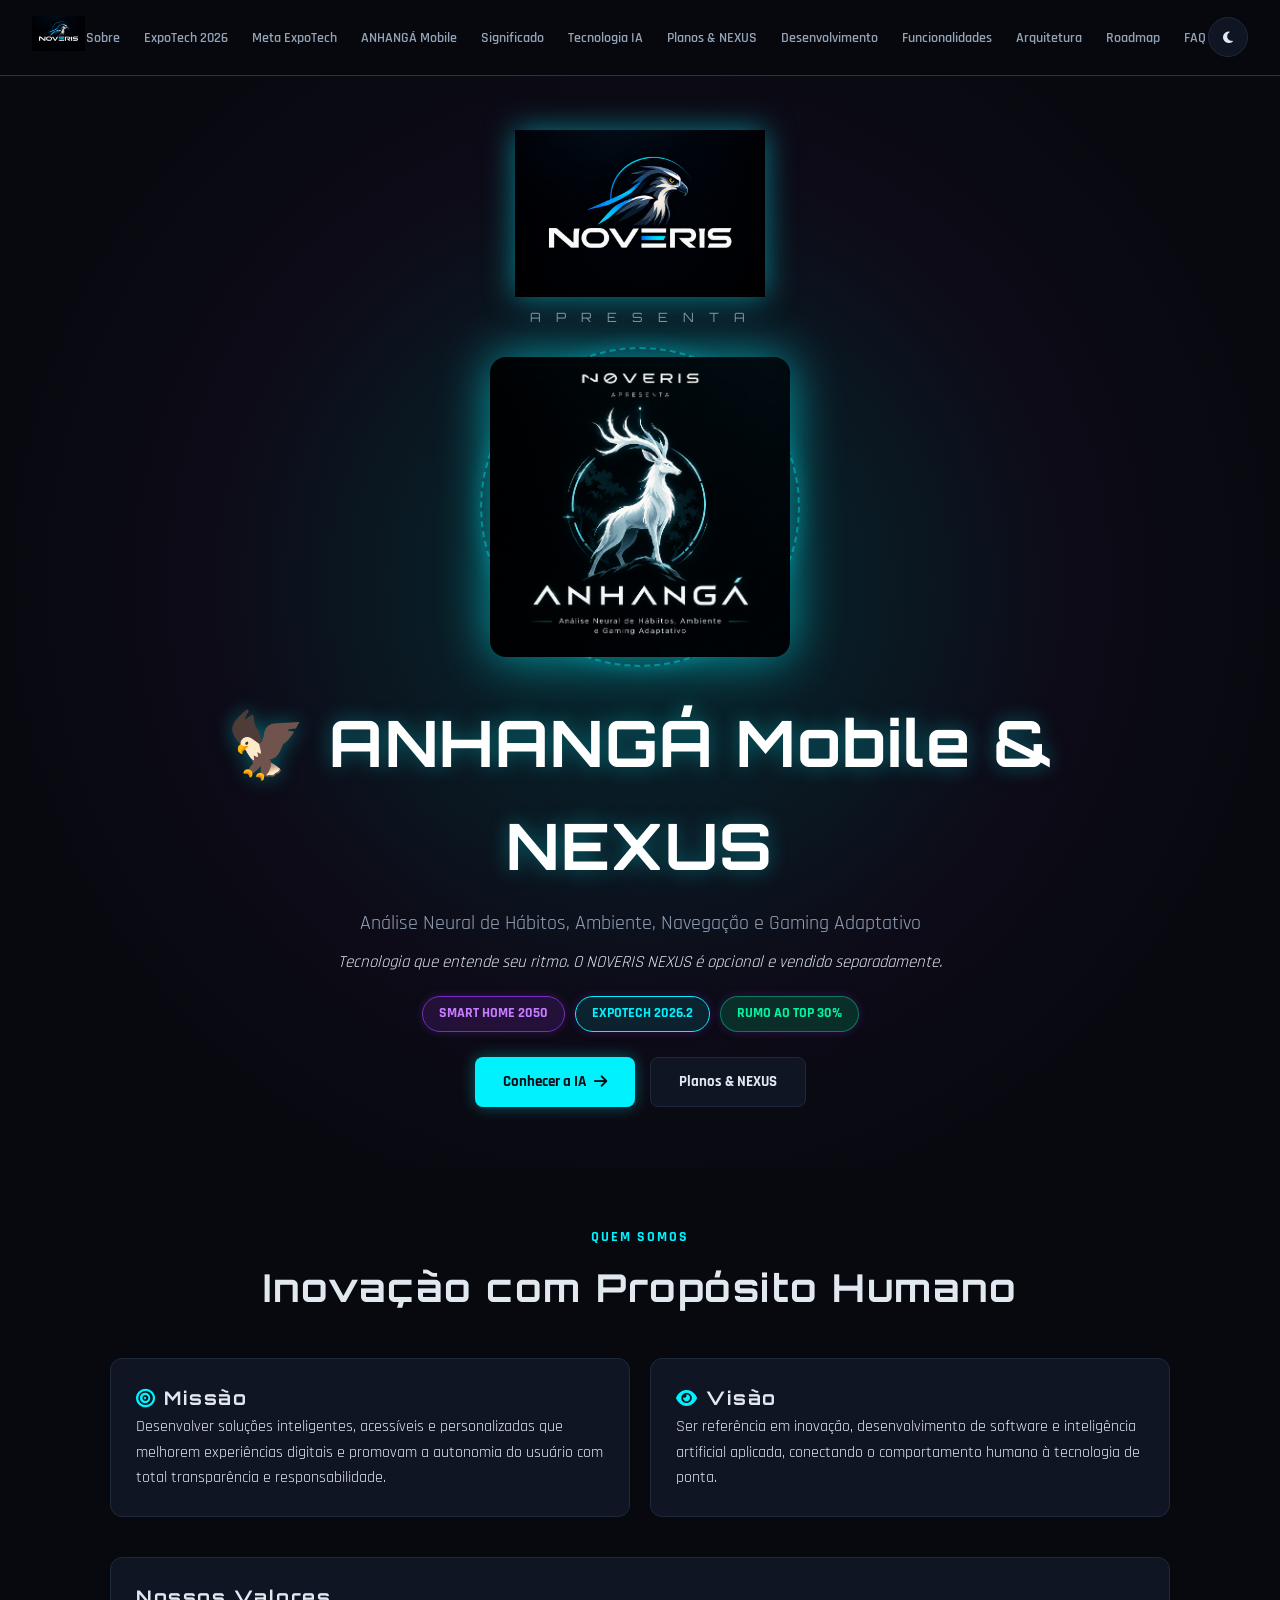
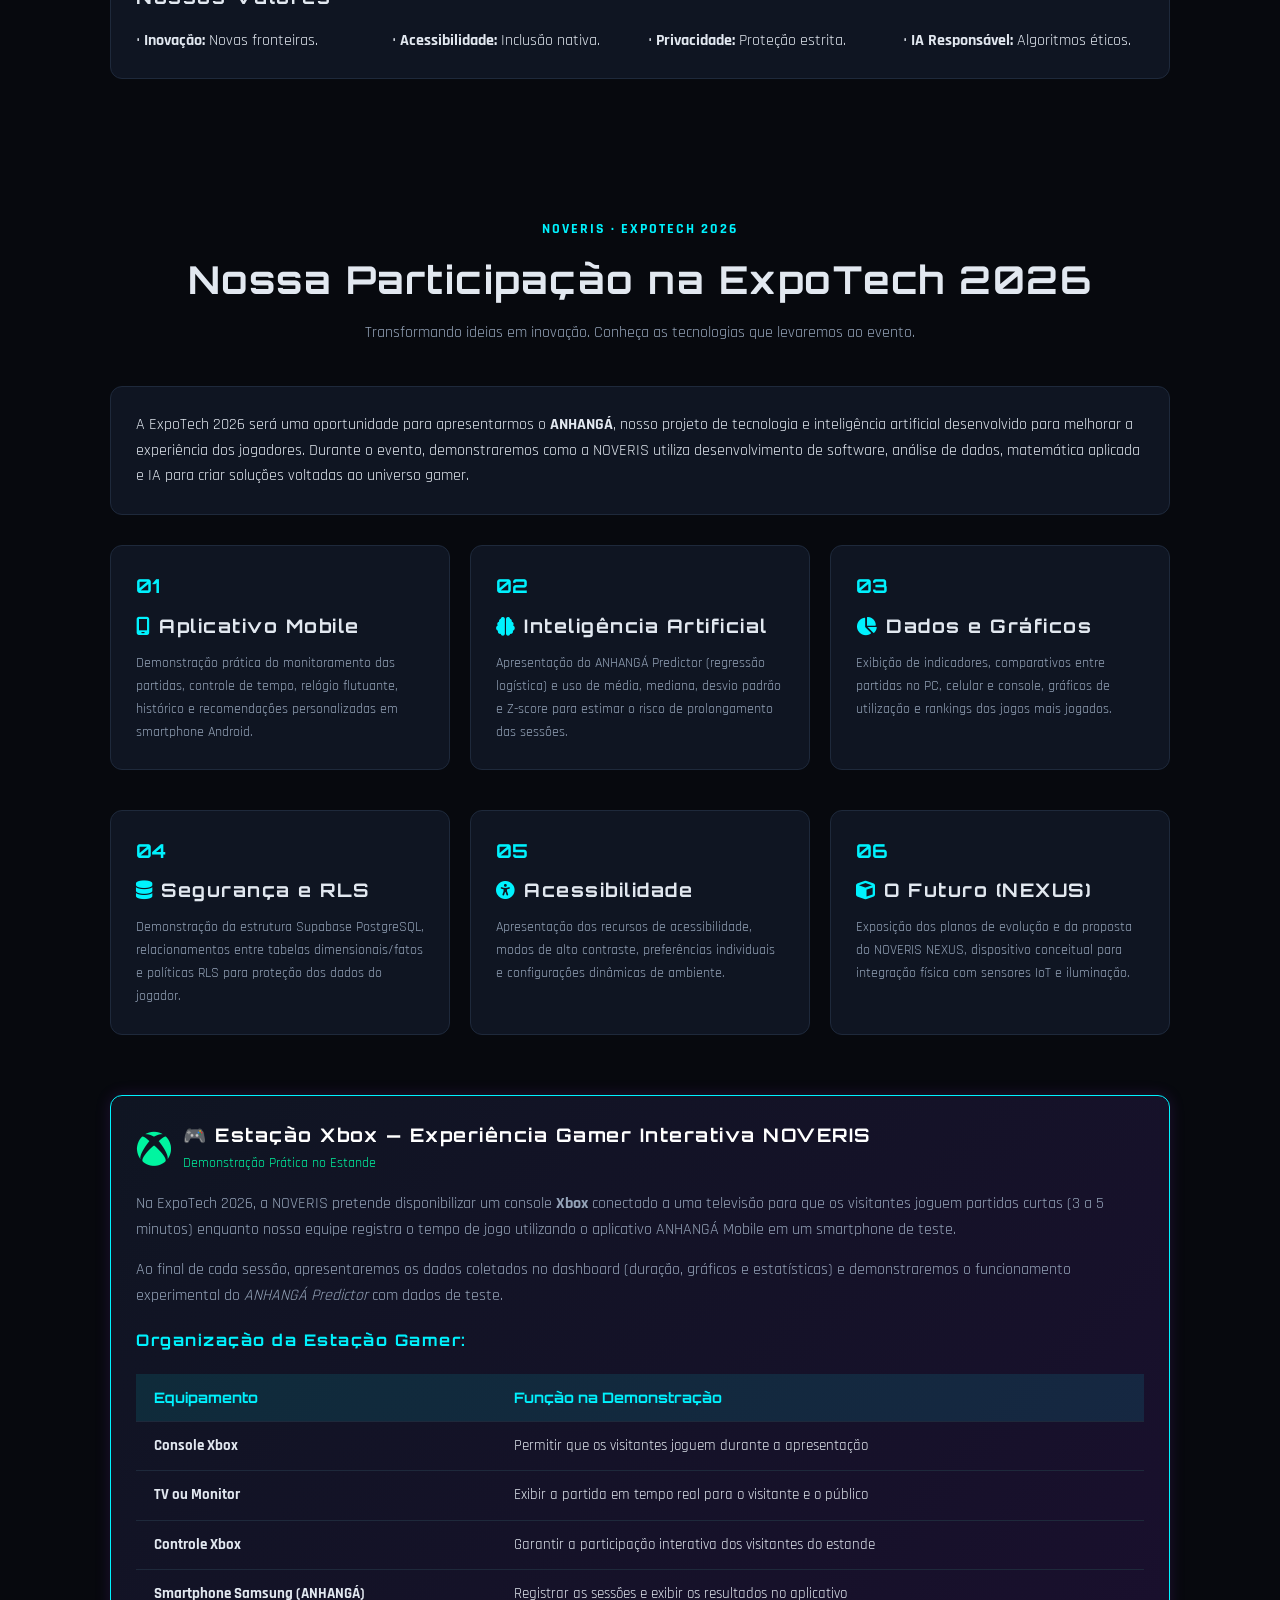
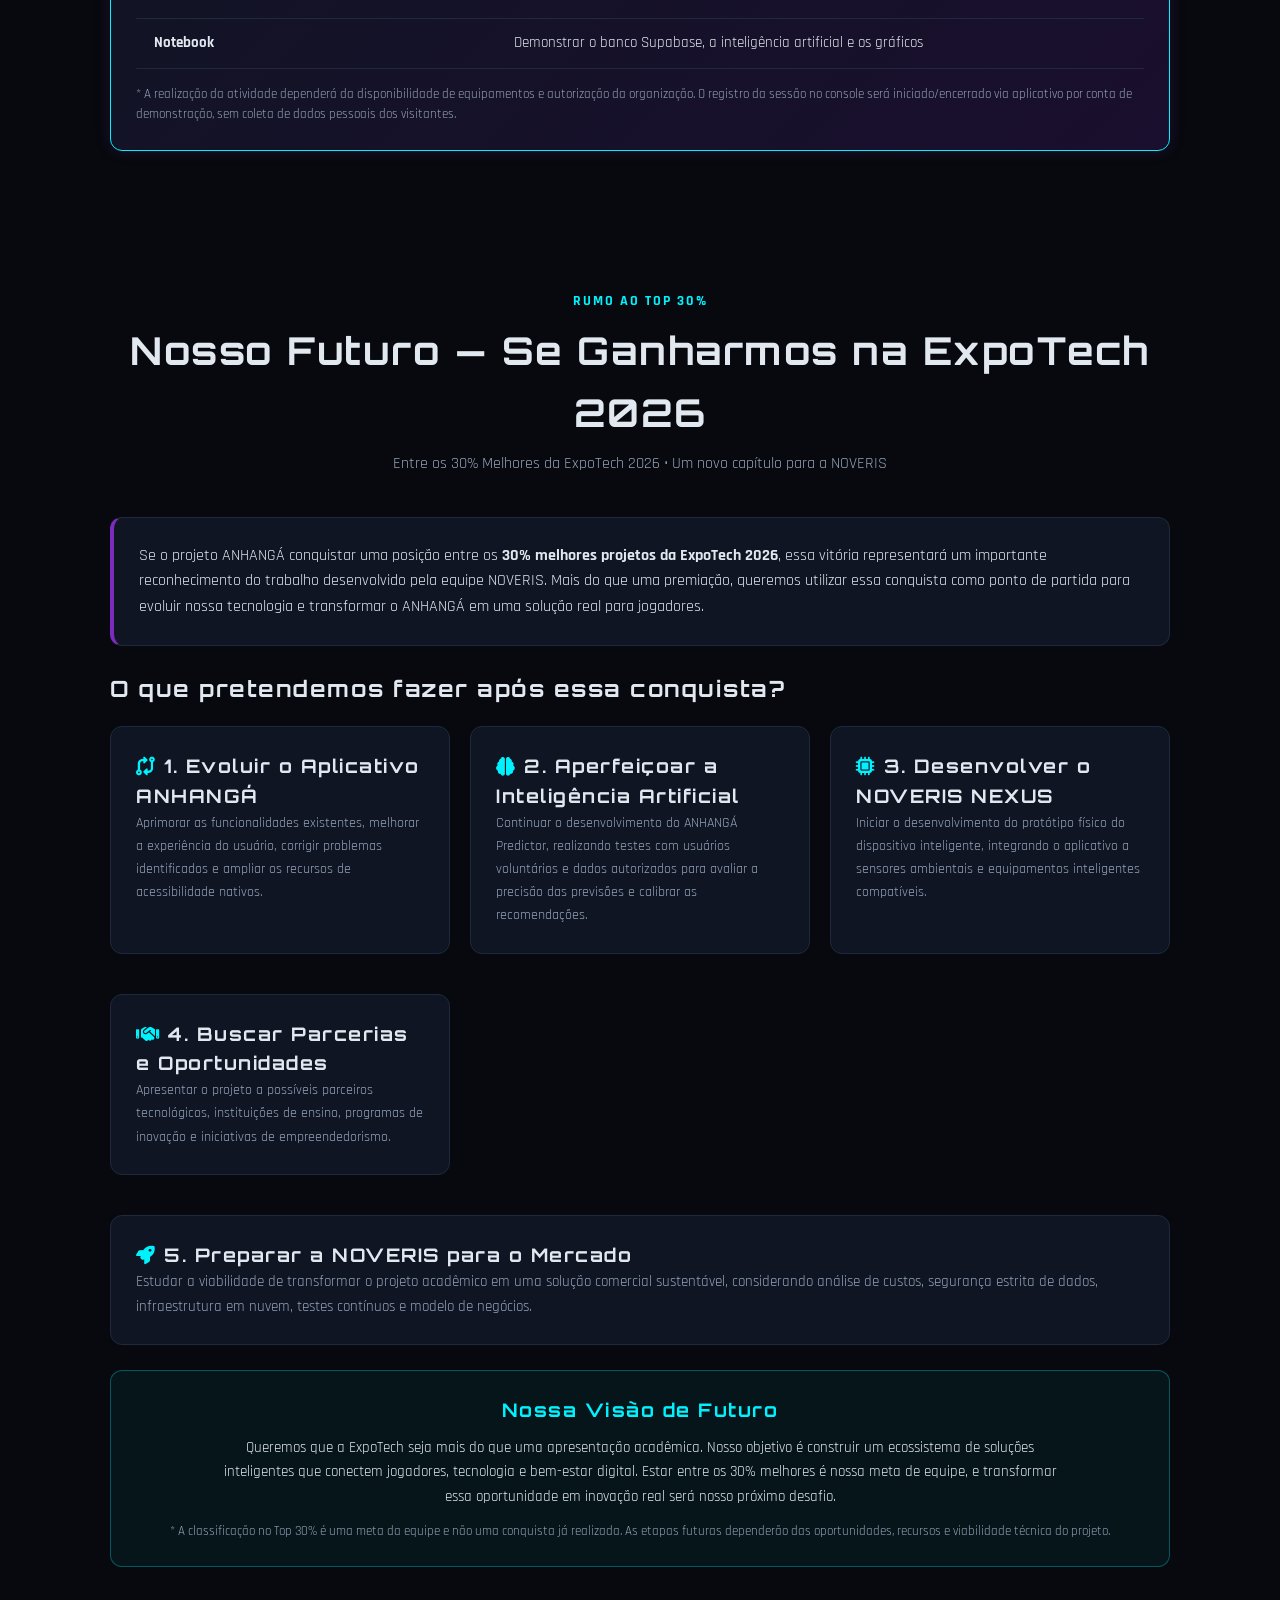
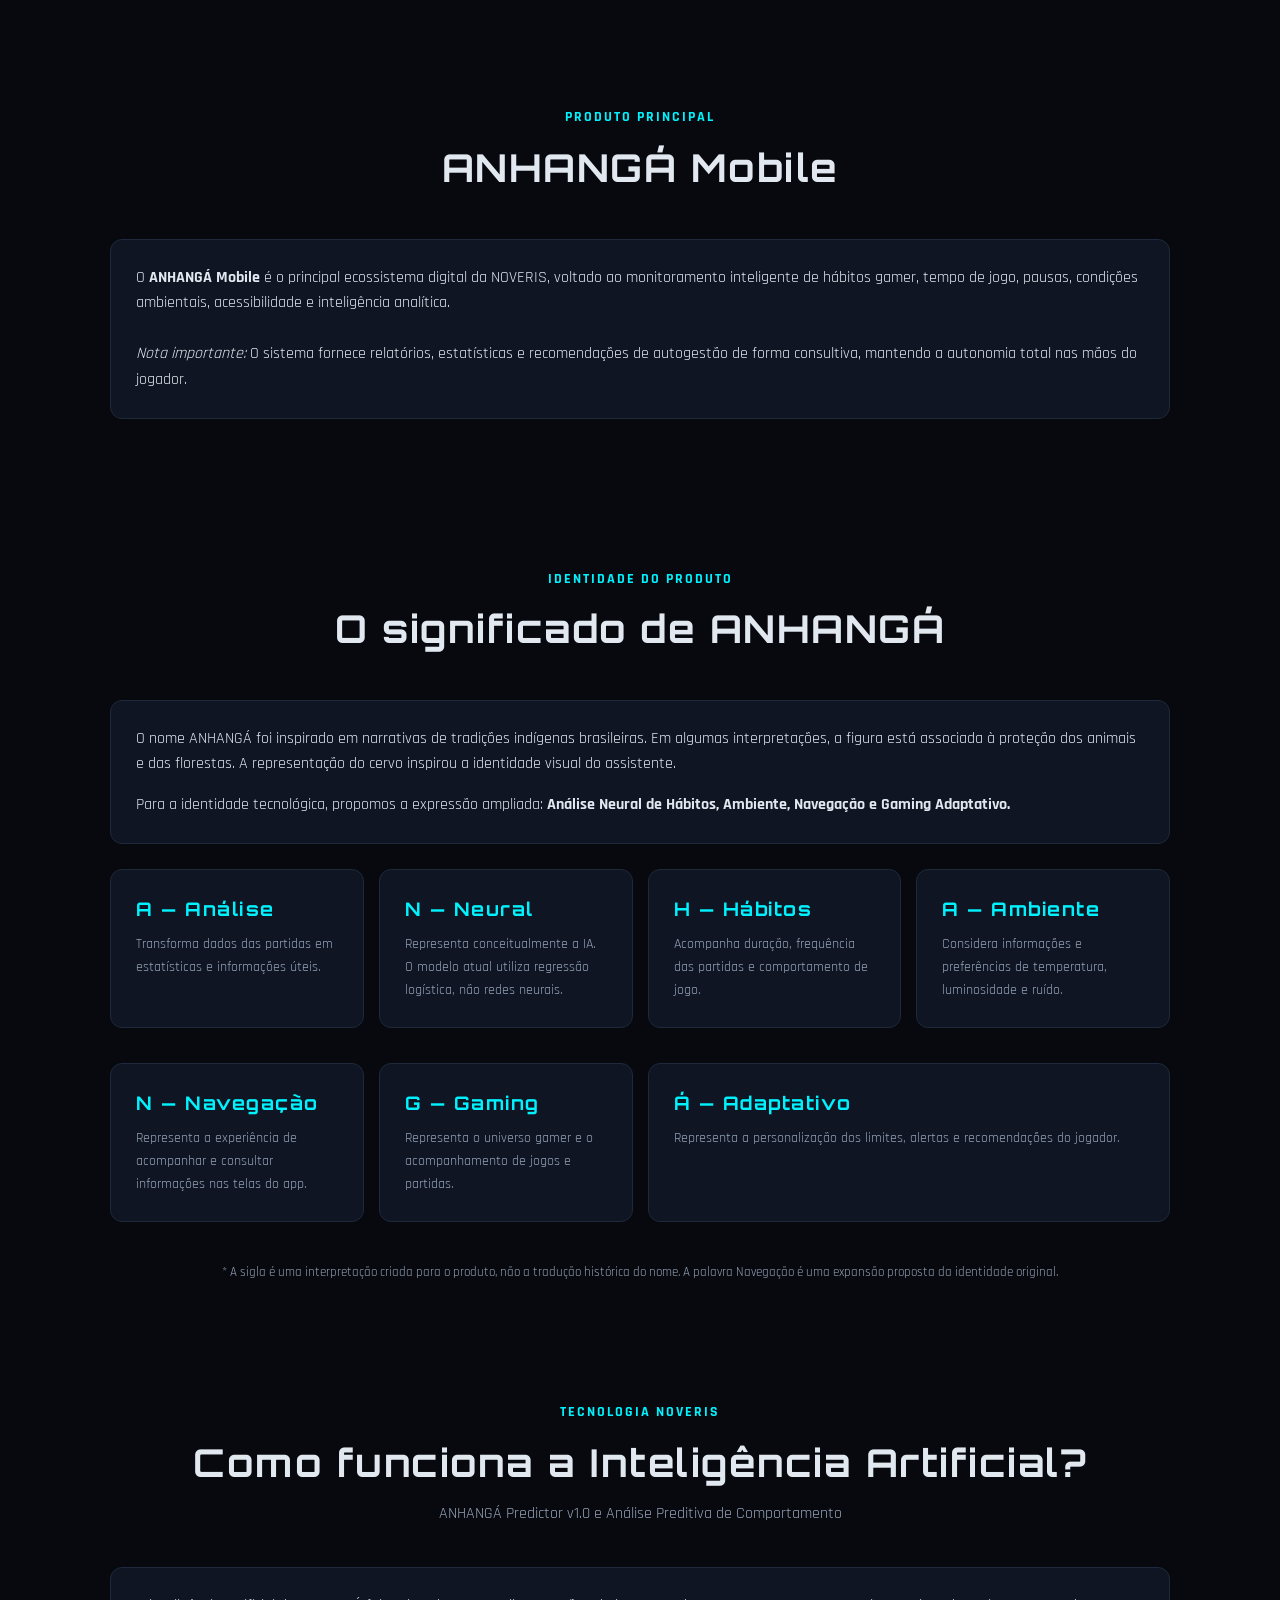
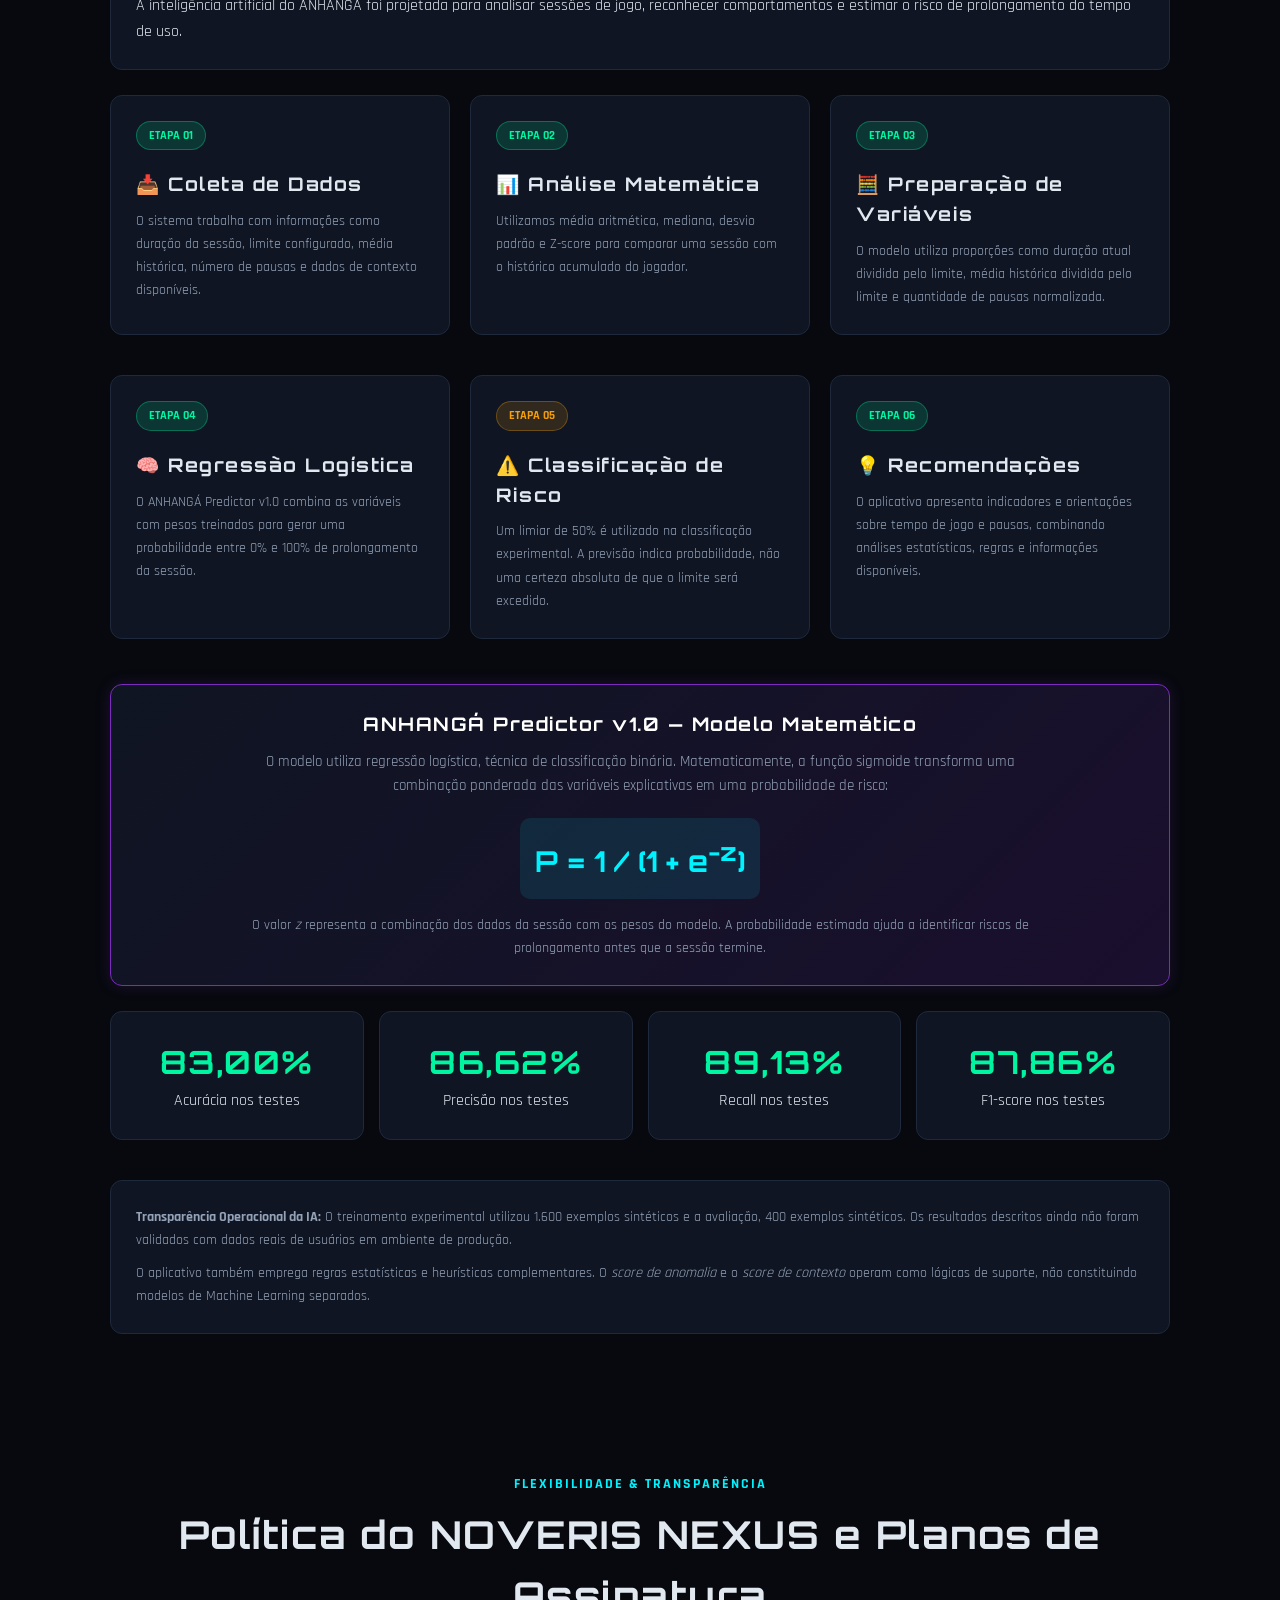
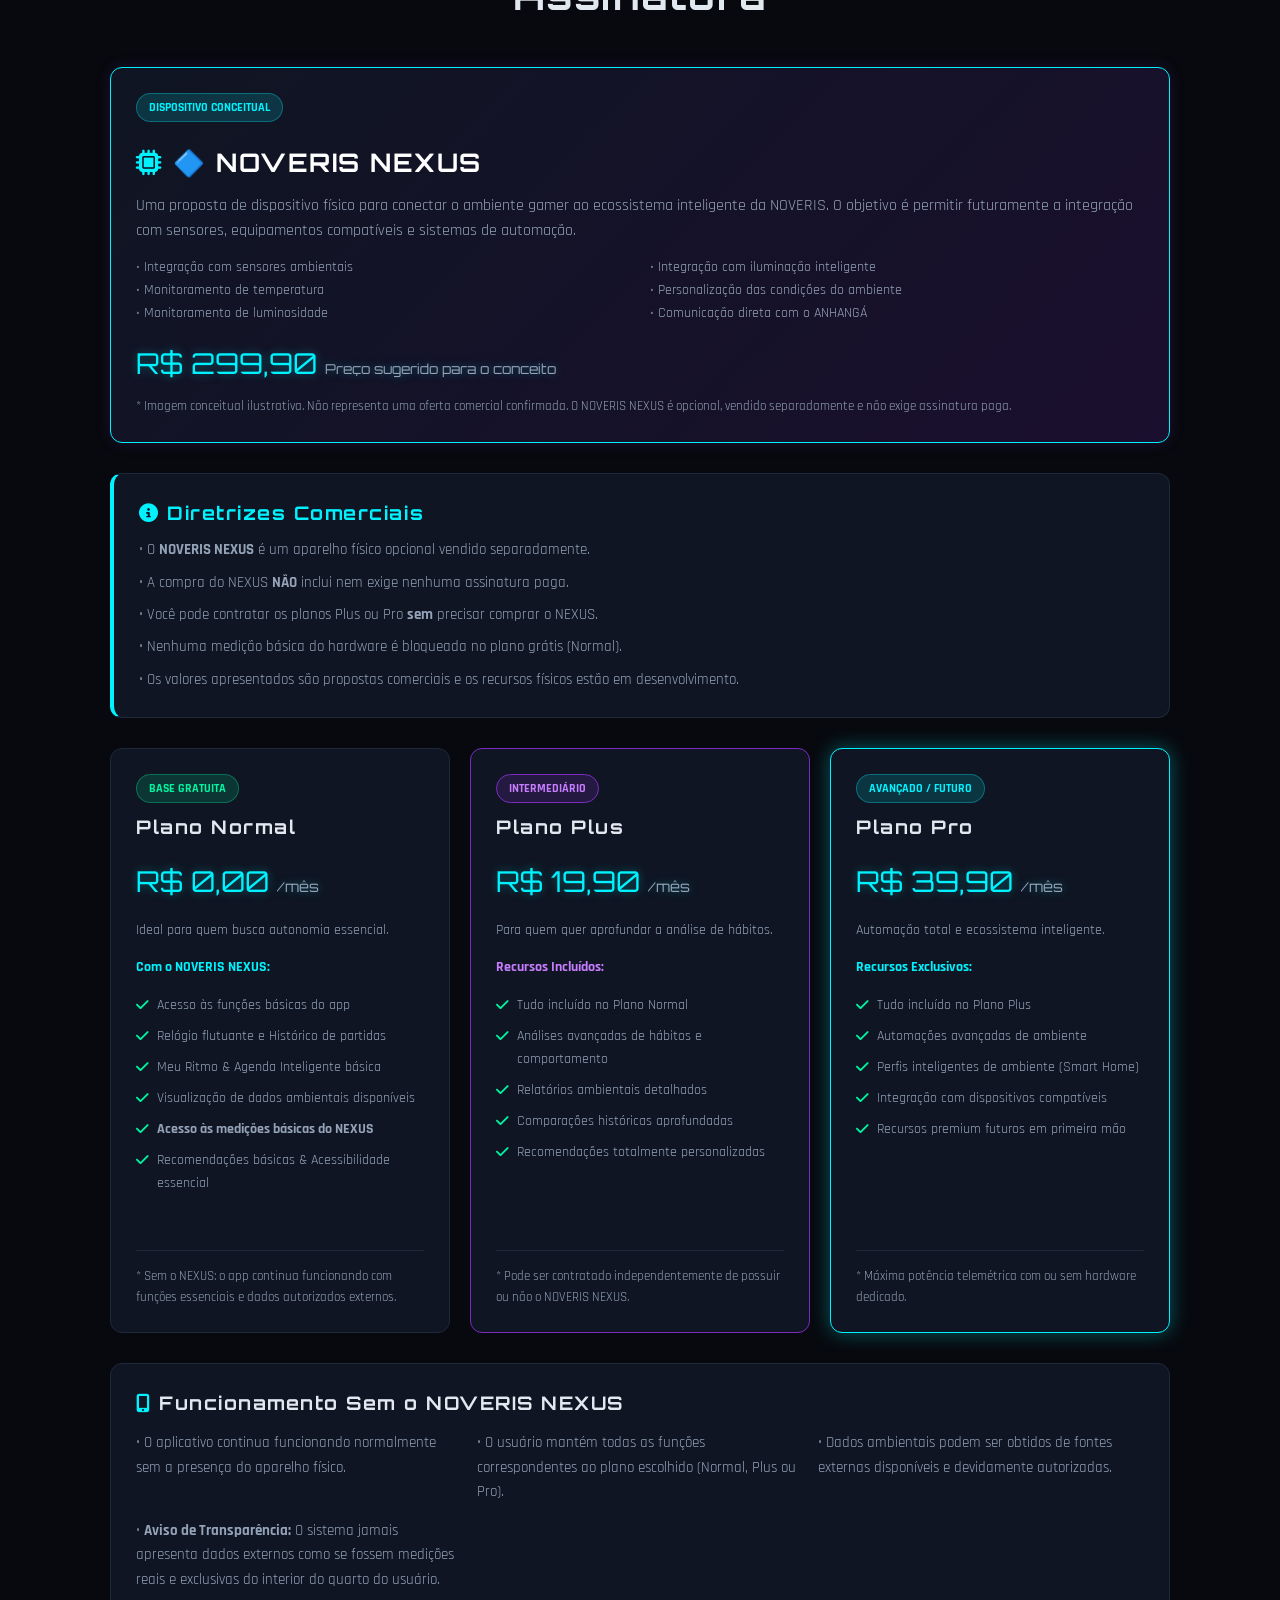
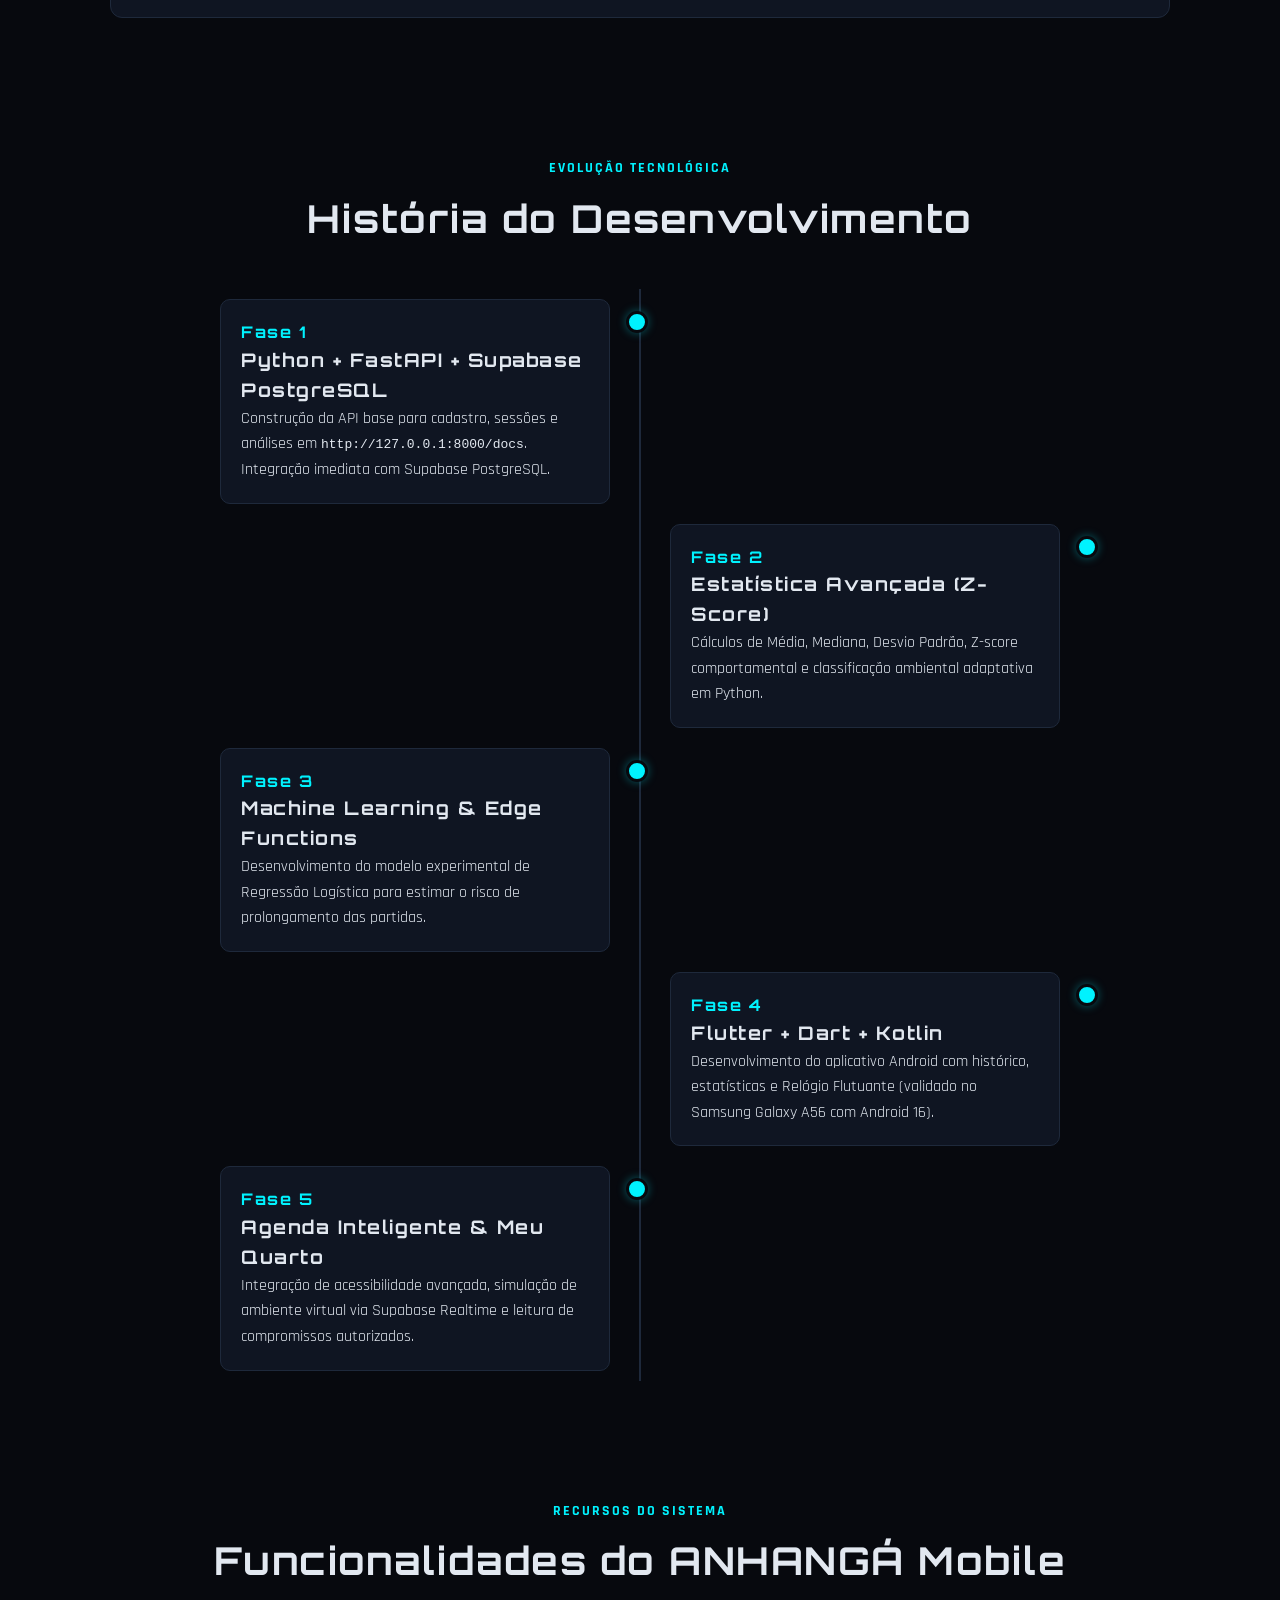
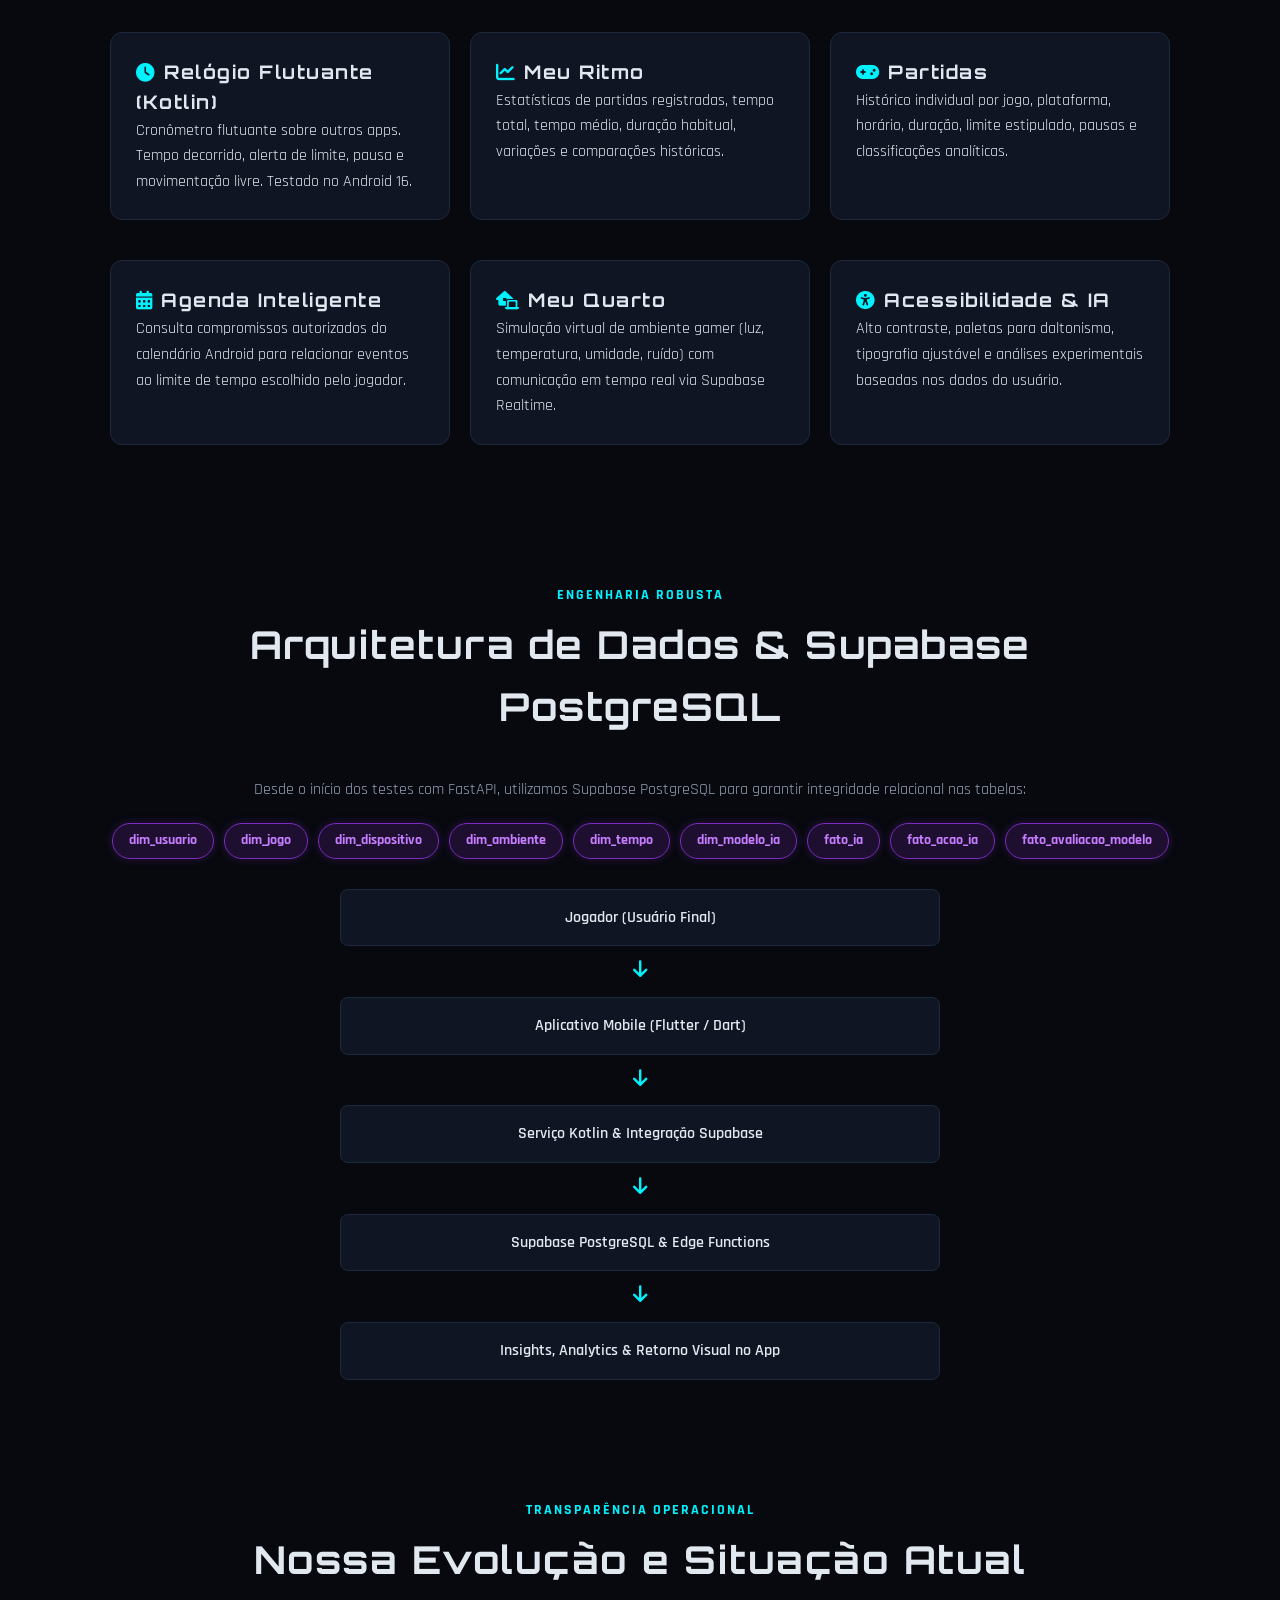
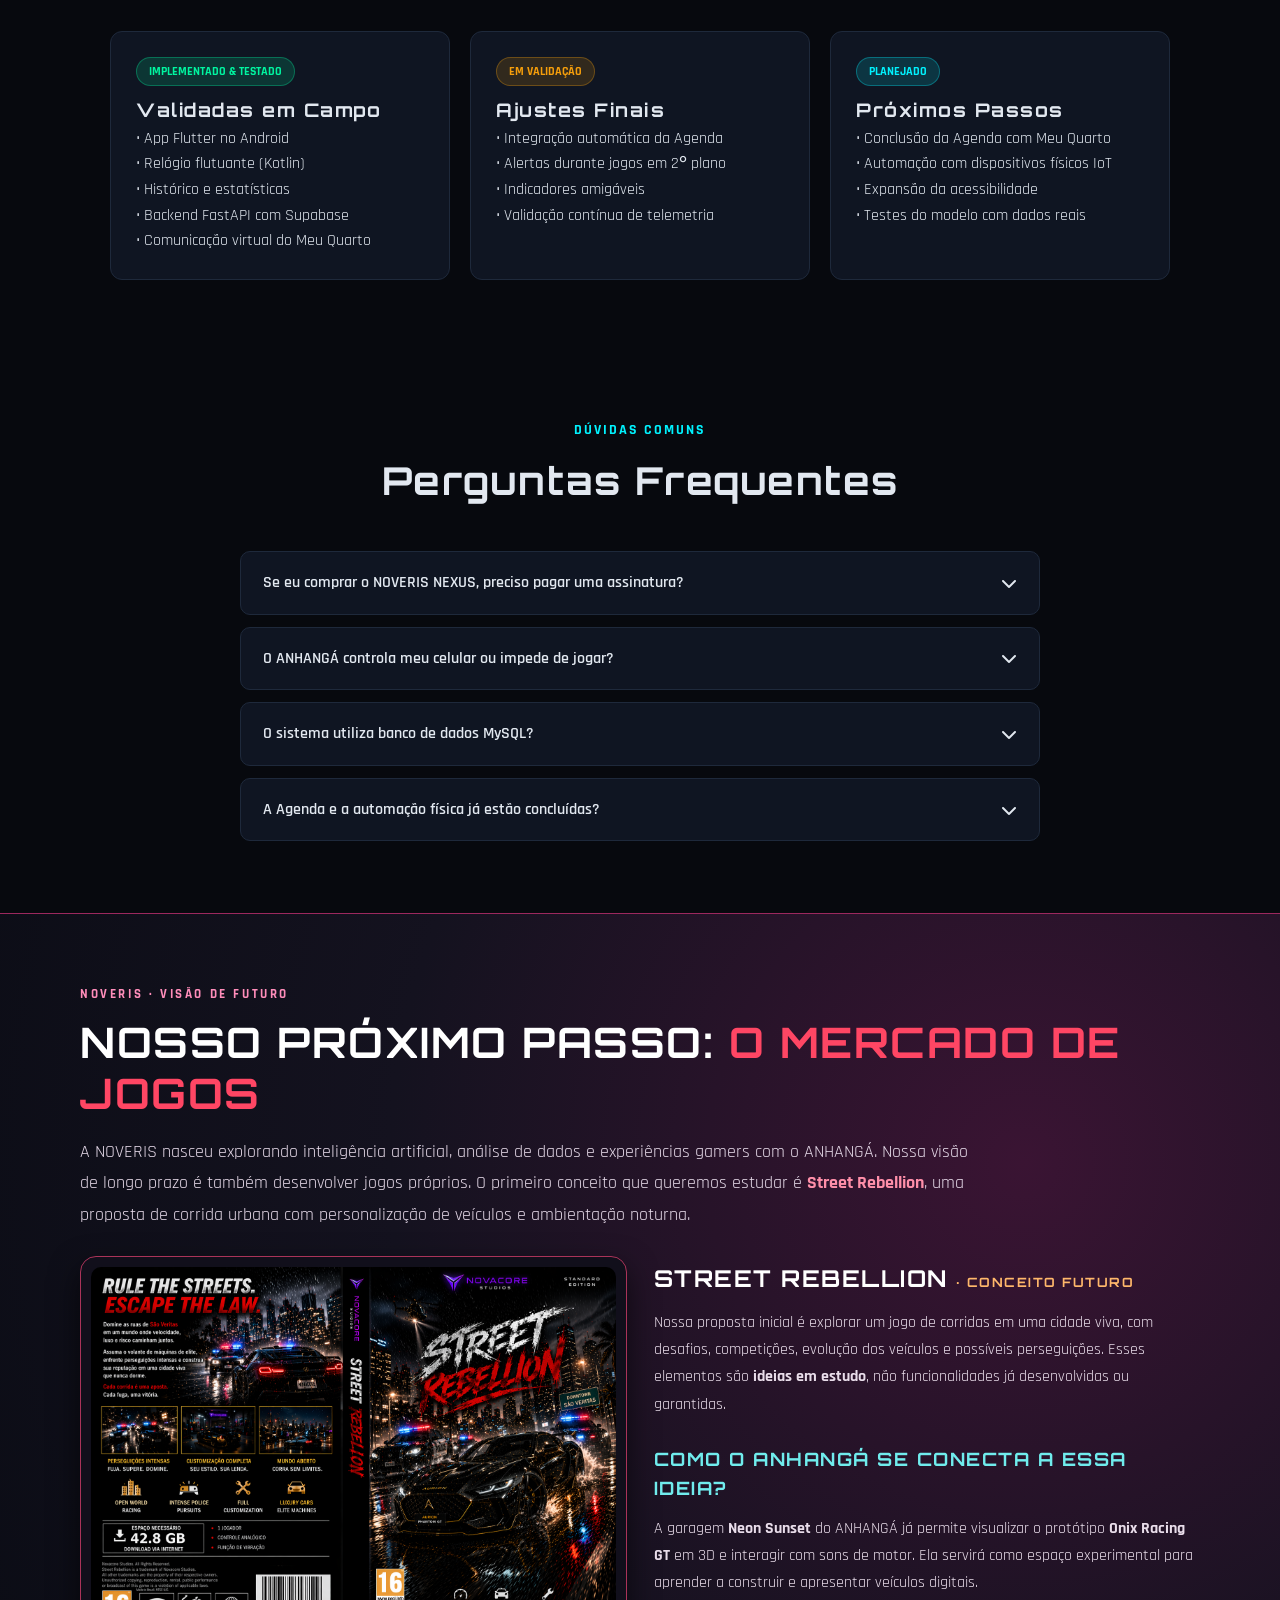
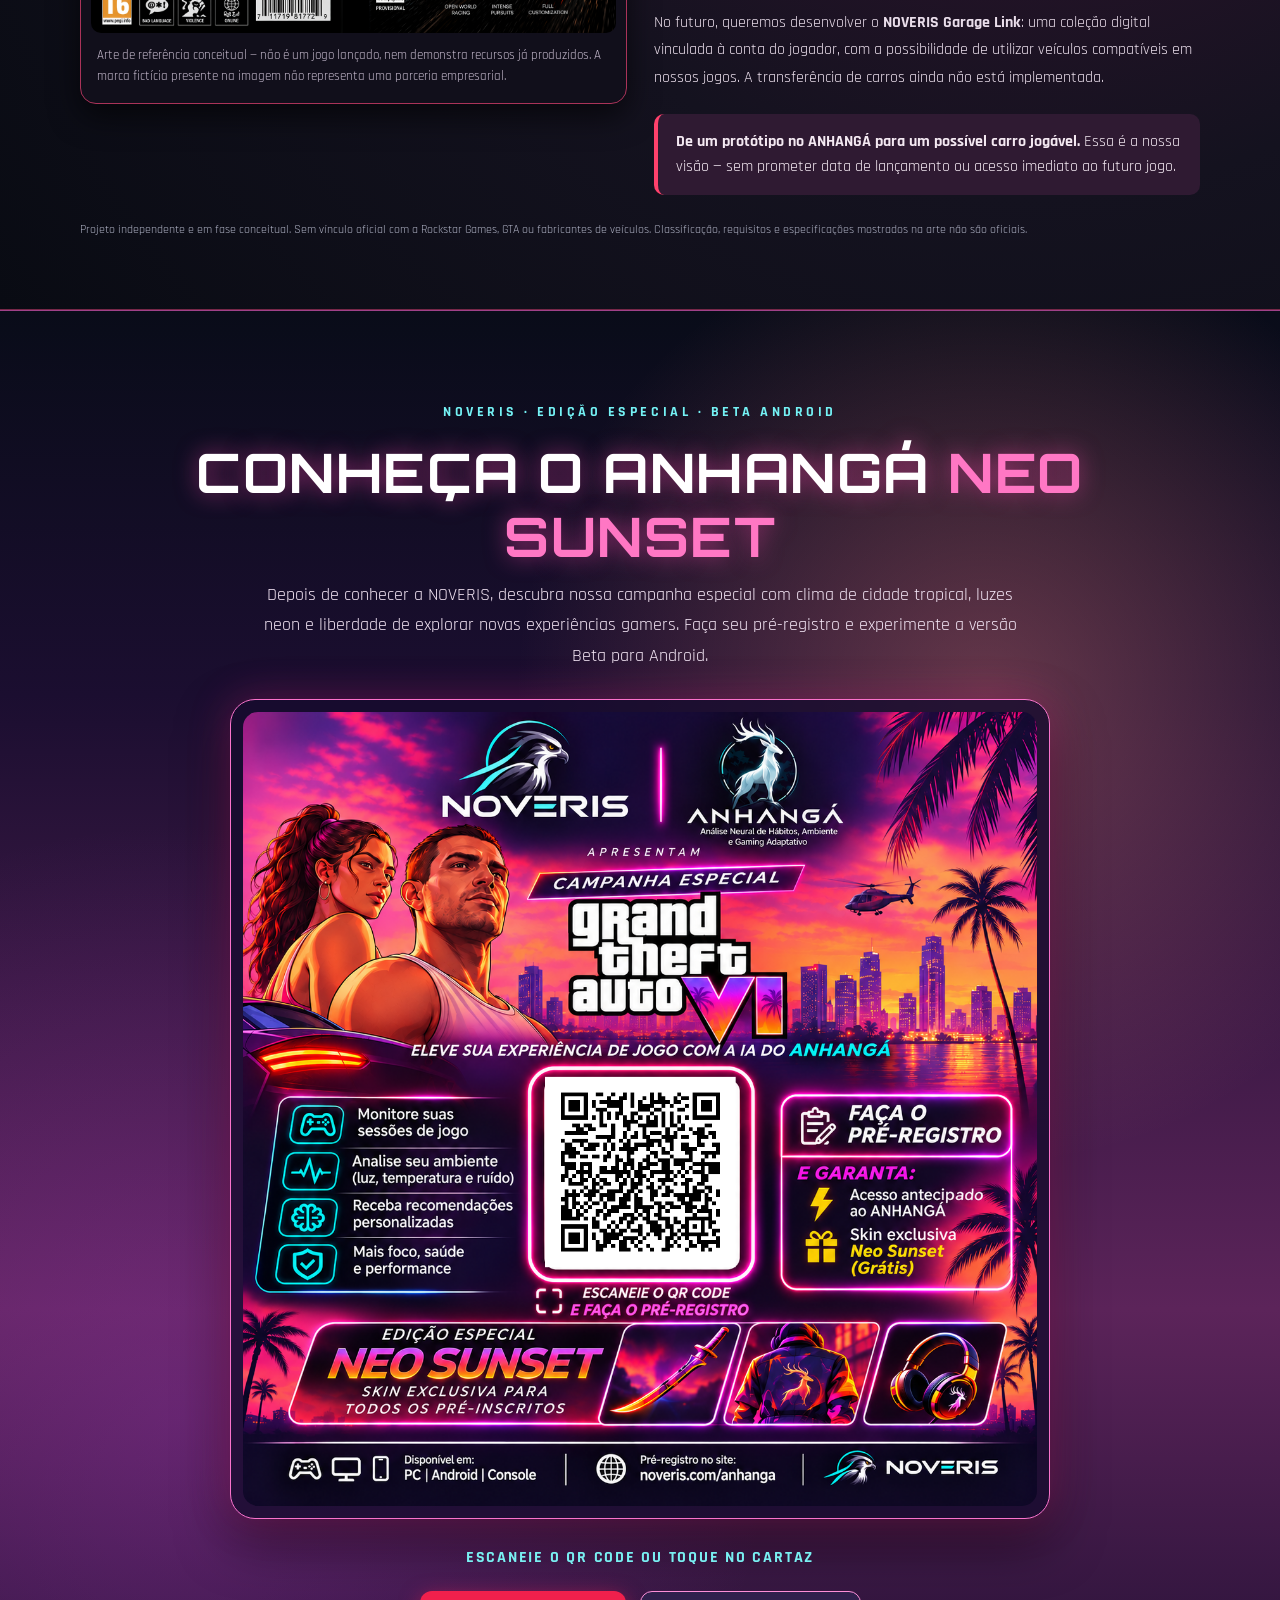
==== commit a8e94e18: "Apresentar Street Rebellion como projeto futuro ligado ao ANHANGA" ====
--- a/index.html
+++ b/index.html
@@ -1352,7 +1352,32 @@
     </div>
   </section>
 
-  <!-- INICIO CARTAZ NEO SUNSET NOVERIS -->
+  <!-- INICIO PROJETOS FUTUROS NOVERIS -->
+<section id="futuro-games-noveris" aria-labelledby="futuro-games-titulo" style="padding:70px 20px;background:radial-gradient(circle at 80% 25%,#3a1433 0%,#14121f 50%,#090b13 100%);border-top:1px solid #9c285e;border-bottom:1px solid #762748;color:#fff">
+ <div style="max-width:1120px;margin:0 auto">
+  <p style="letter-spacing:.2em;color:#ff8dba;font-weight:800;font-size:13px;margin:0 0 12px">NOVERIS · VISÃO DE FUTURO</p>
+  <h2 id="futuro-games-titulo" style="font-family:'Orbitron',sans-serif;font-size:clamp(26px,4vw,42px);line-height:1.2;margin:0 0 18px;color:#fff">NOSSO PRÓXIMO PASSO: <span style="color:#ff4664">O MERCADO DE JOGOS</span></h2>
+  <p style="max-width:890px;color:#e4d8e7;font-size:1.15rem;line-height:1.7;margin:0 0 26px">A NOVERIS nasceu explorando inteligência artificial, análise de dados e experiências gamers com o ANHANGÁ. Nossa visão de longo prazo é também desenvolver jogos próprios. O primeiro conceito que queremos estudar é <strong style="color:#ff8fa9">Street Rebellion</strong>, uma proposta de corrida urbana com personalização de veículos e ambientação noturna.</p>
+  <div style="display:grid;grid-template-columns:repeat(auto-fit,minmax(min(100%,340px),1fr));gap:27px;align-items:start">
+   <figure style="margin:0;background:#110f1b;border:1px solid #aa3359;border-radius:16px;padding:10px;box-shadow:0 12px 30px #0009">
+    <img src="/assets/projetos/street_rebellion_conceito.png" loading="lazy" decoding="async" alt="Arte conceitual de Street Rebellion: capa e contracapa de um jogo fictício de corrida urbana, com carros, chuva e perseguições" style="display:block;width:100%;height:auto;border-radius:10px" />
+    <figcaption style="color:#c4b9cc;font-size:13px;padding:12px 6px 6px">Arte de referência conceitual — não é um jogo lançado, nem demonstra recursos já produzidos. A marca fictícia presente na imagem não representa uma parceria empresarial.</figcaption>
+   </figure>
+   <div>
+    <h3 style="font-family:'Orbitron',sans-serif;font-size:1.45rem;color:#fff;margin:4px 0 12px">STREET REBELLION <span style="font-size:.8rem;color:#ffb86b;white-space:nowrap">· CONCEITO FUTURO</span></h3>
+    <p style="color:#e9ddea;line-height:1.7">Nossa proposta inicial é explorar um jogo de corridas em uma cidade viva, com desafios, competições, evolução dos veículos e possíveis perseguições. Esses elementos são <strong>ideias em estudo</strong>, não funcionalidades já desenvolvidas ou garantidas.</p>
+    <h3 style="font-family:'Orbitron',sans-serif;color:#70eced;margin:26px 0 12px;font-size:1.15rem">COMO O ANHANGÁ SE CONECTA A ESSA IDEIA?</h3>
+    <p style="color:#e9ddea;line-height:1.7">A garagem <strong>Neon Sunset</strong> do ANHANGÁ já permite visualizar o protótipo <strong>Onix Racing GT</strong> em 3D e interagir com sons de motor. Ela servirá como espaço experimental para aprender a construir e apresentar veículos digitais.</p>
+    <p style="color:#e9ddea;line-height:1.7;margin-top:13px">No futuro, queremos desenvolver o <strong>NOVERIS Garage Link</strong>: uma coleção digital vinculada à conta do jogador, com a possibilidade de utilizar veículos compatíveis em nossos jogos. A transferência de carros ainda não está implementada.</p>
+    <div style="padding:15px 18px;border-left:4px solid #ff416c;border-radius:10px;background:#2f1a32;margin-top:23px;color:#f4e9f2"><strong>De um protótipo no ANHANGÁ para um possível carro jogável.</strong> Essa é a nossa visão — sem prometer data de lançamento ou acesso imediato ao futuro jogo.</div>
+   </div>
+  </div>
+  <p style="font-size:12px;color:#aeb1c3;margin-top:25px">Projeto independente e em fase conceitual. Sem vínculo oficial com a Rockstar Games, GTA ou fabricantes de veículos. Classificação, requisitos e especificações mostrados na arte não são oficiais.</p>
+ </div>
+</section>
+<!-- FIM PROJETOS FUTUROS NOVERIS -->
+
+<!-- INICIO CARTAZ NEO SUNSET NOVERIS -->
 <section id="campanha-neo-sunset" aria-labelledby="titulo-campanha-neo-sunset" style="position:relative;isolation:isolate;overflow:hidden;padding:90px 20px 100px;background:linear-gradient(180deg,#090c19 0%,#1b0e30 25%,#5c245a 65%,#140b2b 100%);border-top:1px solid #9f4189;border-bottom:1px solid #9f4189">
   <div aria-hidden="true" style="position:absolute;inset:0;z-index:-1;pointer-events:none;background:radial-gradient(circle at 77% 25%,#ff8b8355,transparent 31%),radial-gradient(circle at 14% 72%,#9c35b555,transparent 38%);"></div>
   <div aria-hidden="true" style="position:absolute;left:0;right:0;bottom:0;height:85px;opacity:.24;pointer-events:none;background:repeating-linear-gradient(90deg,#030617 0 20px,transparent 20px 26px,#030617 26px 47px,transparent 47px 60px);border-bottom:16px solid #050614;"></div>
